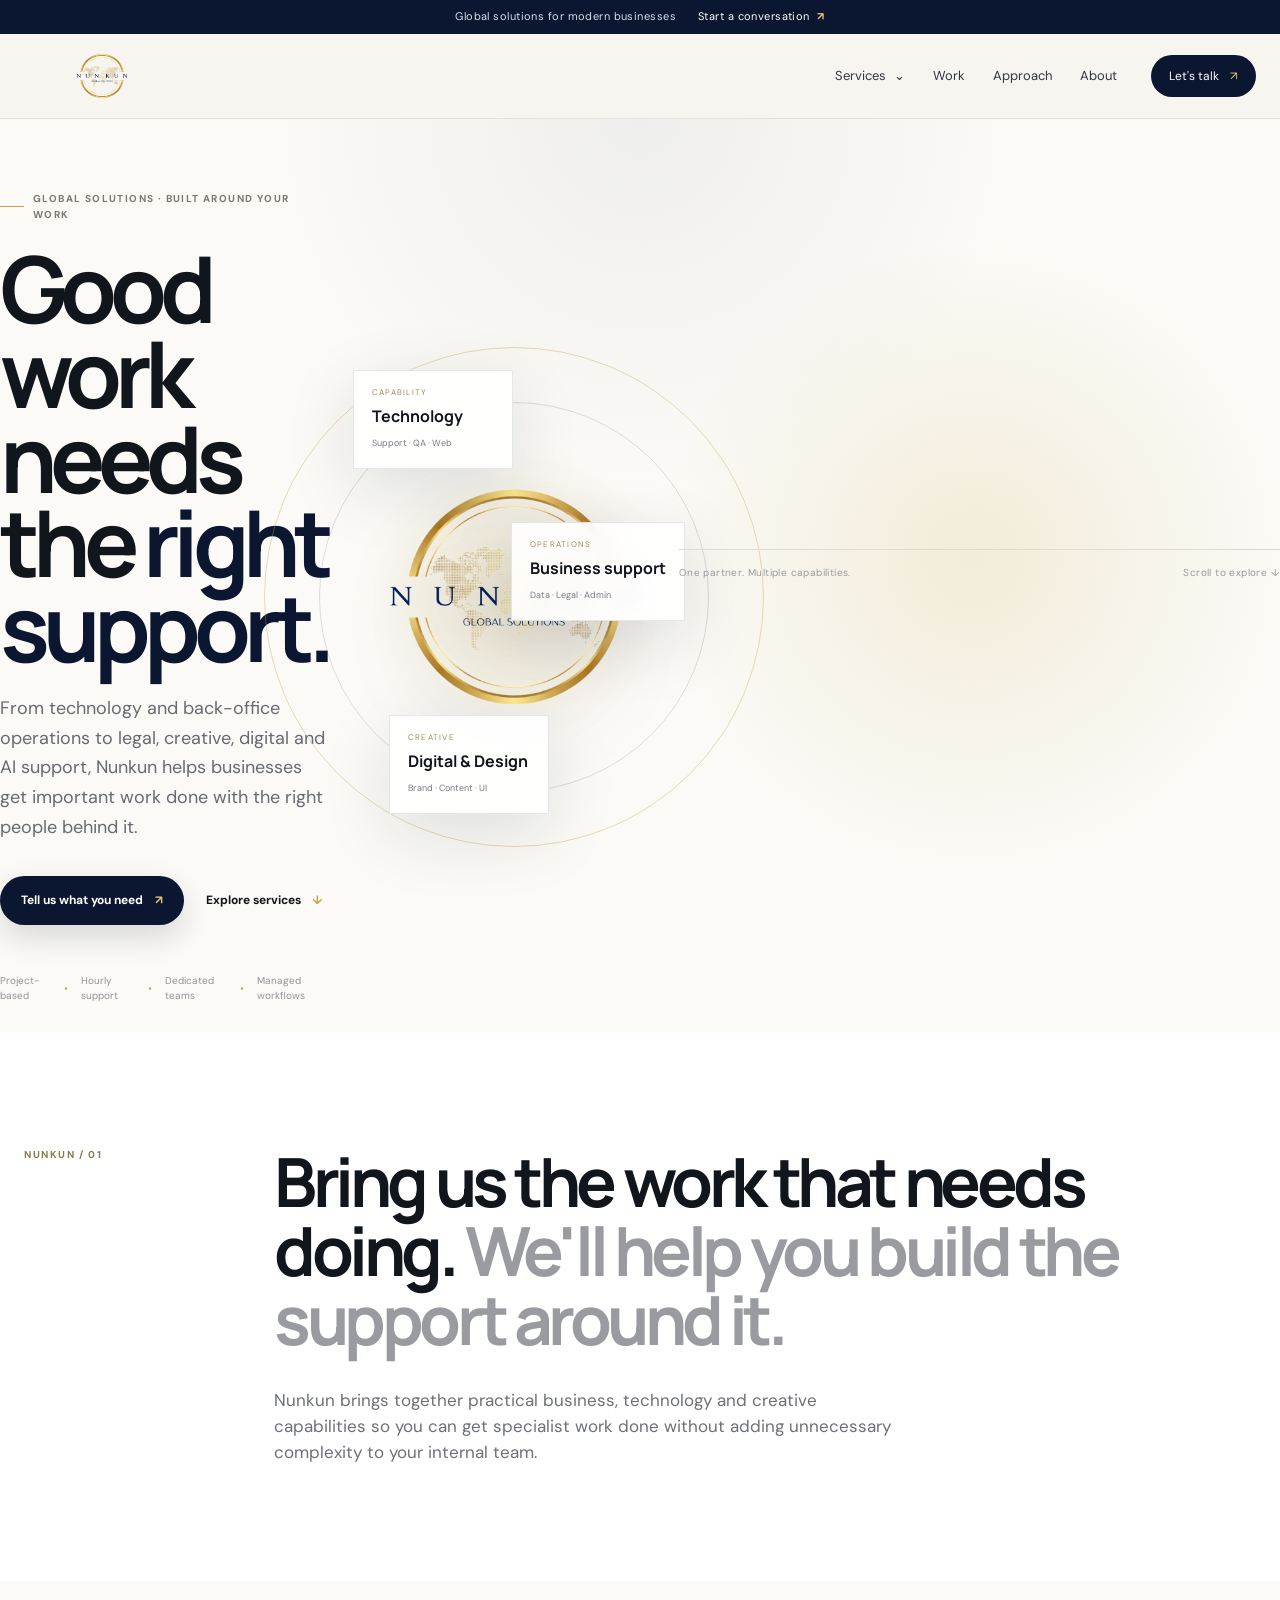
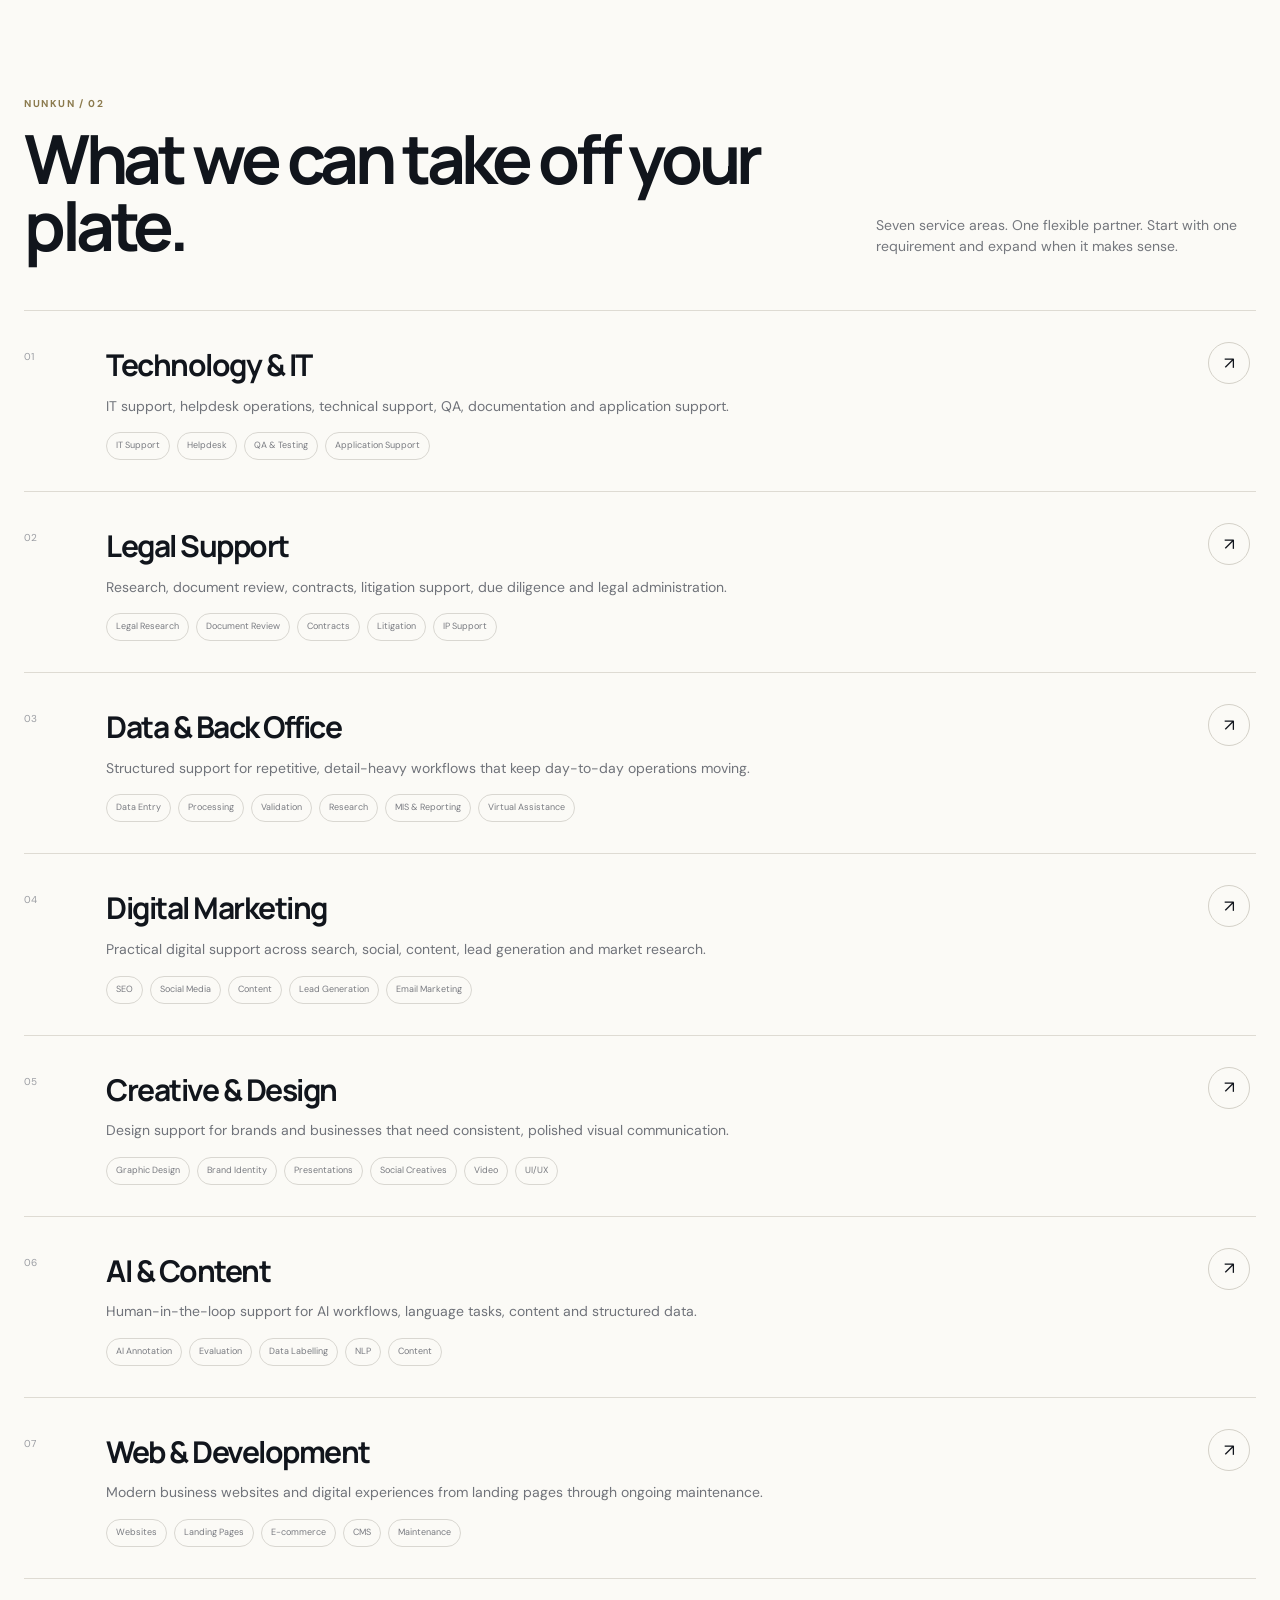
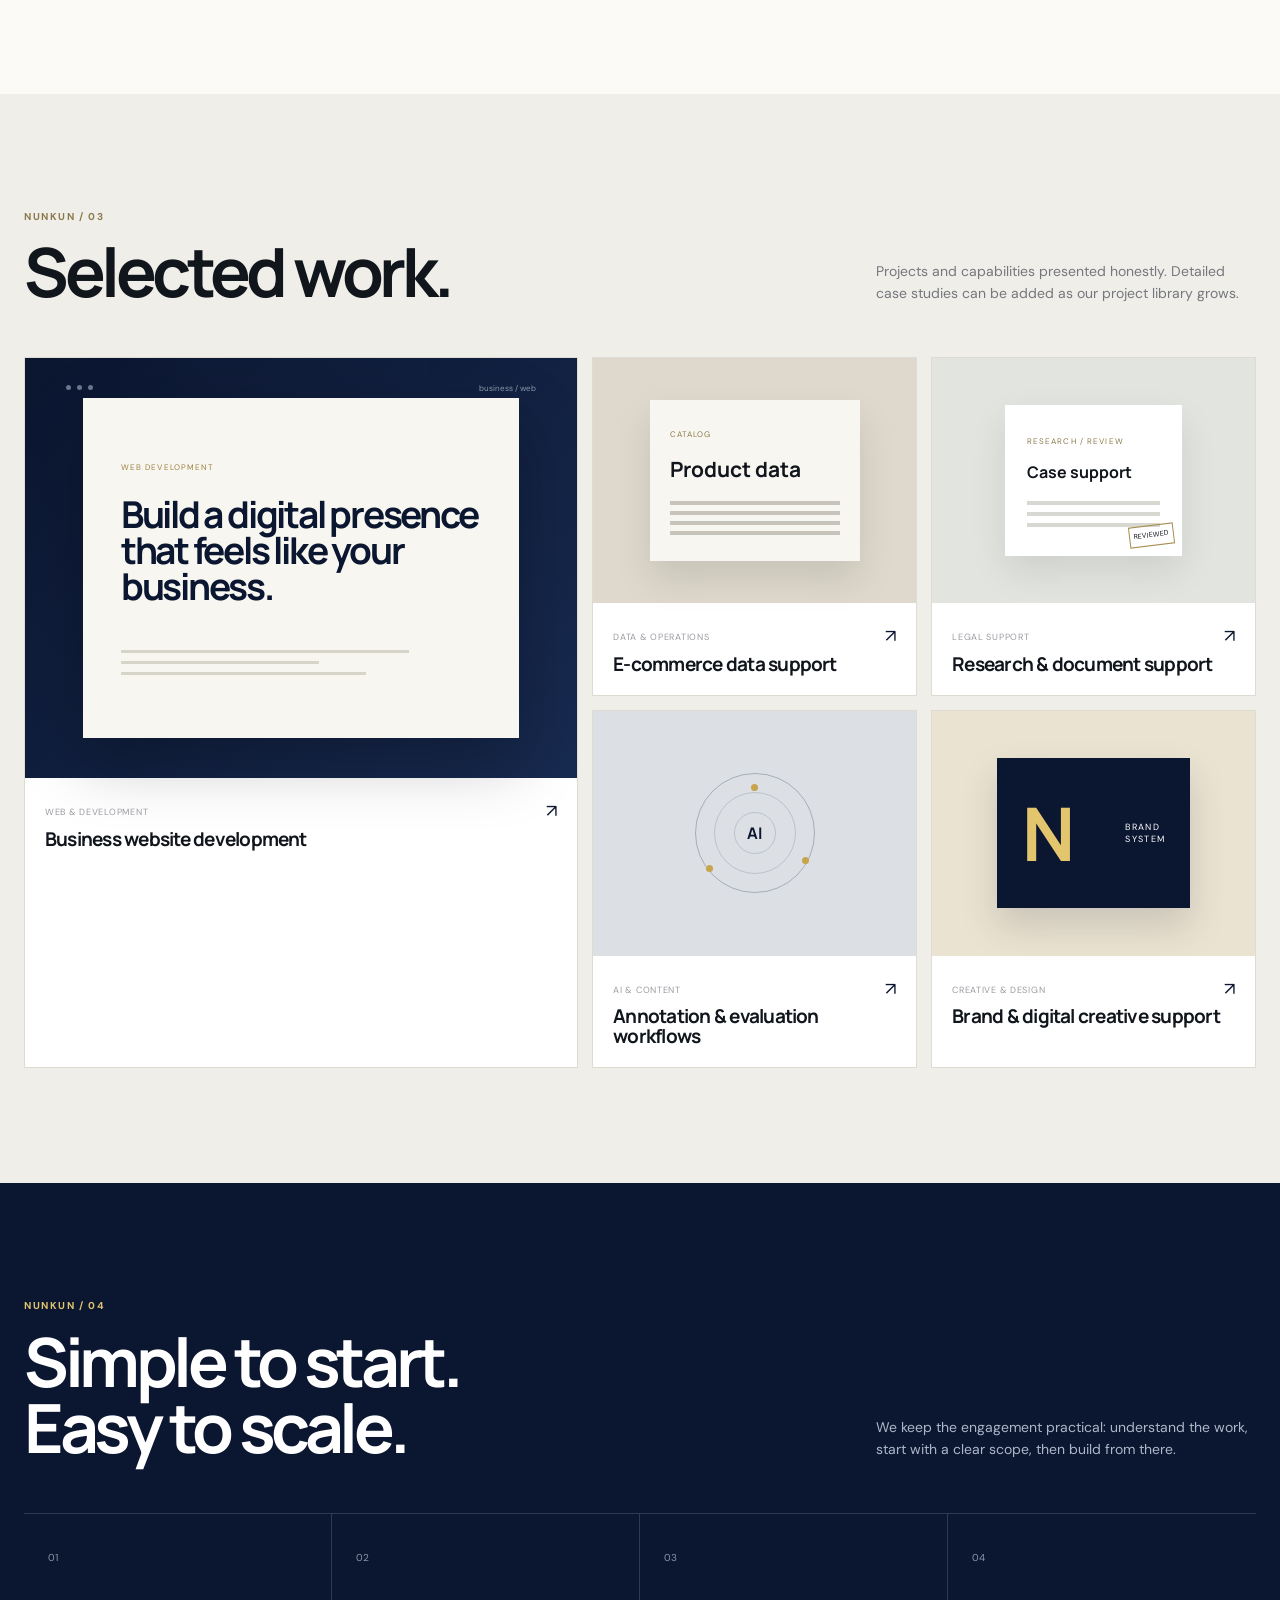
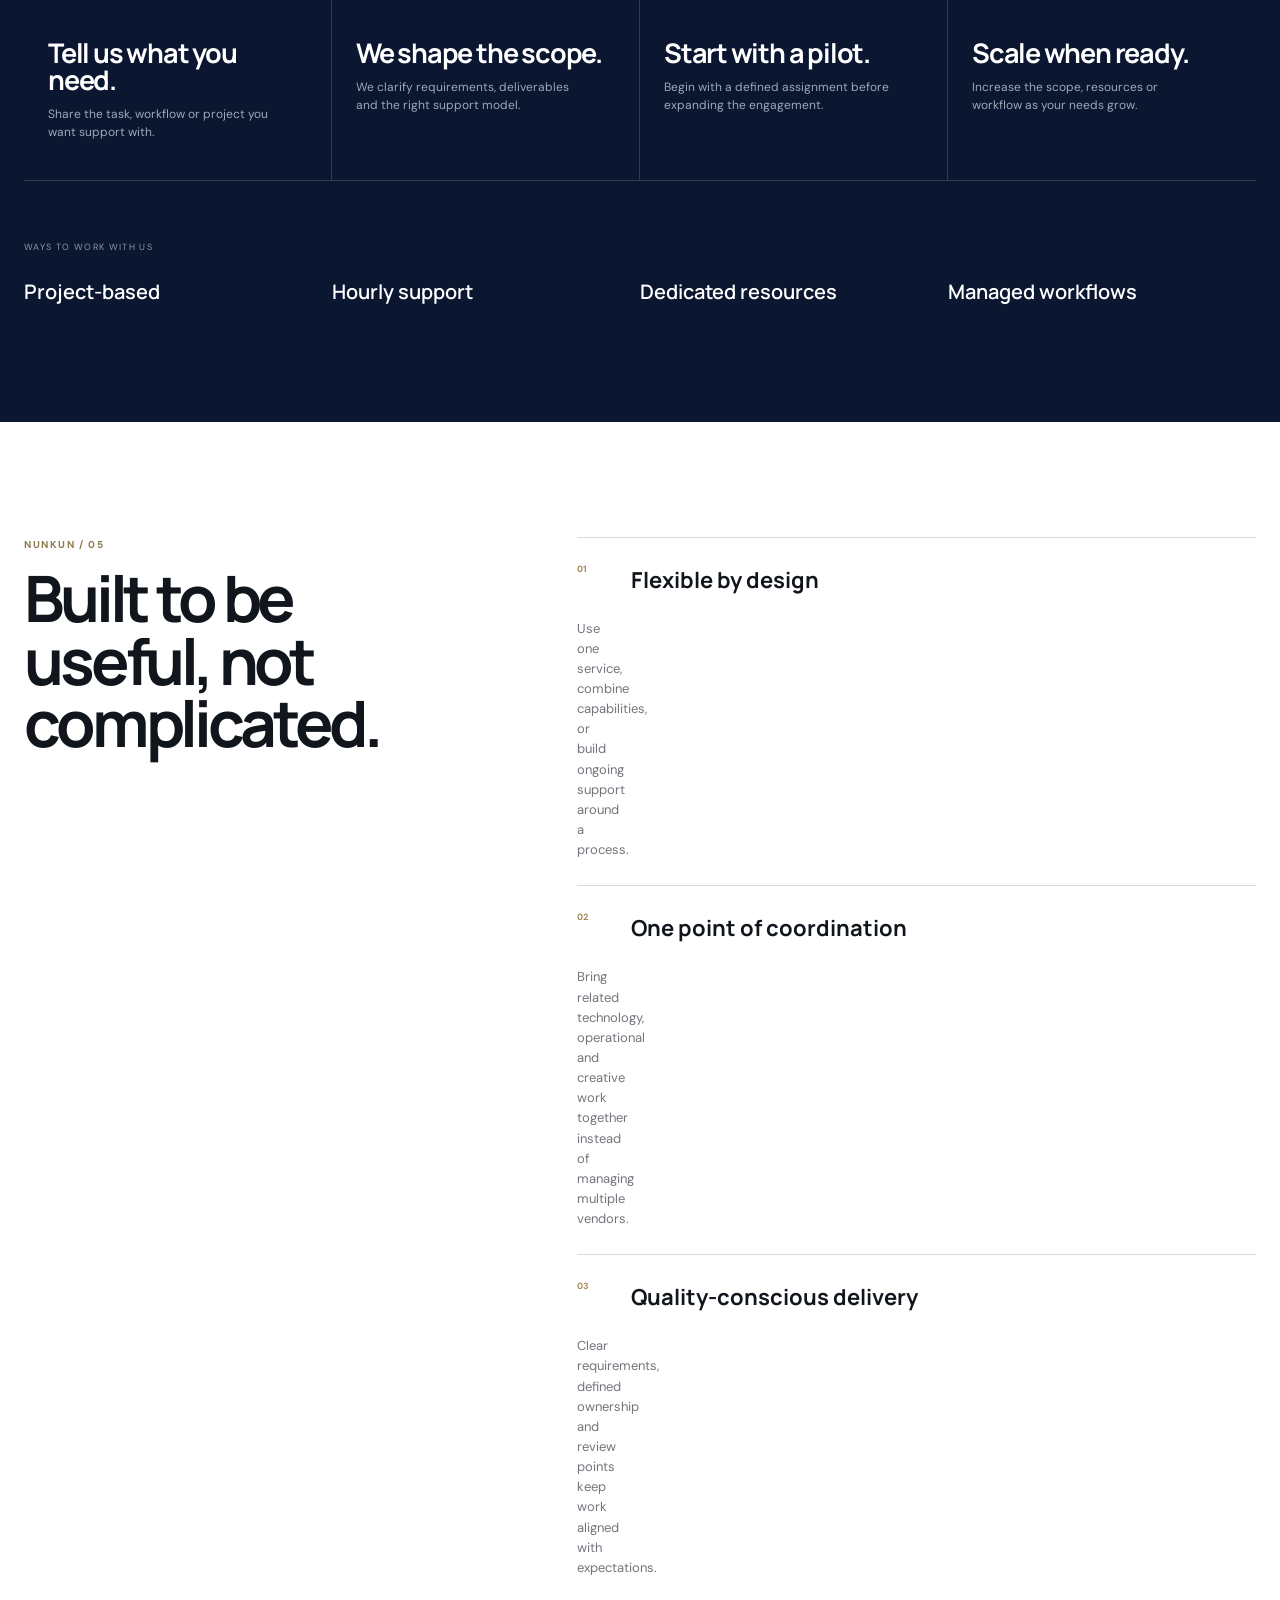
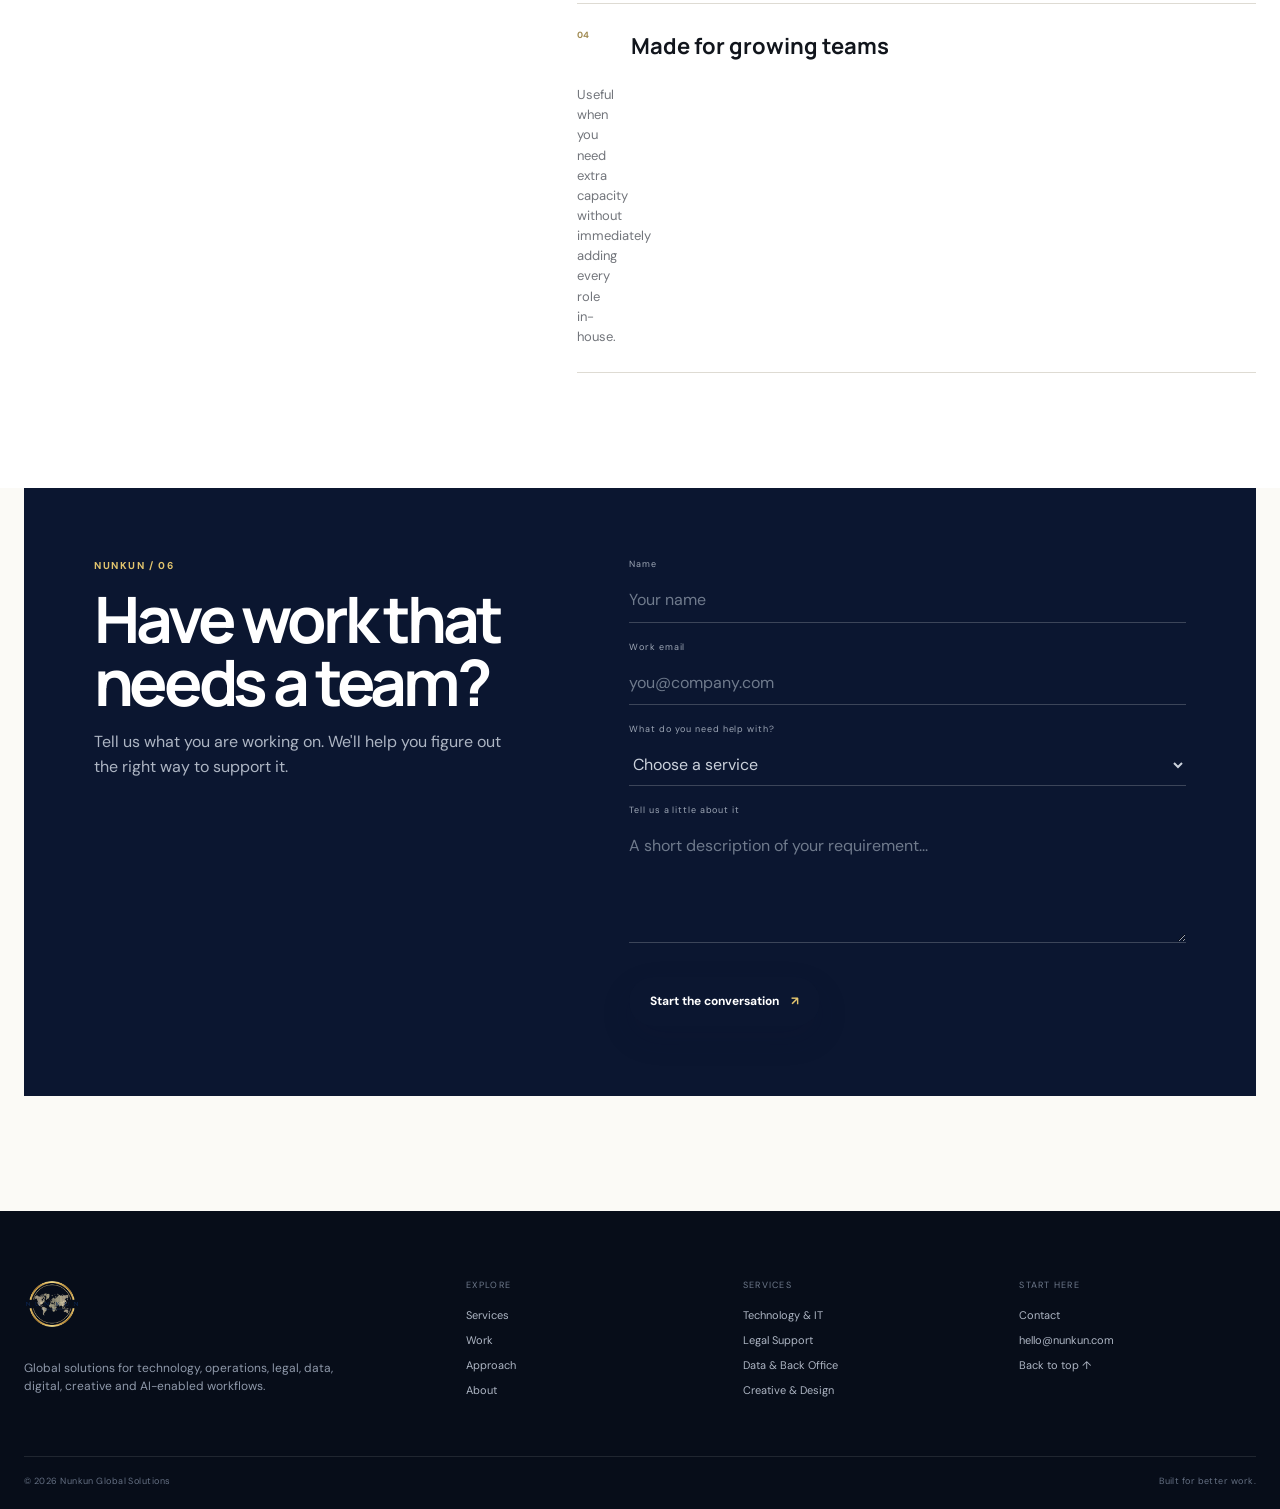
==== index.html @ 6b4b9f22 "Add files via upload" ====
<!doctype html>
<html lang="en">
<head>
  <meta charset="utf-8">
  <meta name="viewport" content="width=device-width, initial-scale=1">
  <meta name="description" content="Nunkun provides technology, legal, data, creative, digital, AI and business support services for growing businesses.">
  <meta name="theme-color" content="#0b1630">
  <title>Nunkun — Global Solutions</title>
  <link rel="icon" type="image/webp" href="assets/nunkun-logo.webp">
  <link rel="preconnect" href="https://fonts.googleapis.com">
  <link rel="preconnect" href="https://fonts.gstatic.com" crossorigin>
  <link href="https://fonts.googleapis.com/css2?family=DM+Sans:wght@400;500;600;700&family=Manrope:wght@500;600;700;800&display=swap" rel="stylesheet">
  <link rel="stylesheet" href="styles.css">
</head>
<body>
  <div class="announcement"><span>Global solutions for modern businesses</span><a href="#contact">Start a conversation <b>↗</b></a></div>

  <header class="header" id="top">
    <div class="container nav">
      <a class="logo-link" href="#top" aria-label="Nunkun home"><img src="assets/nunkun-logo.webp" alt="Nunkun Global Solutions"></a>
      <nav class="desktop-nav" aria-label="Primary navigation">
        <button class="services-trigger" aria-expanded="false" aria-controls="mega-menu">Services <span>⌄</span></button>
        <a href="#work">Work</a>
        <a href="#approach">Approach</a>
        <a href="#about">About</a>
      </nav>
      <a class="nav-cta" href="#contact">Let's talk <span>↗</span></a>
      <button class="menu-btn" aria-label="Open navigation" aria-expanded="false"><i></i><i></i></button>
    </div>
    <div class="mega-menu" id="mega-menu" aria-hidden="true">
      <div class="container mega-inner">
        <div class="mega-intro"><span>What we do</span><h2>Support where your business needs it.</h2><p>Choose a capability, combine several, or build ongoing support around a workflow.</p><a href="#services">View all services →</a></div>
        <div class="mega-grid">
          <div class="mega-group"><h3>Technology & IT</h3><a href="#technology">IT Support</a><a href="#technology">Helpdesk Support</a><a href="#technology">Technical Support</a><a href="#technology">QA & Testing</a><a href="#technology">Technical Documentation</a><a href="#technology">Application Support</a></div>
          <div class="mega-group"><h3>Legal Support</h3><a href="#legal">Legal Research</a><a href="#legal">Case Law Research</a><a href="#legal">Document Review</a><a href="#legal">Contract Review & Abstraction</a><a href="#legal">Litigation Support</a><a href="#legal">Deposition Summaries</a><a href="#legal">Trial Preparation</a><a href="#legal">Legal Transcription</a><a href="#legal">Contract Drafting</a><a href="#legal">Contract Review & Abstraction</a><a href="#legal">CLM Administration</a><a href="#legal">Redlining & Negotiation</a><a href="#legal">Corporate Compliance</a><a href="#legal">Due Diligence Support</a><a href="#legal">IP / Patent Support</a><a href="#legal">Patent Search & Analysis</a><a href="#legal">Trademark Support</a><a href="#legal">IP Docketing</a><a href="#legal">Legal Billing & Invoicing</a></div>
          <div class="mega-group"><h3>Data & Back Office</h3><a href="#data">Data Entry</a><a href="#data">Data Processing</a><a href="#data">Data Validation</a><a href="#data">Data Management</a><a href="#data">Web Research</a><a href="#data">Document Processing</a><a href="#data">MIS & Reporting</a><a href="#data">Virtual Assistance</a></div>
          <div class="mega-group"><h3>Digital Marketing</h3><a href="#marketing">SEO Support</a><a href="#marketing">Social Media Management</a><a href="#marketing">Content Marketing</a><a href="#marketing">Lead Generation</a><a href="#marketing">Email Marketing</a><a href="#marketing">Market Research</a></div>
          <div class="mega-group"><h3>Creative & Design</h3><a href="#creative">Graphic Design</a><a href="#creative">Brand Identity</a><a href="#creative">Presentation Design</a><a href="#creative">Social Media Creatives</a><a href="#creative">Video Editing</a><a href="#creative">UI/UX Design</a></div>
          <div class="mega-group"><h3>AI & Content</h3><a href="#ai">AI Data Annotation</a><a href="#ai">AI Evaluation</a><a href="#ai">Data Labelling</a><a href="#ai">Content Moderation</a><a href="#ai">Language / NLP Support</a><a href="#ai">Content Writing</a></div>
          <div class="mega-group"><h3>Web & Development</h3><a href="#web">Website Development</a><a href="#web">Landing Pages</a><a href="#web">E-commerce Development</a><a href="#web">CMS Development</a><a href="#web">Website Maintenance</a></div>
        </div>
      </div>
    </div>
    <div class="mobile-nav" aria-hidden="true">
      <a href="#services">Services</a><a href="#work">Work</a><a href="#approach">Approach</a><a href="#about">About</a><a href="#contact">Contact</a>
      <details><summary>Service categories</summary><a href="#technology">Technology & IT</a><a href="#legal">Legal Support</a><a href="#data">Data & Back Office</a><a href="#marketing">Digital Marketing</a><a href="#creative">Creative & Design</a><a href="#ai">AI & Content</a><a href="#web">Web & Development</a></details>
    </div>
  </header>

  <main>
    <section class="hero">
      <div class="hero-bg"></div>
      <div class="container hero-grid">
        <div class="hero-copy">
          <div class="eyebrow"><span></span> GLOBAL SOLUTIONS · BUILT AROUND YOUR WORK</div>
          <h1>Good work needs the <em>right support.</em></h1>
          <p>From technology and back-office operations to legal, creative, digital and AI support, Nunkun helps businesses get important work done with the right people behind it.</p>
          <div class="hero-actions"><a class="btn-primary" href="#contact">Tell us what you need <span>↗</span></a><a class="btn-ghost" href="#services">Explore services <span>↓</span></a></div>
          <div class="proof-row"><span>Project-based</span><i></i><span>Hourly support</span><i></i><span>Dedicated teams</span><i></i><span>Managed workflows</span></div>
        </div>
        <div class="hero-visual" aria-label="Nunkun Global Solutions">
          <div class="visual-ring ring-one"></div><div class="visual-ring ring-two"></div><div class="visual-glow"></div>
          <img src="assets/nunkun-logo.webp" alt="" class="hero-logo">
          <div class="floating-card card-a"><small>CAPABILITY</small><strong>Technology</strong><span>Support · QA · Web</span></div>
          <div class="floating-card card-b"><small>OPERATIONS</small><strong>Business support</strong><span>Data · Legal · Admin</span></div>
          <div class="floating-card card-c"><small>CREATIVE</small><strong>Digital & Design</strong><span>Brand · Content · UI</span></div>
        </div>
      </div>
      <div class="container hero-bottom"><span>One partner. Multiple capabilities.</span><span>Scroll to explore ↓</span></div>
    </section>

    <section class="statement section" id="about">
      <div class="container statement-grid">
        <div class="section-label">NUNKUN / 01</div>
        <div><h2>Bring us the work that needs doing. <span>We'll help you build the support around it.</span></h2><p class="lead">Nunkun brings together practical business, technology and creative capabilities so you can get specialist work done without adding unnecessary complexity to your internal team.</p></div>
      </div>
    </section>

    <section class="services section" id="services">
      <div class="container">
        <div class="section-top"><div><div class="section-label">NUNKUN / 02</div><h2>What we can take off your plate.</h2></div><p>Seven service areas. One flexible partner. Start with one requirement and expand when it makes sense.</p></div>
        <div class="services-list">
          <article class="service-row" id="technology"><div class="service-index">01</div><div><h3>Technology & IT</h3><p>IT support, helpdesk operations, technical support, QA, documentation and application support.</p><div class="mini-tags"><span>IT Support</span><span>Helpdesk</span><span>QA & Testing</span><span>Application Support</span></div></div><a href="#contact" aria-label="Discuss Technology and IT">↗</a></article>
          <article class="service-row" id="legal"><div class="service-index">02</div><div><h3>Legal Support</h3><p>Research, document review, contracts, litigation support, due diligence and legal administration.</p><div class="mini-tags"><span>Legal Research</span><span>Document Review</span><span>Contracts</span><span>Litigation</span><span>IP Support</span></div></div><a href="#contact" aria-label="Discuss Legal Support">↗</a></article>
          <article class="service-row" id="data"><div class="service-index">03</div><div><h3>Data & Back Office</h3><p>Structured support for repetitive, detail-heavy workflows that keep day-to-day operations moving.</p><div class="mini-tags"><span>Data Entry</span><span>Processing</span><span>Validation</span><span>Research</span><span>MIS & Reporting</span><span>Virtual Assistance</span></div></div><a href="#contact" aria-label="Discuss Data and Back Office">↗</a></article>
          <article class="service-row" id="marketing"><div class="service-index">04</div><div><h3>Digital Marketing</h3><p>Practical digital support across search, social, content, lead generation and market research.</p><div class="mini-tags"><span>SEO</span><span>Social Media</span><span>Content</span><span>Lead Generation</span><span>Email Marketing</span></div></div><a href="#contact" aria-label="Discuss Digital Marketing">↗</a></article>
          <article class="service-row" id="creative"><div class="service-index">05</div><div><h3>Creative & Design</h3><p>Design support for brands and businesses that need consistent, polished visual communication.</p><div class="mini-tags"><span>Graphic Design</span><span>Brand Identity</span><span>Presentations</span><span>Social Creatives</span><span>Video</span><span>UI/UX</span></div></div><a href="#contact" aria-label="Discuss Creative and Design">↗</a></article>
          <article class="service-row" id="ai"><div class="service-index">06</div><div><h3>AI & Content</h3><p>Human-in-the-loop support for AI workflows, language tasks, content and structured data.</p><div class="mini-tags"><span>AI Annotation</span><span>Evaluation</span><span>Data Labelling</span><span>NLP</span><span>Content</span></div></div><a href="#contact" aria-label="Discuss AI and Content">↗</a></article>
          <article class="service-row" id="web"><div class="service-index">07</div><div><h3>Web & Development</h3><p>Modern business websites and digital experiences from landing pages through ongoing maintenance.</p><div class="mini-tags"><span>Websites</span><span>Landing Pages</span><span>E-commerce</span><span>CMS</span><span>Maintenance</span></div></div><a href="#contact" aria-label="Discuss Web and Development">↗</a></article>
        </div>
      </div>
    </section>

    <section class="work section" id="work">
      <div class="container">
        <div class="section-top"><div><div class="section-label">NUNKUN / 03</div><h2>Selected work.</h2></div><p>Projects and capabilities presented honestly. Detailed case studies can be added as our project library grows.</p></div>
        <div class="work-grid">
          <article class="work-card work-feature"><div class="mock-site"><div class="mock-bar"><i></i><i></i><i></i><span>business / web</span></div><div class="mock-screen"><small>WEB DEVELOPMENT</small><strong>Build a digital presence<br>that feels like your business.</strong><div class="mock-lines"><b></b><b></b><b></b></div></div></div><div class="work-info"><div><span>Web & Development</span><h3>Business website development</h3></div><span class="arrow">↗</span></div></article>
          <article class="work-card"><div class="work-art data-art"><div class="data-window"><span>CATALOG</span><b>Product data</b><i></i><i></i><i></i><i></i></div></div><div class="work-info"><div><span>Data & Operations</span><h3>E-commerce data support</h3></div><span class="arrow">↗</span></div></article>
          <article class="work-card"><div class="work-art legal-art"><div class="document"><small>RESEARCH / REVIEW</small><b>Case support</b><div></div><div></div><div></div><em>REVIEWED</em></div></div><div class="work-info"><div><span>Legal Support</span><h3>Research & document support</h3></div><span class="arrow">↗</span></div></article>
          <article class="work-card"><div class="work-art ai-art"><div class="ai-orbit"><span></span><span></span><span></span><b>AI</b></div></div><div class="work-info"><div><span>AI & Content</span><h3>Annotation & evaluation workflows</h3></div><span class="arrow">↗</span></div></article>
          <article class="work-card"><div class="work-art creative-art"><div class="creative-board"><b>N</b><span>BRAND<br>SYSTEM</span></div></div><div class="work-info"><div><span>Creative & Design</span><h3>Brand & digital creative support</h3></div><span class="arrow">↗</span></div></article>
        </div>
      </div>
    </section>

    <section class="approach section dark" id="approach">
      <div class="container">
        <div class="section-top dark-top"><div><div class="section-label">NUNKUN / 04</div><h2>Simple to start.<br>Easy to scale.</h2></div><p>We keep the engagement practical: understand the work, start with a clear scope, then build from there.</p></div>
        <div class="process-grid">
          <div><span>01</span><h3>Tell us what you need.</h3><p>Share the task, workflow or project you want support with.</p></div>
          <div><span>02</span><h3>We shape the scope.</h3><p>We clarify requirements, deliverables and the right support model.</p></div>
          <div><span>03</span><h3>Start with a pilot.</h3><p>Begin with a defined assignment before expanding the engagement.</p></div>
          <div><span>04</span><h3>Scale when ready.</h3><p>Increase the scope, resources or workflow as your needs grow.</p></div>
        </div>
        <div class="engagement"><span>WAYS TO WORK WITH US</span><div class="engagement-row"><strong>Project-based</strong><strong>Hourly support</strong><strong>Dedicated resources</strong><strong>Managed workflows</strong></div></div>
      </div>
    </section>

    <section class="why section">
      <div class="container why-grid"><div><div class="section-label">NUNKUN / 05</div><h2>Built to be useful, not complicated.</h2></div><div class="why-list"><div><b>01</b><h3>Flexible by design</h3><p>Use one service, combine capabilities, or build ongoing support around a process.</p></div><div><b>02</b><h3>One point of coordination</h3><p>Bring related technology, operational and creative work together instead of managing multiple vendors.</p></div><div><b>03</b><h3>Quality-conscious delivery</h3><p>Clear requirements, defined ownership and review points keep work aligned with expectations.</p></div><div><b>04</b><h3>Made for growing teams</h3><p>Useful when you need extra capacity without immediately adding every role in-house.</p></div></div></div>
    </section>

    <section class="contact section" id="contact">
      <div class="container contact-box"><div><div class="section-label">NUNKUN / 06</div><h2>Have work that needs a team?</h2><p>Tell us what you are working on. We'll help you figure out the right way to support it.</p></div><form class="contact-form" action="mailto:hello@nunkun.com" method="post" enctype="text/plain"><label><span>Name</span><input name="name" required placeholder="Your name"></label><label><span>Work email</span><input name="email" type="email" required placeholder="you@company.com"></label><label><span>What do you need help with?</span><select name="service"><option>Choose a service</option><option>Technology & IT</option><option>Legal Support</option><option>Data & Back Office</option><option>Digital Marketing</option><option>Creative & Design</option><option>AI & Content</option><option>Web & Development</option></select></label><label><span>Tell us a little about it</span><textarea name="message" rows="4" placeholder="A short description of your requirement..."></textarea></label><button class="btn-primary" type="submit">Start the conversation <span>↗</span></button></form></div>
    </section>
  </main>

  <footer class="footer">
    <div class="container footer-top"><div><img src="assets/nunkun-logo.webp" alt="Nunkun Global Solutions" class="footer-logo"><p>Global solutions for technology, operations, legal, data, digital, creative and AI-enabled workflows.</p></div><div><span>Explore</span><a href="#services">Services</a><a href="#work">Work</a><a href="#approach">Approach</a><a href="#about">About</a></div><div><span>Services</span><a href="#technology">Technology & IT</a><a href="#legal">Legal Support</a><a href="#data">Data & Back Office</a><a href="#creative">Creative & Design</a></div><div><span>Start here</span><a href="#contact">Contact</a><a href="mailto:hello@nunkun.com">hello@nunkun.com</a><a href="#top">Back to top ↑</a></div></div>
    <div class="container footer-bottom"><span>© <span id="year"></span> Nunkun Global Solutions</span><span>Built for better work.</span></div>
  </footer>

  <script src="script.js"></script>
</body>
</html>
---- styles.css ----
:root{--navy:#0b1630;--navy2:#101f40;--gold:#c7a44d;--gold2:#e3c56e;--cream:#f7f5ef;--paper:#fbfaf6;--ink:#11151c;--muted:#6d7077;--line:#dedbd3;--white:#fff;--shadow:0 20px 70px rgba(11,22,48,.12)}
*{box-sizing:border-box}html{scroll-behavior:smooth}body{margin:0;font-family:'DM Sans',sans-serif;color:var(--ink);background:var(--paper);line-height:1.55}a{color:inherit;text-decoration:none}button,input,select,textarea{font:inherit}button{cursor:pointer}.container{width:min(1240px,calc(100% - 48px));margin:auto}.announcement{height:34px;background:var(--navy);color:#d8deea;display:flex;align-items:center;justify-content:center;gap:22px;font-size:11px;letter-spacing:.04em}.announcement a{color:#fff}.announcement b{color:var(--gold2);margin-left:4px}.header{position:sticky;top:0;z-index:50;background:rgba(247,245,239,.94);backdrop-filter:blur(16px);border-bottom:1px solid rgba(11,22,48,.09)}.nav{height:84px;display:flex;align-items:center;gap:34px}.logo-link{display:flex;align-items:center;width:156px;height:68px;overflow:hidden}.logo-link img{width:100%;height:100%;object-fit:contain}.desktop-nav{display:flex;align-items:center;gap:28px;margin-left:auto}.desktop-nav>a,.services-trigger{font-size:13px;color:#313640;background:none;border:0;padding:8px 0}.desktop-nav>a:hover,.services-trigger:hover{color:var(--navy)}.services-trigger span{font-size:13px;margin-left:5px}.nav-cta{background:var(--navy);color:#fff;padding:12px 18px;border-radius:999px;font-size:12px}.nav-cta span{color:var(--gold2);margin-left:8px}.mega-menu{position:absolute;left:0;right:0;top:84px;background:rgba(247,245,239,.98);border-bottom:1px solid var(--line);box-shadow:0 24px 60px rgba(0,0,0,.08);opacity:0;visibility:hidden;transform:translateY(-8px);transition:.22s}.mega-menu.open{opacity:1;visibility:visible;transform:none}.mega-inner{display:grid;grid-template-columns:250px 1fr;gap:48px;padding:38px 0 44px}.mega-intro span,.section-label{font-size:10px;letter-spacing:.16em;color:#8b7a4d;font-weight:700}.mega-intro h2{font-family:Manrope;font-size:28px;line-height:1.05;letter-spacing:-.05em;margin:14px 0}.mega-intro p{font-size:13px;color:var(--muted);margin:0 0 20px}.mega-intro a{font-size:12px;font-weight:700}.mega-grid{display:grid;grid-template-columns:repeat(4,1fr);gap:30px 36px}.mega-group h3{font-size:12px;margin:0 0 10px;color:var(--navy);font-weight:700}.mega-group a{display:block;font-size:11px;color:#6a6d74;margin:6px 0}.mega-group a:hover{color:var(--navy)}.mobile-nav,.menu-btn{display:none}
.hero{position:relative;min-height:calc(100vh - 118px);display:flex;align-items:center;overflow:hidden;background:var(--paper)}.hero-bg{position:absolute;inset:0;background:radial-gradient(circle at 76% 48%,rgba(199,164,77,.17),transparent 29%),radial-gradient(circle at 50% 0,rgba(11,22,48,.05),transparent 34%)}.hero-grid{position:relative;display:grid;grid-template-columns:1.03fr .97fr;align-items:center;gap:20px;padding:72px 0 28px}.eyebrow{font-size:10px;letter-spacing:.14em;color:#7d786e;font-weight:700;display:flex;align-items:center;gap:9px}.eyebrow span{width:24px;height:1px;background:var(--gold)}h1,h2,h3{font-family:Manrope,sans-serif}.hero h1{font-size:clamp(58px,7.2vw,102px);line-height:.92;letter-spacing:-.075em;max-width:760px;margin:24px 0}.hero h1 em{font-style:normal;color:var(--navy)}.hero-copy>p{max-width:610px;font-size:18px;color:#666a72;margin:0;line-height:1.65}.hero-actions{display:flex;align-items:center;gap:22px;margin-top:34px}.btn-primary{display:inline-flex;align-items:center;justify-content:center;gap:12px;border:0;background:var(--navy);color:#fff;border-radius:999px;padding:15px 21px;font-size:12px;font-weight:700;box-shadow:0 12px 30px rgba(11,22,48,.15)}.btn-primary span{color:var(--gold2)}.btn-ghost{font-size:12px;font-weight:700}.btn-ghost span{color:var(--gold);margin-left:8px}.proof-row{display:flex;gap:14px;align-items:center;color:#92939a;font-size:10px;margin-top:48px}.proof-row i{width:3px;height:3px;background:#bca56a;border-radius:50%}.hero-visual{height:590px;position:relative;display:grid;place-items:center}.visual-ring{position:absolute;border:1px solid rgba(199,164,77,.38);border-radius:50%}.ring-one{width:500px;height:500px}.ring-two{width:390px;height:390px;border-color:rgba(11,22,48,.13)}.visual-glow{position:absolute;width:310px;height:310px;border-radius:50%;background:radial-gradient(circle,rgba(199,164,77,.22),rgba(199,164,77,0) 68%);filter:blur(5px)}.hero-logo{position:relative;width:330px;height:330px;object-fit:contain;filter:drop-shadow(0 25px 35px rgba(11,22,48,.12))}.floating-card{position:absolute;background:rgba(255,255,255,.9);backdrop-filter:blur(10px);border:1px solid rgba(11,22,48,.1);box-shadow:var(--shadow);padding:15px 18px;min-width:160px}.floating-card small{display:block;font-size:8px;letter-spacing:.16em;color:#9b8a5b;margin-bottom:5px}.floating-card strong{display:block;font-family:Manrope;font-size:16px}.floating-card span{font-size:9px;color:#777b83}.card-a{top:68px;left:4px}.card-b{right:-6px;top:220px}.card-c{left:40px;bottom:78px}.hero-bottom{position:relative;display:flex;justify-content:space-between;border-top:1px solid var(--line);padding:15px 0 22px;color:#999a9f;font-size:10px;letter-spacing:.04em}
.section{padding:115px 0}.statement{background:#fff}.statement-grid{display:grid;grid-template-columns:190px 1fr;gap:60px}.statement h2{font-size:clamp(42px,5.3vw,74px);line-height:1.02;letter-spacing:-.065em;margin:0;max-width:1000px}.statement h2 span{color:#9a9ba0}.lead{max-width:620px;color:#6d7077;font-size:17px;margin:32px 0 0}.section-top{display:flex;justify-content:space-between;gap:60px;align-items:end;margin-bottom:52px}.section-top h2{font-size:clamp(44px,5.3vw,72px);line-height:.98;letter-spacing:-.065em;margin:14px 0 0}.section-top>p{max-width:380px;color:#74777d;font-size:14px;margin:0}.services-list{border-top:1px solid var(--line)}.service-row{display:grid;grid-template-columns:60px 1fr 48px;gap:22px;align-items:start;padding:31px 0;border-bottom:1px solid var(--line);transition:.2s}.service-row:hover{padding-left:10px;padding-right:10px;background:linear-gradient(90deg,rgba(199,164,77,.06),transparent)}.service-index{font-size:10px;color:#9b9da3;padding-top:7px}.service-row h3{font-size:30px;letter-spacing:-.05em;margin:0 0 7px}.service-row p{margin:0;color:#70737a;max-width:680px;font-size:14px}.mini-tags{display:flex;gap:7px;flex-wrap:wrap;margin-top:15px}.mini-tags span{font-size:9px;border:1px solid #d9d7d1;border-radius:999px;padding:6px 9px;color:#797b81}.service-row>a{width:42px;height:42px;border:1px solid #d4d1c8;border-radius:50%;display:grid;place-items:center;font-size:17px;transition:.2s}.service-row:hover>a{background:var(--navy);color:#fff;border-color:var(--navy)}
.work{background:#f0eee8}.work-grid{display:grid;grid-template-columns:1.45fr .85fr .85fr;gap:14px}.work-card{background:#fff;border:1px solid #dedbd3;overflow:hidden}.work-feature{grid-row:span 2}.mock-site{height:420px;background:linear-gradient(135deg,#0b1630,#172a50);padding:28px;display:flex;align-items:center;justify-content:center}.mock-bar{position:absolute;transform:translateY(-180px);width:calc(100% - 56px);max-width:470px;color:#8d97ab;font-size:8px;display:flex;gap:6px;align-items:center}.mock-bar i{width:5px;height:5px;border-radius:50%;background:#69758a}.mock-bar span{margin-left:auto}.mock-screen{width:88%;background:#f8f6f0;padding:55px 38px;box-shadow:0 24px 60px rgba(0,0,0,.25)}.mock-screen small{font-size:8px;letter-spacing:.14em;color:#9b8141}.mock-screen strong{display:block;font-family:Manrope;font-size:37px;line-height:.98;letter-spacing:-.06em;margin-top:18px;color:var(--navy)}.mock-lines{margin-top:45px}.mock-lines b{display:block;height:3px;background:#d7d4ca;margin:8px 0;width:80%}.mock-lines b:nth-child(2){width:55%}.mock-lines b:nth-child(3){width:68%}.work-art{height:245px;display:grid;place-items:center}.data-art{background:#ded9cc}.data-window{width:65%;background:#f8f6f0;padding:20px;box-shadow:0 18px 35px rgba(0,0,0,.1)}.data-window span,.document small{font-size:8px;color:#8d7b4c;letter-spacing:.14em}.data-window b{display:block;font-family:Manrope;font-size:21px;margin:8px 0 15px}.data-window i{display:block;height:4px;background:#c8c4bb;margin:6px 0}.legal-art{background:#e2e4df}.document{width:55%;background:#fff;padding:22px;box-shadow:0 15px 35px rgba(0,0,0,.09);position:relative}.document b{display:block;font-family:Manrope;margin:9px 0 16px}.document div{height:4px;background:#d7d8d2;margin:7px 0}.document em{position:absolute;right:8px;bottom:10px;border:1px solid #a78e52;font-style:normal;font-size:7px;padding:4px;transform:rotate(-7deg)}.ai-art{background:#dce0e5}.ai-orbit{width:120px;height:120px;border:1px solid rgba(11,22,48,.25);border-radius:50%;position:relative;display:grid;place-items:center}.ai-orbit:before,.ai-orbit:after{content:"";position:absolute;border:1px solid rgba(11,22,48,.15);border-radius:50%}.ai-orbit:before{inset:18px}.ai-orbit:after{inset:38px}.ai-orbit b{font-family:Manrope;color:var(--navy)}.ai-orbit span{position:absolute;width:7px;height:7px;background:var(--gold);border-radius:50%}.ai-orbit span:nth-child(1){top:10px}.ai-orbit span:nth-child(2){right:5px;bottom:28px}.ai-orbit span:nth-child(3){left:10px;bottom:20px}.creative-art{background:#ebe3d1}.creative-board{width:60%;height:150px;background:var(--navy);color:#fff;display:flex;align-items:center;justify-content:space-around;box-shadow:0 18px 35px rgba(11,22,48,.15)}.creative-board b{font-family:Manrope;font-size:74px;color:var(--gold2)}.creative-board span{font-size:9px;letter-spacing:.15em;line-height:1.4}.work-info{display:flex;justify-content:space-between;align-items:start;padding:20px}.work-info span:first-child{font-size:9px;color:#9a9ba0;text-transform:uppercase;letter-spacing:.08em}.work-info h3{font-size:19px;line-height:1.05;letter-spacing:-.04em;margin:7px 0 0}.work-info .arrow{font-size:18px;color:var(--navy)}
.dark{background:var(--navy);color:#fff}.dark .section-label{color:var(--gold2)}.dark-top>p{color:#aeb7c8}.dark .section-top h2{color:#fff}.process-grid{display:grid;grid-template-columns:repeat(4,1fr);border-top:1px solid rgba(255,255,255,.15);border-bottom:1px solid rgba(255,255,255,.15)}.process-grid>div{padding:30px 24px 38px;border-right:1px solid rgba(255,255,255,.15);min-height:250px}.process-grid>div:last-child{border-right:0}.process-grid span{font-size:10px;color:#8e98aa}.process-grid h3{font-size:27px;line-height:1;letter-spacing:-.045em;margin:70px 0 12px}.process-grid p{font-size:12px;color:#9ea8b8;margin:0;max-width:230px}.engagement{padding-top:52px}.engagement>span{font-size:9px;letter-spacing:.15em;color:#8e98aa}.engagement-row{display:grid;grid-template-columns:repeat(4,1fr);margin-top:18px}.engagement-row strong{font-family:Manrope;font-size:20px;font-weight:600;color:#fff}
.why{background:#fff}.why-grid{display:grid;grid-template-columns:.8fr 1.2fr;gap:100px}.why h2{font-size:clamp(44px,5vw,68px);line-height:.98;letter-spacing:-.065em;margin:15px 0}.why-list>div{display:grid;grid-template-columns:38px 1fr;gap:16px;padding:25px 0;border-top:1px solid var(--line)}.why-list>div:last-child{border-bottom:1px solid var(--line)}.why-list b{font-size:9px;color:#a18b52}.why-list h3{font-size:22px;margin:0 0 6px}.why-list p{margin:0;color:#72757b;font-size:13px;max-width:570px}
.contact{padding-top:0}.contact-box{background:var(--navy);color:#fff;display:grid;grid-template-columns:.9fr 1.1fr;gap:80px;padding:70px}.contact-box .section-label{color:var(--gold2)}.contact-box h2{font-size:clamp(44px,5vw,70px);line-height:.98;letter-spacing:-.065em;margin:15px 0}.contact-box>div>p{color:#adb5c3;max-width:430px}.contact-form{display:grid;gap:18px}.contact-form label span{display:block;font-size:9px;letter-spacing:.1em;color:#9da6b5;margin-bottom:7px}.contact-form input,.contact-form select,.contact-form textarea{width:100%;border:0;border-bottom:1px solid rgba(255,255,255,.2);background:transparent;color:#fff;padding:9px 0;outline:none;border-radius:0}.contact-form select{color:#cbd1db}.contact-form option{color:#111}.contact-form input::placeholder,.contact-form textarea::placeholder{color:#6f7a8c}.contact-form textarea{resize:vertical}.contact-form .btn-primary{justify-self:start;margin-top:8px}
.footer{background:#070d19;color:#fff;padding:58px 0 20px}.footer-top{display:grid;grid-template-columns:1.7fr 1fr 1fr 1fr;gap:40px}.footer-logo{width:155px;height:70px;object-fit:contain;object-position:left center;margin-left:-7px}.footer-top p{color:#8f99aa;font-size:12px;max-width:320px;margin:12px 0}.footer-top>div:not(:first-child)>span{display:block;color:#6f7a8c;font-size:9px;letter-spacing:.14em;text-transform:uppercase;margin:10px 0 14px}.footer-top a{display:block;color:#aeb6c4;font-size:11px;margin:8px 0}.footer-top a:hover{color:#fff}.footer-bottom{border-top:1px solid rgba(255,255,255,.1);margin-top:48px;padding-top:18px;display:flex;justify-content:space-between;color:#657083;font-size:9px;letter-spacing:.05em}
@media(max-width:1050px){.desktop-nav{gap:17px}.mega-inner{grid-template-columns:1fr}.mega-grid{grid-template-columns:repeat(3,1fr)}.hero-grid{grid-template-columns:1fr}.hero-copy{padding-top:30px}.hero-visual{height:500px}.work-grid{grid-template-columns:1fr 1fr}.work-feature{grid-row:span 2}.process-grid{grid-template-columns:repeat(2,1fr)}.process-grid>div:nth-child(2){border-right:0}.process-grid>div:nth-child(-n+2){border-bottom:1px solid rgba(255,255,255,.15)}.engagement-row{grid-template-columns:repeat(2,1fr);gap:16px}.why-grid{gap:50px}.footer-top{grid-template-columns:2fr 1fr 1fr}}
@media(max-width:760px){.container{width:min(100% - 34px,1240px)}.announcement{padding:0 12px;font-size:9px;gap:10px}.announcement span{display:none}.nav{height:72px}.logo-link{width:135px;height:60px}.desktop-nav,.nav-cta{display:none}.menu-btn{margin-left:auto;display:grid;gap:5px;width:42px;height:42px;border-radius:50%;border:0;background:var(--navy);place-content:center}.menu-btn i{display:block;width:16px;height:1px;background:#fff}.mega-menu{display:none}.mobile-nav{display:none;border-top:1px solid var(--line);background:var(--paper);padding:18px 17px 25px}.mobile-nav.open{display:flex;flex-direction:column}.mobile-nav>a,.mobile-nav summary{padding:11px 0;font-family:Manrope;font-size:20px}.mobile-nav details a{display:block;padding:8px 0 8px 15px;color:#666b73;font-size:13px}.hero{min-height:auto}.hero-grid{padding:55px 0 20px}.hero h1{font-size:clamp(52px,15vw,82px);max-width:620px}.hero-copy>p{font-size:16px}.hero-actions{flex-wrap:wrap}.proof-row{flex-wrap:wrap;gap:8px 11px;margin-top:32px}.hero-visual{height:380px}.ring-one{width:330px;height:330px}.ring-two{width:255px;height:255px}.hero-logo{width:230px;height:230px}.floating-card{min-width:120px;padding:11px 12px}.floating-card strong{font-size:12px}.floating-card span{font-size:7px}.card-a{top:25px;left:0}.card-b{right:0;top:125px}.card-c{left:12px;bottom:25px}.hero-bottom{font-size:9px}.hero-bottom span:last-child{display:none}.section{padding:82px 0}.statement-grid{grid-template-columns:1fr;gap:25px}.statement h2,.section-top h2,.why h2,.contact-box h2{font-size:clamp(43px,13vw,64px)}.section-top{display:block;margin-bottom:38px}.section-top>p{margin-top:20px}.service-row{grid-template-columns:32px 1fr 36px;gap:10px;padding:25px 0}.service-row h3{font-size:24px}.service-row p{font-size:13px}.mini-tags span:nth-child(n+5){display:none}.service-row>a{width:34px;height:34px;font-size:14px}.work-grid{grid-template-columns:1fr}.work-feature{grid-row:auto}.mock-site{height:330px}.mock-screen{padding:42px 24px}.mock-screen strong{font-size:29px}.work-art{height:220px}.process-grid{grid-template-columns:1fr}.process-grid>div{border-right:0!important;border-bottom:1px solid rgba(255,255,255,.15)!important;min-height:205px}.process-grid>div:last-child{border-bottom:0!important}.process-grid h3{margin-top:55px}.engagement-row{grid-template-columns:1fr 1fr}.engagement-row strong{font-size:16px}.why-grid{grid-template-columns:1fr;gap:45px}.why-list h3{font-size:20px}.contact-box{grid-template-columns:1fr;gap:45px;padding:45px 24px}.footer-top{grid-template-columns:1fr 1fr}.footer-top>div:first-child{grid-column:1/-1}.footer-bottom{gap:10px}.footer-bottom span:last-child{display:none}}
@media(prefers-reduced-motion:reduce){html{scroll-behavior:auto}}
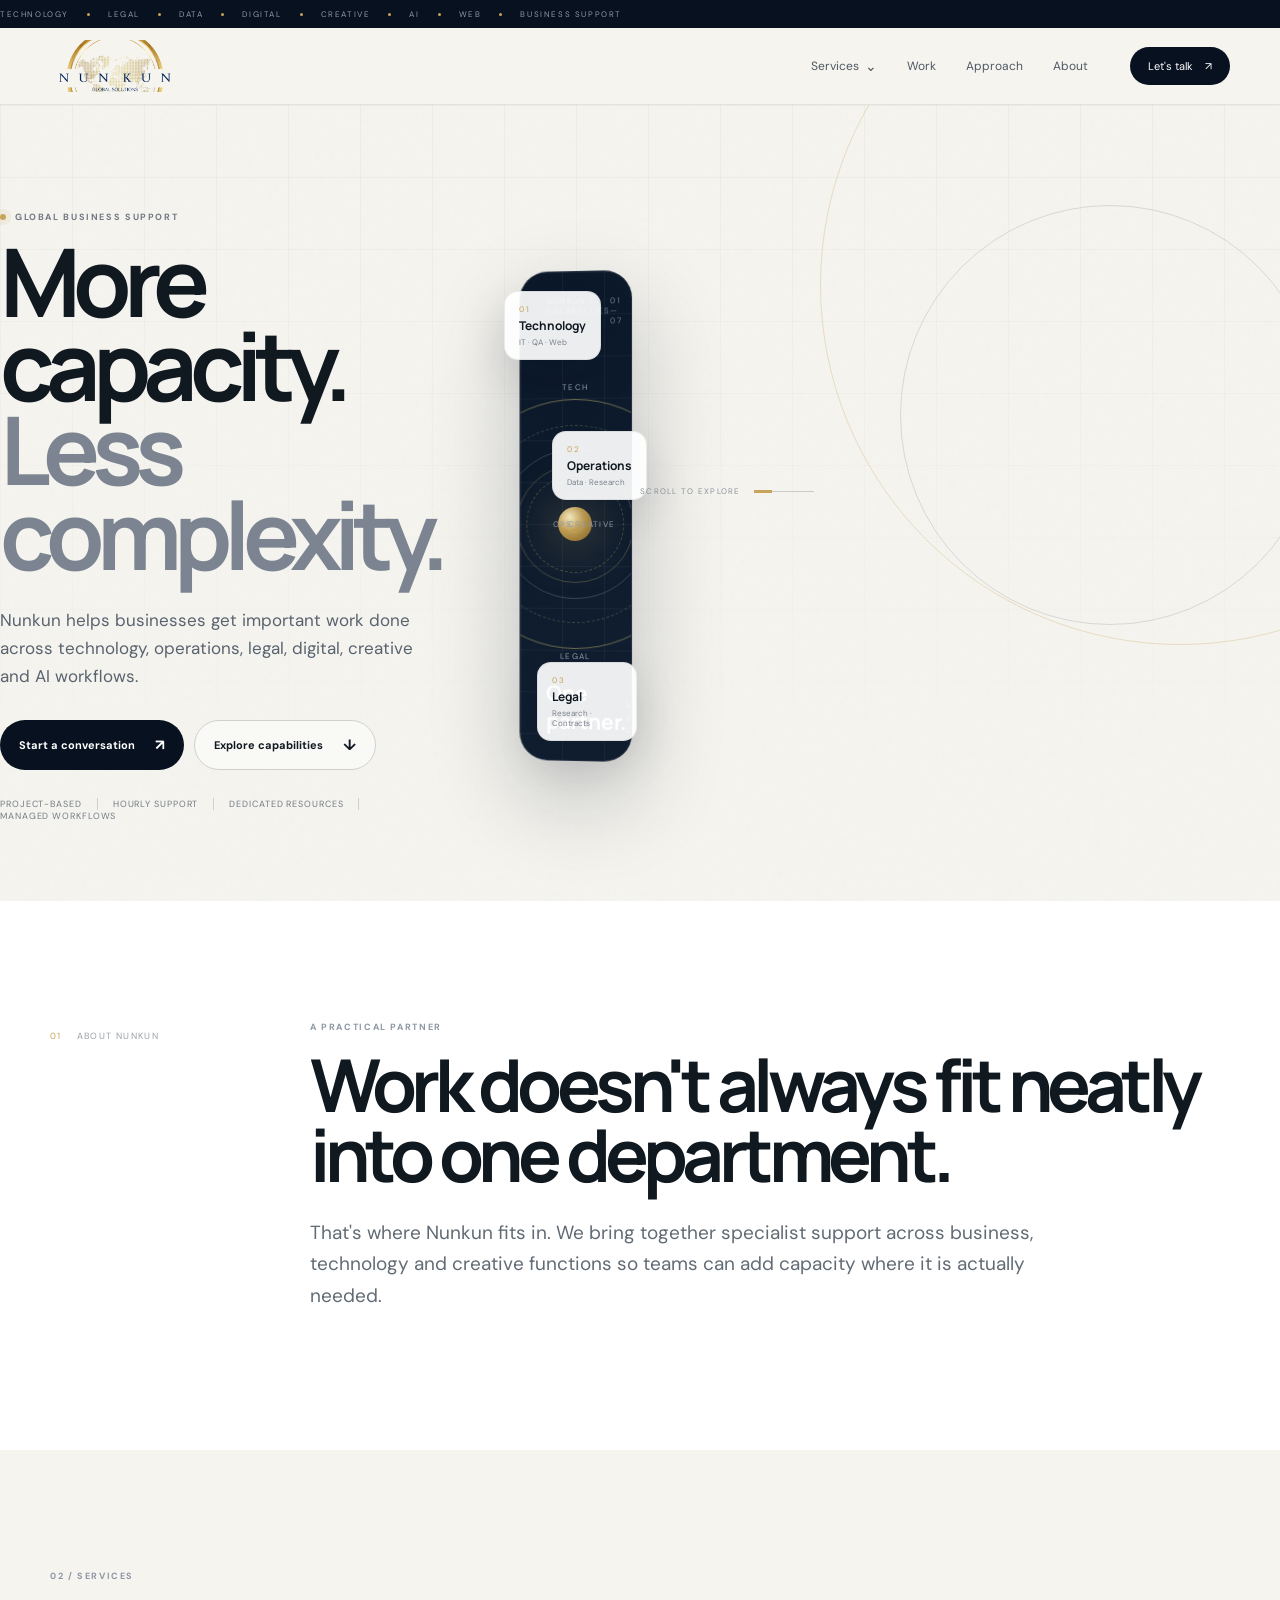
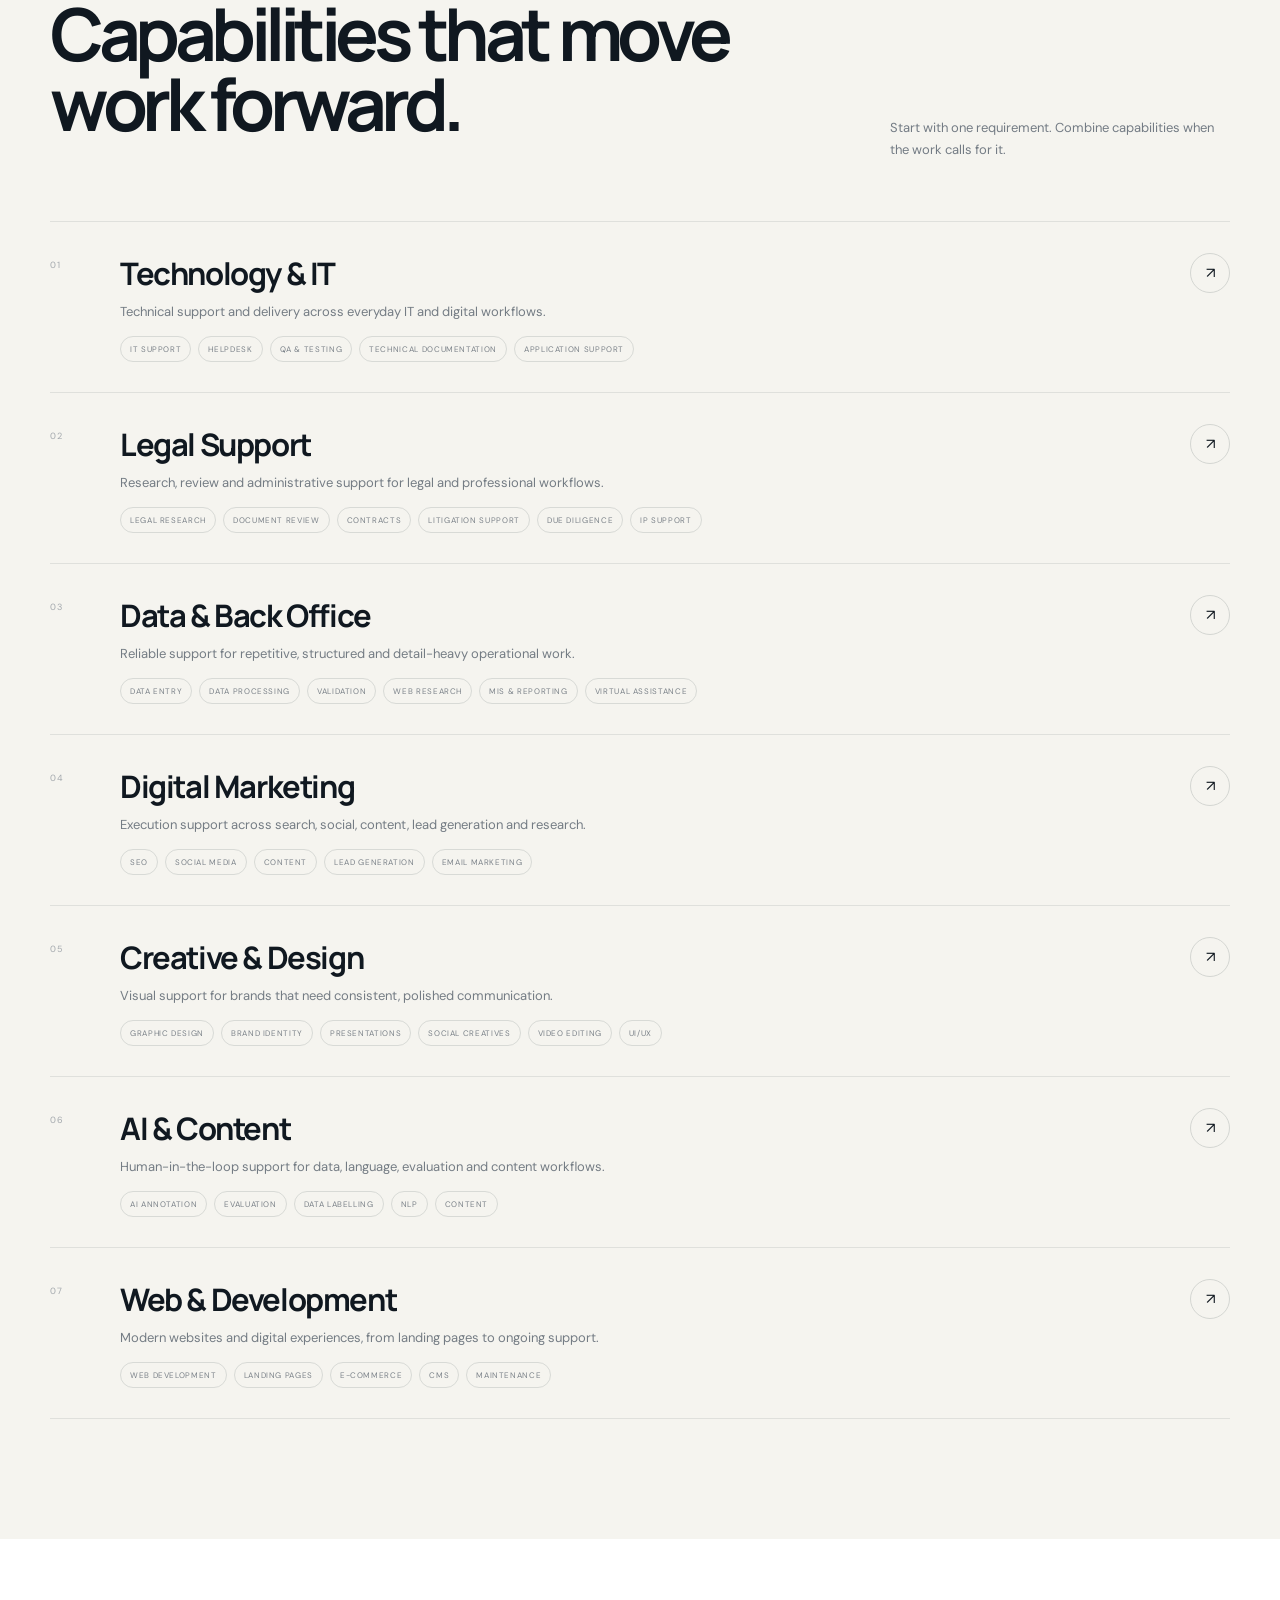
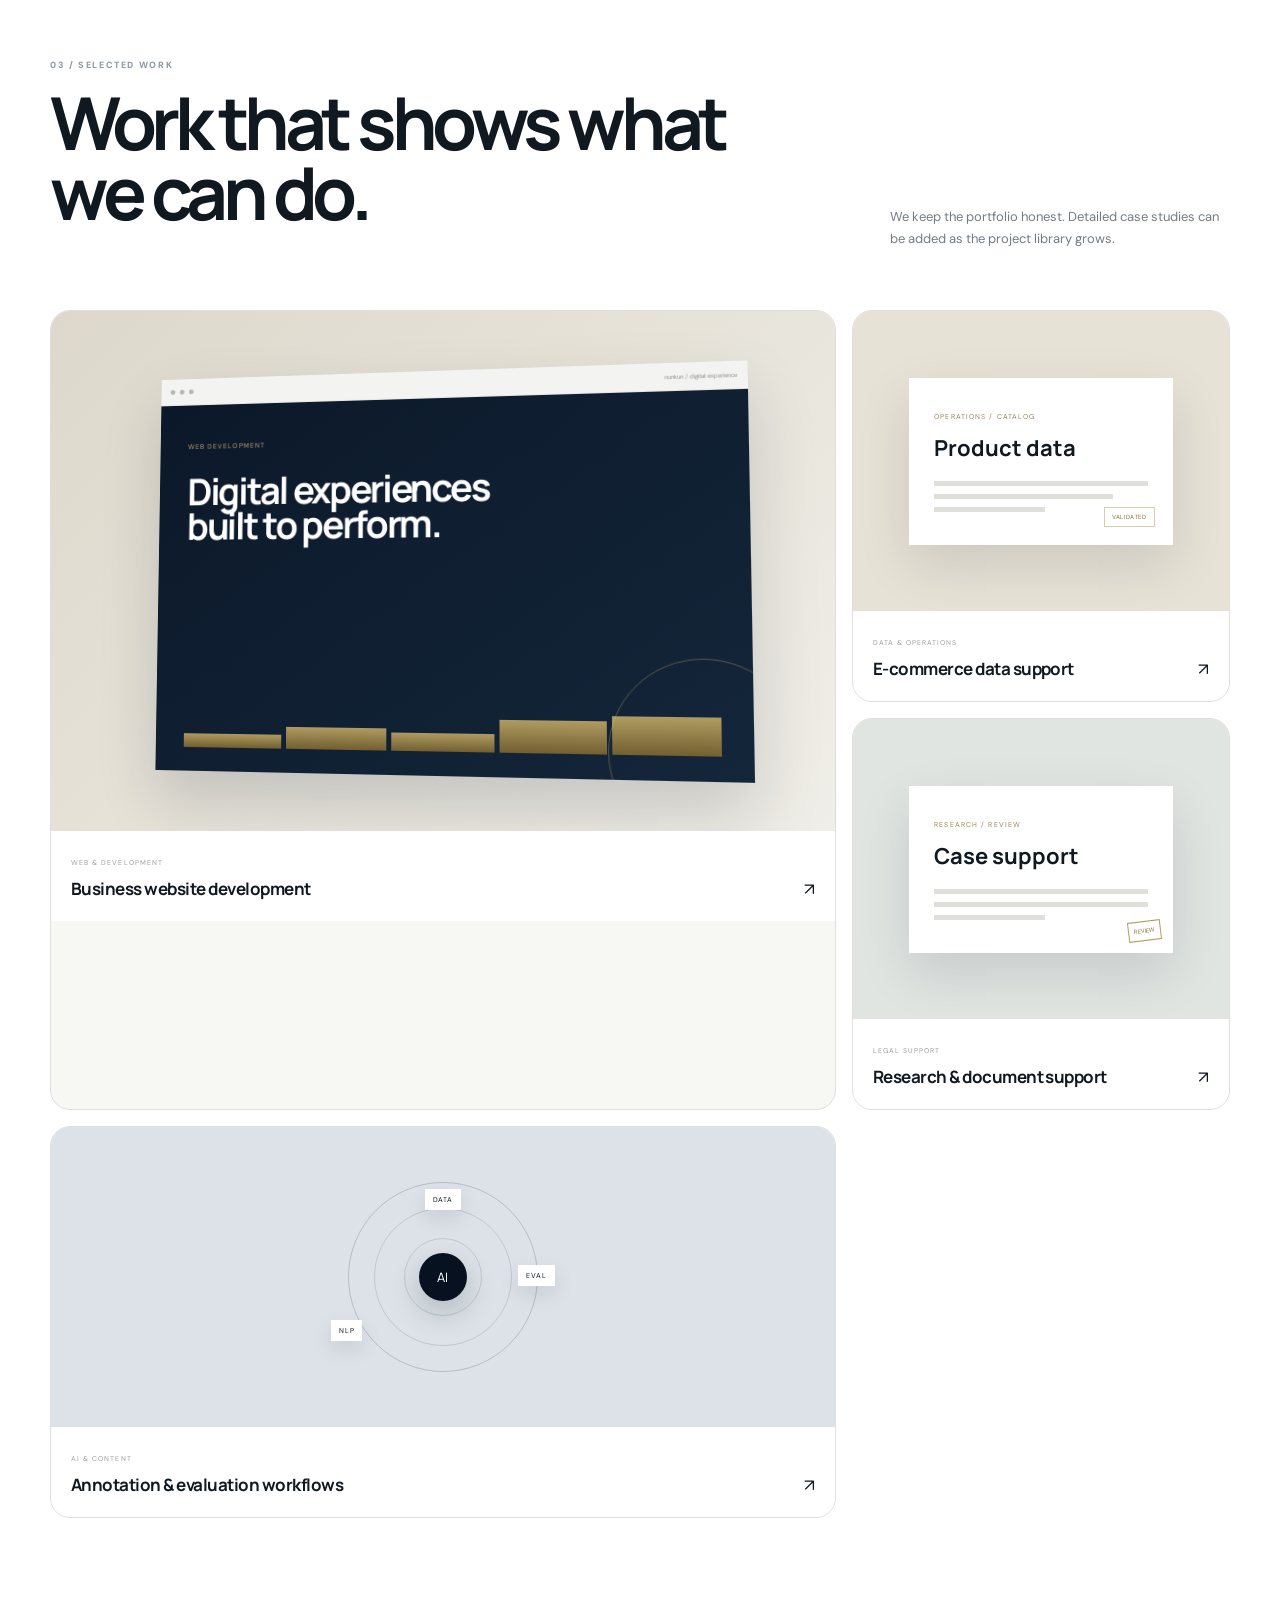
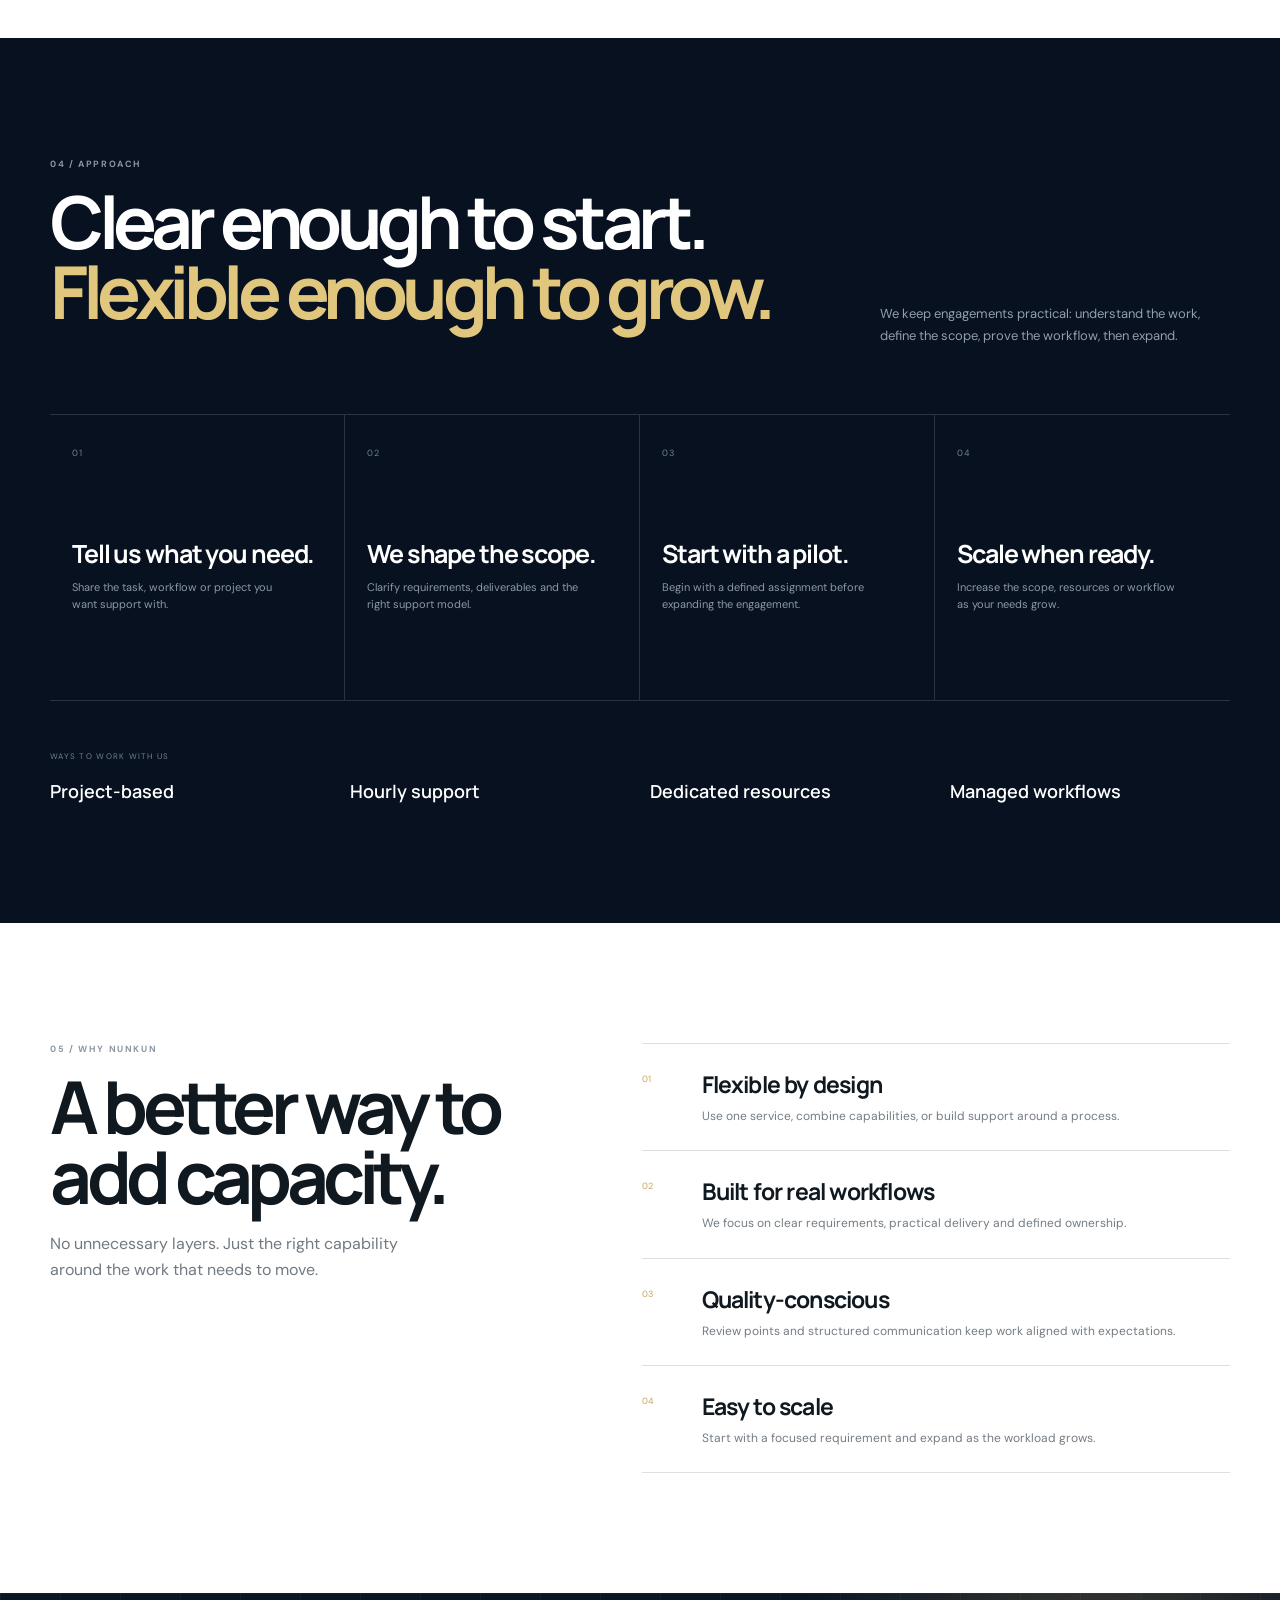
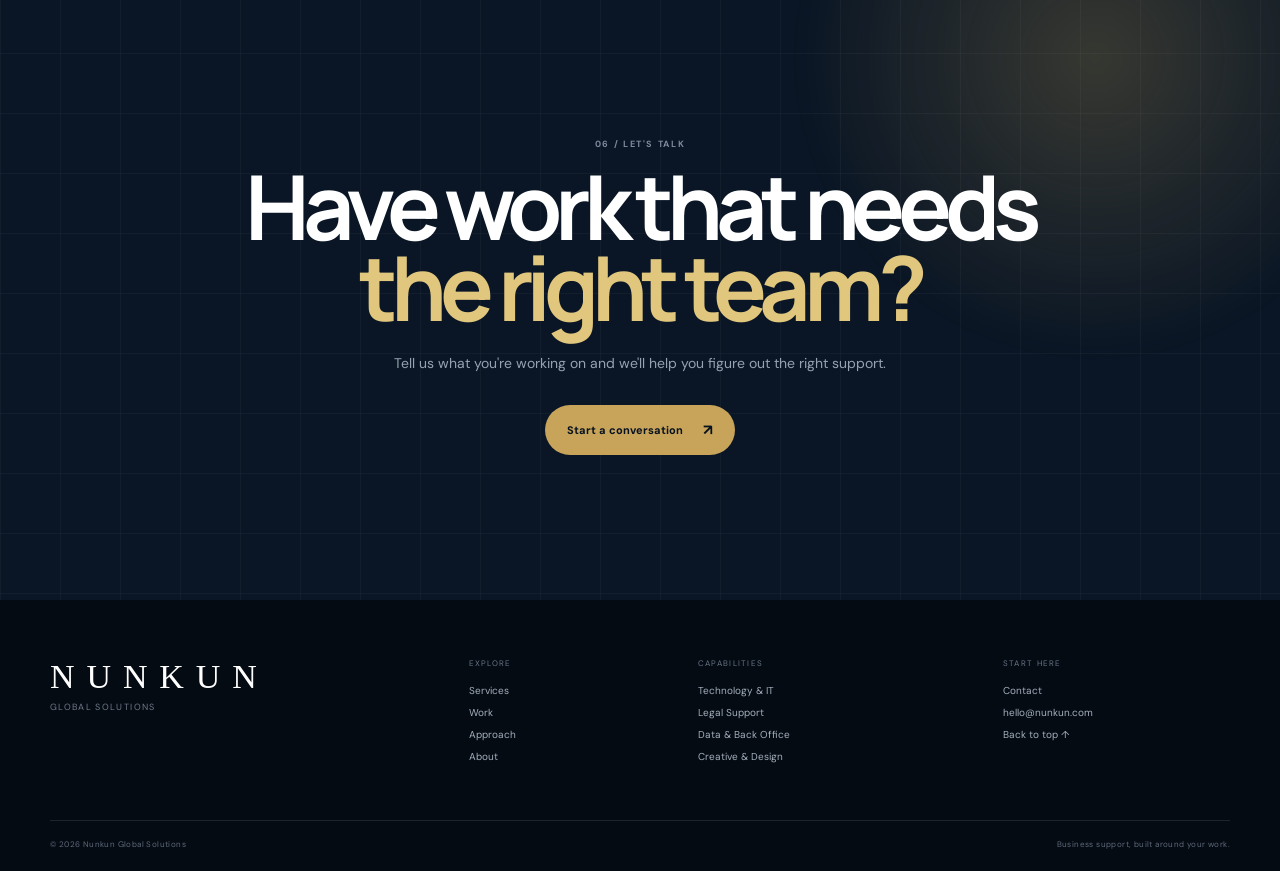
==== commit c72b311c: "Add files via upload" ====
--- a/index.html
+++ b/index.html
@@ -3,132 +3,196 @@
 <head>
   <meta charset="utf-8">
   <meta name="viewport" content="width=device-width, initial-scale=1">
-  <meta name="description" content="Nunkun provides technology, legal, data, creative, digital, AI and business support services for growing businesses.">
-  <meta name="theme-color" content="#0b1630">
-  <title>Nunkun — Global Solutions</title>
+  <meta name="description" content="Nunkun Global Solutions provides flexible technology, legal, data, digital, creative, AI and business support services for growing businesses.">
+  <meta name="robots" content="index,follow,max-image-preview:large,max-snippet:-1,max-video-preview:-1">
+  <meta name="theme-color" content="#07111f">
+  <meta name="author" content="Nunkun Global Solutions">
+  <meta name="keywords" content="outsourcing, business support, IT support, legal support, data processing, digital marketing, graphic design, AI data services, web development">
+  <link rel="canonical" href="https://nunkun-website-v1.vercel.app/">
+  <meta property="og:type" content="website">
+  <meta property="og:title" content="Nunkun Global Solutions | Business Support & Outsourcing">
+  <meta property="og:description" content="Flexible technology, legal, data, digital, creative, AI and business support for growing teams.">
+  <meta property="og:url" content="https://nunkun-website-v1.vercel.app/">
+  <meta property="og:image" content="https://nunkun-website-v1.vercel.app/assets/nunkun-logo.webp">
+  <meta property="og:site_name" content="Nunkun Global Solutions">
+  <meta name="twitter:card" content="summary_large_image">
+  <meta name="twitter:title" content="Nunkun Global Solutions | Business Support & Outsourcing">
+  <meta name="twitter:description" content="Technology, legal, data, digital, creative, AI and business support.">
+  <title>Nunkun Global Solutions | Business Support & Outsourcing</title>
   <link rel="icon" type="image/webp" href="assets/nunkun-logo.webp">
   <link rel="preconnect" href="https://fonts.googleapis.com">
   <link rel="preconnect" href="https://fonts.gstatic.com" crossorigin>
   <link href="https://fonts.googleapis.com/css2?family=DM+Sans:wght@400;500;600;700&family=Manrope:wght@500;600;700;800&display=swap" rel="stylesheet">
   <link rel="stylesheet" href="styles.css">
+  <script type="application/ld+json">
+  {
+    "@context":"https://schema.org",
+    "@type":"Organization",
+    "name":"Nunkun Global Solutions",
+    "url":"https://nunkun-website-v1.vercel.app/",
+    "logo":"https://nunkun-website-v1.vercel.app/assets/nunkun-logo.webp",
+    "description":"Global business support and outsourcing services across technology, legal, data, digital, creative and AI workflows.",
+    "sameAs":[]
+  }
+  </script>
+  <script type="application/ld+json">
+  {
+    "@context":"https://schema.org",
+    "@type":"Service",
+    "serviceType":"Business Process Outsourcing and Business Support",
+    "provider":{"@type":"Organization","name":"Nunkun Global Solutions"},
+    "areaServed":"Worldwide",
+    "hasOfferCatalog":{"@type":"OfferCatalog","name":"Nunkun Services","itemListElement":[
+      {"@type":"Offer","itemOffered":{"@type":"Service","name":"Technology & IT Support"}},
+      {"@type":"Offer","itemOffered":{"@type":"Service","name":"Legal Support"}},
+      {"@type":"Offer","itemOffered":{"@type":"Service","name":"Data & Back Office Support"}},
+      {"@type":"Offer","itemOffered":{"@type":"Service","name":"Digital Marketing"}},
+      {"@type":"Offer","itemOffered":{"@type":"Service","name":"Creative & Design"}},
+      {"@type":"Offer","itemOffered":{"@type":"Service","name":"AI & Content Services"}},
+      {"@type":"Offer","itemOffered":{"@type":"Service","name":"Web & Development"}}
+    ]}
+  }
+  </script>
 </head>
 <body>
-  <div class="announcement"><span>Global solutions for modern businesses</span><a href="#contact">Start a conversation <b>↗</b></a></div>
-
-  <header class="header" id="top">
+  <div class="topline"><div class="topline-track"><span>TECHNOLOGY</span><i></i><span>LEGAL</span><i></i><span>DATA</span><i></i><span>DIGITAL</span><i></i><span>CREATIVE</span><i></i><span>AI</span><i></i><span>WEB</span><i></i><span>BUSINESS SUPPORT</span></div></div>
+
+  <header class="site-header" id="top">
     <div class="container nav">
-      <a class="logo-link" href="#top" aria-label="Nunkun home"><img src="assets/nunkun-logo.webp" alt="Nunkun Global Solutions"></a>
+      <a class="brand" href="#top" aria-label="Nunkun Global Solutions home"><img src="assets/nunkun-header-logo.webp" alt="Nunkun Global Solutions"></a>
       <nav class="desktop-nav" aria-label="Primary navigation">
-        <button class="services-trigger" aria-expanded="false" aria-controls="mega-menu">Services <span>⌄</span></button>
+        <button class="services-trigger" aria-expanded="false" aria-controls="services-menu">Services <span class="chevron">⌄</span></button>
         <a href="#work">Work</a>
         <a href="#approach">Approach</a>
         <a href="#about">About</a>
       </nav>
       <a class="nav-cta" href="#contact">Let's talk <span>↗</span></a>
-      <button class="menu-btn" aria-label="Open navigation" aria-expanded="false"><i></i><i></i></button>
-    </div>
-    <div class="mega-menu" id="mega-menu" aria-hidden="true">
-      <div class="container mega-inner">
-        <div class="mega-intro"><span>What we do</span><h2>Support where your business needs it.</h2><p>Choose a capability, combine several, or build ongoing support around a workflow.</p><a href="#services">View all services →</a></div>
-        <div class="mega-grid">
-          <div class="mega-group"><h3>Technology & IT</h3><a href="#technology">IT Support</a><a href="#technology">Helpdesk Support</a><a href="#technology">Technical Support</a><a href="#technology">QA & Testing</a><a href="#technology">Technical Documentation</a><a href="#technology">Application Support</a></div>
-          <div class="mega-group"><h3>Legal Support</h3><a href="#legal">Legal Research</a><a href="#legal">Case Law Research</a><a href="#legal">Document Review</a><a href="#legal">Contract Review & Abstraction</a><a href="#legal">Litigation Support</a><a href="#legal">Deposition Summaries</a><a href="#legal">Trial Preparation</a><a href="#legal">Legal Transcription</a><a href="#legal">Contract Drafting</a><a href="#legal">Contract Review & Abstraction</a><a href="#legal">CLM Administration</a><a href="#legal">Redlining & Negotiation</a><a href="#legal">Corporate Compliance</a><a href="#legal">Due Diligence Support</a><a href="#legal">IP / Patent Support</a><a href="#legal">Patent Search & Analysis</a><a href="#legal">Trademark Support</a><a href="#legal">IP Docketing</a><a href="#legal">Legal Billing & Invoicing</a></div>
-          <div class="mega-group"><h3>Data & Back Office</h3><a href="#data">Data Entry</a><a href="#data">Data Processing</a><a href="#data">Data Validation</a><a href="#data">Data Management</a><a href="#data">Web Research</a><a href="#data">Document Processing</a><a href="#data">MIS & Reporting</a><a href="#data">Virtual Assistance</a></div>
-          <div class="mega-group"><h3>Digital Marketing</h3><a href="#marketing">SEO Support</a><a href="#marketing">Social Media Management</a><a href="#marketing">Content Marketing</a><a href="#marketing">Lead Generation</a><a href="#marketing">Email Marketing</a><a href="#marketing">Market Research</a></div>
-          <div class="mega-group"><h3>Creative & Design</h3><a href="#creative">Graphic Design</a><a href="#creative">Brand Identity</a><a href="#creative">Presentation Design</a><a href="#creative">Social Media Creatives</a><a href="#creative">Video Editing</a><a href="#creative">UI/UX Design</a></div>
-          <div class="mega-group"><h3>AI & Content</h3><a href="#ai">AI Data Annotation</a><a href="#ai">AI Evaluation</a><a href="#ai">Data Labelling</a><a href="#ai">Content Moderation</a><a href="#ai">Language / NLP Support</a><a href="#ai">Content Writing</a></div>
-          <div class="mega-group"><h3>Web & Development</h3><a href="#web">Website Development</a><a href="#web">Landing Pages</a><a href="#web">E-commerce Development</a><a href="#web">CMS Development</a><a href="#web">Website Maintenance</a></div>
-        </div>
-      </div>
-    </div>
-    <div class="mobile-nav" aria-hidden="true">
+      <button class="menu-btn" aria-label="Open menu" aria-expanded="false"><span></span><span></span></button>
+    </div>
+    <div class="services-menu" id="services-menu" aria-hidden="true">
+      <div class="container mega-wrap">
+        <div class="mega-heading">
+          <p class="kicker">SERVICES</p>
+          <h2>Bring us the work.<br><em>We'll build the support.</em></h2>
+          <p>Choose one capability or combine several around a workflow.</p>
+          <a class="text-link" href="#services">See services overview <span>↗</span></a>
+        </div>
+        <div class="mega-columns">
+          <div class="mega-col"><h3>Technology & IT</h3><a href="#technology">IT Support</a><a href="#technology">Helpdesk Support</a><a href="#technology">Technical Support</a><a href="#technology">QA & Testing</a><a href="#technology">Technical Documentation</a><a href="#technology">Application Support</a></div>
+          <div class="mega-col legal-menu"><h3>Legal Support</h3><a href="#legal">Legal Research</a><a href="#legal">Case Law Research</a><a href="#legal">Document Review</a><a href="#legal">Deposition Summaries</a><a href="#legal">Trial Preparation</a><a href="#legal">Legal Transcription</a><a href="#legal">Contract Drafting</a><a href="#legal">Contract Review & Abstraction</a><a href="#legal">CLM Administration</a><a href="#legal">Redlining & Negotiation</a><a href="#legal">Corporate Compliance</a><a href="#legal">Due Diligence Support</a><a href="#legal">IP / Patent Support</a><a href="#legal">Patent Search & Analysis</a><a href="#legal">Trademark Support</a><a href="#legal">IP Docketing</a><a href="#legal">Legal Billing & Invoicing</a></div>
+          <div class="mega-col"><h3>Data & Back Office</h3><a href="#data">Data Entry</a><a href="#data">Data Processing</a><a href="#data">Data Validation</a><a href="#data">Data Management</a><a href="#data">Web Research</a><a href="#data">Document Processing</a><a href="#data">MIS & Reporting</a><a href="#data">Virtual Assistance</a><a href="#data">Administrative Support</a></div>
+          <div class="mega-col"><h3>Digital Marketing</h3><a href="#marketing">SEO Support</a><a href="#marketing">Social Media Management</a><a href="#marketing">Content Marketing</a><a href="#marketing">Lead Generation</a><a href="#marketing">Email Marketing</a><a href="#marketing">Market Research</a></div>
+          <div class="mega-col"><h3>Creative & Design</h3><a href="#creative">Graphic Design</a><a href="#creative">Brand Identity</a><a href="#creative">Presentation Design</a><a href="#creative">Social Media Creatives</a><a href="#creative">Video Editing</a><a href="#creative">UI/UX Design</a></div>
+          <div class="mega-col"><h3>AI & Content</h3><a href="#ai">AI Data Annotation</a><a href="#ai">AI Evaluation</a><a href="#ai">Data Labelling</a><a href="#ai">Content Moderation</a><a href="#ai">Language / NLP Support</a><a href="#ai">Content Writing</a><a href="#ai">AI Training Support</a></div>
+          <div class="mega-col"><h3>Web & Development</h3><a href="#web">Website Development</a><a href="#web">Landing Pages</a><a href="#web">E-commerce Development</a><a href="#web">CMS Development</a><a href="#web">Website Maintenance</a></div>
+        </div>
+      </div>
+    </div>
+    <div class="mobile-menu" aria-hidden="true">
       <a href="#services">Services</a><a href="#work">Work</a><a href="#approach">Approach</a><a href="#about">About</a><a href="#contact">Contact</a>
       <details><summary>Service categories</summary><a href="#technology">Technology & IT</a><a href="#legal">Legal Support</a><a href="#data">Data & Back Office</a><a href="#marketing">Digital Marketing</a><a href="#creative">Creative & Design</a><a href="#ai">AI & Content</a><a href="#web">Web & Development</a></details>
     </div>
   </header>
 
   <main>
-    <section class="hero">
-      <div class="hero-bg"></div>
-      <div class="container hero-grid">
-        <div class="hero-copy">
-          <div class="eyebrow"><span></span> GLOBAL SOLUTIONS · BUILT AROUND YOUR WORK</div>
-          <h1>Good work needs the <em>right support.</em></h1>
-          <p>From technology and back-office operations to legal, creative, digital and AI support, Nunkun helps businesses get important work done with the right people behind it.</p>
-          <div class="hero-actions"><a class="btn-primary" href="#contact">Tell us what you need <span>↗</span></a><a class="btn-ghost" href="#services">Explore services <span>↓</span></a></div>
-          <div class="proof-row"><span>Project-based</span><i></i><span>Hourly support</span><i></i><span>Dedicated teams</span><i></i><span>Managed workflows</span></div>
-        </div>
-        <div class="hero-visual" aria-label="Nunkun Global Solutions">
-          <div class="visual-ring ring-one"></div><div class="visual-ring ring-two"></div><div class="visual-glow"></div>
-          <img src="assets/nunkun-logo.webp" alt="" class="hero-logo">
-          <div class="floating-card card-a"><small>CAPABILITY</small><strong>Technology</strong><span>Support · QA · Web</span></div>
-          <div class="floating-card card-b"><small>OPERATIONS</small><strong>Business support</strong><span>Data · Legal · Admin</span></div>
-          <div class="floating-card card-c"><small>CREATIVE</small><strong>Digital & Design</strong><span>Brand · Content · UI</span></div>
-        </div>
-      </div>
-      <div class="container hero-bottom"><span>One partner. Multiple capabilities.</span><span>Scroll to explore ↓</span></div>
-    </section>
-
-    <section class="statement section" id="about">
-      <div class="container statement-grid">
-        <div class="section-label">NUNKUN / 01</div>
-        <div><h2>Bring us the work that needs doing. <span>We'll help you build the support around it.</span></h2><p class="lead">Nunkun brings together practical business, technology and creative capabilities so you can get specialist work done without adding unnecessary complexity to your internal team.</p></div>
+    <section class="hero" aria-labelledby="hero-title">
+      <div class="hero-gridlines"></div><div class="hero-noise"></div>
+      <div class="hero-orbit orbit-a"></div><div class="hero-orbit orbit-b"></div>
+      <div class="container hero-inner">
+        <div class="hero-copy reveal">
+          <p class="kicker"><span class="live-dot"></span> GLOBAL BUSINESS SUPPORT</p>
+          <h1 id="hero-title">More capacity.<br><span>Less complexity.</span></h1>
+          <p class="hero-lead">Nunkun helps businesses get important work done across technology, operations, legal, digital, creative and AI workflows.</p>
+          <div class="hero-actions"><a class="btn btn-dark" href="#contact">Start a conversation <span>↗</span></a><a class="btn btn-light" href="#services">Explore capabilities <span>↓</span></a></div>
+          <div class="hero-note"><span>Project-based</span><span>Hourly support</span><span>Dedicated resources</span><span>Managed workflows</span></div>
+        </div>
+        <div class="hero-visual reveal reveal-delay">
+          <div class="visual-panel">
+            <div class="panel-top"><span>NUNKUN / CAPABILITIES</span><span>01 — 07</span></div>
+            <div class="visual-core"><div class="core-ring"></div><div class="core-ring ring-small"></div><div class="core-dot"></div><span class="core-label label-1">TECH</span><span class="core-label label-2">OPS</span><span class="core-label label-3">LEGAL</span><span class="core-label label-4">CREATIVE</span></div>
+            <div class="panel-bottom"><strong>One partner.</strong><span>Multiple specialist capabilities.</span></div>
+          </div>
+          <div class="float float-1"><small>01</small><strong>Technology</strong><span>IT · QA · Web</span></div>
+          <div class="float float-2"><small>02</small><strong>Operations</strong><span>Data · Research</span></div>
+          <div class="float float-3"><small>03</small><strong>Legal</strong><span>Research · Contracts</span></div>
+        </div>
+      </div>
+      <div class="container scroll-cue"><span>Scroll to explore</span><span class="scroll-line"></span></div>
+    </section>
+
+    <section class="intro section" id="about">
+      <div class="container intro-grid">
+        <div class="section-meta"><span>01</span><span>ABOUT NUNKUN</span></div>
+        <div class="intro-copy reveal"><p class="kicker">A PRACTICAL PARTNER</p><h2>Work doesn't always fit neatly into one department.</h2><p>That's where Nunkun fits in. We bring together specialist support across business, technology and creative functions so teams can add capacity where it is actually needed.</p></div>
       </div>
     </section>
 
     <section class="services section" id="services">
       <div class="container">
-        <div class="section-top"><div><div class="section-label">NUNKUN / 02</div><h2>What we can take off your plate.</h2></div><p>Seven service areas. One flexible partner. Start with one requirement and expand when it makes sense.</p></div>
-        <div class="services-list">
-          <article class="service-row" id="technology"><div class="service-index">01</div><div><h3>Technology & IT</h3><p>IT support, helpdesk operations, technical support, QA, documentation and application support.</p><div class="mini-tags"><span>IT Support</span><span>Helpdesk</span><span>QA & Testing</span><span>Application Support</span></div></div><a href="#contact" aria-label="Discuss Technology and IT">↗</a></article>
-          <article class="service-row" id="legal"><div class="service-index">02</div><div><h3>Legal Support</h3><p>Research, document review, contracts, litigation support, due diligence and legal administration.</p><div class="mini-tags"><span>Legal Research</span><span>Document Review</span><span>Contracts</span><span>Litigation</span><span>IP Support</span></div></div><a href="#contact" aria-label="Discuss Legal Support">↗</a></article>
-          <article class="service-row" id="data"><div class="service-index">03</div><div><h3>Data & Back Office</h3><p>Structured support for repetitive, detail-heavy workflows that keep day-to-day operations moving.</p><div class="mini-tags"><span>Data Entry</span><span>Processing</span><span>Validation</span><span>Research</span><span>MIS & Reporting</span><span>Virtual Assistance</span></div></div><a href="#contact" aria-label="Discuss Data and Back Office">↗</a></article>
-          <article class="service-row" id="marketing"><div class="service-index">04</div><div><h3>Digital Marketing</h3><p>Practical digital support across search, social, content, lead generation and market research.</p><div class="mini-tags"><span>SEO</span><span>Social Media</span><span>Content</span><span>Lead Generation</span><span>Email Marketing</span></div></div><a href="#contact" aria-label="Discuss Digital Marketing">↗</a></article>
-          <article class="service-row" id="creative"><div class="service-index">05</div><div><h3>Creative & Design</h3><p>Design support for brands and businesses that need consistent, polished visual communication.</p><div class="mini-tags"><span>Graphic Design</span><span>Brand Identity</span><span>Presentations</span><span>Social Creatives</span><span>Video</span><span>UI/UX</span></div></div><a href="#contact" aria-label="Discuss Creative and Design">↗</a></article>
-          <article class="service-row" id="ai"><div class="service-index">06</div><div><h3>AI & Content</h3><p>Human-in-the-loop support for AI workflows, language tasks, content and structured data.</p><div class="mini-tags"><span>AI Annotation</span><span>Evaluation</span><span>Data Labelling</span><span>NLP</span><span>Content</span></div></div><a href="#contact" aria-label="Discuss AI and Content">↗</a></article>
-          <article class="service-row" id="web"><div class="service-index">07</div><div><h3>Web & Development</h3><p>Modern business websites and digital experiences from landing pages through ongoing maintenance.</p><div class="mini-tags"><span>Websites</span><span>Landing Pages</span><span>E-commerce</span><span>CMS</span><span>Maintenance</span></div></div><a href="#contact" aria-label="Discuss Web and Development">↗</a></article>
+        <div class="section-head reveal"><div><p class="kicker">02 / SERVICES</p><h2>Capabilities that move work forward.</h2></div><p>Start with one requirement. Combine capabilities when the work calls for it.</p></div>
+        <div class="service-list">
+          <article class="service-item reveal" id="technology"><div class="service-num">01</div><div class="service-main"><div class="service-title"><h3>Technology & IT</h3><span>↗</span></div><p>Technical support and delivery across everyday IT and digital workflows.</p><div class="service-tags"><span>IT Support</span><span>Helpdesk</span><span>QA & Testing</span><span>Technical Documentation</span><span>Application Support</span></div></div></article>
+          <article class="service-item reveal" id="legal"><div class="service-num">02</div><div class="service-main"><div class="service-title"><h3>Legal Support</h3><span>↗</span></div><p>Research, review and administrative support for legal and professional workflows.</p><div class="service-tags"><span>Legal Research</span><span>Document Review</span><span>Contracts</span><span>Litigation Support</span><span>Due Diligence</span><span>IP Support</span></div></div></article>
+          <article class="service-item reveal" id="data"><div class="service-num">03</div><div class="service-main"><div class="service-title"><h3>Data & Back Office</h3><span>↗</span></div><p>Reliable support for repetitive, structured and detail-heavy operational work.</p><div class="service-tags"><span>Data Entry</span><span>Data Processing</span><span>Validation</span><span>Web Research</span><span>MIS & Reporting</span><span>Virtual Assistance</span></div></div></article>
+          <article class="service-item reveal" id="marketing"><div class="service-num">04</div><div class="service-main"><div class="service-title"><h3>Digital Marketing</h3><span>↗</span></div><p>Execution support across search, social, content, lead generation and research.</p><div class="service-tags"><span>SEO</span><span>Social Media</span><span>Content</span><span>Lead Generation</span><span>Email Marketing</span></div></div></article>
+          <article class="service-item reveal" id="creative"><div class="service-num">05</div><div class="service-main"><div class="service-title"><h3>Creative & Design</h3><span>↗</span></div><p>Visual support for brands that need consistent, polished communication.</p><div class="service-tags"><span>Graphic Design</span><span>Brand Identity</span><span>Presentations</span><span>Social Creatives</span><span>Video Editing</span><span>UI/UX</span></div></div></article>
+          <article class="service-item reveal" id="ai"><div class="service-num">06</div><div class="service-main"><div class="service-title"><h3>AI & Content</h3><span>↗</span></div><p>Human-in-the-loop support for data, language, evaluation and content workflows.</p><div class="service-tags"><span>AI Annotation</span><span>Evaluation</span><span>Data Labelling</span><span>NLP</span><span>Content</span></div></div></article>
+          <article class="service-item reveal" id="web"><div class="service-num">07</div><div class="service-main"><div class="service-title"><h3>Web & Development</h3><span>↗</span></div><p>Modern websites and digital experiences, from landing pages to ongoing support.</p><div class="service-tags"><span>Web Development</span><span>Landing Pages</span><span>E-commerce</span><span>CMS</span><span>Maintenance</span></div></div></article>
         </div>
       </div>
     </section>
 
     <section class="work section" id="work">
       <div class="container">
-        <div class="section-top"><div><div class="section-label">NUNKUN / 03</div><h2>Selected work.</h2></div><p>Projects and capabilities presented honestly. Detailed case studies can be added as our project library grows.</p></div>
+        <div class="section-head reveal"><div><p class="kicker">03 / SELECTED WORK</p><h2>Work that shows what we can do.</h2></div><p>We keep the portfolio honest. Detailed case studies can be added as the project library grows.</p></div>
         <div class="work-grid">
-          <article class="work-card work-feature"><div class="mock-site"><div class="mock-bar"><i></i><i></i><i></i><span>business / web</span></div><div class="mock-screen"><small>WEB DEVELOPMENT</small><strong>Build a digital presence<br>that feels like your business.</strong><div class="mock-lines"><b></b><b></b><b></b></div></div></div><div class="work-info"><div><span>Web & Development</span><h3>Business website development</h3></div><span class="arrow">↗</span></div></article>
-          <article class="work-card"><div class="work-art data-art"><div class="data-window"><span>CATALOG</span><b>Product data</b><i></i><i></i><i></i><i></i></div></div><div class="work-info"><div><span>Data & Operations</span><h3>E-commerce data support</h3></div><span class="arrow">↗</span></div></article>
-          <article class="work-card"><div class="work-art legal-art"><div class="document"><small>RESEARCH / REVIEW</small><b>Case support</b><div></div><div></div><div></div><em>REVIEWED</em></div></div><div class="work-info"><div><span>Legal Support</span><h3>Research & document support</h3></div><span class="arrow">↗</span></div></article>
-          <article class="work-card"><div class="work-art ai-art"><div class="ai-orbit"><span></span><span></span><span></span><b>AI</b></div></div><div class="work-info"><div><span>AI & Content</span><h3>Annotation & evaluation workflows</h3></div><span class="arrow">↗</span></div></article>
-          <article class="work-card"><div class="work-art creative-art"><div class="creative-board"><b>N</b><span>BRAND<br>SYSTEM</span></div></div><div class="work-info"><div><span>Creative & Design</span><h3>Brand & digital creative support</h3></div><span class="arrow">↗</span></div></article>
-        </div>
-      </div>
-    </section>
-
-    <section class="approach section dark" id="approach">
+          <article class="project project-large reveal"><div class="project-art website-art"><div class="browser"><div class="browser-bar"><i></i><i></i><i></i><span>nunkun / digital experience</span></div><div class="browser-body"><small>WEB DEVELOPMENT</small><strong>Digital experiences<br>built to perform.</strong><div class="browser-chart"><b></b><b></b><b></b><b></b><b></b></div></div></div></div><div class="project-copy"><div><span>WEB & DEVELOPMENT</span><h3>Business website development</h3></div><b>↗</b></div></article>
+          <article class="project reveal"><div class="project-art data-art"><div class="data-card"><small>OPERATIONS / CATALOG</small><strong>Product data</strong><div class="data-row"></div><div class="data-row"></div><div class="data-row short"></div><div class="data-chip">VALIDATED</div></div></div><div class="project-copy"><div><span>DATA & OPERATIONS</span><h3>E-commerce data support</h3></div><b>↗</b></div></article>
+          <article class="project reveal"><div class="project-art legal-art"><div class="legal-card"><small>RESEARCH / REVIEW</small><strong>Case support</strong><div class="legal-lines"></div><div class="legal-lines"></div><div class="legal-lines short"></div><em>REVIEW</em></div></div><div class="project-copy"><div><span>LEGAL SUPPORT</span><h3>Research & document support</h3></div><b>↗</b></div></article>
+          <article class="project reveal"><div class="project-art ai-art"><div class="ai-system"><div class="ai-node node-a">DATA</div><div class="ai-node node-b">EVAL</div><div class="ai-node node-c">NLP</div><div class="ai-center">AI</div></div></div><div class="project-copy"><div><span>AI & CONTENT</span><h3>Annotation & evaluation workflows</h3></div><b>↗</b></div></article>
+        </div>
+      </div>
+    </section>
+
+    <section class="approach section" id="approach">
       <div class="container">
-        <div class="section-top dark-top"><div><div class="section-label">NUNKUN / 04</div><h2>Simple to start.<br>Easy to scale.</h2></div><p>We keep the engagement practical: understand the work, start with a clear scope, then build from there.</p></div>
-        <div class="process-grid">
-          <div><span>01</span><h3>Tell us what you need.</h3><p>Share the task, workflow or project you want support with.</p></div>
-          <div><span>02</span><h3>We shape the scope.</h3><p>We clarify requirements, deliverables and the right support model.</p></div>
-          <div><span>03</span><h3>Start with a pilot.</h3><p>Begin with a defined assignment before expanding the engagement.</p></div>
-          <div><span>04</span><h3>Scale when ready.</h3><p>Increase the scope, resources or workflow as your needs grow.</p></div>
-        </div>
-        <div class="engagement"><span>WAYS TO WORK WITH US</span><div class="engagement-row"><strong>Project-based</strong><strong>Hourly support</strong><strong>Dedicated resources</strong><strong>Managed workflows</strong></div></div>
+        <div class="approach-head reveal"><div><p class="kicker">04 / APPROACH</p><h2>Clear enough to start.<br><em>Flexible enough to grow.</em></h2></div><p>We keep engagements practical: understand the work, define the scope, prove the workflow, then expand.</p></div>
+        <div class="steps">
+          <div class="step reveal"><span>01</span><h3>Tell us what you need.</h3><p>Share the task, workflow or project you want support with.</p></div>
+          <div class="step reveal"><span>02</span><h3>We shape the scope.</h3><p>Clarify requirements, deliverables and the right support model.</p></div>
+          <div class="step reveal"><span>03</span><h3>Start with a pilot.</h3><p>Begin with a defined assignment before expanding the engagement.</p></div>
+          <div class="step reveal"><span>04</span><h3>Scale when ready.</h3><p>Increase the scope, resources or workflow as your needs grow.</p></div>
+        </div>
+        <div class="engagement reveal"><span>WAYS TO WORK WITH US</span><div><strong>Project-based</strong><strong>Hourly support</strong><strong>Dedicated resources</strong><strong>Managed workflows</strong></div></div>
       </div>
     </section>
 
     <section class="why section">
-      <div class="container why-grid"><div><div class="section-label">NUNKUN / 05</div><h2>Built to be useful, not complicated.</h2></div><div class="why-list"><div><b>01</b><h3>Flexible by design</h3><p>Use one service, combine capabilities, or build ongoing support around a process.</p></div><div><b>02</b><h3>One point of coordination</h3><p>Bring related technology, operational and creative work together instead of managing multiple vendors.</p></div><div><b>03</b><h3>Quality-conscious delivery</h3><p>Clear requirements, defined ownership and review points keep work aligned with expectations.</p></div><div><b>04</b><h3>Made for growing teams</h3><p>Useful when you need extra capacity without immediately adding every role in-house.</p></div></div></div>
-    </section>
-
-    <section class="contact section" id="contact">
-      <div class="container contact-box"><div><div class="section-label">NUNKUN / 06</div><h2>Have work that needs a team?</h2><p>Tell us what you are working on. We'll help you figure out the right way to support it.</p></div><form class="contact-form" action="mailto:hello@nunkun.com" method="post" enctype="text/plain"><label><span>Name</span><input name="name" required placeholder="Your name"></label><label><span>Work email</span><input name="email" type="email" required placeholder="you@company.com"></label><label><span>What do you need help with?</span><select name="service"><option>Choose a service</option><option>Technology & IT</option><option>Legal Support</option><option>Data & Back Office</option><option>Digital Marketing</option><option>Creative & Design</option><option>AI & Content</option><option>Web & Development</option></select></label><label><span>Tell us a little about it</span><textarea name="message" rows="4" placeholder="A short description of your requirement..."></textarea></label><button class="btn-primary" type="submit">Start the conversation <span>↗</span></button></form></div>
+      <div class="container why-grid">
+        <div class="reveal"><p class="kicker">05 / WHY NUNKUN</p><h2>A better way to add capacity.</h2><p class="why-lead">No unnecessary layers. Just the right capability around the work that needs to move.</p></div>
+        <div class="why-list">
+          <div class="why-item reveal"><span>01</span><div><h3>Flexible by design</h3><p>Use one service, combine capabilities, or build support around a process.</p></div></div>
+          <div class="why-item reveal"><span>02</span><div><h3>Built for real workflows</h3><p>We focus on clear requirements, practical delivery and defined ownership.</p></div></div>
+          <div class="why-item reveal"><span>03</span><div><h3>Quality-conscious</h3><p>Review points and structured communication keep work aligned with expectations.</p></div></div>
+          <div class="why-item reveal"><span>04</span><div><h3>Easy to scale</h3><p>Start with a focused requirement and expand as the workload grows.</p></div></div>
+        </div>
+      </div>
+    </section>
+
+    <section class="cta-section" id="contact">
+      <div class="cta-glow"></div>
+      <div class="container cta-inner reveal"><p class="kicker">06 / LET'S TALK</p><h2>Have work that needs<br><em>the right team?</em></h2><p>Tell us what you're working on and we'll help you figure out the right support.</p><a class="btn btn-gold" href="mailto:hello@nunkun.com">Start a conversation <span>↗</span></a></div>
     </section>
   </main>
 
   <footer class="footer">
-    <div class="container footer-top"><div><img src="assets/nunkun-logo.webp" alt="Nunkun Global Solutions" class="footer-logo"><p>Global solutions for technology, operations, legal, data, digital, creative and AI-enabled workflows.</p></div><div><span>Explore</span><a href="#services">Services</a><a href="#work">Work</a><a href="#approach">Approach</a><a href="#about">About</a></div><div><span>Services</span><a href="#technology">Technology & IT</a><a href="#legal">Legal Support</a><a href="#data">Data & Back Office</a><a href="#creative">Creative & Design</a></div><div><span>Start here</span><a href="#contact">Contact</a><a href="mailto:hello@nunkun.com">hello@nunkun.com</a><a href="#top">Back to top ↑</a></div></div>
-    <div class="container footer-bottom"><span>© <span id="year"></span> Nunkun Global Solutions</span><span>Built for better work.</span></div>
+    <div class="container footer-grid">
+      <div><div class="footer-wordmark">NUNKUN</div><p>Global Solutions</p></div>
+      <div><span>EXPLORE</span><a href="#services">Services</a><a href="#work">Work</a><a href="#approach">Approach</a><a href="#about">About</a></div>
+      <div><span>CAPABILITIES</span><a href="#technology">Technology & IT</a><a href="#legal">Legal Support</a><a href="#data">Data & Back Office</a><a href="#creative">Creative & Design</a></div>
+      <div><span>START HERE</span><a href="#contact">Contact</a><a href="mailto:hello@nunkun.com">hello@nunkun.com</a><a href="#top">Back to top ↑</a></div>
+    </div>
+    <div class="container footer-bottom"><span>© <span id="year"></span> Nunkun Global Solutions</span><span>Business support, built around your work.</span></div>
   </footer>
 
   <script src="script.js"></script>
--- a/styles.css
+++ b/styles.css
@@ -1,12 +1,7 @@
-:root{--navy:#0b1630;--navy2:#101f40;--gold:#c7a44d;--gold2:#e3c56e;--cream:#f7f5ef;--paper:#fbfaf6;--ink:#11151c;--muted:#6d7077;--line:#dedbd3;--white:#fff;--shadow:0 20px 70px rgba(11,22,48,.12)}
-*{box-sizing:border-box}html{scroll-behavior:smooth}body{margin:0;font-family:'DM Sans',sans-serif;color:var(--ink);background:var(--paper);line-height:1.55}a{color:inherit;text-decoration:none}button,input,select,textarea{font:inherit}button{cursor:pointer}.container{width:min(1240px,calc(100% - 48px));margin:auto}.announcement{height:34px;background:var(--navy);color:#d8deea;display:flex;align-items:center;justify-content:center;gap:22px;font-size:11px;letter-spacing:.04em}.announcement a{color:#fff}.announcement b{color:var(--gold2);margin-left:4px}.header{position:sticky;top:0;z-index:50;background:rgba(247,245,239,.94);backdrop-filter:blur(16px);border-bottom:1px solid rgba(11,22,48,.09)}.nav{height:84px;display:flex;align-items:center;gap:34px}.logo-link{display:flex;align-items:center;width:156px;height:68px;overflow:hidden}.logo-link img{width:100%;height:100%;object-fit:contain}.desktop-nav{display:flex;align-items:center;gap:28px;margin-left:auto}.desktop-nav>a,.services-trigger{font-size:13px;color:#313640;background:none;border:0;padding:8px 0}.desktop-nav>a:hover,.services-trigger:hover{color:var(--navy)}.services-trigger span{font-size:13px;margin-left:5px}.nav-cta{background:var(--navy);color:#fff;padding:12px 18px;border-radius:999px;font-size:12px}.nav-cta span{color:var(--gold2);margin-left:8px}.mega-menu{position:absolute;left:0;right:0;top:84px;background:rgba(247,245,239,.98);border-bottom:1px solid var(--line);box-shadow:0 24px 60px rgba(0,0,0,.08);opacity:0;visibility:hidden;transform:translateY(-8px);transition:.22s}.mega-menu.open{opacity:1;visibility:visible;transform:none}.mega-inner{display:grid;grid-template-columns:250px 1fr;gap:48px;padding:38px 0 44px}.mega-intro span,.section-label{font-size:10px;letter-spacing:.16em;color:#8b7a4d;font-weight:700}.mega-intro h2{font-family:Manrope;font-size:28px;line-height:1.05;letter-spacing:-.05em;margin:14px 0}.mega-intro p{font-size:13px;color:var(--muted);margin:0 0 20px}.mega-intro a{font-size:12px;font-weight:700}.mega-grid{display:grid;grid-template-columns:repeat(4,1fr);gap:30px 36px}.mega-group h3{font-size:12px;margin:0 0 10px;color:var(--navy);font-weight:700}.mega-group a{display:block;font-size:11px;color:#6a6d74;margin:6px 0}.mega-group a:hover{color:var(--navy)}.mobile-nav,.menu-btn{display:none}
-.hero{position:relative;min-height:calc(100vh - 118px);display:flex;align-items:center;overflow:hidden;background:var(--paper)}.hero-bg{position:absolute;inset:0;background:radial-gradient(circle at 76% 48%,rgba(199,164,77,.17),transparent 29%),radial-gradient(circle at 50% 0,rgba(11,22,48,.05),transparent 34%)}.hero-grid{position:relative;display:grid;grid-template-columns:1.03fr .97fr;align-items:center;gap:20px;padding:72px 0 28px}.eyebrow{font-size:10px;letter-spacing:.14em;color:#7d786e;font-weight:700;display:flex;align-items:center;gap:9px}.eyebrow span{width:24px;height:1px;background:var(--gold)}h1,h2,h3{font-family:Manrope,sans-serif}.hero h1{font-size:clamp(58px,7.2vw,102px);line-height:.92;letter-spacing:-.075em;max-width:760px;margin:24px 0}.hero h1 em{font-style:normal;color:var(--navy)}.hero-copy>p{max-width:610px;font-size:18px;color:#666a72;margin:0;line-height:1.65}.hero-actions{display:flex;align-items:center;gap:22px;margin-top:34px}.btn-primary{display:inline-flex;align-items:center;justify-content:center;gap:12px;border:0;background:var(--navy);color:#fff;border-radius:999px;padding:15px 21px;font-size:12px;font-weight:700;box-shadow:0 12px 30px rgba(11,22,48,.15)}.btn-primary span{color:var(--gold2)}.btn-ghost{font-size:12px;font-weight:700}.btn-ghost span{color:var(--gold);margin-left:8px}.proof-row{display:flex;gap:14px;align-items:center;color:#92939a;font-size:10px;margin-top:48px}.proof-row i{width:3px;height:3px;background:#bca56a;border-radius:50%}.hero-visual{height:590px;position:relative;display:grid;place-items:center}.visual-ring{position:absolute;border:1px solid rgba(199,164,77,.38);border-radius:50%}.ring-one{width:500px;height:500px}.ring-two{width:390px;height:390px;border-color:rgba(11,22,48,.13)}.visual-glow{position:absolute;width:310px;height:310px;border-radius:50%;background:radial-gradient(circle,rgba(199,164,77,.22),rgba(199,164,77,0) 68%);filter:blur(5px)}.hero-logo{position:relative;width:330px;height:330px;object-fit:contain;filter:drop-shadow(0 25px 35px rgba(11,22,48,.12))}.floating-card{position:absolute;background:rgba(255,255,255,.9);backdrop-filter:blur(10px);border:1px solid rgba(11,22,48,.1);box-shadow:var(--shadow);padding:15px 18px;min-width:160px}.floating-card small{display:block;font-size:8px;letter-spacing:.16em;color:#9b8a5b;margin-bottom:5px}.floating-card strong{display:block;font-family:Manrope;font-size:16px}.floating-card span{font-size:9px;color:#777b83}.card-a{top:68px;left:4px}.card-b{right:-6px;top:220px}.card-c{left:40px;bottom:78px}.hero-bottom{position:relative;display:flex;justify-content:space-between;border-top:1px solid var(--line);padding:15px 0 22px;color:#999a9f;font-size:10px;letter-spacing:.04em}
-.section{padding:115px 0}.statement{background:#fff}.statement-grid{display:grid;grid-template-columns:190px 1fr;gap:60px}.statement h2{font-size:clamp(42px,5.3vw,74px);line-height:1.02;letter-spacing:-.065em;margin:0;max-width:1000px}.statement h2 span{color:#9a9ba0}.lead{max-width:620px;color:#6d7077;font-size:17px;margin:32px 0 0}.section-top{display:flex;justify-content:space-between;gap:60px;align-items:end;margin-bottom:52px}.section-top h2{font-size:clamp(44px,5.3vw,72px);line-height:.98;letter-spacing:-.065em;margin:14px 0 0}.section-top>p{max-width:380px;color:#74777d;font-size:14px;margin:0}.services-list{border-top:1px solid var(--line)}.service-row{display:grid;grid-template-columns:60px 1fr 48px;gap:22px;align-items:start;padding:31px 0;border-bottom:1px solid var(--line);transition:.2s}.service-row:hover{padding-left:10px;padding-right:10px;background:linear-gradient(90deg,rgba(199,164,77,.06),transparent)}.service-index{font-size:10px;color:#9b9da3;padding-top:7px}.service-row h3{font-size:30px;letter-spacing:-.05em;margin:0 0 7px}.service-row p{margin:0;color:#70737a;max-width:680px;font-size:14px}.mini-tags{display:flex;gap:7px;flex-wrap:wrap;margin-top:15px}.mini-tags span{font-size:9px;border:1px solid #d9d7d1;border-radius:999px;padding:6px 9px;color:#797b81}.service-row>a{width:42px;height:42px;border:1px solid #d4d1c8;border-radius:50%;display:grid;place-items:center;font-size:17px;transition:.2s}.service-row:hover>a{background:var(--navy);color:#fff;border-color:var(--navy)}
-.work{background:#f0eee8}.work-grid{display:grid;grid-template-columns:1.45fr .85fr .85fr;gap:14px}.work-card{background:#fff;border:1px solid #dedbd3;overflow:hidden}.work-feature{grid-row:span 2}.mock-site{height:420px;background:linear-gradient(135deg,#0b1630,#172a50);padding:28px;display:flex;align-items:center;justify-content:center}.mock-bar{position:absolute;transform:translateY(-180px);width:calc(100% - 56px);max-width:470px;color:#8d97ab;font-size:8px;display:flex;gap:6px;align-items:center}.mock-bar i{width:5px;height:5px;border-radius:50%;background:#69758a}.mock-bar span{margin-left:auto}.mock-screen{width:88%;background:#f8f6f0;padding:55px 38px;box-shadow:0 24px 60px rgba(0,0,0,.25)}.mock-screen small{font-size:8px;letter-spacing:.14em;color:#9b8141}.mock-screen strong{display:block;font-family:Manrope;font-size:37px;line-height:.98;letter-spacing:-.06em;margin-top:18px;color:var(--navy)}.mock-lines{margin-top:45px}.mock-lines b{display:block;height:3px;background:#d7d4ca;margin:8px 0;width:80%}.mock-lines b:nth-child(2){width:55%}.mock-lines b:nth-child(3){width:68%}.work-art{height:245px;display:grid;place-items:center}.data-art{background:#ded9cc}.data-window{width:65%;background:#f8f6f0;padding:20px;box-shadow:0 18px 35px rgba(0,0,0,.1)}.data-window span,.document small{font-size:8px;color:#8d7b4c;letter-spacing:.14em}.data-window b{display:block;font-family:Manrope;font-size:21px;margin:8px 0 15px}.data-window i{display:block;height:4px;background:#c8c4bb;margin:6px 0}.legal-art{background:#e2e4df}.document{width:55%;background:#fff;padding:22px;box-shadow:0 15px 35px rgba(0,0,0,.09);position:relative}.document b{display:block;font-family:Manrope;margin:9px 0 16px}.document div{height:4px;background:#d7d8d2;margin:7px 0}.document em{position:absolute;right:8px;bottom:10px;border:1px solid #a78e52;font-style:normal;font-size:7px;padding:4px;transform:rotate(-7deg)}.ai-art{background:#dce0e5}.ai-orbit{width:120px;height:120px;border:1px solid rgba(11,22,48,.25);border-radius:50%;position:relative;display:grid;place-items:center}.ai-orbit:before,.ai-orbit:after{content:"";position:absolute;border:1px solid rgba(11,22,48,.15);border-radius:50%}.ai-orbit:before{inset:18px}.ai-orbit:after{inset:38px}.ai-orbit b{font-family:Manrope;color:var(--navy)}.ai-orbit span{position:absolute;width:7px;height:7px;background:var(--gold);border-radius:50%}.ai-orbit span:nth-child(1){top:10px}.ai-orbit span:nth-child(2){right:5px;bottom:28px}.ai-orbit span:nth-child(3){left:10px;bottom:20px}.creative-art{background:#ebe3d1}.creative-board{width:60%;height:150px;background:var(--navy);color:#fff;display:flex;align-items:center;justify-content:space-around;box-shadow:0 18px 35px rgba(11,22,48,.15)}.creative-board b{font-family:Manrope;font-size:74px;color:var(--gold2)}.creative-board span{font-size:9px;letter-spacing:.15em;line-height:1.4}.work-info{display:flex;justify-content:space-between;align-items:start;padding:20px}.work-info span:first-child{font-size:9px;color:#9a9ba0;text-transform:uppercase;letter-spacing:.08em}.work-info h3{font-size:19px;line-height:1.05;letter-spacing:-.04em;margin:7px 0 0}.work-info .arrow{font-size:18px;color:var(--navy)}
-.dark{background:var(--navy);color:#fff}.dark .section-label{color:var(--gold2)}.dark-top>p{color:#aeb7c8}.dark .section-top h2{color:#fff}.process-grid{display:grid;grid-template-columns:repeat(4,1fr);border-top:1px solid rgba(255,255,255,.15);border-bottom:1px solid rgba(255,255,255,.15)}.process-grid>div{padding:30px 24px 38px;border-right:1px solid rgba(255,255,255,.15);min-height:250px}.process-grid>div:last-child{border-right:0}.process-grid span{font-size:10px;color:#8e98aa}.process-grid h3{font-size:27px;line-height:1;letter-spacing:-.045em;margin:70px 0 12px}.process-grid p{font-size:12px;color:#9ea8b8;margin:0;max-width:230px}.engagement{padding-top:52px}.engagement>span{font-size:9px;letter-spacing:.15em;color:#8e98aa}.engagement-row{display:grid;grid-template-columns:repeat(4,1fr);margin-top:18px}.engagement-row strong{font-family:Manrope;font-size:20px;font-weight:600;color:#fff}
-.why{background:#fff}.why-grid{display:grid;grid-template-columns:.8fr 1.2fr;gap:100px}.why h2{font-size:clamp(44px,5vw,68px);line-height:.98;letter-spacing:-.065em;margin:15px 0}.why-list>div{display:grid;grid-template-columns:38px 1fr;gap:16px;padding:25px 0;border-top:1px solid var(--line)}.why-list>div:last-child{border-bottom:1px solid var(--line)}.why-list b{font-size:9px;color:#a18b52}.why-list h3{font-size:22px;margin:0 0 6px}.why-list p{margin:0;color:#72757b;font-size:13px;max-width:570px}
-.contact{padding-top:0}.contact-box{background:var(--navy);color:#fff;display:grid;grid-template-columns:.9fr 1.1fr;gap:80px;padding:70px}.contact-box .section-label{color:var(--gold2)}.contact-box h2{font-size:clamp(44px,5vw,70px);line-height:.98;letter-spacing:-.065em;margin:15px 0}.contact-box>div>p{color:#adb5c3;max-width:430px}.contact-form{display:grid;gap:18px}.contact-form label span{display:block;font-size:9px;letter-spacing:.1em;color:#9da6b5;margin-bottom:7px}.contact-form input,.contact-form select,.contact-form textarea{width:100%;border:0;border-bottom:1px solid rgba(255,255,255,.2);background:transparent;color:#fff;padding:9px 0;outline:none;border-radius:0}.contact-form select{color:#cbd1db}.contact-form option{color:#111}.contact-form input::placeholder,.contact-form textarea::placeholder{color:#6f7a8c}.contact-form textarea{resize:vertical}.contact-form .btn-primary{justify-self:start;margin-top:8px}
-.footer{background:#070d19;color:#fff;padding:58px 0 20px}.footer-top{display:grid;grid-template-columns:1.7fr 1fr 1fr 1fr;gap:40px}.footer-logo{width:155px;height:70px;object-fit:contain;object-position:left center;margin-left:-7px}.footer-top p{color:#8f99aa;font-size:12px;max-width:320px;margin:12px 0}.footer-top>div:not(:first-child)>span{display:block;color:#6f7a8c;font-size:9px;letter-spacing:.14em;text-transform:uppercase;margin:10px 0 14px}.footer-top a{display:block;color:#aeb6c4;font-size:11px;margin:8px 0}.footer-top a:hover{color:#fff}.footer-bottom{border-top:1px solid rgba(255,255,255,.1);margin-top:48px;padding-top:18px;display:flex;justify-content:space-between;color:#657083;font-size:9px;letter-spacing:.05em}
-@media(max-width:1050px){.desktop-nav{gap:17px}.mega-inner{grid-template-columns:1fr}.mega-grid{grid-template-columns:repeat(3,1fr)}.hero-grid{grid-template-columns:1fr}.hero-copy{padding-top:30px}.hero-visual{height:500px}.work-grid{grid-template-columns:1fr 1fr}.work-feature{grid-row:span 2}.process-grid{grid-template-columns:repeat(2,1fr)}.process-grid>div:nth-child(2){border-right:0}.process-grid>div:nth-child(-n+2){border-bottom:1px solid rgba(255,255,255,.15)}.engagement-row{grid-template-columns:repeat(2,1fr);gap:16px}.why-grid{gap:50px}.footer-top{grid-template-columns:2fr 1fr 1fr}}
-@media(max-width:760px){.container{width:min(100% - 34px,1240px)}.announcement{padding:0 12px;font-size:9px;gap:10px}.announcement span{display:none}.nav{height:72px}.logo-link{width:135px;height:60px}.desktop-nav,.nav-cta{display:none}.menu-btn{margin-left:auto;display:grid;gap:5px;width:42px;height:42px;border-radius:50%;border:0;background:var(--navy);place-content:center}.menu-btn i{display:block;width:16px;height:1px;background:#fff}.mega-menu{display:none}.mobile-nav{display:none;border-top:1px solid var(--line);background:var(--paper);padding:18px 17px 25px}.mobile-nav.open{display:flex;flex-direction:column}.mobile-nav>a,.mobile-nav summary{padding:11px 0;font-family:Manrope;font-size:20px}.mobile-nav details a{display:block;padding:8px 0 8px 15px;color:#666b73;font-size:13px}.hero{min-height:auto}.hero-grid{padding:55px 0 20px}.hero h1{font-size:clamp(52px,15vw,82px);max-width:620px}.hero-copy>p{font-size:16px}.hero-actions{flex-wrap:wrap}.proof-row{flex-wrap:wrap;gap:8px 11px;margin-top:32px}.hero-visual{height:380px}.ring-one{width:330px;height:330px}.ring-two{width:255px;height:255px}.hero-logo{width:230px;height:230px}.floating-card{min-width:120px;padding:11px 12px}.floating-card strong{font-size:12px}.floating-card span{font-size:7px}.card-a{top:25px;left:0}.card-b{right:0;top:125px}.card-c{left:12px;bottom:25px}.hero-bottom{font-size:9px}.hero-bottom span:last-child{display:none}.section{padding:82px 0}.statement-grid{grid-template-columns:1fr;gap:25px}.statement h2,.section-top h2,.why h2,.contact-box h2{font-size:clamp(43px,13vw,64px)}.section-top{display:block;margin-bottom:38px}.section-top>p{margin-top:20px}.service-row{grid-template-columns:32px 1fr 36px;gap:10px;padding:25px 0}.service-row h3{font-size:24px}.service-row p{font-size:13px}.mini-tags span:nth-child(n+5){display:none}.service-row>a{width:34px;height:34px;font-size:14px}.work-grid{grid-template-columns:1fr}.work-feature{grid-row:auto}.mock-site{height:330px}.mock-screen{padding:42px 24px}.mock-screen strong{font-size:29px}.work-art{height:220px}.process-grid{grid-template-columns:1fr}.process-grid>div{border-right:0!important;border-bottom:1px solid rgba(255,255,255,.15)!important;min-height:205px}.process-grid>div:last-child{border-bottom:0!important}.process-grid h3{margin-top:55px}.engagement-row{grid-template-columns:1fr 1fr}.engagement-row strong{font-size:16px}.why-grid{grid-template-columns:1fr;gap:45px}.why-list h3{font-size:20px}.contact-box{grid-template-columns:1fr;gap:45px;padding:45px 24px}.footer-top{grid-template-columns:1fr 1fr}.footer-top>div:first-child{grid-column:1/-1}.footer-bottom{gap:10px}.footer-bottom span:last-child{display:none}}
-@media(prefers-reduced-motion:reduce){html{scroll-behavior:auto}}
+:root{--navy:#07111f;--navy2:#0c1b2d;--ink:#101820;--muted:#68717c;--paper:#f5f4ef;--white:#fff;--gold:#c7a45a;--gold2:#e1c77d;--line:#dfe0dc;--shadow:0 30px 80px rgba(7,17,31,.12);--radius:22px}*{box-sizing:border-box}html{scroll-behavior:smooth}body{margin:0;background:var(--paper);color:var(--ink);font-family:"DM Sans",sans-serif;overflow-x:hidden}a{color:inherit;text-decoration:none}button,input,select,textarea{font:inherit}.container{width:min(1180px,calc(100% - 48px));margin:auto}.topline{height:28px;background:var(--navy);color:#8e9aaa;overflow:hidden;display:flex;align-items:center}.topline-track{display:flex;align-items:center;gap:18px;width:max-content;animation:marquee 30s linear infinite;font-size:8px;letter-spacing:.2em;white-space:nowrap}.topline-track i{width:3px;height:3px;background:var(--gold);border-radius:50%;display:block}.site-header{position:sticky;top:0;z-index:100;background:rgba(245,244,239,.86);backdrop-filter:blur(18px);border-bottom:1px solid rgba(16,24,32,.08)}.nav{height:76px;display:flex;align-items:center}.brand{display:flex;align-items:center;width:160px;height:52px;overflow:hidden}.brand img{width:100%;height:100%;object-fit:contain;object-position:left center}.desktop-nav{display:flex;gap:30px;margin-left:auto;margin-right:42px;align-items:center}.desktop-nav a,.services-trigger{font-size:12px;color:#4f5862;background:none;border:0;cursor:pointer;padding:8px 0}.desktop-nav a:hover,.services-trigger:hover{color:var(--ink)}.services-trigger{display:flex;align-items:center;gap:6px}.chevron{font-size:14px;transition:.3s}.services-trigger[aria-expanded="true"] .chevron{transform:rotate(180deg)}.nav-cta{display:inline-flex;align-items:center;gap:12px;padding:12px 18px;background:var(--navy);color:#fff;border-radius:999px;font-size:11px;transition:.3s}.nav-cta:hover{transform:translateY(-2px);box-shadow:0 12px 25px rgba(7,17,31,.16)}.menu-btn{display:none}.services-menu{position:absolute;left:0;right:0;top:104px;background:rgba(7,17,31,.98);color:#fff;border-top:1px solid rgba(255,255,255,.08);transform:translateY(-16px);opacity:0;visibility:hidden;pointer-events:none;transition:.35s cubic-bezier(.2,.8,.2,1);box-shadow:0 30px 70px rgba(7,17,31,.25)}.services-menu.open{transform:none;opacity:1;visibility:visible;pointer-events:auto}.mega-wrap{display:grid;grid-template-columns:300px 1fr;gap:70px;padding:42px 0 48px}.kicker{font-size:9px;letter-spacing:.18em;color:#8c96a4;margin:0 0 16px;font-weight:700}.mega-heading h2{font-family:Manrope;font-size:38px;line-height:1;letter-spacing:-.055em;margin:0 0 15px}.mega-heading h2 em,.approach h2 em,.cta-inner h2 em{font-style:normal;color:var(--gold2)}.mega-heading>p:not(.kicker){font-size:12px;line-height:1.7;color:#98a3b3;max-width:280px}.text-link{display:inline-flex;gap:10px;color:#fff;font-size:11px;margin-top:18px}.mega-columns{display:grid;grid-template-columns:repeat(3,1fr);gap:28px 36px;max-height:430px;overflow:auto;padding-right:10px}.mega-col{display:flex;flex-direction:column;align-items:flex-start}.mega-col h3{font-family:Manrope;font-size:13px;color:var(--gold2);margin:0 0 12px}.mega-col a{font-size:10px;color:#b3bdca;margin:5px 0;transition:.2s}.mega-col a:hover{color:#fff;transform:translateX(3px)}.legal-menu{max-height:410px}.mobile-menu{display:none}
+.hero{position:relative;min-height:calc(100vh - 104px);display:flex;align-items:center;overflow:hidden;background:var(--paper)}.hero-gridlines{position:absolute;inset:0;background-image:linear-gradient(rgba(7,17,31,.045) 1px,transparent 1px),linear-gradient(90deg,rgba(7,17,31,.045) 1px,transparent 1px);background-size:72px 72px;mask-image:linear-gradient(to bottom,rgba(0,0,0,.8),transparent 90%)}.hero-noise{position:absolute;inset:0;opacity:.22;background-image:url("data:image/svg+xml,%3Csvg viewBox='0 0 180 180' xmlns='http://www.w3.org/2000/svg'%3E%3Cfilter id='n'%3E%3CfeTurbulence type='fractalNoise' baseFrequency='.85' numOctaves='3' stitchTiles='stitch'/%3E%3C/filter%3E%3Crect width='100%25' height='100%25' filter='url(%23n)' opacity='.12'/%3E%3C/svg%3E")}.hero-orbit{position:absolute;border:1px solid rgba(199,164,90,.3);border-radius:50%;pointer-events:none}.orbit-a{width:720px;height:720px;right:-260px;top:-180px;animation:spin 35s linear infinite}.orbit-b{width:420px;height:420px;right:-40px;top:100px;border-color:rgba(7,17,31,.12);animation:spinReverse 25s linear infinite}.hero-inner{position:relative;z-index:2;display:grid;grid-template-columns:1.02fr .98fr;gap:70px;align-items:center;padding:82px 0 55px}.hero-copy{max-width:650px}.hero-copy .kicker{color:#6f7884;display:flex;align-items:center;gap:9px}.live-dot{width:6px;height:6px;background:var(--gold);border-radius:50%;box-shadow:0 0 0 5px rgba(199,164,90,.12);animation:pulse 2s infinite}.hero h1{font-family:Manrope;font-size:clamp(64px,7.4vw,108px);line-height:.89;letter-spacing:-.085em;margin:0 0 30px;max-width:780px}.hero h1 span{color:#7b8490}.hero-lead{font-size:17px;line-height:1.65;color:#59636e;max-width:590px;margin:0}.hero-actions{display:flex;gap:10px;margin:30px 0 28px;flex-wrap:wrap}.btn{display:inline-flex;align-items:center;justify-content:center;gap:20px;border-radius:999px;padding:14px 19px;font-size:11px;font-weight:700;transition:.3s}.btn span{font-size:15px}.btn-dark{background:var(--navy);color:#fff}.btn-dark:hover{transform:translateY(-3px);box-shadow:0 18px 35px rgba(7,17,31,.2)}.btn-light{border:1px solid #cfd1cd;background:rgba(255,255,255,.5)}.btn-light:hover{background:#fff;transform:translateY(-3px)}.btn-gold{background:var(--gold);color:var(--navy);padding:15px 22px}.hero-note{display:flex;gap:0;flex-wrap:wrap;color:#737b84;font-size:9px;text-transform:uppercase;letter-spacing:.1em}.hero-note span{padding-right:15px;margin-right:15px;border-right:1px solid #cfd1cd}.hero-note span:last-child{border:0}.hero-visual{position:relative;height:590px;display:flex;align-items:center;justify-content:center}.visual-panel{width:min(500px,90%);height:490px;background:linear-gradient(145deg,#0b1829,#111f31);border:1px solid rgba(255,255,255,.1);border-radius:28px;box-shadow:0 35px 90px rgba(7,17,31,.24);position:relative;overflow:hidden;transform:perspective(1000px) rotateY(-5deg);transition:transform .7s cubic-bezier(.2,.8,.2,1)}.hero-visual:hover .visual-panel{transform:perspective(1000px) rotateY(0deg) translateY(-5px)}.visual-panel:before{content:"";position:absolute;inset:0;background-image:linear-gradient(rgba(255,255,255,.045) 1px,transparent 1px),linear-gradient(90deg,rgba(255,255,255,.045) 1px,transparent 1px);background-size:42px 42px}.panel-top,.panel-bottom{position:absolute;left:26px;right:26px;display:flex;justify-content:space-between;z-index:2}.panel-top{top:24px;color:#748092;font-size:8px;letter-spacing:.15em}.panel-bottom{bottom:25px;align-items:end}.panel-bottom strong{font-family:Manrope;color:#fff;font-size:21px}.panel-bottom span{font-size:9px;color:#7d899a}.visual-core{position:absolute;inset:80px 30px 65px;display:grid;place-items:center}.core-ring{width:250px;height:250px;border:1px solid rgba(225,199,125,.45);border-radius:50%;position:absolute;animation:spin 18s linear infinite}.core-ring:before,.core-ring:after{content:"";position:absolute;inset:25px;border:1px dashed rgba(225,199,125,.25);border-radius:50%}.core-ring:after{inset:65px;border-style:solid}.ring-small{width:150px;height:150px;border-color:rgba(255,255,255,.18);animation:spinReverse 12s linear infinite}.core-dot{width:34px;height:34px;border-radius:50%;background:radial-gradient(circle at 35% 30%,#fff4c6,var(--gold) 40%,#80611d);box-shadow:0 0 50px rgba(225,199,125,.55);animation:float 4s ease-in-out infinite}.core-label{position:absolute;font-size:8px;letter-spacing:.16em;color:#95a1b1}.label-1{top:30px}.label-2{right:28px}.label-3{bottom:34px}.label-4{left:18px}.float{position:absolute;background:rgba(255,255,255,.92);border:1px solid rgba(7,17,31,.08);border-radius:14px;padding:12px 14px;box-shadow:0 18px 45px rgba(7,17,31,.12);display:flex;flex-direction:column;gap:3px;animation:float 5s ease-in-out infinite}.float small{font-size:8px;color:var(--gold);letter-spacing:.14em}.float strong{font-family:Manrope;font-size:12px}.float span{font-size:8px;color:#7b838c}.float-1{top:70px;left:-8px}.float-2{right:-10px;top:210px;animation-delay:-1.8s}.float-3{left:25px;bottom:70px;animation-delay:-3s}.scroll-cue{position:relative;z-index:2;display:flex;align-items:center;gap:13px;color:#8b929b;font-size:8px;text-transform:uppercase;letter-spacing:.16em;padding-bottom:24px}.scroll-line{width:60px;height:1px;background:#c9cbc7;position:relative}.scroll-line:after{content:"";position:absolute;left:0;top:-1px;height:3px;width:18px;background:var(--gold);animation:lineMove 2.2s ease-in-out infinite}
+.section{padding:120px 0}.intro{background:#fff}.intro-grid{display:grid;grid-template-columns:170px 1fr;gap:90px}.section-meta{display:flex;gap:15px;font-size:9px;letter-spacing:.15em;color:#9aa0a5;padding-top:9px}.section-meta span:first-child{color:var(--gold)}.intro-copy{max-width:900px}.intro-copy h2,.section-head h2,.approach h2,.why h2{font-family:Manrope;font-size:clamp(48px,5.7vw,78px);line-height:.96;letter-spacing:-.075em;margin:0 0 28px}.intro-copy>p:last-child{font-size:19px;line-height:1.65;color:#626b74;max-width:760px}.section-head{display:grid;grid-template-columns:1fr 340px;gap:80px;align-items:end;margin-bottom:55px}.section-head>p{font-size:13px;line-height:1.7;color:#737b84;margin:0 0 5px}.service-list{border-top:1px solid var(--line)}.service-item{display:grid;grid-template-columns:70px 1fr;border-bottom:1px solid var(--line);padding:30px 0;transition:.4s}.service-item:hover{background:linear-gradient(90deg,transparent,rgba(255,255,255,.8));padding-left:14px;padding-right:14px}.service-num{font-size:9px;letter-spacing:.12em;color:#a3a8ad;padding-top:7px}.service-title{display:flex;justify-content:space-between;align-items:center}.service-title h3{font-family:Manrope;font-size:31px;letter-spacing:-.045em;margin:0}.service-title span{width:40px;height:40px;border:1px solid #d4d6d2;border-radius:50%;display:grid;place-items:center;font-size:15px;transition:.3s}.service-item:hover .service-title span{background:var(--navy);color:#fff;transform:rotate(45deg)}.service-main>p{font-size:13px;color:#747c84;max-width:720px;margin:9px 0 16px}.service-tags{display:flex;gap:7px;flex-wrap:wrap}.service-tags span{font-size:8px;letter-spacing:.08em;text-transform:uppercase;padding:7px 9px;border:1px solid #d8dad6;border-radius:999px;color:#7b8289}.work{background:#fff}.work-grid{display:grid;grid-template-columns:1.35fr .65fr;gap:16px}.project{border:1px solid #dedfdc;background:#f7f7f3;overflow:hidden;border-radius:20px;transition:.5s cubic-bezier(.2,.8,.2,1)}.project:hover{transform:translateY(-7px);box-shadow:var(--shadow)}.project-large{grid-row:span 2}.project-art{height:300px;display:grid;place-items:center;overflow:hidden}.project-large .project-art{height:520px}.website-art{background:linear-gradient(135deg,#ddd8cb,#f0eee8)}.browser{width:76%;height:78%;background:#fff;box-shadow:0 30px 60px rgba(7,17,31,.16);transform:perspective(900px) rotateX(3deg) rotateY(-7deg);transition:.6s}.project-large:hover .browser{transform:perspective(900px) rotateX(0) rotateY(0) translateY(-8px)}.browser-bar{height:28px;background:#f3f3f1;border-bottom:1px solid #e6e6e2;display:flex;align-items:center;gap:5px;padding:0 10px}.browser-bar i{width:5px;height:5px;border-radius:50%;background:#b5b7b3}.browser-bar span{font-size:6px;color:#92958f;margin-left:auto}.browser-body{height:calc(100% - 28px);padding:30px;background:linear-gradient(145deg,#0b1829,#14263a);color:#fff;position:relative;overflow:hidden}.browser-body:after{content:"";position:absolute;width:180px;height:180px;border:1px solid rgba(225,199,125,.3);border-radius:50%;right:-45px;bottom:-65px}.browser-body small{font-size:7px;color:#bca76e;letter-spacing:.15em}.browser-body strong{display:block;font-family:Manrope;font-size:clamp(25px,3vw,42px);line-height:.95;letter-spacing:-.06em;margin-top:22px}.browser-chart{position:absolute;left:30px;right:30px;bottom:24px;height:40px;display:flex;gap:5px;align-items:end}.browser-chart b{flex:1;background:linear-gradient(#d7ba6c,#8b6e2f);height:var(--h,55%);opacity:.8}.browser-chart b:nth-child(1){--h:35%}.browser-chart b:nth-child(2){--h:55%}.browser-chart b:nth-child(3){--h:45%}.browser-chart b:nth-child(4){--h:78%}.browser-chart b:nth-child(5){--h:92%}.data-art{background:#e7e2d6}.data-card,.legal-card{width:70%;background:#fff;padding:25px;box-shadow:0 20px 50px rgba(7,17,31,.12);position:relative}.data-card small,.legal-card small{font-size:7px;letter-spacing:.16em;color:#9a8450}.data-card strong,.legal-card strong{font-family:Manrope;font-size:22px;display:block;margin:9px 0 18px}.data-row,.legal-lines{height:5px;background:#dfe0dc;margin:8px 0}.data-row:nth-of-type(2){width:84%}.data-row.short,.legal-lines.short{width:52%}.data-chip{position:absolute;right:18px;bottom:18px;font-size:6px;letter-spacing:.1em;color:#8b7137;border:1px solid #d9cda9;padding:5px 7px}.legal-art{background:#e0e5e2}.legal-card em{position:absolute;right:12px;bottom:12px;border:1px solid #b59b5d;color:#8d753d;padding:5px;font-size:6px;font-style:normal;transform:rotate(-7deg)}.ai-art{background:#dce2e8}.ai-system{width:190px;height:190px;border:1px solid rgba(7,17,31,.18);border-radius:50%;position:relative;display:grid;place-items:center}.ai-system:before,.ai-system:after{content:"";position:absolute;border:1px solid rgba(7,17,31,.13);border-radius:50%}.ai-system:before{inset:25px}.ai-system:after{inset:55px}.ai-center{width:48px;height:48px;background:var(--navy);color:#fff;border-radius:50%;display:grid;place-items:center;font-family:Manrope;font-size:13px;box-shadow:0 12px 30px rgba(7,17,31,.2)}.ai-node{position:absolute;font-size:7px;letter-spacing:.12em;background:#fff;padding:6px 8px;box-shadow:0 8px 20px rgba(7,17,31,.1)}.node-a{top:6px}.node-b{right:-18px;top:82px}.node-c{left:-18px;bottom:30px}.project-copy{padding:18px 20px 21px;display:flex;justify-content:space-between;align-items:flex-end;background:#fff}.project-copy span{font-size:7px;letter-spacing:.15em;color:#9a9ea2}.project-copy h3{font-family:Manrope;font-size:17px;letter-spacing:-.03em;margin:7px 0 0}.project-copy>b{font-size:17px;font-weight:400}.approach{background:var(--navy);color:#fff}.approach-head{display:grid;grid-template-columns:1fr 350px;gap:80px;align-items:end;margin-bottom:60px}.approach h2{color:#fff}.approach-head>p{color:#929eae;font-size:13px;line-height:1.7;margin:0 0 7px}.steps{display:grid;grid-template-columns:repeat(4,1fr);border-top:1px solid rgba(255,255,255,.14);border-bottom:1px solid rgba(255,255,255,.14)}.step{min-height:285px;padding:25px 22px;border-right:1px solid rgba(255,255,255,.14);position:relative;overflow:hidden}.step:last-child{border:0}.step:after{content:"";position:absolute;left:0;bottom:0;width:100%;height:2px;background:var(--gold);transform:scaleX(0);transform-origin:left;transition:.5s}.step:hover:after{transform:scaleX(1)}.step>span{font-size:9px;color:#718096;letter-spacing:.15em}.step h3{font-family:Manrope;font-size:25px;line-height:1.02;letter-spacing:-.045em;margin:80px 0 12px}.step p{font-size:11px;line-height:1.6;color:#8c98a8;max-width:220px}.engagement{padding-top:42px}.engagement>span{font-size:8px;letter-spacing:.16em;color:#728096}.engagement>div{display:grid;grid-template-columns:repeat(4,1fr);gap:20px;margin-top:15px}.engagement strong{font-family:Manrope;font-size:18px;font-weight:600}.why{background:#fff}.why-grid{display:grid;grid-template-columns:.9fr 1.1fr;gap:110px}.why h2{margin:0 0 20px}.why-lead{font-size:16px;line-height:1.6;color:#717981;max-width:390px}.why-list{border-top:1px solid var(--line)}.why-item{display:grid;grid-template-columns:40px 1fr;gap:20px;padding:24px 0;border-bottom:1px solid var(--line);transition:.35s}.why-item:hover{padding-left:8px}.why-item>span{font-size:9px;color:var(--gold);padding-top:5px}.why-item h3{font-family:Manrope;font-size:23px;letter-spacing:-.035em;margin:0 0 7px}.why-item p{font-size:12px;line-height:1.6;color:#747c84;margin:0}.cta-section{position:relative;background:#0a1625;color:#fff;padding:145px 0;overflow:hidden}.cta-glow{position:absolute;width:650px;height:650px;border-radius:50%;right:-140px;top:-260px;background:radial-gradient(circle,rgba(199,164,90,.24),transparent 65%);filter:blur(10px);animation:glow 7s ease-in-out infinite}.cta-section:before{content:"";position:absolute;inset:0;background-image:linear-gradient(rgba(255,255,255,.035) 1px,transparent 1px),linear-gradient(90deg,rgba(255,255,255,.035) 1px,transparent 1px);background-size:60px 60px}.cta-inner{position:relative;z-index:2;text-align:center}.cta-inner .kicker{color:#7e8a9d}.cta-inner h2{font-family:Manrope;font-size:clamp(55px,7vw,96px);line-height:.9;letter-spacing:-.08em;margin:0 0 25px}.cta-inner>p:not(.kicker){color:#96a2b1;max-width:530px;margin:0 auto 30px;font-size:14px;line-height:1.6}.footer{background:#050b13;color:#fff;padding:58px 0 22px}.footer-grid{display:grid;grid-template-columns:2fr 1fr 1.4fr 1.2fr;gap:40px}.footer-wordmark{font-family:Georgia,serif;font-size:34px;letter-spacing:.35em}.footer-grid>div:first-child>p{color:#6f7a89;font-size:9px;letter-spacing:.15em;text-transform:uppercase;margin-top:5px}.footer-grid>div:not(:first-child)>span{display:block;font-size:8px;letter-spacing:.16em;color:#687587;margin-bottom:16px}.footer-grid a{display:block;color:#a4afbd;font-size:10px;margin:9px 0;transition:.2s}.footer-grid a:hover{color:#fff}.footer-bottom{border-top:1px solid rgba(255,255,255,.1);padding-top:18px;margin-top:48px;display:flex;justify-content:space-between;color:#5e6a7b;font-size:8px;letter-spacing:.05em}.reveal{opacity:0;transform:translateY(28px);transition:opacity .75s ease,transform .75s cubic-bezier(.2,.8,.2,1)}.reveal.visible{opacity:1;transform:none}.reveal-delay{transition-delay:.12s}
+@keyframes marquee{to{transform:translateX(-50%)}}@keyframes spin{to{transform:rotate(360deg)}}@keyframes spinReverse{to{transform:rotate(-360deg)}}@keyframes float{0%,100%{transform:translateY(0)}50%{transform:translateY(-10px)}}@keyframes pulse{0%,100%{box-shadow:0 0 0 5px rgba(199,164,90,.12)}50%{box-shadow:0 0 0 9px rgba(199,164,90,.03)}}@keyframes lineMove{0%,100%{left:0}50%{left:42px}}@keyframes glow{0%,100%{transform:scale(1);opacity:.75}50%{transform:scale(1.1);opacity:1}}
+@media(max-width:1050px){.mega-wrap{grid-template-columns:1fr;gap:35px}.mega-columns{grid-template-columns:repeat(3,1fr)}.hero-inner{grid-template-columns:1fr;gap:25px}.hero-visual{height:530px}.hero-copy{max-width:780px}.section-head,.approach-head{grid-template-columns:1fr;gap:20px}.work-grid{grid-template-columns:1fr 1fr}.project-large{grid-row:span 2}.why-grid{gap:60px}.footer-grid{grid-template-columns:2fr 1fr 1fr}}
+@media(max-width:760px){.container{width:min(100% - 34px,1180px)}.topline{height:24px}.nav{height:68px}.brand{width:142px;height:45px}.desktop-nav,.nav-cta{display:none}.menu-btn{display:flex;margin-left:auto;width:42px;height:42px;border:0;border-radius:50%;background:var(--navy);align-items:center;justify-content:center;flex-direction:column;gap:5px}.menu-btn span{width:16px;height:1px;background:#fff}.services-menu{display:none}.mobile-menu{position:absolute;top:92px;left:0;right:0;background:var(--paper);border-bottom:1px solid var(--line);padding:18px 17px 26px;box-shadow:0 25px 50px rgba(7,17,31,.1)}.mobile-menu.open{display:flex;flex-direction:column}.mobile-menu>a,.mobile-menu summary{font-family:Manrope;font-size:23px;padding:10px 0}.mobile-menu details a{display:block;font-family:"DM Sans";font-size:12px;color:#6d747c;padding:7px 0 7px 14px}.hero{min-height:auto}.hero-inner{padding:64px 0 25px}.hero h1{font-size:clamp(57px,16vw,82px);max-width:700px}.hero-lead{font-size:15px}.hero-note{gap:8px}.hero-note span{padding-right:10px;margin-right:10px}.hero-visual{height:430px}.visual-panel{height:370px;width:90%}.visual-core{inset:65px 20px 55px}.core-ring{width:190px;height:190px}.ring-small{width:115px;height:115px}.float{padding:9px 10px}.float-1{top:30px;left:0}.float-2{right:0;top:145px}.float-3{left:10px;bottom:35px}.scroll-cue{padding-bottom:18px}.section{padding:85px 0}.intro-grid{grid-template-columns:1fr;gap:25px}.intro-copy h2,.section-head h2,.approach h2,.why h2{font-size:clamp(44px,13vw,66px)}.intro-copy>p:last-child{font-size:16px}.section-head{margin-bottom:38px}.service-item{grid-template-columns:32px 1fr;padding:23px 0}.service-title h3{font-size:25px}.service-title span{width:34px;height:34px}.service-main>p{font-size:12px}.service-tags span{font-size:7px;padding:6px 8px}.work-grid{grid-template-columns:1fr}.project-large{grid-row:auto}.project-large .project-art{height:350px}.project-art{height:230px}.browser{width:82%;height:80%}.browser-body strong{font-size:27px}.approach-head{margin-bottom:38px}.steps{grid-template-columns:1fr}.step{min-height:205px;border-right:0;border-bottom:1px solid rgba(255,255,255,.14)}.step h3{margin-top:50px;font-size:23px}.engagement>div{grid-template-columns:1fr 1fr;gap:18px}.engagement strong{font-size:15px}.why-grid{grid-template-columns:1fr;gap:45px}.why-item h3{font-size:20px}.cta-section{padding:100px 0}.cta-inner h2{font-size:clamp(51px,14vw,75px)}.footer-grid{grid-template-columns:1fr 1fr;gap:30px}.footer-grid>div:first-child{grid-column:1/-1}.footer-bottom{gap:15px}.footer-bottom span:last-child{display:none}}
+@media(prefers-reduced-motion:reduce){*,*::before,*::after{animation-duration:.01ms!important;animation-iteration-count:1!important;scroll-behavior:auto!important;transition-duration:.01ms!important}}
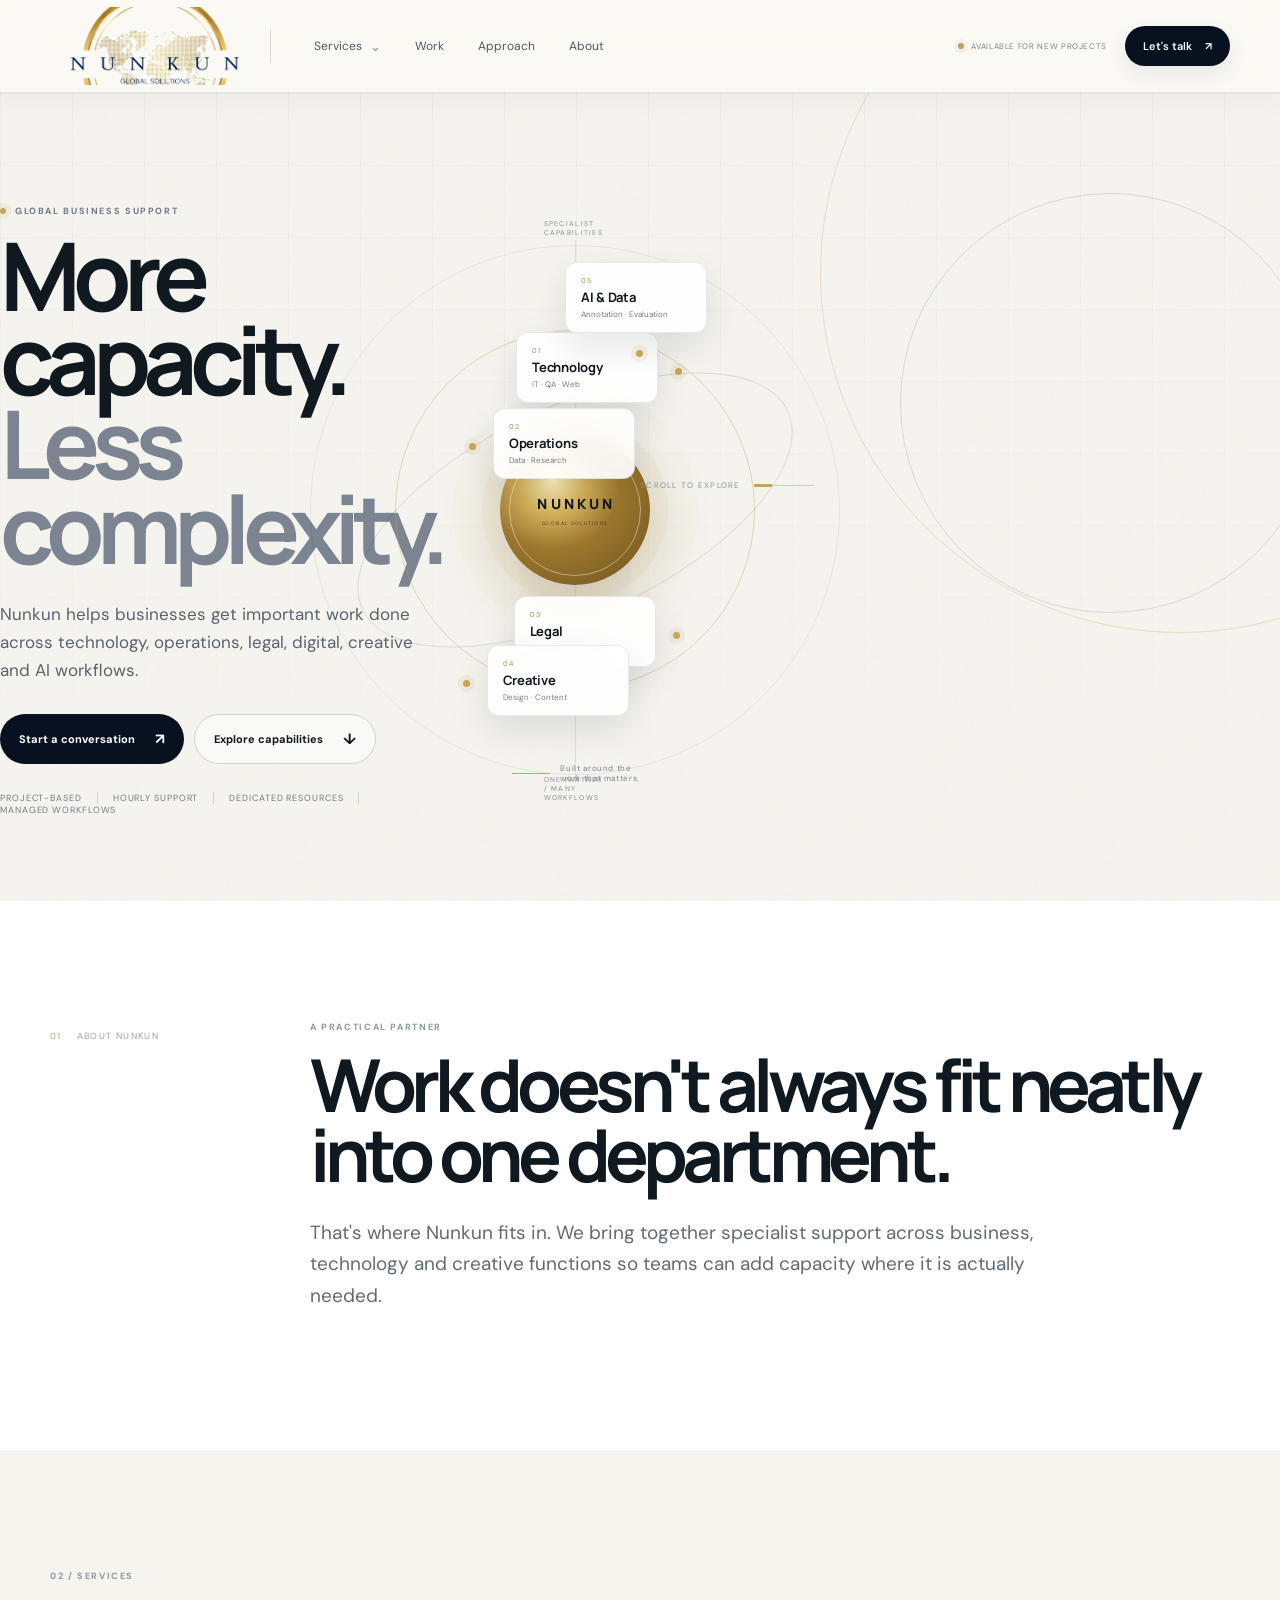
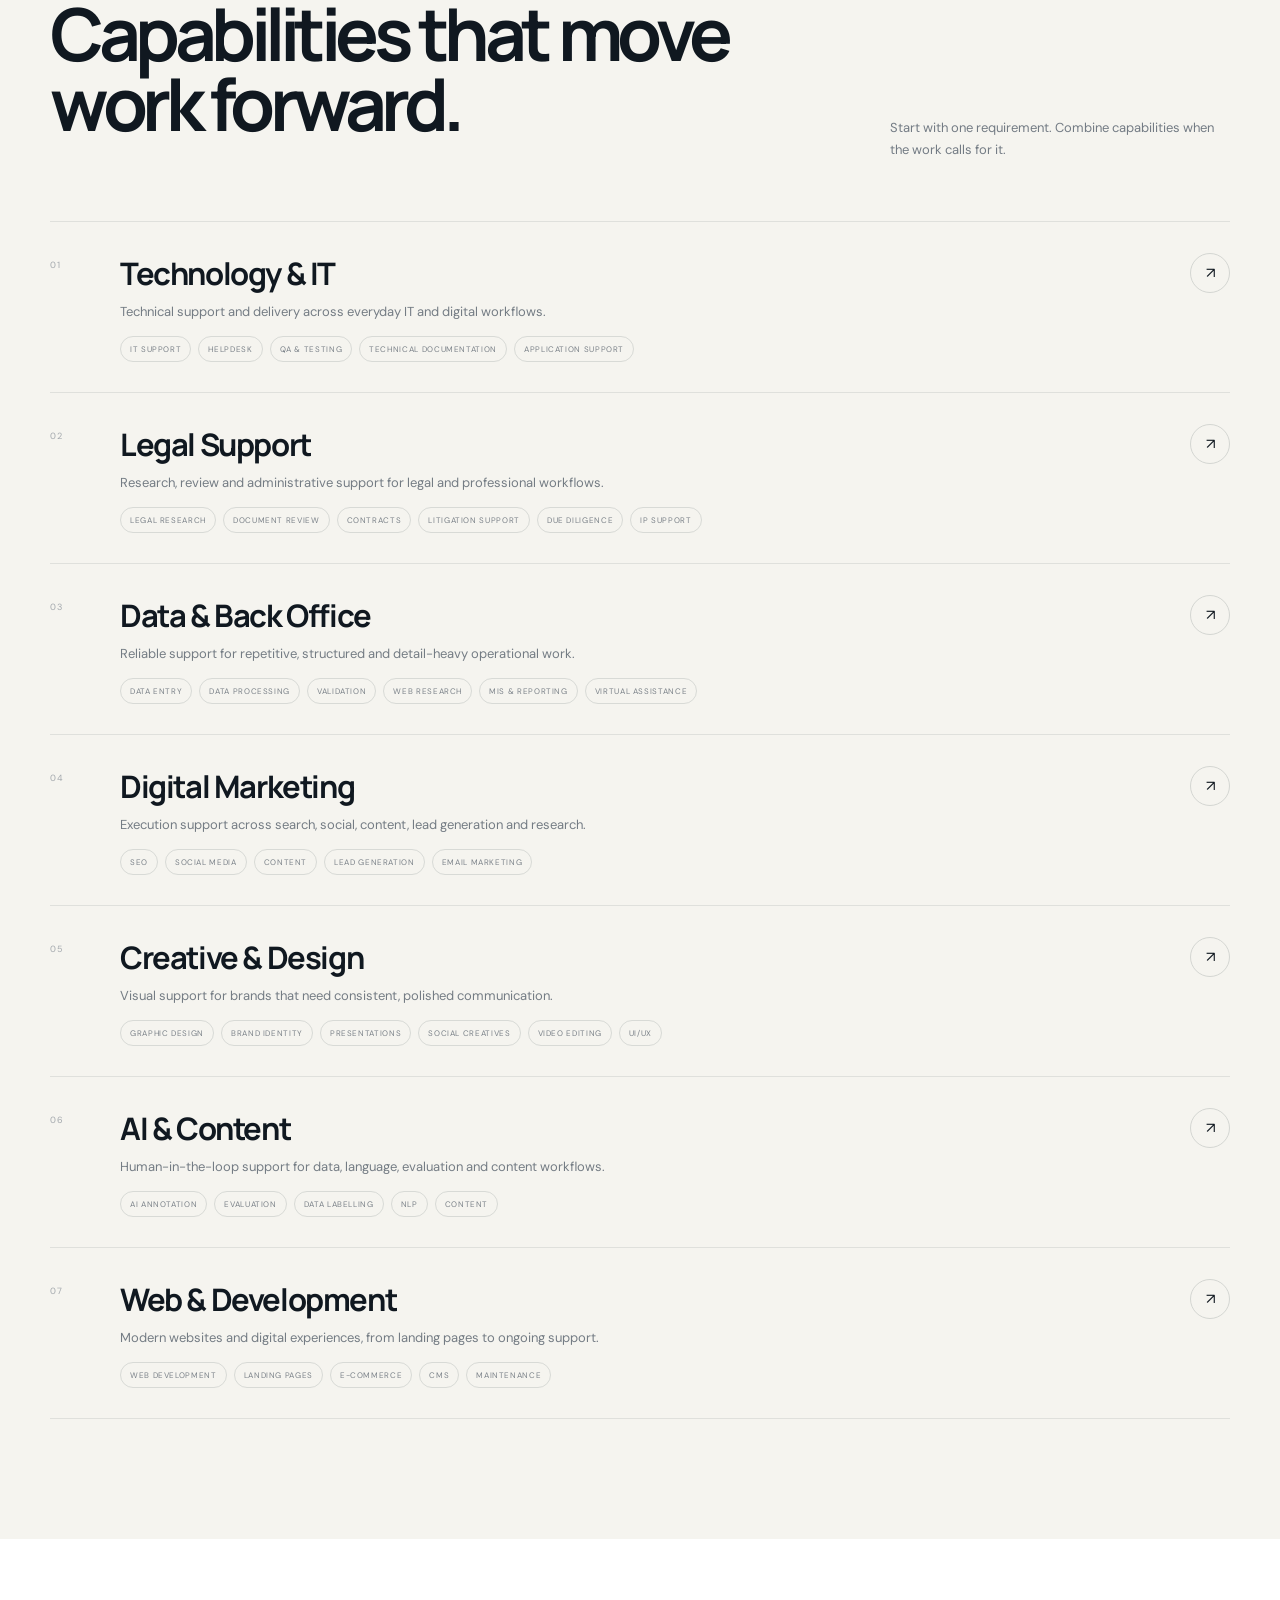
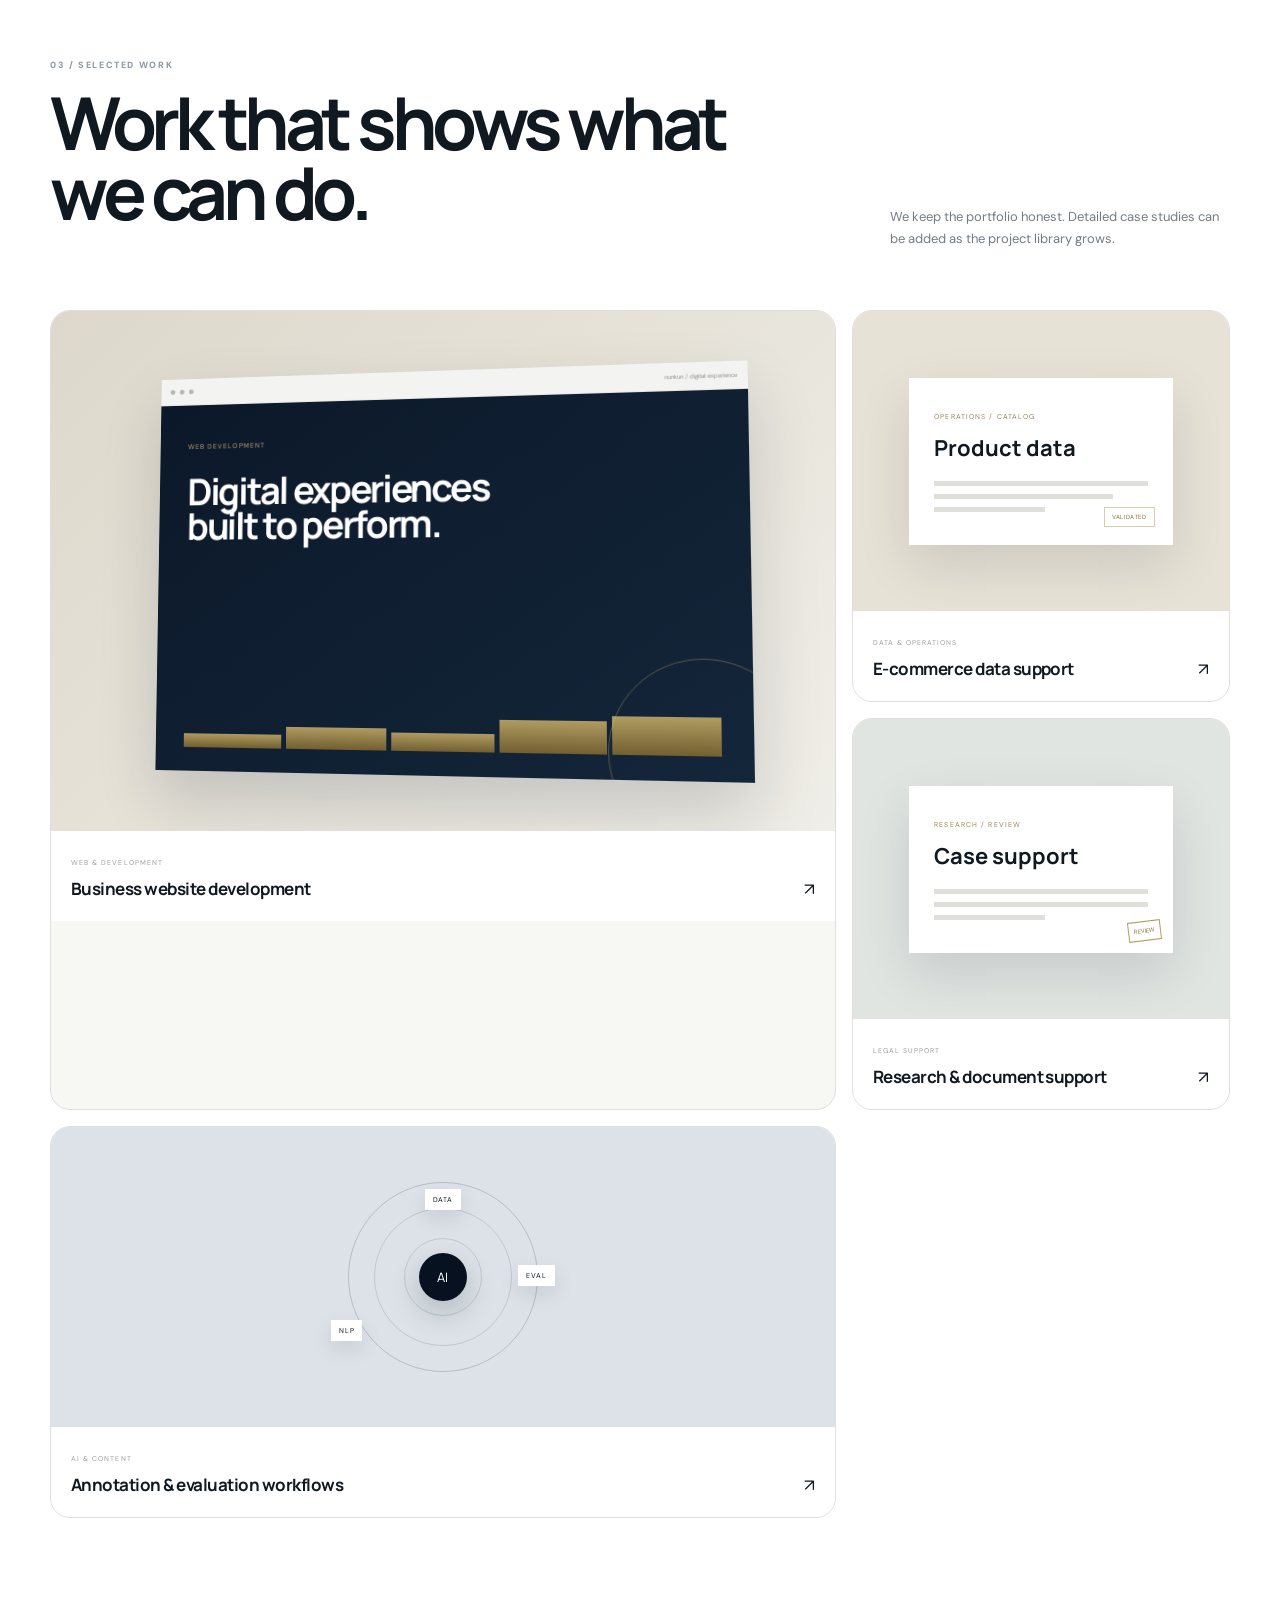
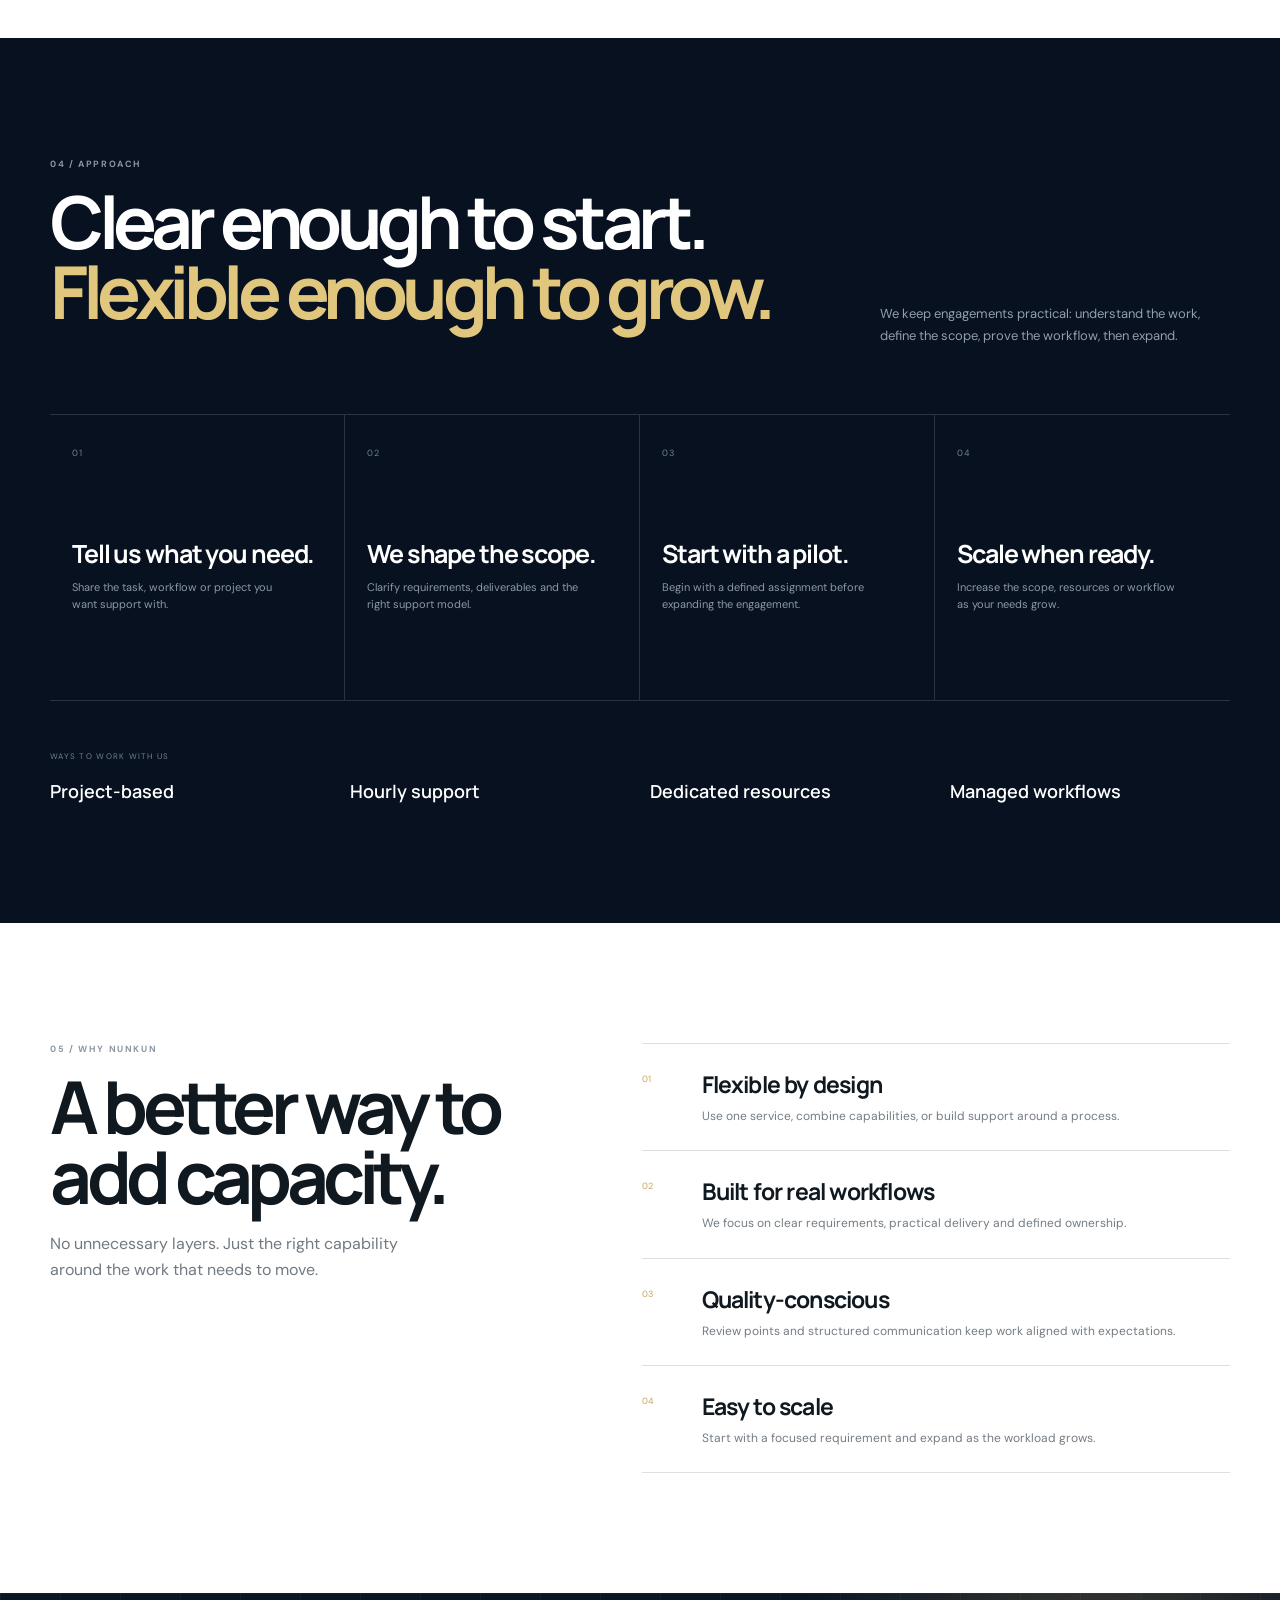
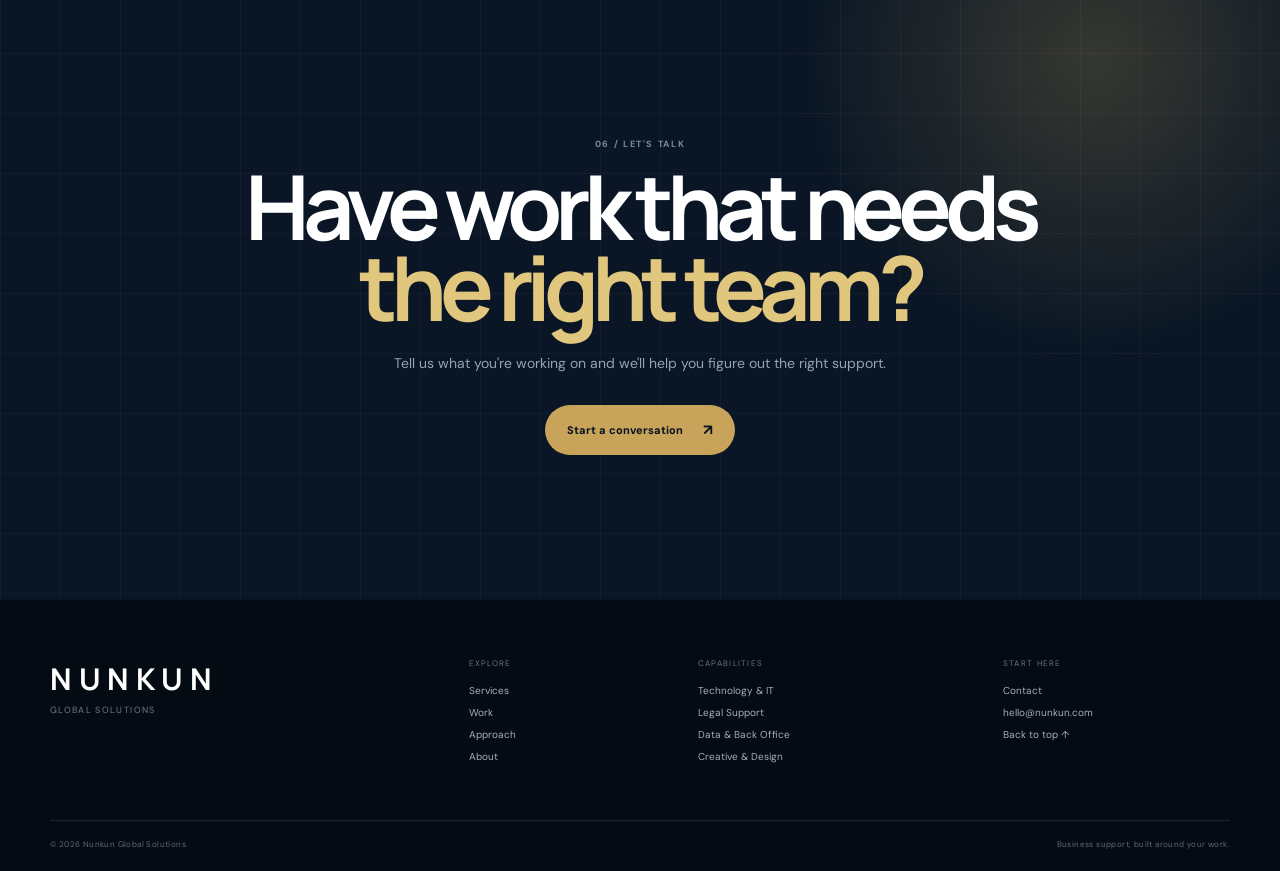
==== commit 91fa5c91: "Add files via upload" ====
--- a/index.html
+++ b/index.html
@@ -55,18 +55,22 @@
   </script>
 </head>
 <body>
-  <div class="topline"><div class="topline-track"><span>TECHNOLOGY</span><i></i><span>LEGAL</span><i></i><span>DATA</span><i></i><span>DIGITAL</span><i></i><span>CREATIVE</span><i></i><span>AI</span><i></i><span>WEB</span><i></i><span>BUSINESS SUPPORT</span></div></div>
-
   <header class="site-header" id="top">
     <div class="container nav">
-      <a class="brand" href="#top" aria-label="Nunkun Global Solutions home"><img src="assets/nunkun-header-logo.webp" alt="Nunkun Global Solutions"></a>
+      <a class="brand" href="#top" aria-label="Nunkun Global Solutions home">
+        <img src="assets/nunkun-header-logo.webp" alt="Nunkun Global Solutions">
+      </a>
+      <div class="nav-divider" aria-hidden="true"></div>
       <nav class="desktop-nav" aria-label="Primary navigation">
-        <button class="services-trigger" aria-expanded="false" aria-controls="services-menu">Services <span class="chevron">⌄</span></button>
+        <button class="services-trigger" aria-expanded="false" aria-controls="services-menu"><span>Services</span><span class="chevron">⌄</span></button>
         <a href="#work">Work</a>
         <a href="#approach">Approach</a>
         <a href="#about">About</a>
       </nav>
-      <a class="nav-cta" href="#contact">Let's talk <span>↗</span></a>
+      <div class="nav-actions">
+        <span class="nav-status"><i></i> Available for new projects</span>
+        <a class="nav-cta" href="#contact">Let's talk <span>↗</span></a>
+      </div>
       <button class="menu-btn" aria-label="Open menu" aria-expanded="false"><span></span><span></span></button>
     </div>
     <div class="services-menu" id="services-menu" aria-hidden="true">
@@ -106,15 +110,27 @@
           <div class="hero-actions"><a class="btn btn-dark" href="#contact">Start a conversation <span>↗</span></a><a class="btn btn-light" href="#services">Explore capabilities <span>↓</span></a></div>
           <div class="hero-note"><span>Project-based</span><span>Hourly support</span><span>Dedicated resources</span><span>Managed workflows</span></div>
         </div>
-        <div class="hero-visual reveal reveal-delay">
-          <div class="visual-panel">
-            <div class="panel-top"><span>NUNKUN / CAPABILITIES</span><span>01 — 07</span></div>
-            <div class="visual-core"><div class="core-ring"></div><div class="core-ring ring-small"></div><div class="core-dot"></div><span class="core-label label-1">TECH</span><span class="core-label label-2">OPS</span><span class="core-label label-3">LEGAL</span><span class="core-label label-4">CREATIVE</span></div>
-            <div class="panel-bottom"><strong>One partner.</strong><span>Multiple specialist capabilities.</span></div>
+        <div class="hero-visual reveal reveal-delay" aria-label="Nunkun capabilities visual">
+          <div class="capability-scene">
+            <div class="scene-orbit orbit-one"></div>
+            <div class="scene-orbit orbit-two"></div>
+            <div class="scene-orbit orbit-three"></div>
+            <div class="scene-cross cross-x"></div>
+            <div class="scene-cross cross-y"></div>
+            <div class="scene-core">
+              <span class="core-word">NUNKUN</span>
+              <span class="core-sub">GLOBAL SOLUTIONS</span>
+              <span class="core-pulse"></span>
+            </div>
+            <div class="cap-node node-tech"><span class="node-index">01</span><strong>Technology</strong><small>IT · QA · Web</small></div>
+            <div class="cap-node node-ops"><span class="node-index">02</span><strong>Operations</strong><small>Data · Research</small></div>
+            <div class="cap-node node-legal"><span class="node-index">03</span><strong>Legal</strong><small>Research · Contracts</small></div>
+            <div class="cap-node node-creative"><span class="node-index">04</span><strong>Creative</strong><small>Design · Content</small></div>
+            <div class="cap-node node-ai"><span class="node-index">05</span><strong>AI & Data</strong><small>Annotation · Evaluation</small></div>
+            <div class="scene-label label-top">SPECIALIST CAPABILITIES</div>
+            <div class="scene-label label-bottom">ONE PARTNER / MANY WORKFLOWS</div>
           </div>
-          <div class="float float-1"><small>01</small><strong>Technology</strong><span>IT · QA · Web</span></div>
-          <div class="float float-2"><small>02</small><strong>Operations</strong><span>Data · Research</span></div>
-          <div class="float float-3"><small>03</small><strong>Legal</strong><span>Research · Contracts</span></div>
+          <div class="hero-side-note"><span class="note-line"></span><span>Built around the work that matters.</span></div>
         </div>
       </div>
       <div class="container scroll-cue"><span>Scroll to explore</span><span class="scroll-line"></span></div>
@@ -187,7 +203,7 @@
 
   <footer class="footer">
     <div class="container footer-grid">
-      <div><div class="footer-wordmark">NUNKUN</div><p>Global Solutions</p></div>
+      <div><strong class="footer-name">NUNKUN</strong><p>Global Solutions</p></div>
       <div><span>EXPLORE</span><a href="#services">Services</a><a href="#work">Work</a><a href="#approach">Approach</a><a href="#about">About</a></div>
       <div><span>CAPABILITIES</span><a href="#technology">Technology & IT</a><a href="#legal">Legal Support</a><a href="#data">Data & Back Office</a><a href="#creative">Creative & Design</a></div>
       <div><span>START HERE</span><a href="#contact">Contact</a><a href="mailto:hello@nunkun.com">hello@nunkun.com</a><a href="#top">Back to top ↑</a></div>
--- a/styles.css
+++ b/styles.css
@@ -1,7 +1,38 @@
-:root{--navy:#07111f;--navy2:#0c1b2d;--ink:#101820;--muted:#68717c;--paper:#f5f4ef;--white:#fff;--gold:#c7a45a;--gold2:#e1c77d;--line:#dfe0dc;--shadow:0 30px 80px rgba(7,17,31,.12);--radius:22px}*{box-sizing:border-box}html{scroll-behavior:smooth}body{margin:0;background:var(--paper);color:var(--ink);font-family:"DM Sans",sans-serif;overflow-x:hidden}a{color:inherit;text-decoration:none}button,input,select,textarea{font:inherit}.container{width:min(1180px,calc(100% - 48px));margin:auto}.topline{height:28px;background:var(--navy);color:#8e9aaa;overflow:hidden;display:flex;align-items:center}.topline-track{display:flex;align-items:center;gap:18px;width:max-content;animation:marquee 30s linear infinite;font-size:8px;letter-spacing:.2em;white-space:nowrap}.topline-track i{width:3px;height:3px;background:var(--gold);border-radius:50%;display:block}.site-header{position:sticky;top:0;z-index:100;background:rgba(245,244,239,.86);backdrop-filter:blur(18px);border-bottom:1px solid rgba(16,24,32,.08)}.nav{height:76px;display:flex;align-items:center}.brand{display:flex;align-items:center;width:160px;height:52px;overflow:hidden}.brand img{width:100%;height:100%;object-fit:contain;object-position:left center}.desktop-nav{display:flex;gap:30px;margin-left:auto;margin-right:42px;align-items:center}.desktop-nav a,.services-trigger{font-size:12px;color:#4f5862;background:none;border:0;cursor:pointer;padding:8px 0}.desktop-nav a:hover,.services-trigger:hover{color:var(--ink)}.services-trigger{display:flex;align-items:center;gap:6px}.chevron{font-size:14px;transition:.3s}.services-trigger[aria-expanded="true"] .chevron{transform:rotate(180deg)}.nav-cta{display:inline-flex;align-items:center;gap:12px;padding:12px 18px;background:var(--navy);color:#fff;border-radius:999px;font-size:11px;transition:.3s}.nav-cta:hover{transform:translateY(-2px);box-shadow:0 12px 25px rgba(7,17,31,.16)}.menu-btn{display:none}.services-menu{position:absolute;left:0;right:0;top:104px;background:rgba(7,17,31,.98);color:#fff;border-top:1px solid rgba(255,255,255,.08);transform:translateY(-16px);opacity:0;visibility:hidden;pointer-events:none;transition:.35s cubic-bezier(.2,.8,.2,1);box-shadow:0 30px 70px rgba(7,17,31,.25)}.services-menu.open{transform:none;opacity:1;visibility:visible;pointer-events:auto}.mega-wrap{display:grid;grid-template-columns:300px 1fr;gap:70px;padding:42px 0 48px}.kicker{font-size:9px;letter-spacing:.18em;color:#8c96a4;margin:0 0 16px;font-weight:700}.mega-heading h2{font-family:Manrope;font-size:38px;line-height:1;letter-spacing:-.055em;margin:0 0 15px}.mega-heading h2 em,.approach h2 em,.cta-inner h2 em{font-style:normal;color:var(--gold2)}.mega-heading>p:not(.kicker){font-size:12px;line-height:1.7;color:#98a3b3;max-width:280px}.text-link{display:inline-flex;gap:10px;color:#fff;font-size:11px;margin-top:18px}.mega-columns{display:grid;grid-template-columns:repeat(3,1fr);gap:28px 36px;max-height:430px;overflow:auto;padding-right:10px}.mega-col{display:flex;flex-direction:column;align-items:flex-start}.mega-col h3{font-family:Manrope;font-size:13px;color:var(--gold2);margin:0 0 12px}.mega-col a{font-size:10px;color:#b3bdca;margin:5px 0;transition:.2s}.mega-col a:hover{color:#fff;transform:translateX(3px)}.legal-menu{max-height:410px}.mobile-menu{display:none}
-.hero{position:relative;min-height:calc(100vh - 104px);display:flex;align-items:center;overflow:hidden;background:var(--paper)}.hero-gridlines{position:absolute;inset:0;background-image:linear-gradient(rgba(7,17,31,.045) 1px,transparent 1px),linear-gradient(90deg,rgba(7,17,31,.045) 1px,transparent 1px);background-size:72px 72px;mask-image:linear-gradient(to bottom,rgba(0,0,0,.8),transparent 90%)}.hero-noise{position:absolute;inset:0;opacity:.22;background-image:url("data:image/svg+xml,%3Csvg viewBox='0 0 180 180' xmlns='http://www.w3.org/2000/svg'%3E%3Cfilter id='n'%3E%3CfeTurbulence type='fractalNoise' baseFrequency='.85' numOctaves='3' stitchTiles='stitch'/%3E%3C/filter%3E%3Crect width='100%25' height='100%25' filter='url(%23n)' opacity='.12'/%3E%3C/svg%3E")}.hero-orbit{position:absolute;border:1px solid rgba(199,164,90,.3);border-radius:50%;pointer-events:none}.orbit-a{width:720px;height:720px;right:-260px;top:-180px;animation:spin 35s linear infinite}.orbit-b{width:420px;height:420px;right:-40px;top:100px;border-color:rgba(7,17,31,.12);animation:spinReverse 25s linear infinite}.hero-inner{position:relative;z-index:2;display:grid;grid-template-columns:1.02fr .98fr;gap:70px;align-items:center;padding:82px 0 55px}.hero-copy{max-width:650px}.hero-copy .kicker{color:#6f7884;display:flex;align-items:center;gap:9px}.live-dot{width:6px;height:6px;background:var(--gold);border-radius:50%;box-shadow:0 0 0 5px rgba(199,164,90,.12);animation:pulse 2s infinite}.hero h1{font-family:Manrope;font-size:clamp(64px,7.4vw,108px);line-height:.89;letter-spacing:-.085em;margin:0 0 30px;max-width:780px}.hero h1 span{color:#7b8490}.hero-lead{font-size:17px;line-height:1.65;color:#59636e;max-width:590px;margin:0}.hero-actions{display:flex;gap:10px;margin:30px 0 28px;flex-wrap:wrap}.btn{display:inline-flex;align-items:center;justify-content:center;gap:20px;border-radius:999px;padding:14px 19px;font-size:11px;font-weight:700;transition:.3s}.btn span{font-size:15px}.btn-dark{background:var(--navy);color:#fff}.btn-dark:hover{transform:translateY(-3px);box-shadow:0 18px 35px rgba(7,17,31,.2)}.btn-light{border:1px solid #cfd1cd;background:rgba(255,255,255,.5)}.btn-light:hover{background:#fff;transform:translateY(-3px)}.btn-gold{background:var(--gold);color:var(--navy);padding:15px 22px}.hero-note{display:flex;gap:0;flex-wrap:wrap;color:#737b84;font-size:9px;text-transform:uppercase;letter-spacing:.1em}.hero-note span{padding-right:15px;margin-right:15px;border-right:1px solid #cfd1cd}.hero-note span:last-child{border:0}.hero-visual{position:relative;height:590px;display:flex;align-items:center;justify-content:center}.visual-panel{width:min(500px,90%);height:490px;background:linear-gradient(145deg,#0b1829,#111f31);border:1px solid rgba(255,255,255,.1);border-radius:28px;box-shadow:0 35px 90px rgba(7,17,31,.24);position:relative;overflow:hidden;transform:perspective(1000px) rotateY(-5deg);transition:transform .7s cubic-bezier(.2,.8,.2,1)}.hero-visual:hover .visual-panel{transform:perspective(1000px) rotateY(0deg) translateY(-5px)}.visual-panel:before{content:"";position:absolute;inset:0;background-image:linear-gradient(rgba(255,255,255,.045) 1px,transparent 1px),linear-gradient(90deg,rgba(255,255,255,.045) 1px,transparent 1px);background-size:42px 42px}.panel-top,.panel-bottom{position:absolute;left:26px;right:26px;display:flex;justify-content:space-between;z-index:2}.panel-top{top:24px;color:#748092;font-size:8px;letter-spacing:.15em}.panel-bottom{bottom:25px;align-items:end}.panel-bottom strong{font-family:Manrope;color:#fff;font-size:21px}.panel-bottom span{font-size:9px;color:#7d899a}.visual-core{position:absolute;inset:80px 30px 65px;display:grid;place-items:center}.core-ring{width:250px;height:250px;border:1px solid rgba(225,199,125,.45);border-radius:50%;position:absolute;animation:spin 18s linear infinite}.core-ring:before,.core-ring:after{content:"";position:absolute;inset:25px;border:1px dashed rgba(225,199,125,.25);border-radius:50%}.core-ring:after{inset:65px;border-style:solid}.ring-small{width:150px;height:150px;border-color:rgba(255,255,255,.18);animation:spinReverse 12s linear infinite}.core-dot{width:34px;height:34px;border-radius:50%;background:radial-gradient(circle at 35% 30%,#fff4c6,var(--gold) 40%,#80611d);box-shadow:0 0 50px rgba(225,199,125,.55);animation:float 4s ease-in-out infinite}.core-label{position:absolute;font-size:8px;letter-spacing:.16em;color:#95a1b1}.label-1{top:30px}.label-2{right:28px}.label-3{bottom:34px}.label-4{left:18px}.float{position:absolute;background:rgba(255,255,255,.92);border:1px solid rgba(7,17,31,.08);border-radius:14px;padding:12px 14px;box-shadow:0 18px 45px rgba(7,17,31,.12);display:flex;flex-direction:column;gap:3px;animation:float 5s ease-in-out infinite}.float small{font-size:8px;color:var(--gold);letter-spacing:.14em}.float strong{font-family:Manrope;font-size:12px}.float span{font-size:8px;color:#7b838c}.float-1{top:70px;left:-8px}.float-2{right:-10px;top:210px;animation-delay:-1.8s}.float-3{left:25px;bottom:70px;animation-delay:-3s}.scroll-cue{position:relative;z-index:2;display:flex;align-items:center;gap:13px;color:#8b929b;font-size:8px;text-transform:uppercase;letter-spacing:.16em;padding-bottom:24px}.scroll-line{width:60px;height:1px;background:#c9cbc7;position:relative}.scroll-line:after{content:"";position:absolute;left:0;top:-1px;height:3px;width:18px;background:var(--gold);animation:lineMove 2.2s ease-in-out infinite}
+:root{--navy:#07111f;--navy2:#0c1b2d;--ink:#101820;--muted:#68717c;--paper:#f5f4ef;--white:#fff;--gold:#c7a45a;--gold2:#e1c77d;--line:#dfe0dc;--shadow:0 30px 80px rgba(7,17,31,.12);--radius:22px}*{box-sizing:border-box}html{scroll-behavior:smooth}body{margin:0;background:var(--paper);color:var(--ink);font-family:"DM Sans",sans-serif;overflow-x:hidden}a{color:inherit;text-decoration:none}button,input,select,textarea{font:inherit}.container{width:min(1180px,calc(100% - 48px));margin:auto}.site-header{position:sticky;top:0;z-index:100;background:rgba(250,249,245,.94);backdrop-filter:blur(18px);border-bottom:1px solid rgba(16,24,32,.09);box-shadow:0 8px 28px rgba(7,17,31,.04)}
+.nav{height:92px;display:grid;grid-template-columns:220px 1px 1fr auto;align-items:center;gap:0}.brand{display:flex;align-items:center;width:210px;height:78px;overflow:hidden}.brand img{width:100%;height:100%;object-fit:contain;object-position:center}.nav-divider{height:34px;width:1px;background:#d9dad5}.desktop-nav{display:flex;gap:4px;margin-left:28px;align-items:center}.desktop-nav a,.services-trigger{position:relative;font-size:12px;color:#4f5862;background:none;border:0;cursor:pointer;padding:11px 15px;border-radius:999px;transition:.25s}.desktop-nav a:hover,.services-trigger:hover{color:var(--ink);background:rgba(7,17,31,.045)}.desktop-nav a::after{content:"";position:absolute;left:15px;right:15px;bottom:5px;height:1px;background:var(--gold);transform:scaleX(0);transform-origin:center;transition:transform .25s ease}.desktop-nav a:hover::after{transform:scaleX(1)}.services-trigger{display:flex;align-items:center;gap:8px}.chevron{font-size:13px;color:#8a9198;transition:.3s}.services-trigger[aria-expanded="true"]{background:var(--navy);color:#fff}.services-trigger[aria-expanded="true"] .chevron{transform:rotate(180deg);color:var(--gold2)}.nav-actions{display:flex;align-items:center;gap:18px;justify-self:end}.nav-status{display:flex;align-items:center;gap:7px;font-size:8px;letter-spacing:.08em;text-transform:uppercase;color:#7c838a;white-space:nowrap}.nav-status i{width:6px;height:6px;border-radius:50%;background:#b9a16a;box-shadow:0 0 0 4px rgba(199,164,90,.11);animation:pulse 2.4s infinite}.nav-cta{display:inline-flex;align-items:center;gap:13px;padding:13px 18px;background:var(--navy);color:#fff;border-radius:999px;font-size:11px;font-weight:600;transition:.3s;box-shadow:0 8px 20px rgba(7,17,31,.08)}.nav-cta:hover{transform:translateY(-2px);box-shadow:0 14px 28px rgba(7,17,31,.16)}.menu-btn{display:none}.services-menu{position:absolute;left:0;right:0;top:92px;background:rgba(7,17,31,.985);color:#fff;border-top:1px solid rgba(255,255,255,.08);transform:translateY(-12px);opacity:0;visibility:hidden;pointer-events:none;transition:.35s cubic-bezier(.2,.8,.2,1);box-shadow:0 30px 70px rgba(7,17,31,.25)}.services-menu.open{transform:none;opacity:1;visibility:visible;pointer-events:auto}.mega-wrap{display:grid;grid-template-columns:300px 1fr;gap:70px;padding:42px 0 48px}.kicker{font-size:9px;letter-spacing:.18em;color:#8c96a4;margin:0 0 16px;font-weight:700}.mega-heading h2{font-family:Manrope;font-size:38px;line-height:1;letter-spacing:-.055em;margin:0 0 15px}.mega-heading h2 em,.approach h2 em,.cta-inner h2 em{font-style:normal;color:var(--gold2)}.mega-heading>p:not(.kicker){font-size:12px;line-height:1.7;color:#98a3b3;max-width:280px}.text-link{display:inline-flex;gap:10px;color:#fff;font-size:11px;margin-top:18px}.mega-columns{display:grid;grid-template-columns:repeat(3,1fr);gap:28px 36px;max-height:430px;overflow:auto;padding-right:10px}.mega-col{display:flex;flex-direction:column;align-items:flex-start}.mega-col h3{font-family:Manrope;font-size:13px;color:var(--gold2);margin:0 0 12px}.mega-col a{font-size:10px;color:#b3bdca;margin:5px 0;transition:.2s}.mega-col a:hover{color:#fff;transform:translateX(3px)}.legal-menu{max-height:410px}.mobile-menu{display:none}.footer-name{font-family:Manrope;font-size:30px;letter-spacing:.22em;color:#fff}
+.hero{position:relative;min-height:calc(100vh - 92px);display:flex;align-items:center;overflow:hidden;background:var(--paper)}.hero-gridlines{position:absolute;inset:0;background-image:linear-gradient(rgba(7,17,31,.045) 1px,transparent 1px),linear-gradient(90deg,rgba(7,17,31,.045) 1px,transparent 1px);background-size:72px 72px;mask-image:linear-gradient(to bottom,rgba(0,0,0,.8),transparent 90%)}.hero-noise{position:absolute;inset:0;opacity:.22;background-image:url("data:image/svg+xml,%3Csvg viewBox='0 0 180 180' xmlns='http://www.w3.org/2000/svg'%3E%3Cfilter id='n'%3E%3CfeTurbulence type='fractalNoise' baseFrequency='.85' numOctaves='3' stitchTiles='stitch'/%3E%3C/filter%3E%3Crect width='100%25' height='100%25' filter='url(%23n)' opacity='.12'/%3E%3C/svg%3E")}.hero-orbit{position:absolute;border:1px solid rgba(199,164,90,.3);border-radius:50%;pointer-events:none}.orbit-a{width:720px;height:720px;right:-260px;top:-180px;animation:spin 35s linear infinite}.orbit-b{width:420px;height:420px;right:-40px;top:100px;border-color:rgba(7,17,31,.12);animation:spinReverse 25s linear infinite}.hero-inner{position:relative;z-index:2;display:grid;grid-template-columns:1.02fr .98fr;gap:70px;align-items:center;padding:82px 0 55px}.hero-copy{max-width:650px}.hero-copy .kicker{color:#6f7884;display:flex;align-items:center;gap:9px}.live-dot{width:6px;height:6px;background:var(--gold);border-radius:50%;box-shadow:0 0 0 5px rgba(199,164,90,.12);animation:pulse 2s infinite}.hero h1{font-family:Manrope;font-size:clamp(64px,7.4vw,108px);line-height:.89;letter-spacing:-.085em;margin:0 0 30px;max-width:780px}.hero h1 span{color:#7b8490}.hero-lead{font-size:17px;line-height:1.65;color:#59636e;max-width:590px;margin:0}.hero-actions{display:flex;gap:10px;margin:30px 0 28px;flex-wrap:wrap}.btn{display:inline-flex;align-items:center;justify-content:center;gap:20px;border-radius:999px;padding:14px 19px;font-size:11px;font-weight:700;transition:.3s}.btn span{font-size:15px}.btn-dark{background:var(--navy);color:#fff}.btn-dark:hover{transform:translateY(-3px);box-shadow:0 18px 35px rgba(7,17,31,.2)}.btn-light{border:1px solid #cfd1cd;background:rgba(255,255,255,.5)}.btn-light:hover{background:#fff;transform:translateY(-3px)}.btn-gold{background:var(--gold);color:var(--navy);padding:15px 22px}.hero-note{display:flex;gap:0;flex-wrap:wrap;color:#737b84;font-size:9px;text-transform:uppercase;letter-spacing:.1em}.hero-note span{padding-right:15px;margin-right:15px;border-right:1px solid #cfd1cd}.hero-note span:last-child{border:0}.hero-visual{position:relative;height:590px;display:flex;align-items:center;justify-content:center}.visual-panel{width:min(500px,90%);height:490px;background:linear-gradient(145deg,#0b1829,#111f31);border:1px solid rgba(255,255,255,.1);border-radius:28px;box-shadow:0 35px 90px rgba(7,17,31,.24);position:relative;overflow:hidden;transform:perspective(1000px) rotateY(-5deg);transition:transform .7s cubic-bezier(.2,.8,.2,1)}.hero-visual:hover .visual-panel{transform:perspective(1000px) rotateY(0deg) translateY(-5px)}.visual-panel:before{content:"";position:absolute;inset:0;background-image:linear-gradient(rgba(255,255,255,.045) 1px,transparent 1px),linear-gradient(90deg,rgba(255,255,255,.045) 1px,transparent 1px);background-size:42px 42px}.panel-top,.panel-bottom{position:absolute;left:26px;right:26px;display:flex;justify-content:space-between;z-index:2}.panel-top{top:24px;color:#748092;font-size:8px;letter-spacing:.15em}.panel-bottom{bottom:25px;align-items:end}.panel-bottom strong{font-family:Manrope;color:#fff;font-size:21px}.panel-bottom span{font-size:9px;color:#7d899a}.visual-core{position:absolute;inset:80px 30px 65px;display:grid;place-items:center}.core-ring{width:250px;height:250px;border:1px solid rgba(225,199,125,.45);border-radius:50%;position:absolute;animation:spin 18s linear infinite}.core-ring:before,.core-ring:after{content:"";position:absolute;inset:25px;border:1px dashed rgba(225,199,125,.25);border-radius:50%}.core-ring:after{inset:65px;border-style:solid}.ring-small{width:150px;height:150px;border-color:rgba(255,255,255,.18);animation:spinReverse 12s linear infinite}.core-dot{width:34px;height:34px;border-radius:50%;background:radial-gradient(circle at 35% 30%,#fff4c6,var(--gold) 40%,#80611d);box-shadow:0 0 50px rgba(225,199,125,.55);animation:float 4s ease-in-out infinite}.core-label{position:absolute;font-size:8px;letter-spacing:.16em;color:#95a1b1}.label-1{top:30px}.label-2{right:28px}.label-3{bottom:34px}.label-4{left:18px}.float{position:absolute;background:rgba(255,255,255,.92);border:1px solid rgba(7,17,31,.08);border-radius:14px;padding:12px 14px;box-shadow:0 18px 45px rgba(7,17,31,.12);display:flex;flex-direction:column;gap:3px;animation:float 5s ease-in-out infinite}.float small{font-size:8px;color:var(--gold);letter-spacing:.14em}.float strong{font-family:Manrope;font-size:12px}.float span{font-size:8px;color:#7b838c}.float-1{top:70px;left:-8px}.float-2{right:-10px;top:210px;animation-delay:-1.8s}.float-3{left:25px;bottom:70px;animation-delay:-3s}.scroll-cue{position:relative;z-index:2;display:flex;align-items:center;gap:13px;color:#8b929b;font-size:8px;text-transform:uppercase;letter-spacing:.16em;padding-bottom:24px}.scroll-line{width:60px;height:1px;background:#c9cbc7;position:relative}.scroll-line:after{content:"";position:absolute;left:0;top:-1px;height:3px;width:18px;background:var(--gold);animation:lineMove 2.2s ease-in-out infinite}
 .section{padding:120px 0}.intro{background:#fff}.intro-grid{display:grid;grid-template-columns:170px 1fr;gap:90px}.section-meta{display:flex;gap:15px;font-size:9px;letter-spacing:.15em;color:#9aa0a5;padding-top:9px}.section-meta span:first-child{color:var(--gold)}.intro-copy{max-width:900px}.intro-copy h2,.section-head h2,.approach h2,.why h2{font-family:Manrope;font-size:clamp(48px,5.7vw,78px);line-height:.96;letter-spacing:-.075em;margin:0 0 28px}.intro-copy>p:last-child{font-size:19px;line-height:1.65;color:#626b74;max-width:760px}.section-head{display:grid;grid-template-columns:1fr 340px;gap:80px;align-items:end;margin-bottom:55px}.section-head>p{font-size:13px;line-height:1.7;color:#737b84;margin:0 0 5px}.service-list{border-top:1px solid var(--line)}.service-item{display:grid;grid-template-columns:70px 1fr;border-bottom:1px solid var(--line);padding:30px 0;transition:.4s}.service-item:hover{background:linear-gradient(90deg,transparent,rgba(255,255,255,.8));padding-left:14px;padding-right:14px}.service-num{font-size:9px;letter-spacing:.12em;color:#a3a8ad;padding-top:7px}.service-title{display:flex;justify-content:space-between;align-items:center}.service-title h3{font-family:Manrope;font-size:31px;letter-spacing:-.045em;margin:0}.service-title span{width:40px;height:40px;border:1px solid #d4d6d2;border-radius:50%;display:grid;place-items:center;font-size:15px;transition:.3s}.service-item:hover .service-title span{background:var(--navy);color:#fff;transform:rotate(45deg)}.service-main>p{font-size:13px;color:#747c84;max-width:720px;margin:9px 0 16px}.service-tags{display:flex;gap:7px;flex-wrap:wrap}.service-tags span{font-size:8px;letter-spacing:.08em;text-transform:uppercase;padding:7px 9px;border:1px solid #d8dad6;border-radius:999px;color:#7b8289}.work{background:#fff}.work-grid{display:grid;grid-template-columns:1.35fr .65fr;gap:16px}.project{border:1px solid #dedfdc;background:#f7f7f3;overflow:hidden;border-radius:20px;transition:.5s cubic-bezier(.2,.8,.2,1)}.project:hover{transform:translateY(-7px);box-shadow:var(--shadow)}.project-large{grid-row:span 2}.project-art{height:300px;display:grid;place-items:center;overflow:hidden}.project-large .project-art{height:520px}.website-art{background:linear-gradient(135deg,#ddd8cb,#f0eee8)}.browser{width:76%;height:78%;background:#fff;box-shadow:0 30px 60px rgba(7,17,31,.16);transform:perspective(900px) rotateX(3deg) rotateY(-7deg);transition:.6s}.project-large:hover .browser{transform:perspective(900px) rotateX(0) rotateY(0) translateY(-8px)}.browser-bar{height:28px;background:#f3f3f1;border-bottom:1px solid #e6e6e2;display:flex;align-items:center;gap:5px;padding:0 10px}.browser-bar i{width:5px;height:5px;border-radius:50%;background:#b5b7b3}.browser-bar span{font-size:6px;color:#92958f;margin-left:auto}.browser-body{height:calc(100% - 28px);padding:30px;background:linear-gradient(145deg,#0b1829,#14263a);color:#fff;position:relative;overflow:hidden}.browser-body:after{content:"";position:absolute;width:180px;height:180px;border:1px solid rgba(225,199,125,.3);border-radius:50%;right:-45px;bottom:-65px}.browser-body small{font-size:7px;color:#bca76e;letter-spacing:.15em}.browser-body strong{display:block;font-family:Manrope;font-size:clamp(25px,3vw,42px);line-height:.95;letter-spacing:-.06em;margin-top:22px}.browser-chart{position:absolute;left:30px;right:30px;bottom:24px;height:40px;display:flex;gap:5px;align-items:end}.browser-chart b{flex:1;background:linear-gradient(#d7ba6c,#8b6e2f);height:var(--h,55%);opacity:.8}.browser-chart b:nth-child(1){--h:35%}.browser-chart b:nth-child(2){--h:55%}.browser-chart b:nth-child(3){--h:45%}.browser-chart b:nth-child(4){--h:78%}.browser-chart b:nth-child(5){--h:92%}.data-art{background:#e7e2d6}.data-card,.legal-card{width:70%;background:#fff;padding:25px;box-shadow:0 20px 50px rgba(7,17,31,.12);position:relative}.data-card small,.legal-card small{font-size:7px;letter-spacing:.16em;color:#9a8450}.data-card strong,.legal-card strong{font-family:Manrope;font-size:22px;display:block;margin:9px 0 18px}.data-row,.legal-lines{height:5px;background:#dfe0dc;margin:8px 0}.data-row:nth-of-type(2){width:84%}.data-row.short,.legal-lines.short{width:52%}.data-chip{position:absolute;right:18px;bottom:18px;font-size:6px;letter-spacing:.1em;color:#8b7137;border:1px solid #d9cda9;padding:5px 7px}.legal-art{background:#e0e5e2}.legal-card em{position:absolute;right:12px;bottom:12px;border:1px solid #b59b5d;color:#8d753d;padding:5px;font-size:6px;font-style:normal;transform:rotate(-7deg)}.ai-art{background:#dce2e8}.ai-system{width:190px;height:190px;border:1px solid rgba(7,17,31,.18);border-radius:50%;position:relative;display:grid;place-items:center}.ai-system:before,.ai-system:after{content:"";position:absolute;border:1px solid rgba(7,17,31,.13);border-radius:50%}.ai-system:before{inset:25px}.ai-system:after{inset:55px}.ai-center{width:48px;height:48px;background:var(--navy);color:#fff;border-radius:50%;display:grid;place-items:center;font-family:Manrope;font-size:13px;box-shadow:0 12px 30px rgba(7,17,31,.2)}.ai-node{position:absolute;font-size:7px;letter-spacing:.12em;background:#fff;padding:6px 8px;box-shadow:0 8px 20px rgba(7,17,31,.1)}.node-a{top:6px}.node-b{right:-18px;top:82px}.node-c{left:-18px;bottom:30px}.project-copy{padding:18px 20px 21px;display:flex;justify-content:space-between;align-items:flex-end;background:#fff}.project-copy span{font-size:7px;letter-spacing:.15em;color:#9a9ea2}.project-copy h3{font-family:Manrope;font-size:17px;letter-spacing:-.03em;margin:7px 0 0}.project-copy>b{font-size:17px;font-weight:400}.approach{background:var(--navy);color:#fff}.approach-head{display:grid;grid-template-columns:1fr 350px;gap:80px;align-items:end;margin-bottom:60px}.approach h2{color:#fff}.approach-head>p{color:#929eae;font-size:13px;line-height:1.7;margin:0 0 7px}.steps{display:grid;grid-template-columns:repeat(4,1fr);border-top:1px solid rgba(255,255,255,.14);border-bottom:1px solid rgba(255,255,255,.14)}.step{min-height:285px;padding:25px 22px;border-right:1px solid rgba(255,255,255,.14);position:relative;overflow:hidden}.step:last-child{border:0}.step:after{content:"";position:absolute;left:0;bottom:0;width:100%;height:2px;background:var(--gold);transform:scaleX(0);transform-origin:left;transition:.5s}.step:hover:after{transform:scaleX(1)}.step>span{font-size:9px;color:#718096;letter-spacing:.15em}.step h3{font-family:Manrope;font-size:25px;line-height:1.02;letter-spacing:-.045em;margin:80px 0 12px}.step p{font-size:11px;line-height:1.6;color:#8c98a8;max-width:220px}.engagement{padding-top:42px}.engagement>span{font-size:8px;letter-spacing:.16em;color:#728096}.engagement>div{display:grid;grid-template-columns:repeat(4,1fr);gap:20px;margin-top:15px}.engagement strong{font-family:Manrope;font-size:18px;font-weight:600}.why{background:#fff}.why-grid{display:grid;grid-template-columns:.9fr 1.1fr;gap:110px}.why h2{margin:0 0 20px}.why-lead{font-size:16px;line-height:1.6;color:#717981;max-width:390px}.why-list{border-top:1px solid var(--line)}.why-item{display:grid;grid-template-columns:40px 1fr;gap:20px;padding:24px 0;border-bottom:1px solid var(--line);transition:.35s}.why-item:hover{padding-left:8px}.why-item>span{font-size:9px;color:var(--gold);padding-top:5px}.why-item h3{font-family:Manrope;font-size:23px;letter-spacing:-.035em;margin:0 0 7px}.why-item p{font-size:12px;line-height:1.6;color:#747c84;margin:0}.cta-section{position:relative;background:#0a1625;color:#fff;padding:145px 0;overflow:hidden}.cta-glow{position:absolute;width:650px;height:650px;border-radius:50%;right:-140px;top:-260px;background:radial-gradient(circle,rgba(199,164,90,.24),transparent 65%);filter:blur(10px);animation:glow 7s ease-in-out infinite}.cta-section:before{content:"";position:absolute;inset:0;background-image:linear-gradient(rgba(255,255,255,.035) 1px,transparent 1px),linear-gradient(90deg,rgba(255,255,255,.035) 1px,transparent 1px);background-size:60px 60px}.cta-inner{position:relative;z-index:2;text-align:center}.cta-inner .kicker{color:#7e8a9d}.cta-inner h2{font-family:Manrope;font-size:clamp(55px,7vw,96px);line-height:.9;letter-spacing:-.08em;margin:0 0 25px}.cta-inner>p:not(.kicker){color:#96a2b1;max-width:530px;margin:0 auto 30px;font-size:14px;line-height:1.6}.footer{background:#050b13;color:#fff;padding:58px 0 22px}.footer-grid{display:grid;grid-template-columns:2fr 1fr 1.4fr 1.2fr;gap:40px}.footer-wordmark{font-family:Georgia,serif;font-size:34px;letter-spacing:.35em}.footer-grid>div:first-child>p{color:#6f7a89;font-size:9px;letter-spacing:.15em;text-transform:uppercase;margin-top:5px}.footer-grid>div:not(:first-child)>span{display:block;font-size:8px;letter-spacing:.16em;color:#687587;margin-bottom:16px}.footer-grid a{display:block;color:#a4afbd;font-size:10px;margin:9px 0;transition:.2s}.footer-grid a:hover{color:#fff}.footer-bottom{border-top:1px solid rgba(255,255,255,.1);padding-top:18px;margin-top:48px;display:flex;justify-content:space-between;color:#5e6a7b;font-size:8px;letter-spacing:.05em}.reveal{opacity:0;transform:translateY(28px);transition:opacity .75s ease,transform .75s cubic-bezier(.2,.8,.2,1)}.reveal.visible{opacity:1;transform:none}.reveal-delay{transition-delay:.12s}
 @keyframes marquee{to{transform:translateX(-50%)}}@keyframes spin{to{transform:rotate(360deg)}}@keyframes spinReverse{to{transform:rotate(-360deg)}}@keyframes float{0%,100%{transform:translateY(0)}50%{transform:translateY(-10px)}}@keyframes pulse{0%,100%{box-shadow:0 0 0 5px rgba(199,164,90,.12)}50%{box-shadow:0 0 0 9px rgba(199,164,90,.03)}}@keyframes lineMove{0%,100%{left:0}50%{left:42px}}@keyframes glow{0%,100%{transform:scale(1);opacity:.75}50%{transform:scale(1.1);opacity:1}}
+@media(max-width:1120px){.nav{grid-template-columns:190px 1px 1fr auto}.brand{width:182px;height:72px}.desktop-nav{margin-left:18px}.desktop-nav a,.services-trigger{padding-left:11px;padding-right:11px}.nav-status{display:none}.nav-actions{gap:10px}}
 @media(max-width:1050px){.mega-wrap{grid-template-columns:1fr;gap:35px}.mega-columns{grid-template-columns:repeat(3,1fr)}.hero-inner{grid-template-columns:1fr;gap:25px}.hero-visual{height:530px}.hero-copy{max-width:780px}.section-head,.approach-head{grid-template-columns:1fr;gap:20px}.work-grid{grid-template-columns:1fr 1fr}.project-large{grid-row:span 2}.why-grid{gap:60px}.footer-grid{grid-template-columns:2fr 1fr 1fr}}
-@media(max-width:760px){.container{width:min(100% - 34px,1180px)}.topline{height:24px}.nav{height:68px}.brand{width:142px;height:45px}.desktop-nav,.nav-cta{display:none}.menu-btn{display:flex;margin-left:auto;width:42px;height:42px;border:0;border-radius:50%;background:var(--navy);align-items:center;justify-content:center;flex-direction:column;gap:5px}.menu-btn span{width:16px;height:1px;background:#fff}.services-menu{display:none}.mobile-menu{position:absolute;top:92px;left:0;right:0;background:var(--paper);border-bottom:1px solid var(--line);padding:18px 17px 26px;box-shadow:0 25px 50px rgba(7,17,31,.1)}.mobile-menu.open{display:flex;flex-direction:column}.mobile-menu>a,.mobile-menu summary{font-family:Manrope;font-size:23px;padding:10px 0}.mobile-menu details a{display:block;font-family:"DM Sans";font-size:12px;color:#6d747c;padding:7px 0 7px 14px}.hero{min-height:auto}.hero-inner{padding:64px 0 25px}.hero h1{font-size:clamp(57px,16vw,82px);max-width:700px}.hero-lead{font-size:15px}.hero-note{gap:8px}.hero-note span{padding-right:10px;margin-right:10px}.hero-visual{height:430px}.visual-panel{height:370px;width:90%}.visual-core{inset:65px 20px 55px}.core-ring{width:190px;height:190px}.ring-small{width:115px;height:115px}.float{padding:9px 10px}.float-1{top:30px;left:0}.float-2{right:0;top:145px}.float-3{left:10px;bottom:35px}.scroll-cue{padding-bottom:18px}.section{padding:85px 0}.intro-grid{grid-template-columns:1fr;gap:25px}.intro-copy h2,.section-head h2,.approach h2,.why h2{font-size:clamp(44px,13vw,66px)}.intro-copy>p:last-child{font-size:16px}.section-head{margin-bottom:38px}.service-item{grid-template-columns:32px 1fr;padding:23px 0}.service-title h3{font-size:25px}.service-title span{width:34px;height:34px}.service-main>p{font-size:12px}.service-tags span{font-size:7px;padding:6px 8px}.work-grid{grid-template-columns:1fr}.project-large{grid-row:auto}.project-large .project-art{height:350px}.project-art{height:230px}.browser{width:82%;height:80%}.browser-body strong{font-size:27px}.approach-head{margin-bottom:38px}.steps{grid-template-columns:1fr}.step{min-height:205px;border-right:0;border-bottom:1px solid rgba(255,255,255,.14)}.step h3{margin-top:50px;font-size:23px}.engagement>div{grid-template-columns:1fr 1fr;gap:18px}.engagement strong{font-size:15px}.why-grid{grid-template-columns:1fr;gap:45px}.why-item h3{font-size:20px}.cta-section{padding:100px 0}.cta-inner h2{font-size:clamp(51px,14vw,75px)}.footer-grid{grid-template-columns:1fr 1fr;gap:30px}.footer-grid>div:first-child{grid-column:1/-1}.footer-bottom{gap:15px}.footer-bottom span:last-child{display:none}}
+@media(max-width:760px){.container{width:min(100% - 34px,1180px)}.nav{height:72px;display:flex;align-items:center}.brand{width:154px;height:60px}.nav-divider,.desktop-nav,.nav-actions{display:none}.menu-btn{display:flex;margin-left:auto;width:42px;height:42px;border:0;border-radius:50%;background:var(--navy);align-items:center;justify-content:center;flex-direction:column;gap:5px}.menu-btn span{width:16px;height:1px;background:#fff}.services-menu{display:none}.mobile-menu{position:absolute;top:72px;left:0;right:0;background:var(--paper);border-bottom:1px solid var(--line);padding:18px 17px 26px;box-shadow:0 25px 50px rgba(7,17,31,.1)}.mobile-menu.open{display:flex;flex-direction:column}.mobile-menu>a,.mobile-menu summary{font-family:Manrope;font-size:23px;padding:10px 0}.mobile-menu details a{display:block;font-family:"DM Sans";font-size:12px;color:#6d747c;padding:7px 0 7px 14px}.hero{min-height:auto}.hero-inner{padding:64px 0 25px}.hero h1{font-size:clamp(57px,16vw,82px);max-width:700px}.hero-lead{font-size:15px}.hero-note{gap:8px}.hero-note span{padding-right:10px;margin-right:10px}.hero-visual{height:430px}.visual-panel{height:370px;width:90%}.visual-core{inset:65px 20px 55px}.core-ring{width:190px;height:190px}.ring-small{width:115px;height:115px}.float{padding:9px 10px}.float-1{top:30px;left:0}.float-2{right:0;top:145px}.float-3{left:10px;bottom:35px}.scroll-cue{padding-bottom:18px}.section{padding:85px 0}.intro-grid{grid-template-columns:1fr;gap:25px}.intro-copy h2,.section-head h2,.approach h2,.why h2{font-size:clamp(44px,13vw,66px)}.intro-copy>p:last-child{font-size:16px}.section-head{margin-bottom:38px}.service-item{grid-template-columns:32px 1fr;padding:23px 0}.service-title h3{font-size:25px}.service-title span{width:34px;height:34px}.service-main>p{font-size:12px}.service-tags span{font-size:7px;padding:6px 8px}.work-grid{grid-template-columns:1fr}.project-large{grid-row:auto}.project-large .project-art{height:350px}.project-art{height:230px}.browser{width:82%;height:80%}.browser-body strong{font-size:27px}.approach-head{margin-bottom:38px}.steps{grid-template-columns:1fr}.step{min-height:205px;border-right:0;border-bottom:1px solid rgba(255,255,255,.14)}.step h3{margin-top:50px;font-size:23px}.engagement>div{grid-template-columns:1fr 1fr;gap:18px}.engagement strong{font-size:15px}.why-grid{grid-template-columns:1fr;gap:45px}.why-item h3{font-size:20px}.cta-section{padding:100px 0}.cta-inner h2{font-size:clamp(51px,14vw,75px)}.footer-grid{grid-template-columns:1fr 1fr;gap:30px}.footer-grid>div:first-child{grid-column:1/-1}.footer-bottom{gap:15px}.footer-bottom span:last-child{display:none}}
 @media(prefers-reduced-motion:reduce){*,*::before,*::after{animation-duration:.01ms!important;animation-iteration-count:1!important;scroll-behavior:auto!important;transition-duration:.01ms!important}}
+
+/* v5 hero visual — replaces the heavy rectangular mockup with an open capability system */
+.hero-visual{height:590px;position:relative;display:flex;align-items:center;justify-content:center;min-width:0}
+.capability-scene{position:relative;width:min(620px,100%);height:540px;overflow:visible}
+.capability-scene:before{content:"";position:absolute;inset:8% 6%;background:radial-gradient(circle at 50% 48%,rgba(199,164,90,.13),transparent 34%),radial-gradient(circle at 52% 50%,rgba(7,17,31,.05),transparent 58%);filter:blur(2px);pointer-events:none}
+.scene-orbit{position:absolute;border:1px solid rgba(7,17,31,.12);border-radius:50%;left:50%;top:50%;transform:translate(-50%,-50%);pointer-events:none}
+.orbit-one{width:360px;height:360px;border-color:rgba(199,164,90,.42);animation:sceneSpin 28s linear infinite}
+.orbit-two{width:470px;height:210px;border-color:rgba(7,17,31,.11);transform:translate(-50%,-50%) rotate(-25deg);animation:sceneSpinReverse 34s linear infinite}
+.orbit-three{width:530px;height:530px;border-color:rgba(7,17,31,.065);animation:sceneSpin 42s linear infinite}
+.scene-cross{position:absolute;background:rgba(7,17,31,.09);pointer-events:none}
+.cross-x{height:1px;width:100%;left:0;top:50%}
+.cross-y{width:1px;height:100%;left:50%;top:0}
+.scene-core{position:absolute;left:50%;top:50%;width:150px;height:150px;transform:translate(-50%,-50%);border-radius:50%;display:flex;flex-direction:column;align-items:center;justify-content:center;background:radial-gradient(circle at 35% 30%,#fff3c3 0,#d7b660 22%,#9c772d 48%,#6e531e 100%);box-shadow:0 18px 60px rgba(126,93,28,.28),0 0 0 18px rgba(199,164,90,.07),0 0 0 48px rgba(199,164,90,.025);animation:coreFloat 5s ease-in-out infinite;z-index:3}
+.scene-core:before{content:"";position:absolute;inset:9px;border:1px solid rgba(255,255,255,.42);border-radius:50%}
+.core-word{font-family:Manrope,sans-serif;font-size:14px;font-weight:800;letter-spacing:.23em;color:#101820;position:relative;margin-left:.23em}
+.core-sub{font-size:5px;letter-spacing:.22em;color:#4f3b15;margin-top:7px;position:relative}
+.core-pulse{position:absolute;width:9px;height:9px;border-radius:50%;background:#fff8db;top:24px;right:27px;box-shadow:0 0 0 0 rgba(255,248,219,.6);animation:corePulse 2.2s infinite}
+.cap-node{position:absolute;z-index:4;min-width:142px;padding:13px 15px;background:rgba(255,255,255,.9);border:1px solid rgba(7,17,31,.09);box-shadow:0 14px 35px rgba(7,17,31,.10);backdrop-filter:blur(12px);border-radius:12px;display:flex;flex-direction:column;gap:3px;animation:nodeFloat 5.5s ease-in-out infinite}
+.cap-node:after{content:"";position:absolute;width:7px;height:7px;border-radius:50%;background:var(--gold);box-shadow:0 0 0 5px rgba(199,164,90,.12)}
+.node-index{font-size:7px;letter-spacing:.14em;color:#a4884a}.cap-node strong{font-family:Manrope,sans-serif;font-size:13px;letter-spacing:-.02em}.cap-node small{font-size:8px;color:#747c84}.node-tech{left:3%;top:17%;animation-delay:-.8s}.node-tech:after{right:-25px;top:50%}.node-ops{right:2%;top:31%;animation-delay:-2.2s}.node-ops:after{left:-25px;top:50%}.node-legal{left:1%;bottom:21%;animation-delay:-3.1s}.node-legal:after{right:-25px;top:50%}.node-creative{right:7%;bottom:12%;animation-delay:-1.3s}.node-creative:after{left:-25px;top:50%}.node-ai{left:42%;top:4%;animation-delay:-4s}.node-ai:after{left:50%;bottom:-25px}
+.scene-label{position:absolute;font-size:7px;letter-spacing:.18em;color:#858c94;text-transform:uppercase;z-index:2}.label-top{left:50%;top:-4%;transform:translateX(-50%)}.label-bottom{left:50%;bottom:-4%;transform:translateX(-50%)}
+.hero-side-note{position:absolute;right:-8px;bottom:22px;display:flex;align-items:center;gap:10px;color:#7b838b;font-size:8px;letter-spacing:.08em;max-width:210px}.note-line{width:38px;height:1px;background:var(--gold);display:block;flex:none}
+@keyframes sceneSpin{to{transform:translate(-50%,-50%) rotate(360deg)}}
+@keyframes sceneSpinReverse{to{transform:translate(-50%,-50%) rotate(-360deg)}}
+@keyframes coreFloat{0%,100%{transform:translate(-50%,-50%) scale(1)}50%{transform:translate(-50%,-53%) scale(1.025)}}
+@keyframes corePulse{0%,100%{box-shadow:0 0 0 0 rgba(255,248,219,.55)}50%{box-shadow:0 0 0 8px rgba(255,248,219,0)}}
+@keyframes nodeFloat{0%,100%{transform:translateY(0)}50%{transform:translateY(-7px)}}
+@media(max-width:1050px){.capability-scene{height:500px}.hero-side-note{right:0}.node-tech{left:0}.node-ops{right:0}.node-legal{left:0}.node-creative{right:2%}}
+@media(max-width:760px){.hero-visual{height:430px;margin-top:10px}.capability-scene{height:400px;width:100%}.orbit-one{width:250px;height:250px}.orbit-two{width:330px;height:145px}.orbit-three{width:365px;height:365px}.scene-core{width:112px;height:112px}.core-word{font-size:10px}.core-sub{font-size:4px}.core-pulse{width:6px;height:6px;top:18px;right:21px}.cap-node{min-width:105px;padding:9px 10px;border-radius:10px}.cap-node strong{font-size:10px}.cap-node small{font-size:6.5px}.node-index{font-size:6px}.node-tech{left:0;top:13%}.node-ops{right:0;top:29%}.node-legal{left:0;bottom:18%}.node-creative{right:0;bottom:8%}.node-ai{top:2%;left:38%}.cap-node:after{display:none}.scene-label{font-size:5.5px}.label-top{top:-5%}.label-bottom{bottom:-5%}.hero-side-note{display:none}}
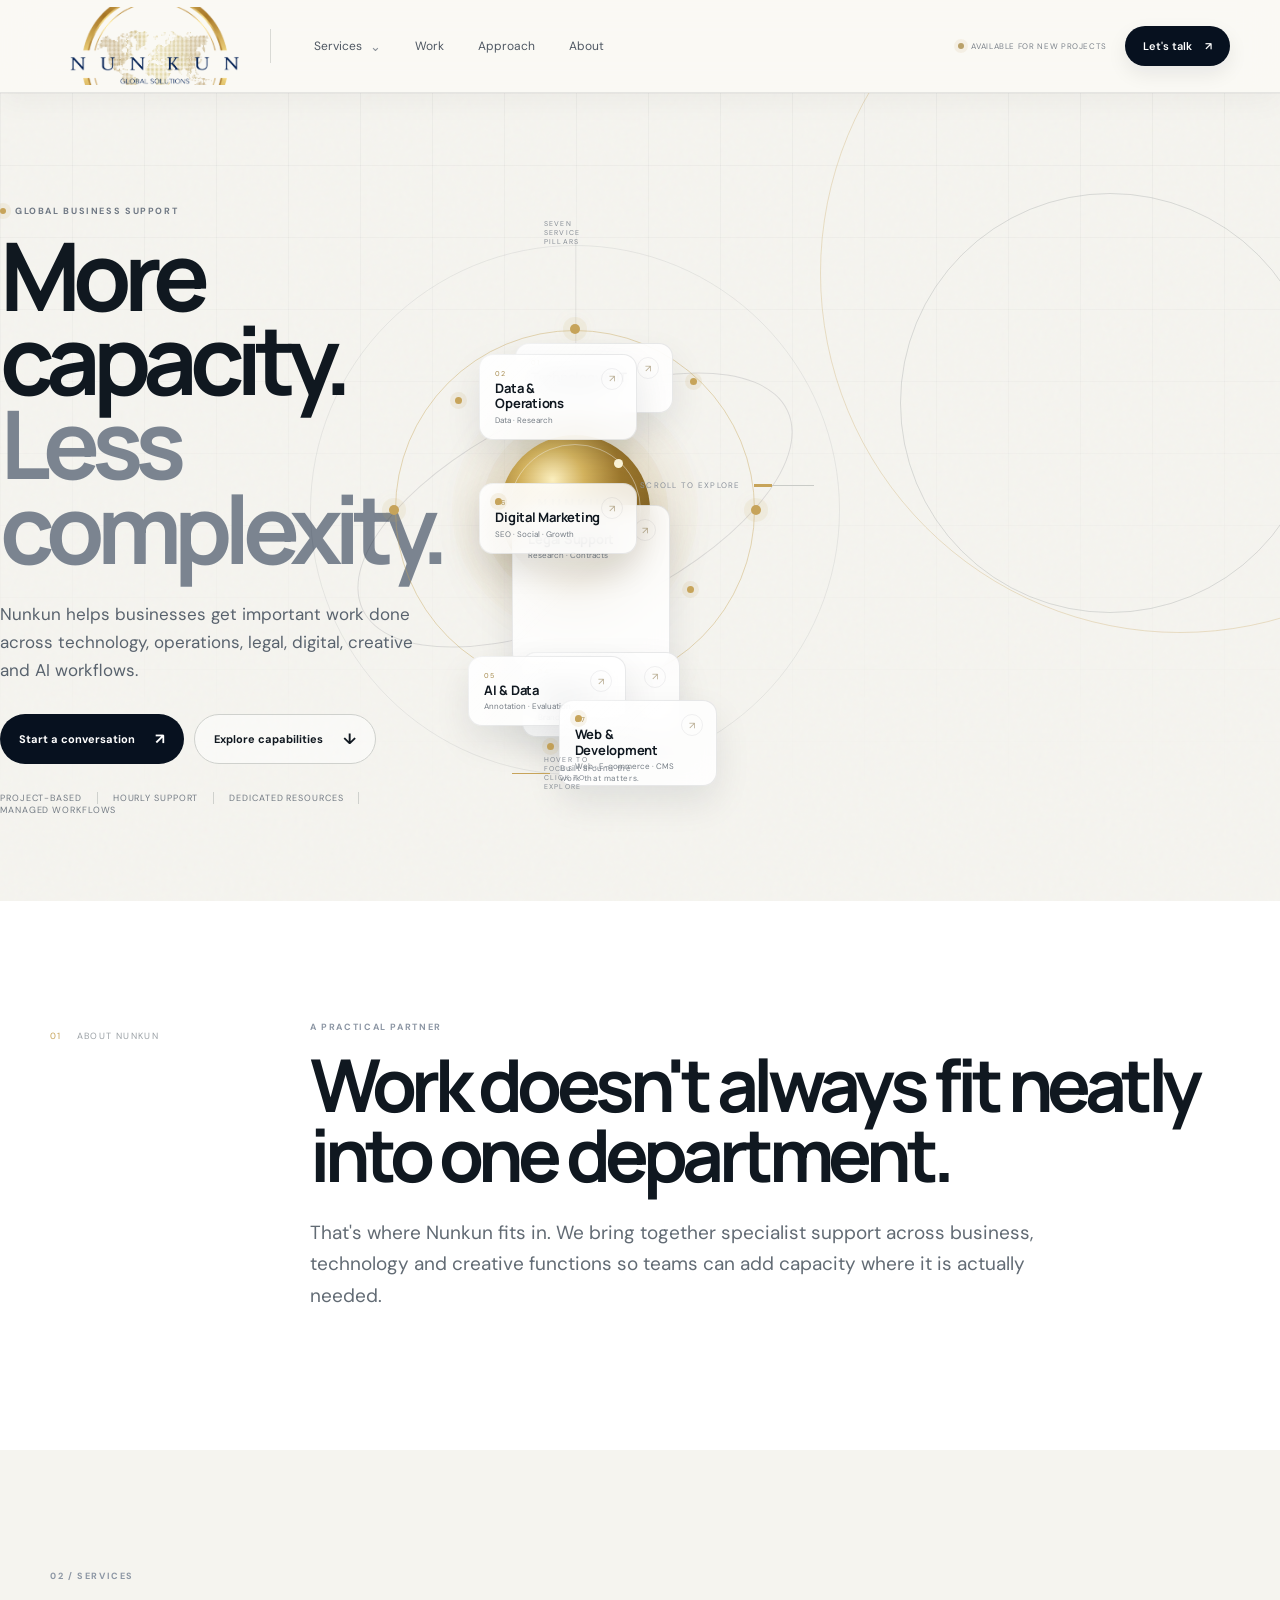
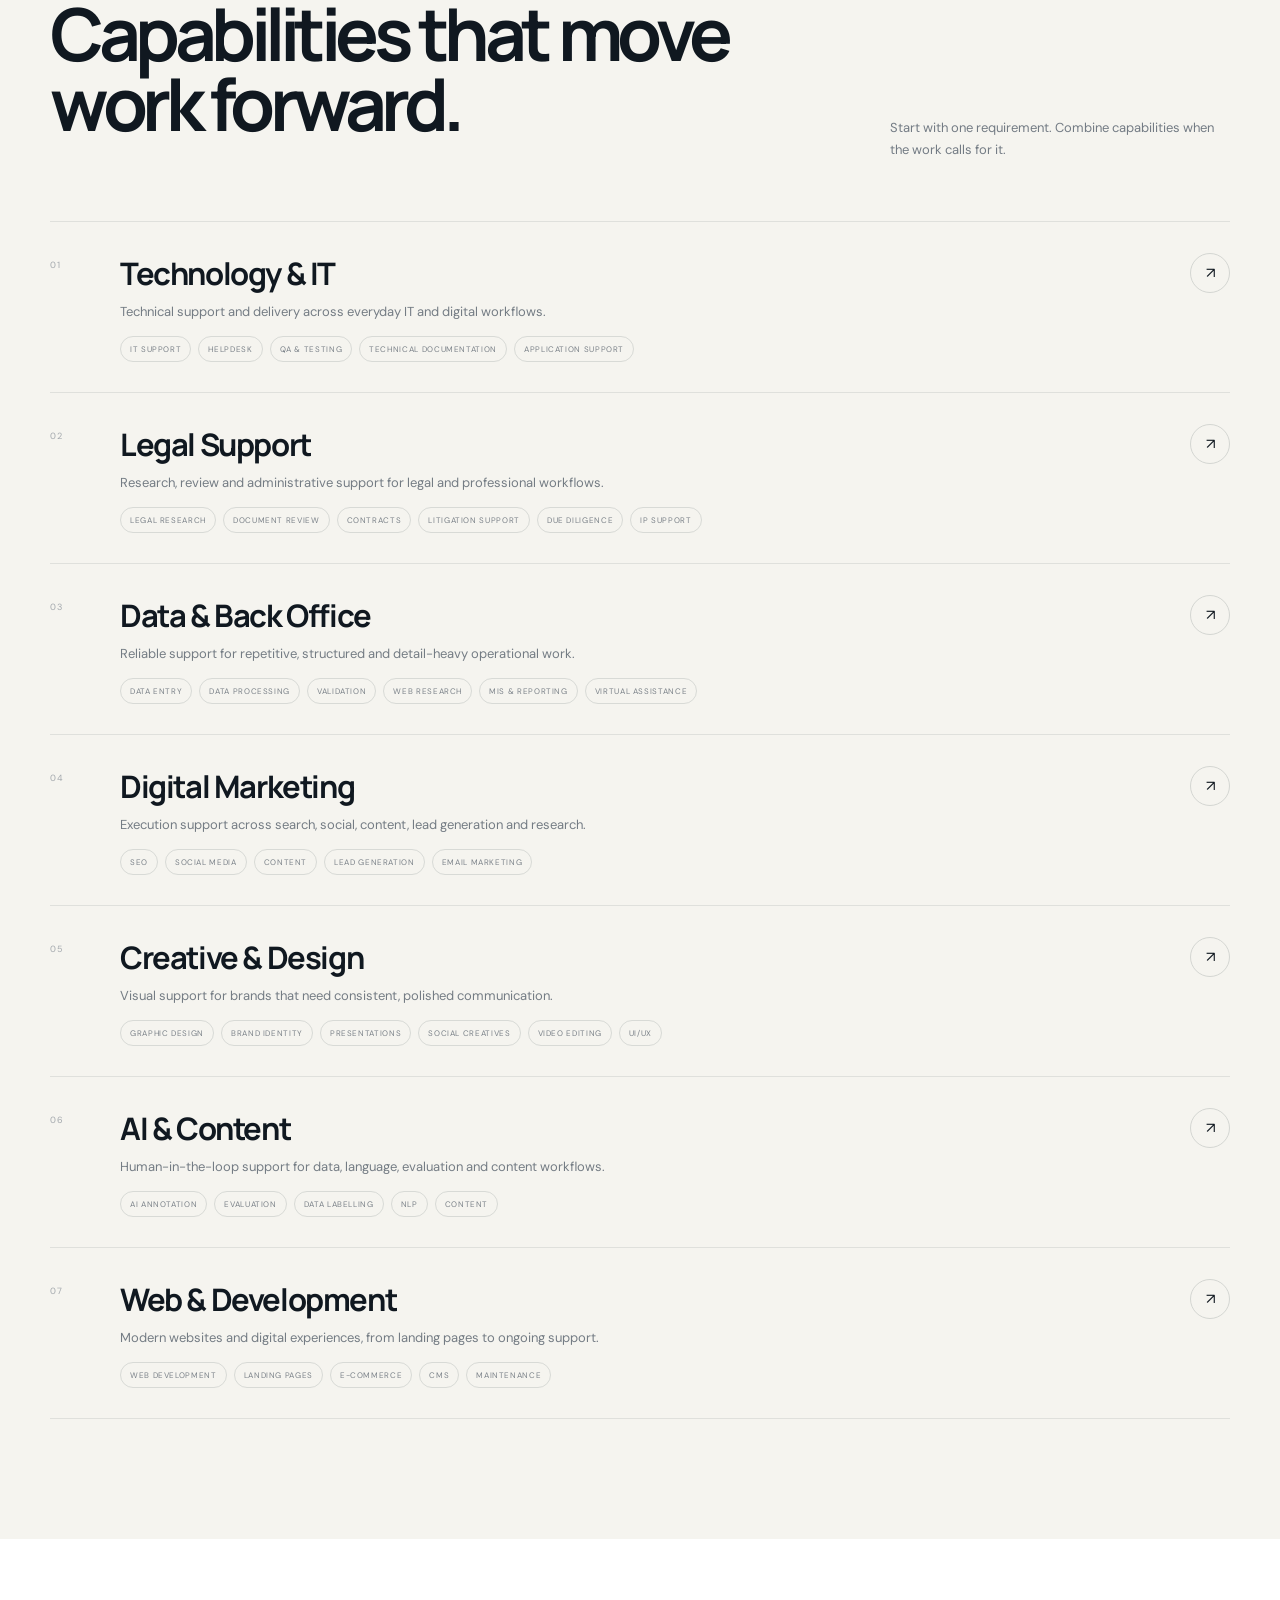
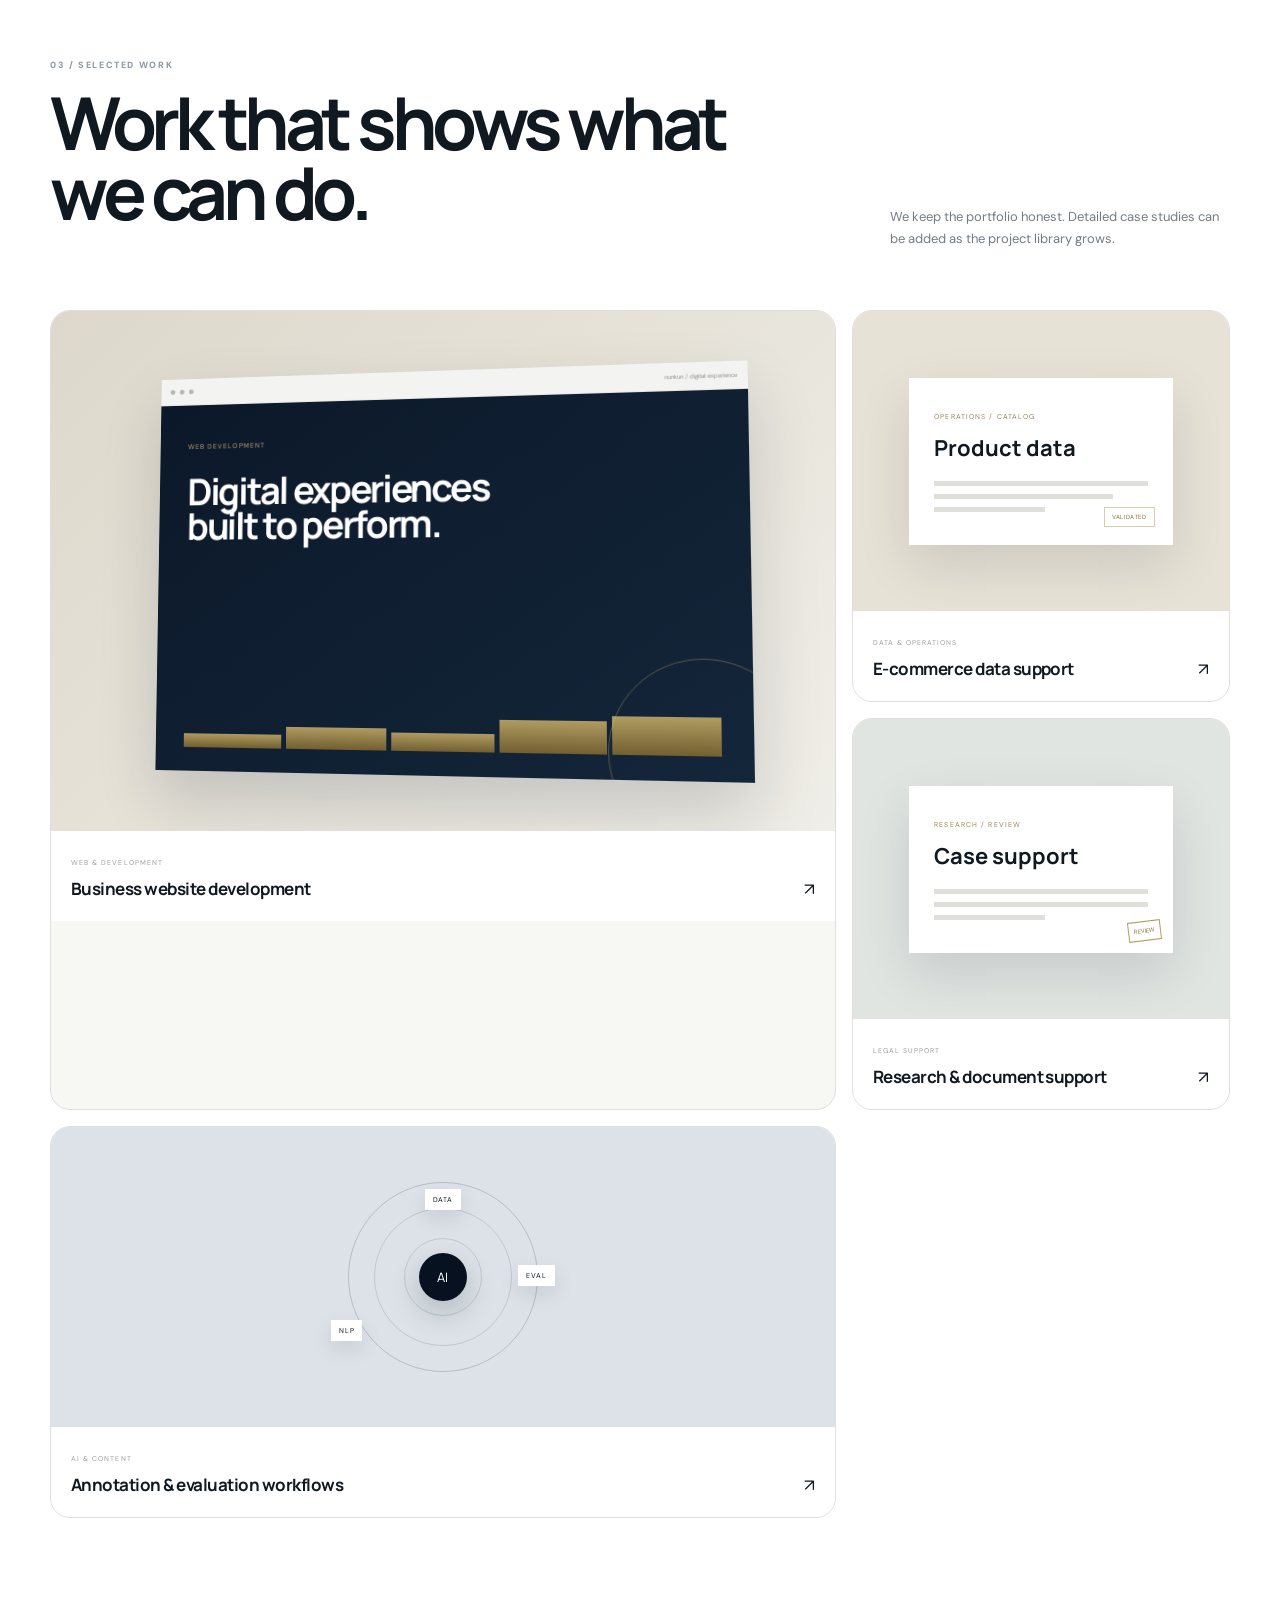
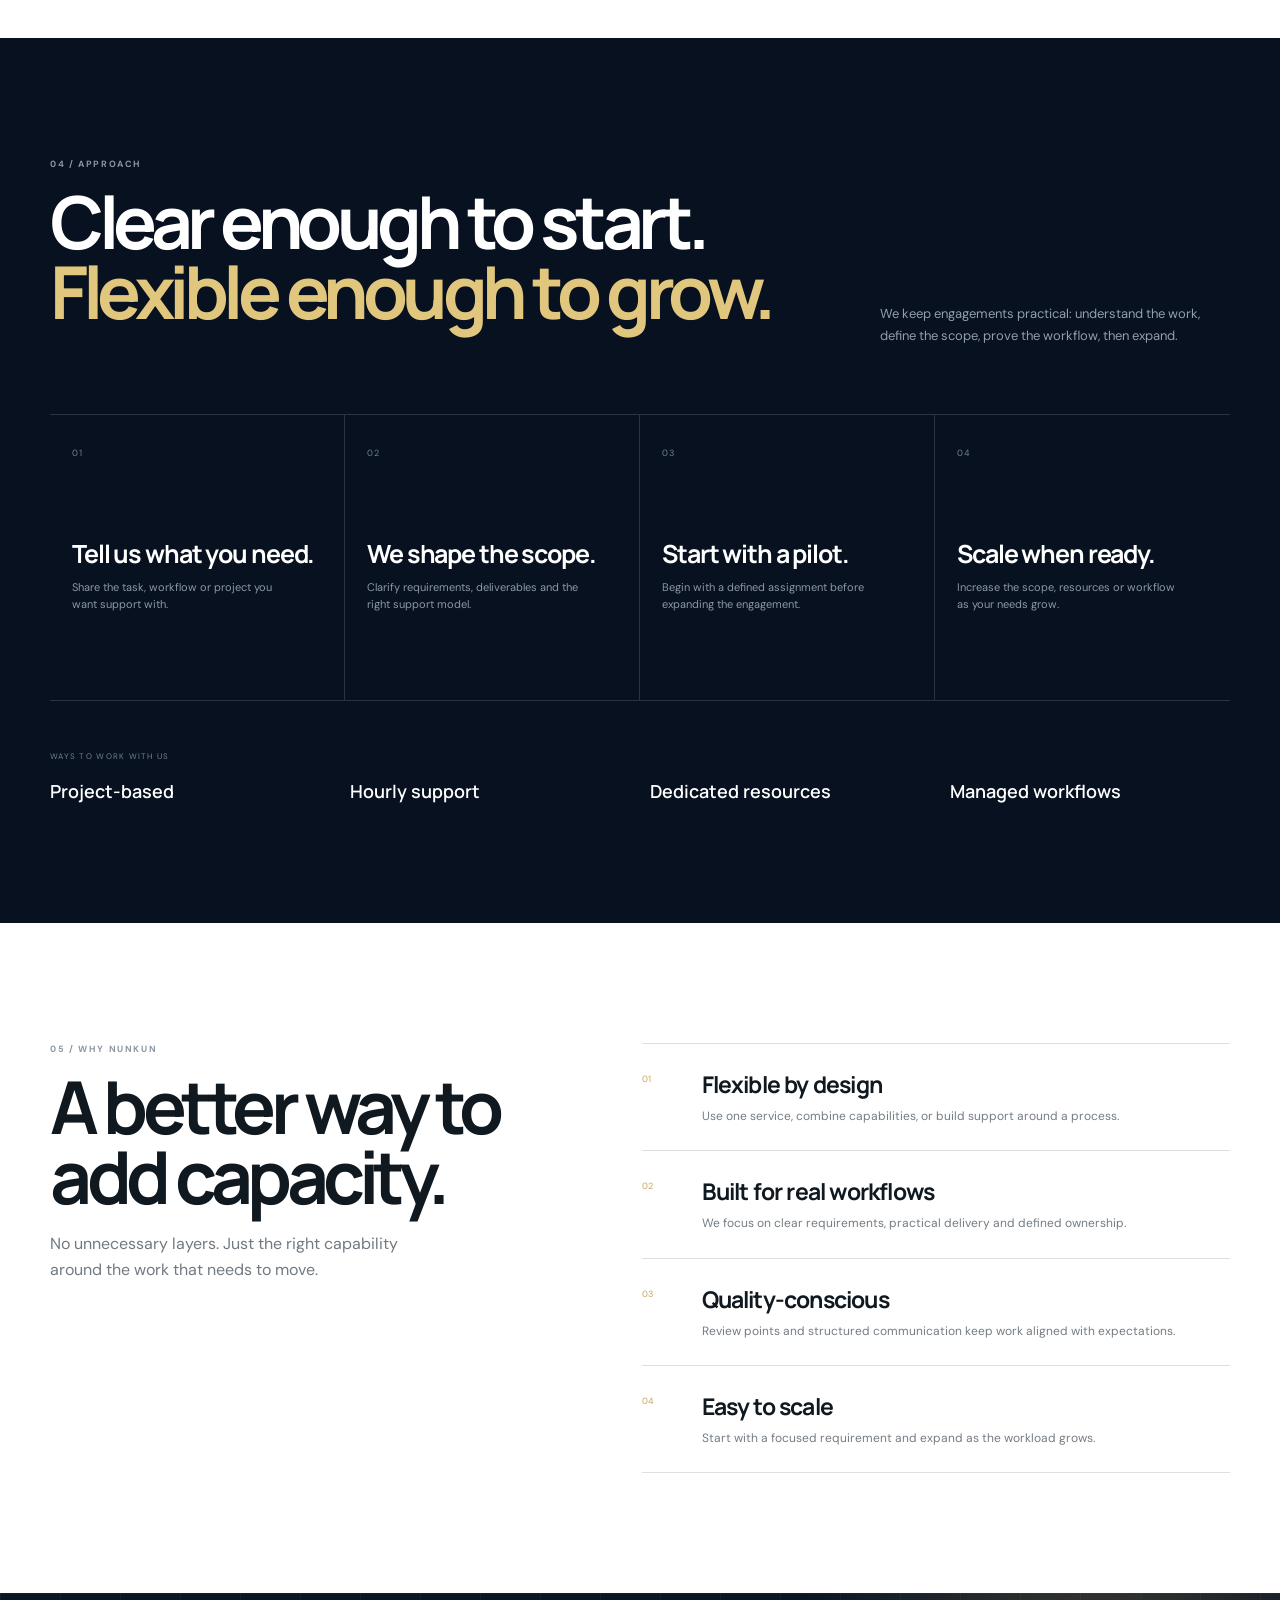
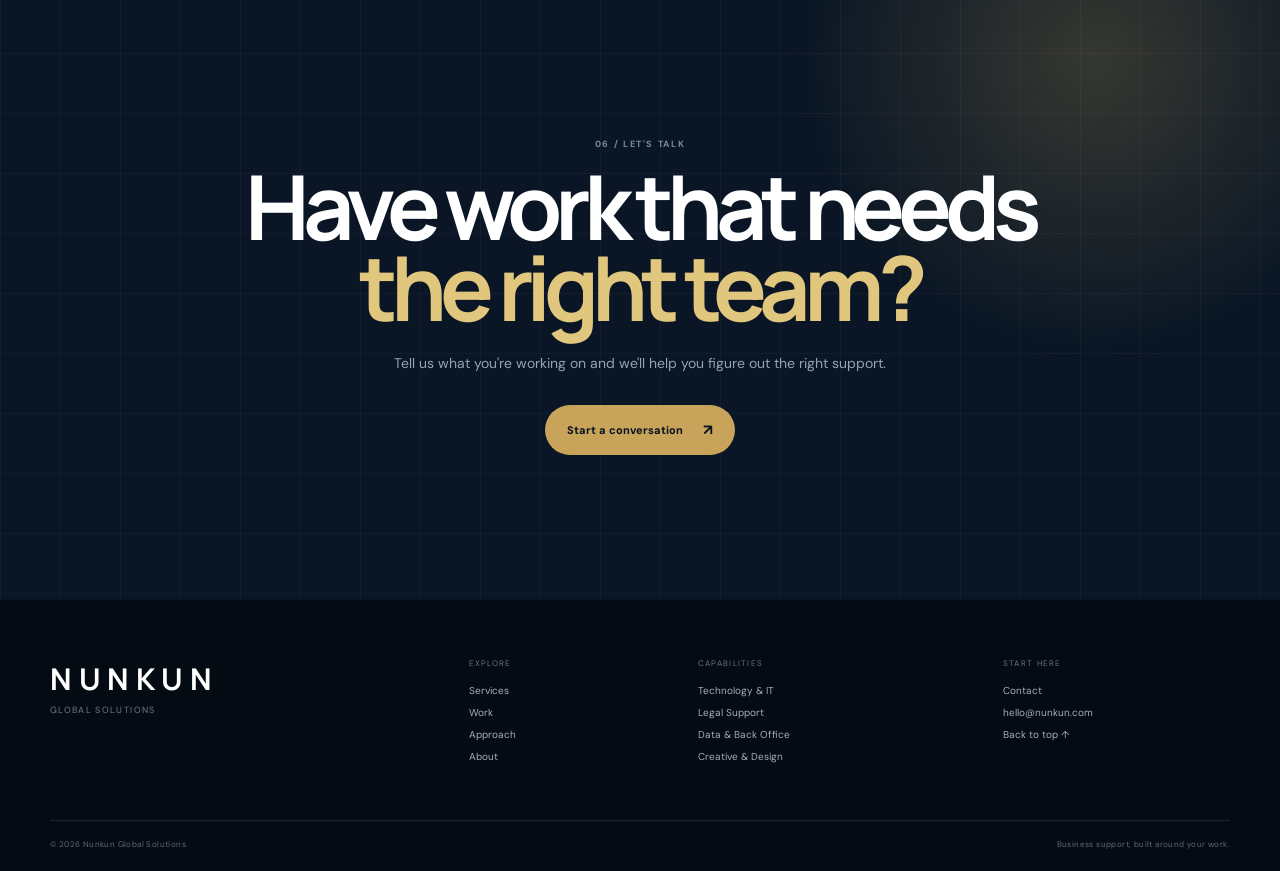
==== commit 476cf397: "Add files via upload" ====
--- a/index.html
+++ b/index.html
@@ -111,24 +111,30 @@
           <div class="hero-note"><span>Project-based</span><span>Hourly support</span><span>Dedicated resources</span><span>Managed workflows</span></div>
         </div>
         <div class="hero-visual reveal reveal-delay" aria-label="Nunkun capabilities visual">
-          <div class="capability-scene">
-            <div class="scene-orbit orbit-one"></div>
-            <div class="scene-orbit orbit-two"></div>
-            <div class="scene-orbit orbit-three"></div>
-            <div class="scene-cross cross-x"></div>
-            <div class="scene-cross cross-y"></div>
-            <div class="scene-core">
+          <div class="capability-scene" role="list" aria-label="Nunkun service pillars">
+            <div class="scene-glow" aria-hidden="true"></div>
+            <div class="scene-orbit orbit-one" aria-hidden="true"></div>
+            <div class="scene-orbit orbit-two" aria-hidden="true"></div>
+            <div class="scene-orbit orbit-three" aria-hidden="true"></div>
+            <div class="scene-cross cross-x" aria-hidden="true"></div>
+            <div class="scene-cross cross-y" aria-hidden="true"></div>
+            <div class="orbit-notch notch-a" aria-hidden="true"></div>
+            <div class="orbit-notch notch-b" aria-hidden="true"></div>
+            <div class="orbit-notch notch-c" aria-hidden="true"></div>
+            <div class="scene-core" aria-hidden="true">
               <span class="core-word">NUNKUN</span>
               <span class="core-sub">GLOBAL SOLUTIONS</span>
               <span class="core-pulse"></span>
             </div>
-            <div class="cap-node node-tech"><span class="node-index">01</span><strong>Technology</strong><small>IT · QA · Web</small></div>
-            <div class="cap-node node-ops"><span class="node-index">02</span><strong>Operations</strong><small>Data · Research</small></div>
-            <div class="cap-node node-legal"><span class="node-index">03</span><strong>Legal</strong><small>Research · Contracts</small></div>
-            <div class="cap-node node-creative"><span class="node-index">04</span><strong>Creative</strong><small>Design · Content</small></div>
-            <div class="cap-node node-ai"><span class="node-index">05</span><strong>AI & Data</strong><small>Annotation · Evaluation</small></div>
-            <div class="scene-label label-top">SPECIALIST CAPABILITIES</div>
-            <div class="scene-label label-bottom">ONE PARTNER / MANY WORKFLOWS</div>
+            <a href="#technology" class="cap-node node-tech" role="listitem" aria-label="Technology and IT services"><span class="node-index">01</span><strong>Technology & IT</strong><small>IT · QA · Support</small><span class="node-arrow">↗</span></a>
+            <a href="#data" class="cap-node node-ops" role="listitem" aria-label="Data and back office services"><span class="node-index">02</span><strong>Data & Operations</strong><small>Data · Research</small><span class="node-arrow">↗</span></a>
+            <a href="#legal" class="cap-node node-legal" role="listitem" aria-label="Legal support services"><span class="node-index">03</span><strong>Legal Support</strong><small>Research · Contracts</small><span class="node-arrow">↗</span></a>
+            <a href="#creative" class="cap-node node-creative" role="listitem" aria-label="Creative and design services"><span class="node-index">04</span><strong>Creative & Design</strong><small>Brand · UI · Content</small><span class="node-arrow">↗</span></a>
+            <a href="#ai" class="cap-node node-ai" role="listitem" aria-label="AI and content services"><span class="node-index">05</span><strong>AI & Data</strong><small>Annotation · Evaluation</small><span class="node-arrow">↗</span></a>
+            <a href="#marketing" class="cap-node node-marketing" role="listitem" aria-label="Digital marketing services"><span class="node-index">06</span><strong>Digital Marketing</strong><small>SEO · Social · Growth</small><span class="node-arrow">↗</span></a>
+            <a href="#web" class="cap-node node-web" role="listitem" aria-label="Web and development services"><span class="node-index">07</span><strong>Web & Development</strong><small>Web · E-commerce · CMS</small><span class="node-arrow">↗</span></a>
+            <div class="scene-label label-top">SEVEN SERVICE PILLARS</div>
+            <div class="scene-label label-bottom">HOVER TO FOCUS · CLICK TO EXPLORE</div>
           </div>
           <div class="hero-side-note"><span class="note-line"></span><span>Built around the work that matters.</span></div>
         </div>
--- a/styles.css
+++ b/styles.css
@@ -36,3 +36,46 @@
 @keyframes nodeFloat{0%,100%{transform:translateY(0)}50%{transform:translateY(-7px)}}
 @media(max-width:1050px){.capability-scene{height:500px}.hero-side-note{right:0}.node-tech{left:0}.node-ops{right:0}.node-legal{left:0}.node-creative{right:2%}}
 @media(max-width:760px){.hero-visual{height:430px;margin-top:10px}.capability-scene{height:400px;width:100%}.orbit-one{width:250px;height:250px}.orbit-two{width:330px;height:145px}.orbit-three{width:365px;height:365px}.scene-core{width:112px;height:112px}.core-word{font-size:10px}.core-sub{font-size:4px}.core-pulse{width:6px;height:6px;top:18px;right:21px}.cap-node{min-width:105px;padding:9px 10px;border-radius:10px}.cap-node strong{font-size:10px}.cap-node small{font-size:6.5px}.node-index{font-size:6px}.node-tech{left:0;top:13%}.node-ops{right:0;top:29%}.node-legal{left:0;bottom:18%}.node-creative{right:0;bottom:8%}.node-ai{top:2%;left:38%}.cap-node:after{display:none}.scene-label{font-size:5.5px}.label-top{top:-5%}.label-bottom{bottom:-5%}.hero-side-note{display:none}}
+
+/* v6 hero capability interaction — seven service pillars around a single core */
+.hero-visual{overflow:visible}
+.capability-scene{isolation:isolate;perspective:1000px}
+.scene-glow{position:absolute;left:50%;top:50%;width:260px;height:260px;transform:translate(-50%,-50%);background:radial-gradient(circle,rgba(199,164,90,.18),rgba(199,164,90,.05) 38%,transparent 72%);filter:blur(12px);z-index:0;animation:glowBreath 6s ease-in-out infinite}
+.scene-orbit{transition:opacity .45s ease,transform .8s cubic-bezier(.22,.61,.36,1)}
+.scene-cross{opacity:.55;transition:opacity .45s ease}
+.capability-scene:has(.cap-node:hover) .scene-orbit{opacity:.45}
+.capability-scene:has(.cap-node:hover) .scene-cross{opacity:.18}
+.capability-scene:has(.cap-node:hover) .scene-core{transform:translate(-50%,-50%) scale(.94);filter:saturate(.85)}
+
+.cap-node{color:var(--ink);text-decoration:none;cursor:pointer;min-width:158px;padding:14px 35px 14px 15px;border-radius:14px;border:1px solid rgba(7,17,31,.09);background:rgba(255,255,255,.84);box-shadow:0 16px 36px rgba(7,17,31,.09);backdrop-filter:blur(13px);-webkit-backdrop-filter:blur(13px);transform-origin:center;transition:transform .4s cubic-bezier(.2,.8,.2,1),opacity .35s ease,filter .35s ease,box-shadow .4s ease,border-color .4s ease;background .4s ease;}
+.cap-node:hover,.cap-node:focus-visible{transform:scale(1.14) translateY(-4px)!important;z-index:30!important;opacity:1!important;filter:none!important;background:rgba(255,255,255,.98);border-color:rgba(199,164,90,.52);box-shadow:0 28px 56px rgba(7,17,31,.18),0 0 0 1px rgba(199,164,90,.12)}
+.capability-scene:has(.cap-node:hover) .cap-node:not(:hover){opacity:.28;filter:blur(1px) saturate(.55);transform:scale(.88)}
+.capability-scene:has(.cap-node:focus-visible) .cap-node:not(:focus-visible){opacity:.28;filter:blur(1px) saturate(.55);transform:scale(.88)}
+.cap-node::before{content:"";position:absolute;inset:-1px;border-radius:inherit;pointer-events:none;background:linear-gradient(135deg,rgba(255,255,255,.76),transparent 46%);opacity:.7}
+.node-arrow{position:absolute;right:13px;top:13px;width:22px;height:22px;border:1px solid rgba(7,17,31,.10);border-radius:50%;display:grid;place-items:center;font-size:10px;color:#7f6a3a;opacity:.55;transition:transform .35s ease,opacity .35s ease,background .35s ease}
+.cap-node:hover .node-arrow,.cap-node:focus-visible .node-arrow{transform:translate(2px,-2px) rotate(-6deg);opacity:1;background:rgba(199,164,90,.10)}
+.cap-node strong{font-size:13px;line-height:1.18;position:relative}
+.cap-node small{font-size:8px;position:relative}
+.cap-node .node-index{position:relative}
+
+/* service pillar placements */
+.node-tech{left:2%;top:19%;animation-delay:-.8s}
+.node-ops{right:0;top:21%;animation-delay:-2.2s}
+.node-legal{left:0;top:49%;animation-delay:-3.1s}
+.node-creative{left:8%;bottom:8%;animation-delay:-1.3s}
+.node-ai{right:9%;bottom:10%;left:auto;top:auto;animation-delay:-4s}
+.node-marketing{right:0;top:45%;animation-delay:-1.7s}
+.node-web{left:37%;bottom:-1%;animation-delay:-2.9s}
+
+/* connector hint lines */
+.orbit-notch{position:absolute;left:50%;top:50%;width:10px;height:10px;border-radius:50%;background:var(--gold);box-shadow:0 0 0 7px rgba(199,164,90,.10),0 0 20px rgba(199,164,90,.22);z-index:2;animation:notchPulse 3s ease-in-out infinite}
+.notch-a{transform:translate(-50%,-50%) translateX(181px)}
+.notch-b{transform:translate(-50%,-50%) translateY(-181px);animation-delay:-1s}
+.notch-c{transform:translate(-50%,-50%) translateX(-181px);animation-delay:-2s}
+
+.scene-label{z-index:5}
+.label-bottom{bottom:-2%}
+@keyframes glowBreath{0%,100%{transform:translate(-50%,-50%) scale(.95);opacity:.8}50%{transform:translate(-50%,-50%) scale(1.08);opacity:1}}
+@keyframes notchPulse{0%,100%{opacity:.55;transform-origin:center;box-shadow:0 0 0 6px rgba(199,164,90,.08),0 0 14px rgba(199,164,90,.14)}50%{opacity:1;box-shadow:0 0 0 10px rgba(199,164,90,.02),0 0 24px rgba(199,164,90,.30)}}
+@media(max-width:1050px){.cap-node{min-width:142px}.node-tech{left:0}.node-ops{right:0}.node-legal{left:0}.node-marketing{right:0}.node-creative{left:1%}.node-ai{right:2%}.node-web{left:35%}}
+@media(max-width:760px){.capability-scene{height:430px}.scene-glow{width:190px;height:190px}.node-tech{left:0;top:12%}.node-ops{right:0;top:18%}.node-legal{left:0;top:39%}.node-marketing{right:0;top:39%}.node-creative{left:0;bottom:8%}.node-ai{right:0;bottom:8%}.node-web{left:34%;bottom:-2%}.cap-node{min-width:104px;padding:9px 30px 9px 10px}.cap-node strong{font-size:9px}.cap-node small{font-size:6.3px}.node-arrow{width:18px;height:18px;right:8px;top:9px;font-size:8px}.orbit-one{width:250px;height:250px}.orbit-two{width:330px;height:145px}.orbit-three{width:365px;height:365px}.notch-a{transform:translate(-50%,-50%) translateX(125px)}.notch-b{transform:translate(-50%,-50%) translateY(-125px)}.notch-c{transform:translate(-50%,-50%) translateX(-125px)}.label-bottom{bottom:-7%}}
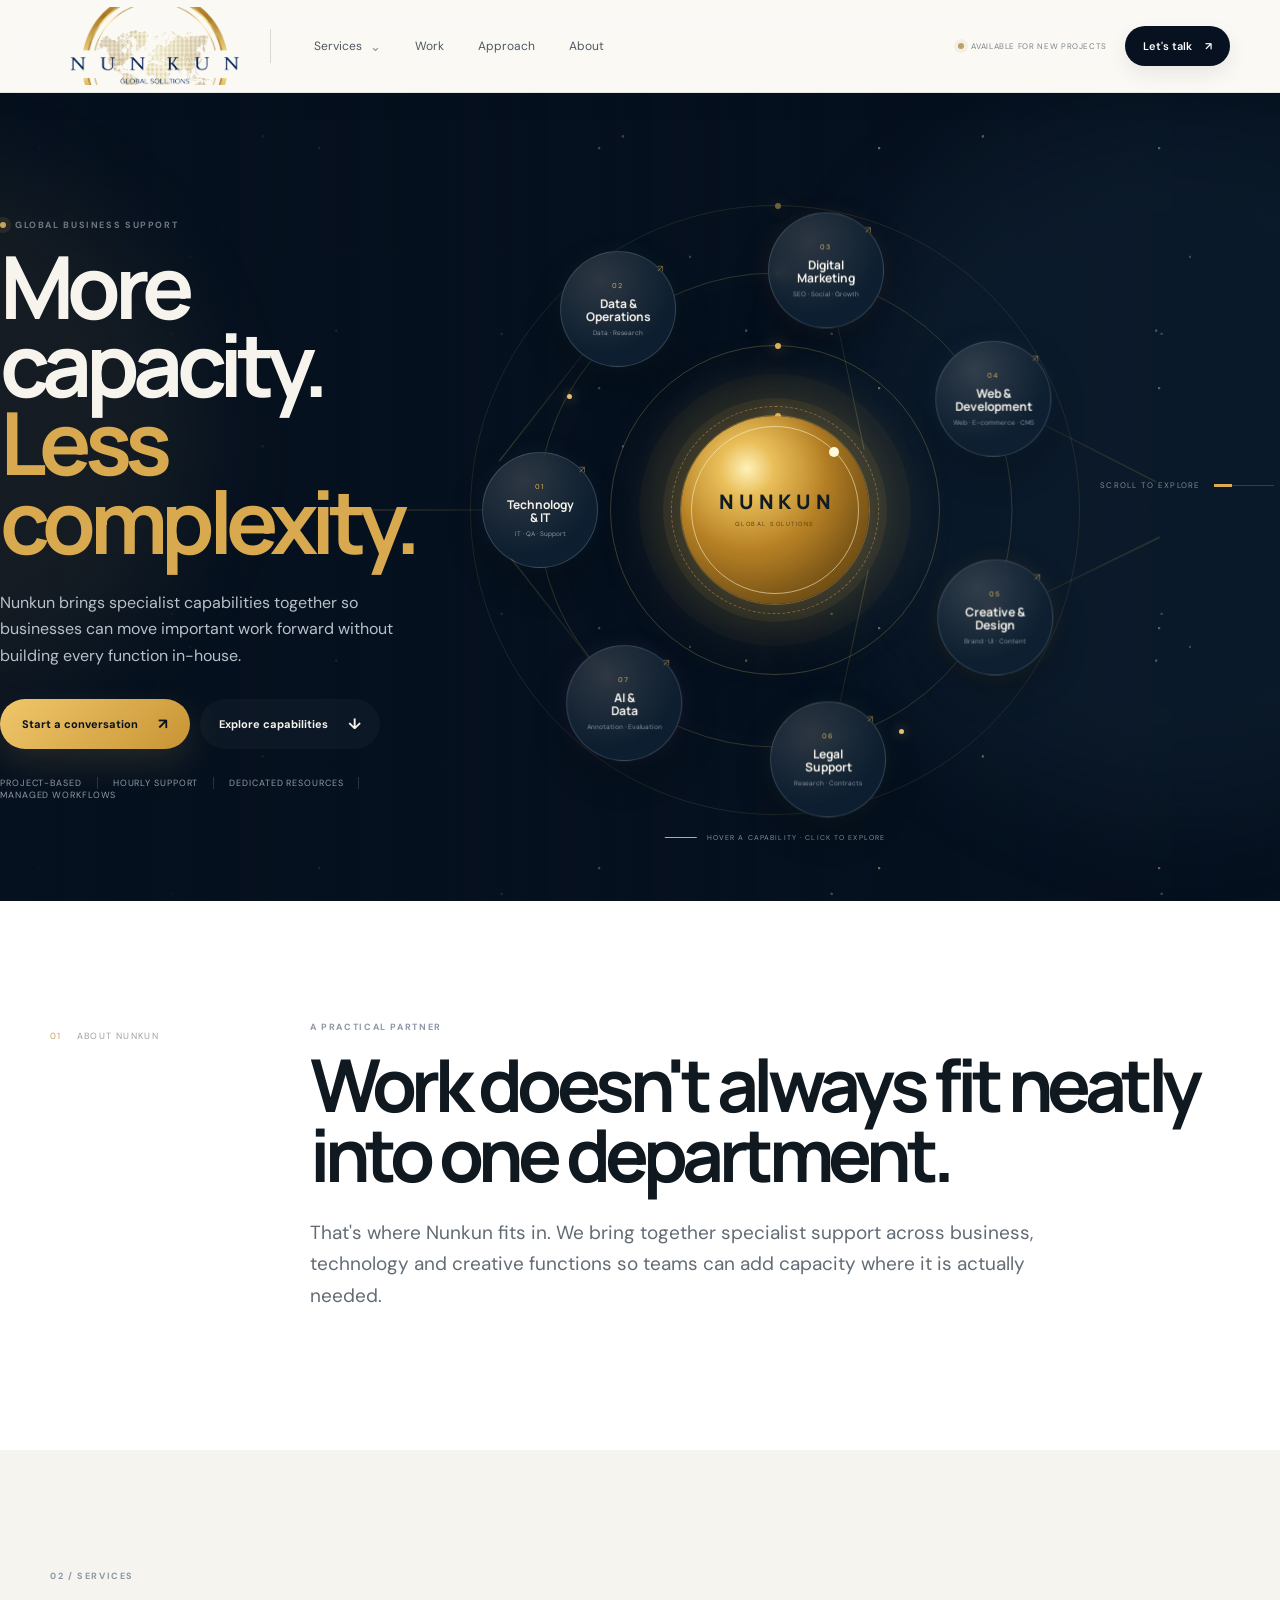
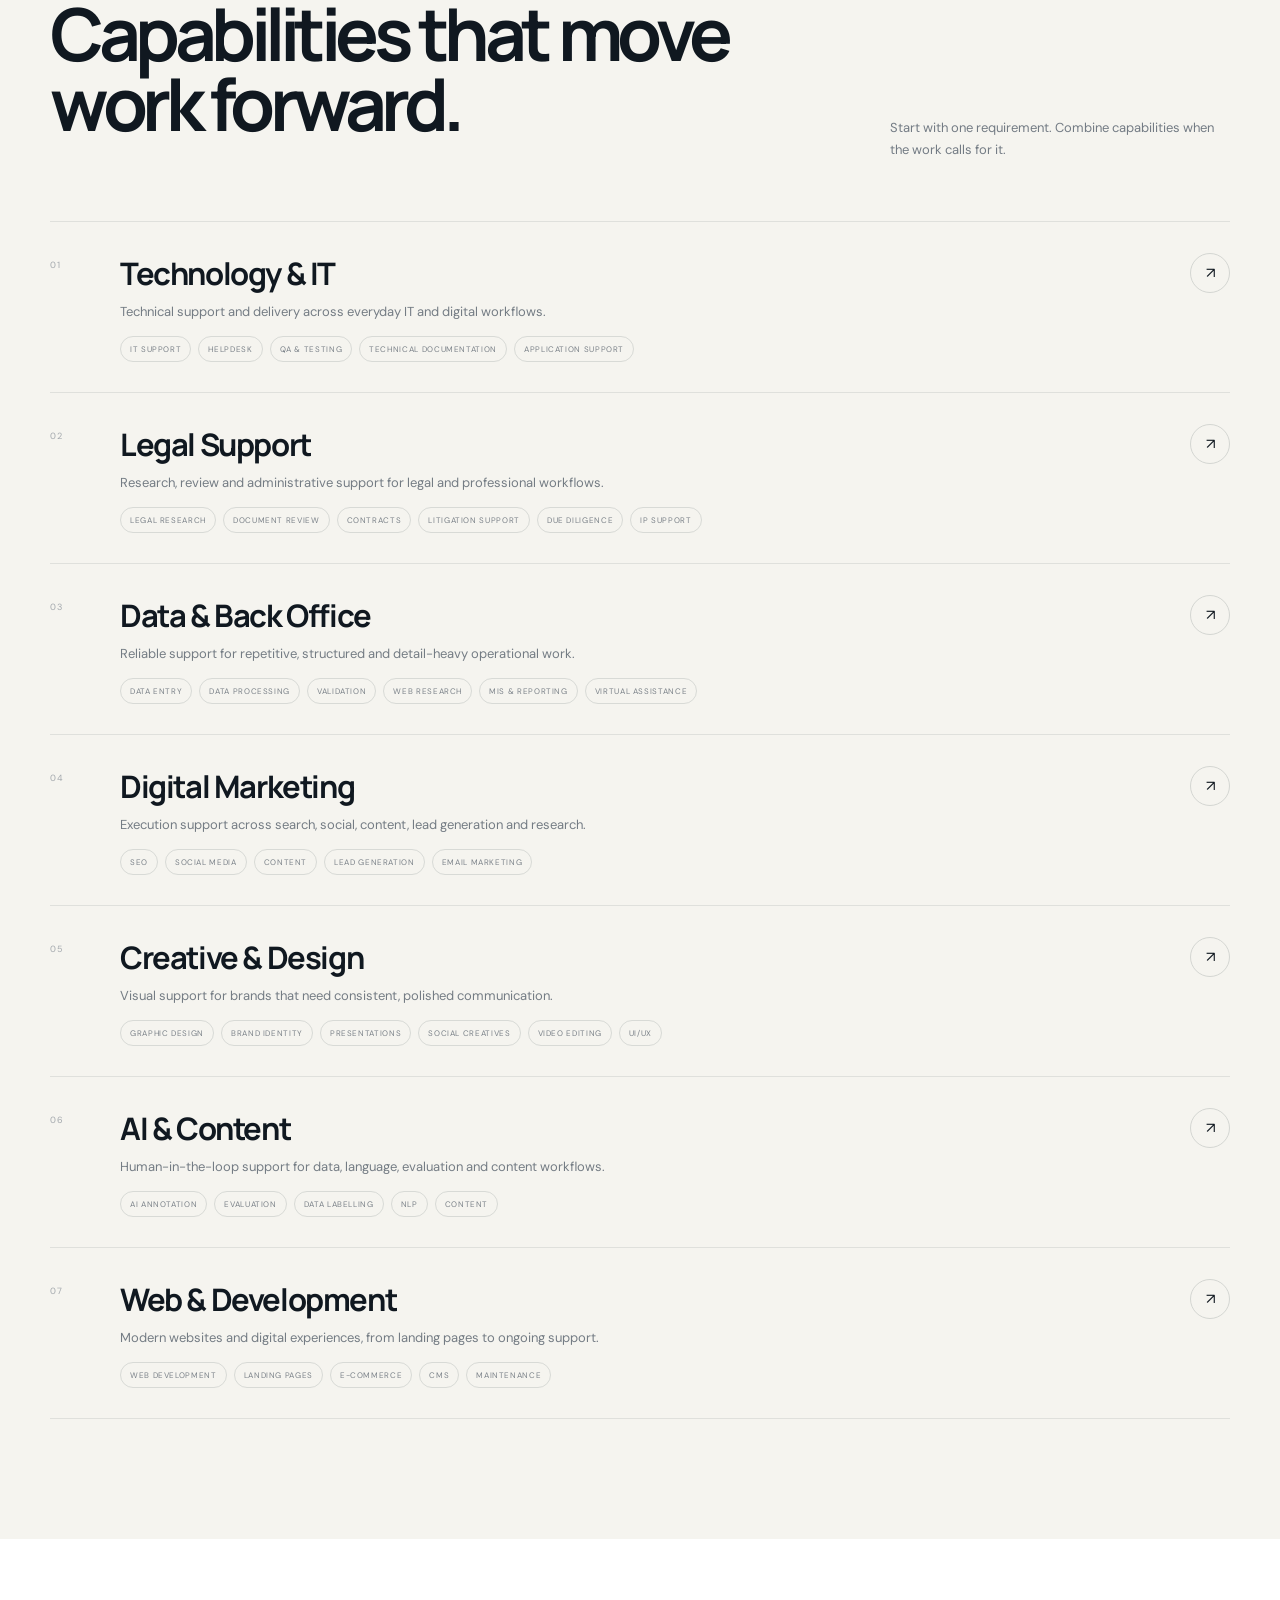
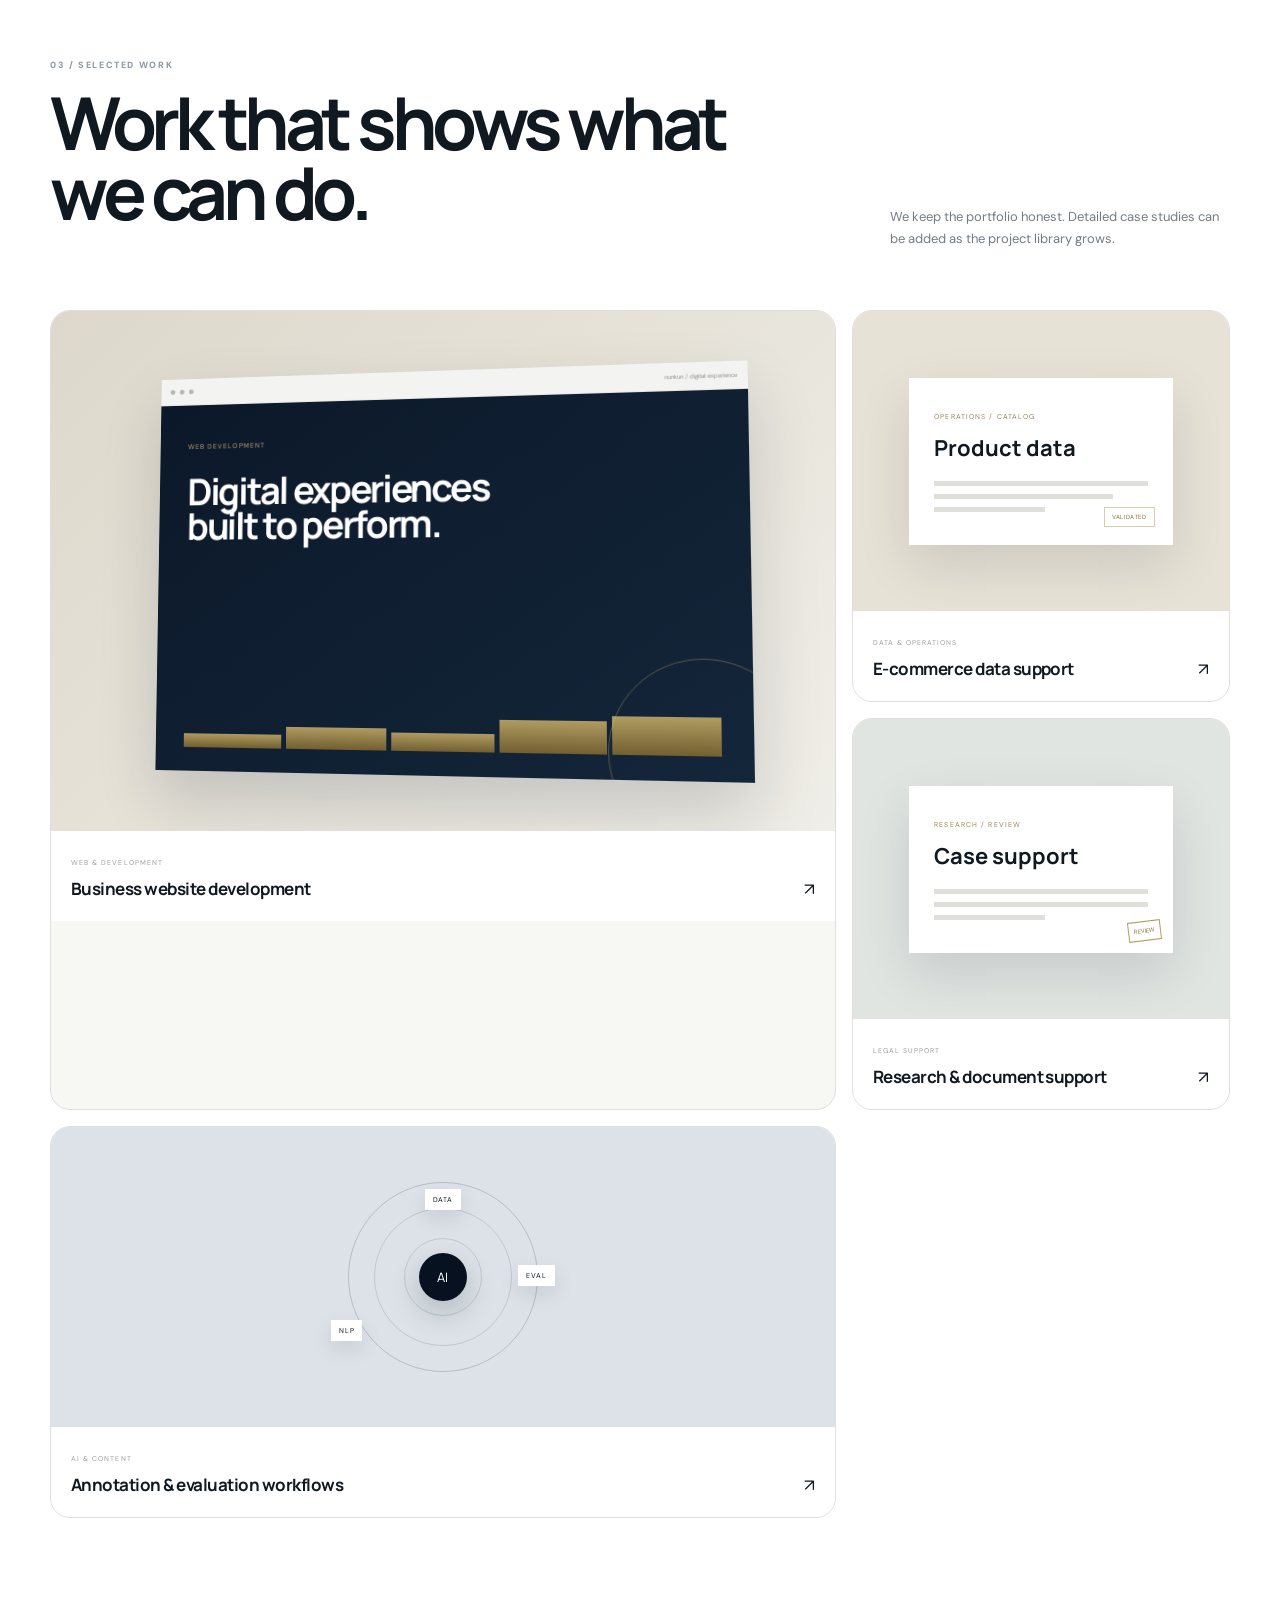
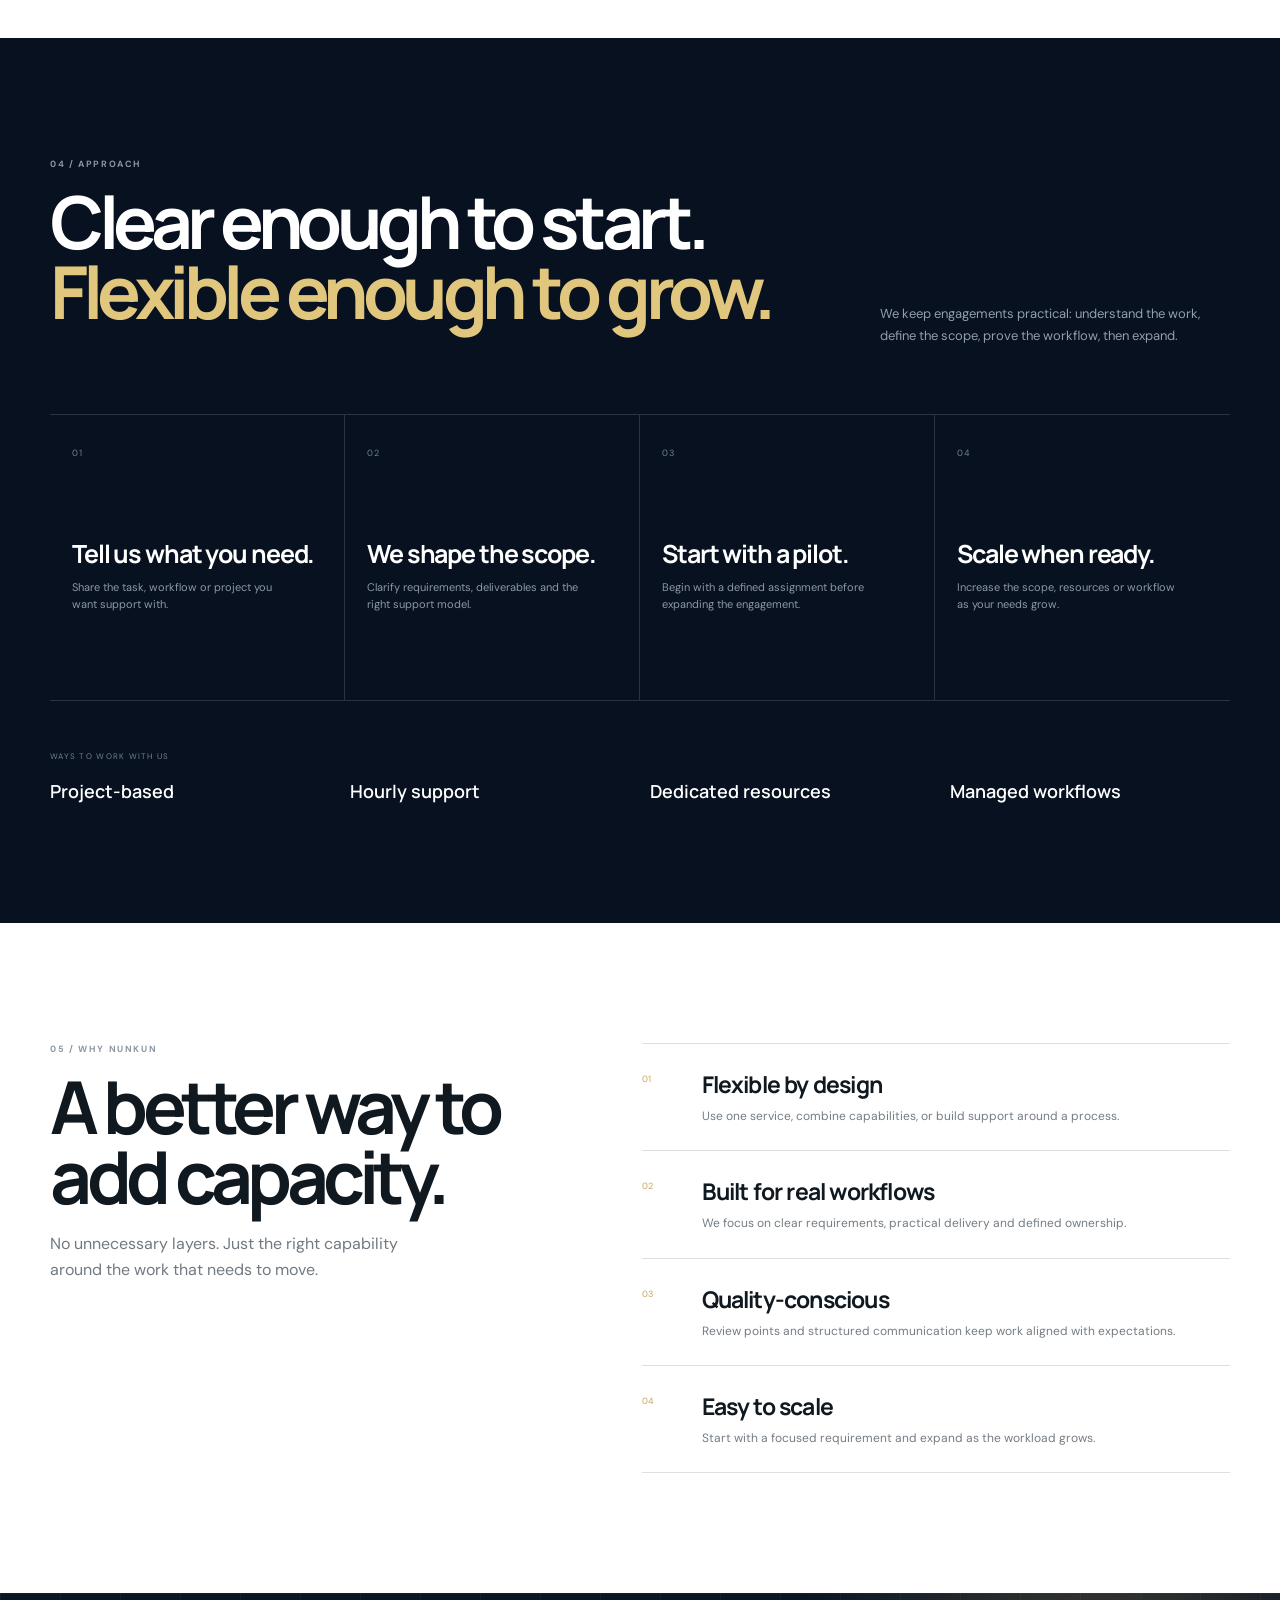
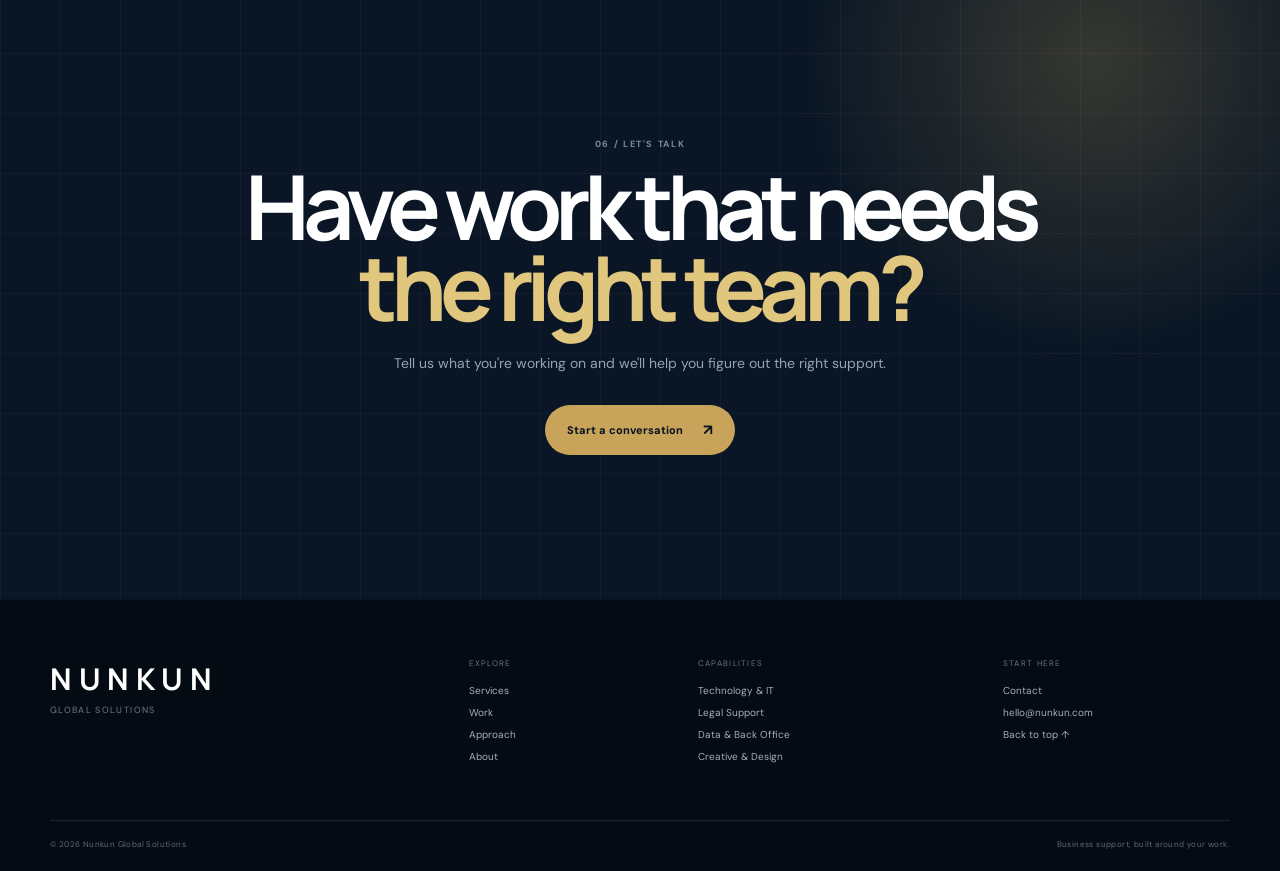
==== commit 7ad6f063: "Add files via upload" ====
--- a/index.html
+++ b/index.html
@@ -82,64 +82,55 @@
           <a class="text-link" href="#services">See services overview <span>↗</span></a>
         </div>
         <div class="mega-columns">
-          <div class="mega-col"><h3>Technology & IT</h3><a href="#technology">IT Support</a><a href="#technology">Helpdesk Support</a><a href="#technology">Technical Support</a><a href="#technology">QA & Testing</a><a href="#technology">Technical Documentation</a><a href="#technology">Application Support</a></div>
-          <div class="mega-col legal-menu"><h3>Legal Support</h3><a href="#legal">Legal Research</a><a href="#legal">Case Law Research</a><a href="#legal">Document Review</a><a href="#legal">Deposition Summaries</a><a href="#legal">Trial Preparation</a><a href="#legal">Legal Transcription</a><a href="#legal">Contract Drafting</a><a href="#legal">Contract Review & Abstraction</a><a href="#legal">CLM Administration</a><a href="#legal">Redlining & Negotiation</a><a href="#legal">Corporate Compliance</a><a href="#legal">Due Diligence Support</a><a href="#legal">IP / Patent Support</a><a href="#legal">Patent Search & Analysis</a><a href="#legal">Trademark Support</a><a href="#legal">IP Docketing</a><a href="#legal">Legal Billing & Invoicing</a></div>
-          <div class="mega-col"><h3>Data & Back Office</h3><a href="#data">Data Entry</a><a href="#data">Data Processing</a><a href="#data">Data Validation</a><a href="#data">Data Management</a><a href="#data">Web Research</a><a href="#data">Document Processing</a><a href="#data">MIS & Reporting</a><a href="#data">Virtual Assistance</a><a href="#data">Administrative Support</a></div>
-          <div class="mega-col"><h3>Digital Marketing</h3><a href="#marketing">SEO Support</a><a href="#marketing">Social Media Management</a><a href="#marketing">Content Marketing</a><a href="#marketing">Lead Generation</a><a href="#marketing">Email Marketing</a><a href="#marketing">Market Research</a></div>
-          <div class="mega-col"><h3>Creative & Design</h3><a href="#creative">Graphic Design</a><a href="#creative">Brand Identity</a><a href="#creative">Presentation Design</a><a href="#creative">Social Media Creatives</a><a href="#creative">Video Editing</a><a href="#creative">UI/UX Design</a></div>
-          <div class="mega-col"><h3>AI & Content</h3><a href="#ai">AI Data Annotation</a><a href="#ai">AI Evaluation</a><a href="#ai">Data Labelling</a><a href="#ai">Content Moderation</a><a href="#ai">Language / NLP Support</a><a href="#ai">Content Writing</a><a href="#ai">AI Training Support</a></div>
-          <div class="mega-col"><h3>Web & Development</h3><a href="#web">Website Development</a><a href="#web">Landing Pages</a><a href="#web">E-commerce Development</a><a href="#web">CMS Development</a><a href="#web">Website Maintenance</a></div>
+          <div class="mega-col"><h3>Technology & IT</h3><a href="services/technology-it.html">IT Support</a><a href="services/technology-it.html">Helpdesk Support</a><a href="services/technology-it.html">Technical Support</a><a href="services/technology-it.html">QA & Testing</a><a href="services/technology-it.html">Technical Documentation</a><a href="services/technology-it.html">Application Support</a></div>
+          <div class="mega-col legal-menu"><h3>Legal Support</h3><a href="services/legal-support.html">Legal Research</a><a href="services/legal-support.html">Case Law Research</a><a href="services/legal-support.html">Document Review</a><a href="services/legal-support.html">Deposition Summaries</a><a href="services/legal-support.html">Trial Preparation</a><a href="services/legal-support.html">Legal Transcription</a><a href="services/legal-support.html">Contract Drafting</a><a href="services/legal-support.html">Contract Review & Abstraction</a><a href="services/legal-support.html">CLM Administration</a><a href="services/legal-support.html">Redlining & Negotiation</a><a href="services/legal-support.html">Corporate Compliance</a><a href="services/legal-support.html">Due Diligence Support</a><a href="services/legal-support.html">IP / Patent Support</a><a href="services/legal-support.html">Patent Search & Analysis</a><a href="services/legal-support.html">Trademark Support</a><a href="services/legal-support.html">IP Docketing</a><a href="services/legal-support.html">Legal Billing & Invoicing</a></div>
+          <div class="mega-col"><h3>Data & Back Office</h3><a href="services/data-operations.html">Data Entry</a><a href="services/data-operations.html">Data Processing</a><a href="services/data-operations.html">Data Validation</a><a href="services/data-operations.html">Data Management</a><a href="services/data-operations.html">Web Research</a><a href="services/data-operations.html">Document Processing</a><a href="services/data-operations.html">MIS & Reporting</a><a href="services/data-operations.html">Virtual Assistance</a><a href="services/data-operations.html">Administrative Support</a></div>
+          <div class="mega-col"><h3>Digital Marketing</h3><a href="services/digital-marketing.html">SEO Support</a><a href="services/digital-marketing.html">Social Media Management</a><a href="services/digital-marketing.html">Content Marketing</a><a href="services/digital-marketing.html">Lead Generation</a><a href="services/digital-marketing.html">Email Marketing</a><a href="services/digital-marketing.html">Market Research</a></div>
+          <div class="mega-col"><h3>Creative & Design</h3><a href="services/creative-design.html">Graphic Design</a><a href="services/creative-design.html">Brand Identity</a><a href="services/creative-design.html">Presentation Design</a><a href="services/creative-design.html">Social Media Creatives</a><a href="services/creative-design.html">Video Editing</a><a href="services/creative-design.html">UI/UX Design</a></div>
+          <div class="mega-col"><h3>AI & Content</h3><a href="services/ai-data.html">AI Data Annotation</a><a href="services/ai-data.html">AI Evaluation</a><a href="services/ai-data.html">Data Labelling</a><a href="services/ai-data.html">Content Moderation</a><a href="services/ai-data.html">Language / NLP Support</a><a href="services/ai-data.html">Content Writing</a><a href="services/ai-data.html">AI Training Support</a></div>
+          <div class="mega-col"><h3>Web & Development</h3><a href="services/web-development.html">Website Development</a><a href="services/web-development.html">Landing Pages</a><a href="services/web-development.html">E-commerce Development</a><a href="services/web-development.html">CMS Development</a><a href="services/web-development.html">Website Maintenance</a></div>
         </div>
       </div>
     </div>
     <div class="mobile-menu" aria-hidden="true">
       <a href="#services">Services</a><a href="#work">Work</a><a href="#approach">Approach</a><a href="#about">About</a><a href="#contact">Contact</a>
-      <details><summary>Service categories</summary><a href="#technology">Technology & IT</a><a href="#legal">Legal Support</a><a href="#data">Data & Back Office</a><a href="#marketing">Digital Marketing</a><a href="#creative">Creative & Design</a><a href="#ai">AI & Content</a><a href="#web">Web & Development</a></details>
+      <details><summary>Service categories</summary><a href="services/technology-it.html">Technology & IT</a><a href="services/legal-support.html">Legal Support</a><a href="services/data-operations.html">Data & Back Office</a><a href="services/digital-marketing.html">Digital Marketing</a><a href="services/creative-design.html">Creative & Design</a><a href="services/ai-data.html">AI & Content</a><a href="services/web-development.html">Web & Development</a></details>
     </div>
   </header>
 
   <main>
-    <section class="hero" aria-labelledby="hero-title">
-      <div class="hero-gridlines"></div><div class="hero-noise"></div>
-      <div class="hero-orbit orbit-a"></div><div class="hero-orbit orbit-b"></div>
+    <section class="hero hero-cosmic" aria-labelledby="hero-title">
+      <div class="cosmic-stars" aria-hidden="true"></div>
+      <div class="cosmic-glow glow-left" aria-hidden="true"></div>
+      <div class="cosmic-glow glow-right" aria-hidden="true"></div>
       <div class="container hero-inner">
         <div class="hero-copy reveal">
-          <p class="kicker"><span class="live-dot"></span> GLOBAL BUSINESS SUPPORT</p>
+          <p class="kicker cosmic-kicker"><span class="live-dot"></span> GLOBAL BUSINESS SUPPORT</p>
           <h1 id="hero-title">More capacity.<br><span>Less complexity.</span></h1>
-          <p class="hero-lead">Nunkun helps businesses get important work done across technology, operations, legal, digital, creative and AI workflows.</p>
-          <div class="hero-actions"><a class="btn btn-dark" href="#contact">Start a conversation <span>↗</span></a><a class="btn btn-light" href="#services">Explore capabilities <span>↓</span></a></div>
+          <p class="hero-lead">Nunkun brings specialist capabilities together so businesses can move important work forward without building every function in-house.</p>
+          <div class="hero-actions"><a class="btn btn-gold" href="#contact">Start a conversation <span>↗</span></a><a class="btn btn-ghost" href="#services">Explore capabilities <span>↓</span></a></div>
           <div class="hero-note"><span>Project-based</span><span>Hourly support</span><span>Dedicated resources</span><span>Managed workflows</span></div>
         </div>
-        <div class="hero-visual reveal reveal-delay" aria-label="Nunkun capabilities visual">
-          <div class="capability-scene" role="list" aria-label="Nunkun service pillars">
-            <div class="scene-glow" aria-hidden="true"></div>
-            <div class="scene-orbit orbit-one" aria-hidden="true"></div>
-            <div class="scene-orbit orbit-two" aria-hidden="true"></div>
-            <div class="scene-orbit orbit-three" aria-hidden="true"></div>
-            <div class="scene-cross cross-x" aria-hidden="true"></div>
-            <div class="scene-cross cross-y" aria-hidden="true"></div>
-            <div class="orbit-notch notch-a" aria-hidden="true"></div>
-            <div class="orbit-notch notch-b" aria-hidden="true"></div>
-            <div class="orbit-notch notch-c" aria-hidden="true"></div>
-            <div class="scene-core" aria-hidden="true">
-              <span class="core-word">NUNKUN</span>
-              <span class="core-sub">GLOBAL SOLUTIONS</span>
-              <span class="core-pulse"></span>
-            </div>
-            <a href="#technology" class="cap-node node-tech" role="listitem" aria-label="Technology and IT services"><span class="node-index">01</span><strong>Technology & IT</strong><small>IT · QA · Support</small><span class="node-arrow">↗</span></a>
-            <a href="#data" class="cap-node node-ops" role="listitem" aria-label="Data and back office services"><span class="node-index">02</span><strong>Data & Operations</strong><small>Data · Research</small><span class="node-arrow">↗</span></a>
-            <a href="#legal" class="cap-node node-legal" role="listitem" aria-label="Legal support services"><span class="node-index">03</span><strong>Legal Support</strong><small>Research · Contracts</small><span class="node-arrow">↗</span></a>
-            <a href="#creative" class="cap-node node-creative" role="listitem" aria-label="Creative and design services"><span class="node-index">04</span><strong>Creative & Design</strong><small>Brand · UI · Content</small><span class="node-arrow">↗</span></a>
-            <a href="#ai" class="cap-node node-ai" role="listitem" aria-label="AI and content services"><span class="node-index">05</span><strong>AI & Data</strong><small>Annotation · Evaluation</small><span class="node-arrow">↗</span></a>
-            <a href="#marketing" class="cap-node node-marketing" role="listitem" aria-label="Digital marketing services"><span class="node-index">06</span><strong>Digital Marketing</strong><small>SEO · Social · Growth</small><span class="node-arrow">↗</span></a>
-            <a href="#web" class="cap-node node-web" role="listitem" aria-label="Web and development services"><span class="node-index">07</span><strong>Web & Development</strong><small>Web · E-commerce · CMS</small><span class="node-arrow">↗</span></a>
-            <div class="scene-label label-top">SEVEN SERVICE PILLARS</div>
-            <div class="scene-label label-bottom">HOVER TO FOCUS · CLICK TO EXPLORE</div>
+        <div class="hero-visual cosmic-visual reveal reveal-delay" aria-label="Nunkun service capabilities orbiting around the Nunkun core">
+          <div class="capability-scene solar-system" role="list" aria-label="Nunkun service pillars">
+            <div class="solar-orbit orbit-1" aria-hidden="true"></div>
+            <div class="solar-orbit orbit-2" aria-hidden="true"></div>
+            <div class="solar-orbit orbit-3" aria-hidden="true"></div>
+            <div class="solar-orbit orbit-4" aria-hidden="true"></div>
+            <div class="solar-particle p1" aria-hidden="true"></div><div class="solar-particle p2" aria-hidden="true"></div><div class="solar-particle p3" aria-hidden="true"></div>
+            <div class="nunkun-sun" aria-hidden="true"><div class="sun-globe"><span class="sun-word">NUNKUN</span><span class="sun-sub">GLOBAL SOLUTIONS</span></div><span class="sun-pulse"></span></div>
+            <a class="planet planet-tech" style="--angle:-90deg;--radius:235px" href="services/technology-it.html" role="listitem"><span class="planet-core"><small>01</small><strong>Technology<br>&amp; IT</strong><em>IT · QA · Support</em><i>↗</i></span></a>
+            <a class="planet planet-data" style="--angle:-38deg;--radius:255px" href="services/data-operations.html" role="listitem"><span class="planet-core"><small>02</small><strong>Data &amp;<br>Operations</strong><em>Data · Research</em><i>↗</i></span></a>
+            <a class="planet planet-marketing" style="--angle:12deg;--radius:245px" href="services/digital-marketing.html" role="listitem"><span class="planet-core"><small>03</small><strong>Digital<br>Marketing</strong><em>SEO · Social · Growth</em><i>↗</i></span></a>
+            <a class="planet planet-web" style="--angle:63deg;--radius:245px" href="services/web-development.html" role="listitem"><span class="planet-core"><small>04</small><strong>Web &amp;<br>Development</strong><em>Web · E-commerce · CMS</em><i>↗</i></span></a>
+            <a class="planet planet-creative" style="--angle:116deg;--radius:245px" href="services/creative-design.html" role="listitem"><span class="planet-core"><small>05</small><strong>Creative &amp;<br>Design</strong><em>Brand · UI · Content</em><i>↗</i></span></a>
+            <a class="planet planet-legal" style="--angle:168deg;--radius:255px" href="services/legal-support.html" role="listitem"><span class="planet-core"><small>06</small><strong>Legal<br>Support</strong><em>Research · Contracts</em><i>↗</i></span></a>
+            <a class="planet planet-ai" style="--angle:218deg;--radius:245px" href="services/ai-data.html" role="listitem"><span class="planet-core"><small>07</small><strong>AI &amp;<br>Data</strong><em>Annotation · Evaluation</em><i>↗</i></span></a>
+            <div class="solar-caption"><span class="caption-line"></span>Hover a capability · click to explore</div>
           </div>
-          <div class="hero-side-note"><span class="note-line"></span><span>Built around the work that matters.</span></div>
-        </div>
-      </div>
-      <div class="container scroll-cue"><span>Scroll to explore</span><span class="scroll-line"></span></div>
+        </div>
+      </div>
+      <div class="container scroll-cue cosmic-scroll"><span>Scroll to explore</span><span class="scroll-line"></span></div>
     </section>
 
     <section class="intro section" id="about">
@@ -211,7 +202,7 @@
     <div class="container footer-grid">
       <div><strong class="footer-name">NUNKUN</strong><p>Global Solutions</p></div>
       <div><span>EXPLORE</span><a href="#services">Services</a><a href="#work">Work</a><a href="#approach">Approach</a><a href="#about">About</a></div>
-      <div><span>CAPABILITIES</span><a href="#technology">Technology & IT</a><a href="#legal">Legal Support</a><a href="#data">Data & Back Office</a><a href="#creative">Creative & Design</a></div>
+      <div><span>CAPABILITIES</span><a href="services/technology-it.html">Technology & IT</a><a href="services/legal-support.html">Legal Support</a><a href="services/data-operations.html">Data & Back Office</a><a href="services/creative-design.html">Creative & Design</a></div>
       <div><span>START HERE</span><a href="#contact">Contact</a><a href="mailto:hello@nunkun.com">hello@nunkun.com</a><a href="#top">Back to top ↑</a></div>
     </div>
     <div class="container footer-bottom"><span>© <span id="year"></span> Nunkun Global Solutions</span><span>Business support, built around your work.</span></div>
--- a/styles.css
+++ b/styles.css
@@ -79,3 +79,26 @@
 @keyframes notchPulse{0%,100%{opacity:.55;transform-origin:center;box-shadow:0 0 0 6px rgba(199,164,90,.08),0 0 14px rgba(199,164,90,.14)}50%{opacity:1;box-shadow:0 0 0 10px rgba(199,164,90,.02),0 0 24px rgba(199,164,90,.30)}}
 @media(max-width:1050px){.cap-node{min-width:142px}.node-tech{left:0}.node-ops{right:0}.node-legal{left:0}.node-marketing{right:0}.node-creative{left:1%}.node-ai{right:2%}.node-web{left:35%}}
 @media(max-width:760px){.capability-scene{height:430px}.scene-glow{width:190px;height:190px}.node-tech{left:0;top:12%}.node-ops{right:0;top:18%}.node-legal{left:0;top:39%}.node-marketing{right:0;top:39%}.node-creative{left:0;bottom:8%}.node-ai{right:0;bottom:8%}.node-web{left:34%;bottom:-2%}.cap-node{min-width:104px;padding:9px 30px 9px 10px}.cap-node strong{font-size:9px}.cap-node small{font-size:6.3px}.node-arrow{width:18px;height:18px;right:8px;top:9px;font-size:8px}.orbit-one{width:250px;height:250px}.orbit-two{width:330px;height:145px}.orbit-three{width:365px;height:365px}.notch-a{transform:translate(-50%,-50%) translateX(125px)}.notch-b{transform:translate(-50%,-50%) translateY(-125px)}.notch-c{transform:translate(-50%,-50%) translateX(-125px)}.label-bottom{bottom:-7%}}
+
+
+/* v8 — Nunkun solar-system hero */
+.hero-cosmic{background:#06111f;color:#f7f4ed;min-height:calc(100vh - 92px);isolation:isolate}
+.hero-cosmic .hero-gridlines,.hero-cosmic .hero-orbit{display:none}
+.cosmic-stars{position:absolute;inset:0;opacity:.55;background-image:radial-gradient(circle at 14% 23%,rgba(255,220,141,.85) 0 1px,transparent 1.5px),radial-gradient(circle at 73% 14%,rgba(255,255,255,.65) 0 1px,transparent 1.5px),radial-gradient(circle at 82% 72%,rgba(255,220,141,.7) 0 1px,transparent 1.5px),radial-gradient(circle at 52% 86%,rgba(255,255,255,.45) 0 1px,transparent 1.5px),radial-gradient(circle at 38% 42%,rgba(255,255,255,.5) 0 1px,transparent 1.5px);background-size:280px 240px,360px 310px,410px 330px,330px 280px,500px 390px;animation:starDrift 28s linear infinite;pointer-events:none}
+.cosmic-stars:after{content:"";position:absolute;inset:0;background:linear-gradient(90deg,rgba(6,17,31,.98) 0%,rgba(6,17,31,.72) 34%,rgba(6,17,31,.05) 65%,rgba(6,17,31,.22) 100%)}
+.cosmic-glow{position:absolute;border-radius:50%;filter:blur(50px);pointer-events:none}.glow-left{width:520px;height:520px;left:-320px;top:10%;background:rgba(199,164,90,.08)}.glow-right{width:700px;height:700px;right:-240px;top:2%;background:rgba(51,90,126,.12)}
+.hero-cosmic .hero-inner{grid-template-columns:minmax(430px,.78fr) minmax(650px,1.22fr);gap:20px;align-items:center;padding:46px 0 20px;min-height:calc(100vh - 135px)}
+.hero-cosmic .hero-copy{max-width:640px;position:relative;z-index:5}.cosmic-kicker{color:#b9b8b1}.hero-cosmic .hero h1{color:#f8f5ee}.hero-cosmic h1{font-size:clamp(64px,6.8vw,106px);line-height:.9;letter-spacing:-.075em;margin-bottom:30px}.hero-cosmic h1 span{color:#d9a94f}.hero-cosmic .hero-lead{color:#b8c0ca;max-width:560px;font-size:16px}.hero-cosmic .btn-gold{background:linear-gradient(135deg,#f0c76b,#c89434);box-shadow:0 14px 35px rgba(199,164,90,.16)}.hero-cosmic .btn-ghost{color:#f7f4ed;border-color:rgba(255,255,255,.2);background:rgba(255,255,255,.03)}.hero-cosmic .btn-ghost:hover{background:rgba(255,255,255,.08)}.hero-cosmic .hero-note{color:#8f9aa7}.hero-cosmic .hero-note span{border-color:rgba(255,255,255,.14)}
+.cosmic-visual{height:680px;min-width:0;position:relative;z-index:2}.solar-system{width:min(700px,100%);height:680px;position:relative;margin:auto;overflow:visible;isolation:isolate}
+.solar-orbit{position:absolute;left:50%;top:50%;border:1px solid rgba(225,190,103,.25);border-radius:50%;transform:translate(-50%,-50%);pointer-events:none}.orbit-1{width:190px;height:190px;border-color:rgba(225,190,103,.34)}.orbit-2{width:330px;height:330px;animation:solarSpin 26s linear infinite}.orbit-3{width:475px;height:475px;opacity:.8;animation:solarSpinReverse 38s linear infinite}.orbit-4{width:610px;height:610px;opacity:.48;animation:solarSpin 54s linear infinite}
+.solar-orbit:before{content:"";position:absolute;left:50%;top:-3px;width:6px;height:6px;border-radius:50%;background:#e3b957;box-shadow:0 0 16px rgba(227,185,87,.8)}
+.nunkun-sun{position:absolute;left:50%;top:50%;width:188px;height:188px;transform:translate(-50%,-50%);z-index:10;border-radius:50%;display:grid;place-items:center;background:radial-gradient(circle at 35% 28%,#fff1b8 0,#e9be59 15%,#b88225 44%,#624313 100%);box-shadow:0 0 0 18px rgba(224,177,71,.07),0 0 0 42px rgba(224,177,71,.035),0 0 80px rgba(224,177,71,.34),inset -20px -18px 35px rgba(63,42,8,.25);animation:sunFloat 5s ease-in-out infinite}.nunkun-sun:before{content:"";position:absolute;inset:10px;border:1px solid rgba(255,247,211,.55);border-radius:50%}.nunkun-sun:after{content:"";position:absolute;inset:-10px;border:1px dashed rgba(255,219,126,.34);border-radius:50%;animation:solarSpinReverse 18s linear infinite}.sun-globe{text-align:center;position:relative;z-index:2}.sun-word{display:block;color:#111c25;font:800 20px/1 Manrope,sans-serif;letter-spacing:.24em;margin-left:.24em}.sun-sub{display:block;margin-top:8px;color:#5a4215;font-size:6px;letter-spacing:.25em}.sun-pulse{position:absolute;width:10px;height:10px;right:30px;top:31px;border-radius:50%;background:#fff8d9;box-shadow:0 0 0 0 rgba(255,248,217,.7);animation:sunPulse 2.2s infinite}
+.planet{position:absolute;left:50%;top:50%;width:116px;height:116px;transform:translate(-50%,-50%) rotate(var(--angle)) translateY(calc(-1 * var(--radius))) rotate(calc(-1 * var(--angle)));transform-origin:center;z-index:6;text-decoration:none;color:#fff;transition:filter .45s ease,opacity .45s ease;will-change:transform}.planet:before{content:"";position:absolute;left:50%;top:50%;width:calc(var(--radius) - 62px);height:1px;background:linear-gradient(90deg,rgba(225,190,103,.04),rgba(225,190,103,.28));transform-origin:left center;transform:translateY(-50%) rotate(calc(-1 * var(--angle) + 90deg));pointer-events:none}.planet-core{width:116px;height:116px;border-radius:50%;display:flex;flex-direction:column;justify-content:center;align-items:center;text-align:center;padding:15px;box-sizing:border-box;background:radial-gradient(circle at 35% 25%,rgba(255,255,255,.16),rgba(14,32,49,.96) 64%);border:1px solid rgba(255,255,255,.16);box-shadow:0 16px 35px rgba(0,0,0,.26),inset 0 0 25px rgba(255,255,255,.03);backdrop-filter:blur(7px);transition:transform .45s cubic-bezier(.2,.8,.2,1),background .45s ease,box-shadow .45s ease,border-color .45s ease}.planet-core small{font-size:7px;letter-spacing:.18em;color:#d9b45d;margin-bottom:7px}.planet-core strong{font:700 12px/1.12 Manrope,sans-serif;color:#f5f2eb}.planet-core em{font-style:normal;font-size:6.5px;color:#8996a3;margin-top:6px;white-space:nowrap}.planet-core i{position:absolute;top:10px;right:12px;font-style:normal;font-size:10px;color:#d9b45d;opacity:.55;transition:.35s}.planet:hover .planet-core,.planet:focus-visible .planet-core{transform:scale(1.24);background:radial-gradient(circle at 35% 25%,rgba(255,255,255,.24),rgba(22,41,61,.98) 62%);border-color:rgba(229,193,104,.78);box-shadow:0 30px 65px rgba(0,0,0,.42),0 0 40px rgba(221,177,76,.18);z-index:40}.planet:hover .planet-core i,.planet:focus-visible .planet-core i{opacity:1;transform:translate(2px,-2px)}.solar-system:has(.planet:hover) .planet:not(:hover){opacity:.25;filter:blur(1.5px) saturate(.5)}.solar-system:has(.planet:hover) .nunkun-sun{transform:translate(-50%,-50%) scale(.96)}.solar-system:has(.planet:hover) .solar-orbit{opacity:.35}
+.planet-tech .planet-core{box-shadow:0 16px 35px rgba(0,0,0,.25),0 0 25px rgba(87,145,194,.09)}.planet-data .planet-core{box-shadow:0 16px 35px rgba(0,0,0,.25),0 0 25px rgba(78,178,152,.08)}.planet-marketing .planet-core{box-shadow:0 16px 35px rgba(0,0,0,.25),0 0 25px rgba(222,139,110,.09)}.planet-web .planet-core{box-shadow:0 16px 35px rgba(0,0,0,.25),0 0 25px rgba(91,157,209,.09)}.planet-creative .planet-core{box-shadow:0 16px 35px rgba(0,0,0,.25),0 0 25px rgba(220,177,75,.1)}.planet-legal .planet-core{box-shadow:0 16px 35px rgba(0,0,0,.25),0 0 25px rgba(126,192,142,.09)}.planet-ai .planet-core{box-shadow:0 16px 35px rgba(0,0,0,.25),0 0 25px rgba(165,133,213,.1)}
+.solar-particle{position:absolute;width:5px;height:5px;border-radius:50%;background:#e7c36f;box-shadow:0 0 12px rgba(231,195,111,.75);z-index:4}.p1{left:18%;top:33%;animation:particleFloat 5s ease-in-out infinite}.p2{right:16%;top:65%;animation:particleFloat 6s ease-in-out infinite -2s}.p3{left:69%;bottom:17%;animation:particleFloat 4.5s ease-in-out infinite -1s}.solar-caption{position:absolute;left:50%;bottom:8px;transform:translateX(-50%);display:flex;align-items:center;gap:10px;color:#82909e;text-transform:uppercase;font-size:7px;letter-spacing:.16em;white-space:nowrap}.caption-line{width:32px;height:1px;background:#d1aa4d}
+.cosmic-scroll{color:#7d8995}.cosmic-scroll .scroll-line{background:rgba(255,255,255,.16)}.cosmic-scroll .scroll-line:after{background:#d9ad4f}
+@keyframes solarSpin{to{transform:translate(-50%,-50%) rotate(360deg)}}@keyframes solarSpinReverse{to{transform:translate(-50%,-50%) rotate(-360deg)}}@keyframes sunFloat{0%,100%{transform:translate(-50%,-50%) scale(1)}50%{transform:translate(-50%,-52%) scale(1.018)}}@keyframes sunPulse{0%,100%{box-shadow:0 0 0 0 rgba(255,248,217,.7)}50%{box-shadow:0 0 0 9px rgba(255,248,217,0)}}@keyframes starDrift{from{background-position:0 0,0 0,0 0,0 0,0 0}to{background-position:180px 120px,-130px 180px,100px -120px,-150px 90px,200px -80px}}@keyframes particleFloat{0%,100%{transform:translate(0,0);opacity:.45}50%{transform:translate(10px,-14px);opacity:1}}
+@media(max-width:1200px){.hero-cosmic .hero-inner{grid-template-columns:.9fr 1.1fr}.cosmic-visual{height:610px}.solar-system{transform:scale(.88);transform-origin:center}.hero-cosmic h1{font-size:clamp(58px,6.6vw,92px)}}
+@media(max-width:980px){.hero-cosmic .hero-inner{grid-template-columns:1fr;min-height:auto;padding:70px 0 30px}.hero-cosmic .hero-copy{max-width:760px}.cosmic-visual{height:650px;margin-top:-10px}.solar-system{transform:none}.hero-cosmic .hero-note{margin-bottom:10px}}
+@media(max-width:680px){.hero-cosmic .hero-inner{padding-top:55px}.hero-cosmic h1{font-size:clamp(53px,15vw,78px)}.hero-cosmic .hero-lead{font-size:14px}.cosmic-visual{height:520px;margin-top:8px}.solar-system{width:520px;height:520px;transform:scale(.78);transform-origin:center}.planet{width:105px;height:105px}.planet-core{width:105px;height:105px}.planet-core strong{font-size:10px}.planet-core em{font-size:5.8px}.nunkun-sun{width:150px;height:150px}.sun-word{font-size:15px}.orbit-4{width:520px;height:520px}.orbit-3{width:405px;height:405px}.orbit-2{width:280px;height:280px}.orbit-1{width:150px;height:150px}.solar-caption{bottom:0}.hero-cosmic .hero-note span{margin-bottom:8px}.cosmic-stars:after{background:linear-gradient(180deg,rgba(6,17,31,.94),rgba(6,17,31,.45) 50%,rgba(6,17,31,.78))}}
+@media(prefers-reduced-motion:reduce){.solar-orbit,.cosmic-stars,.nunkun-sun,.solar-particle{animation:none!important}.planet-core{transition:none}}
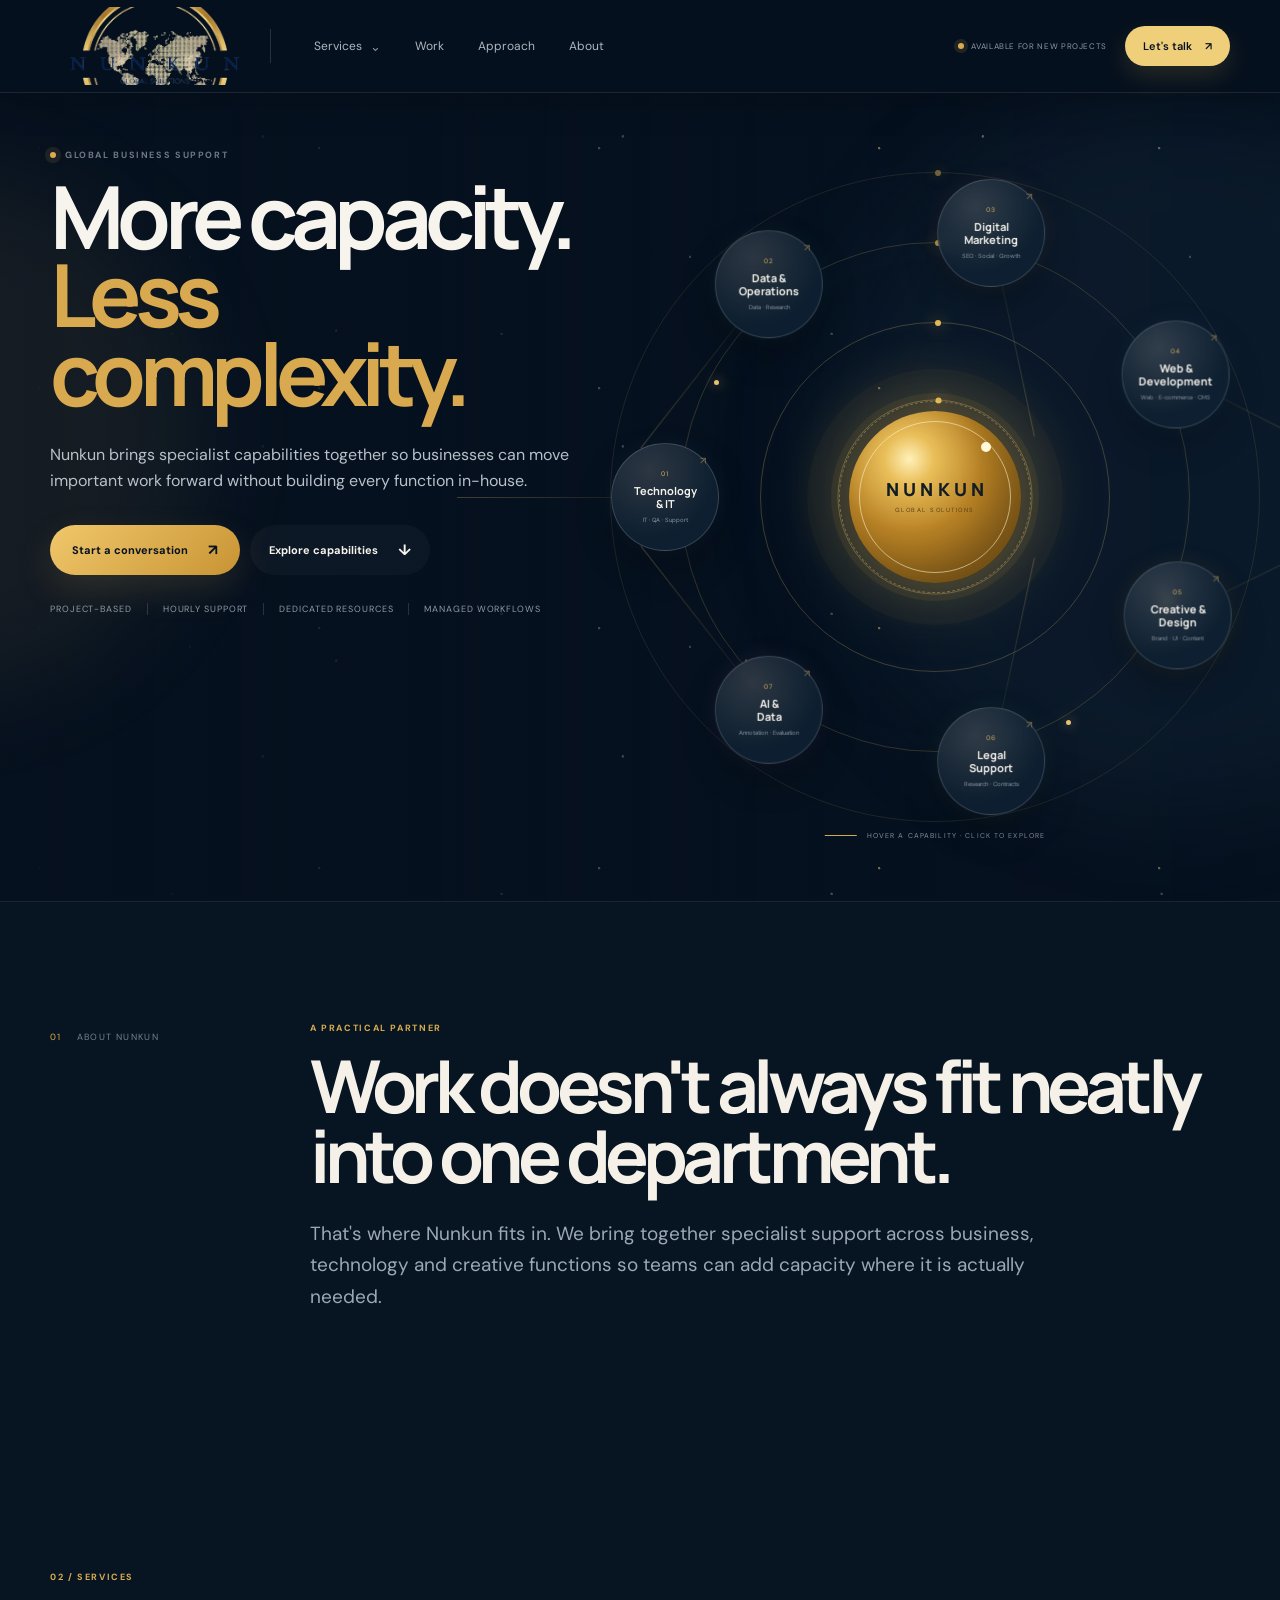
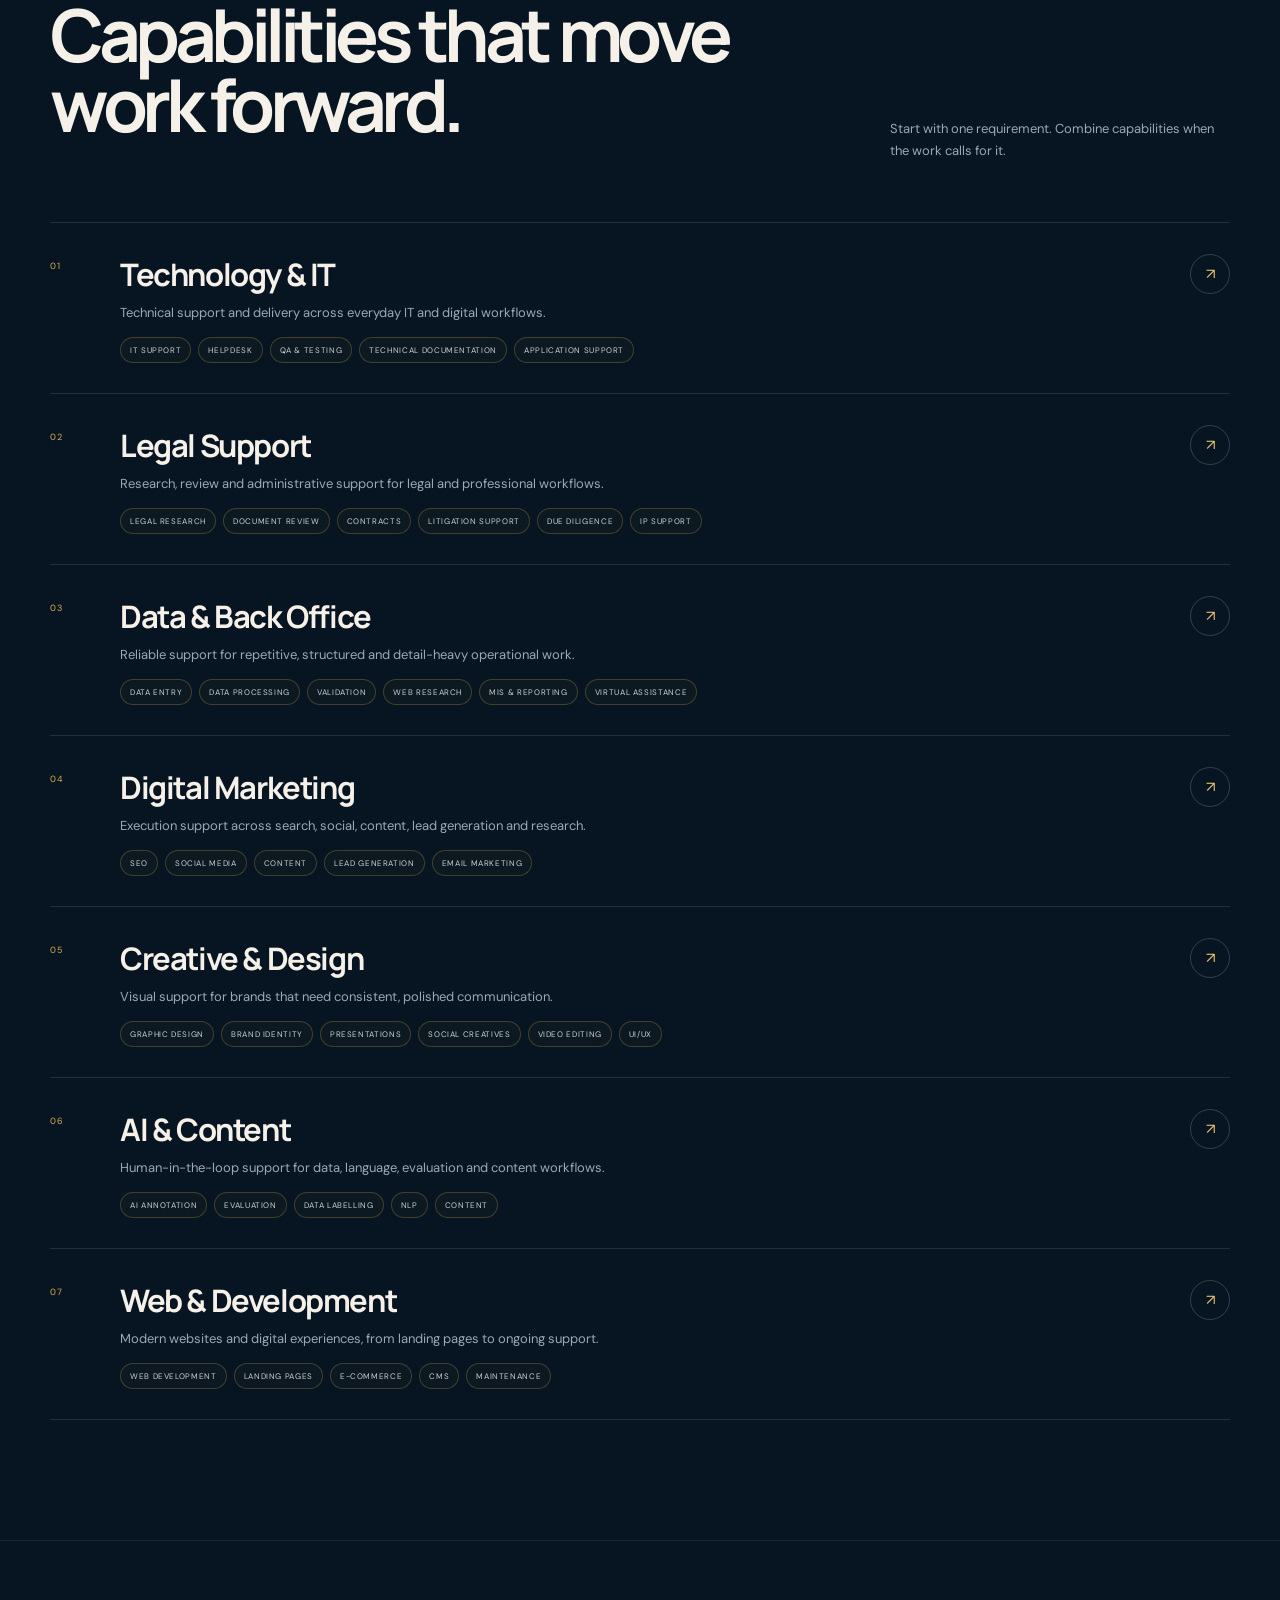
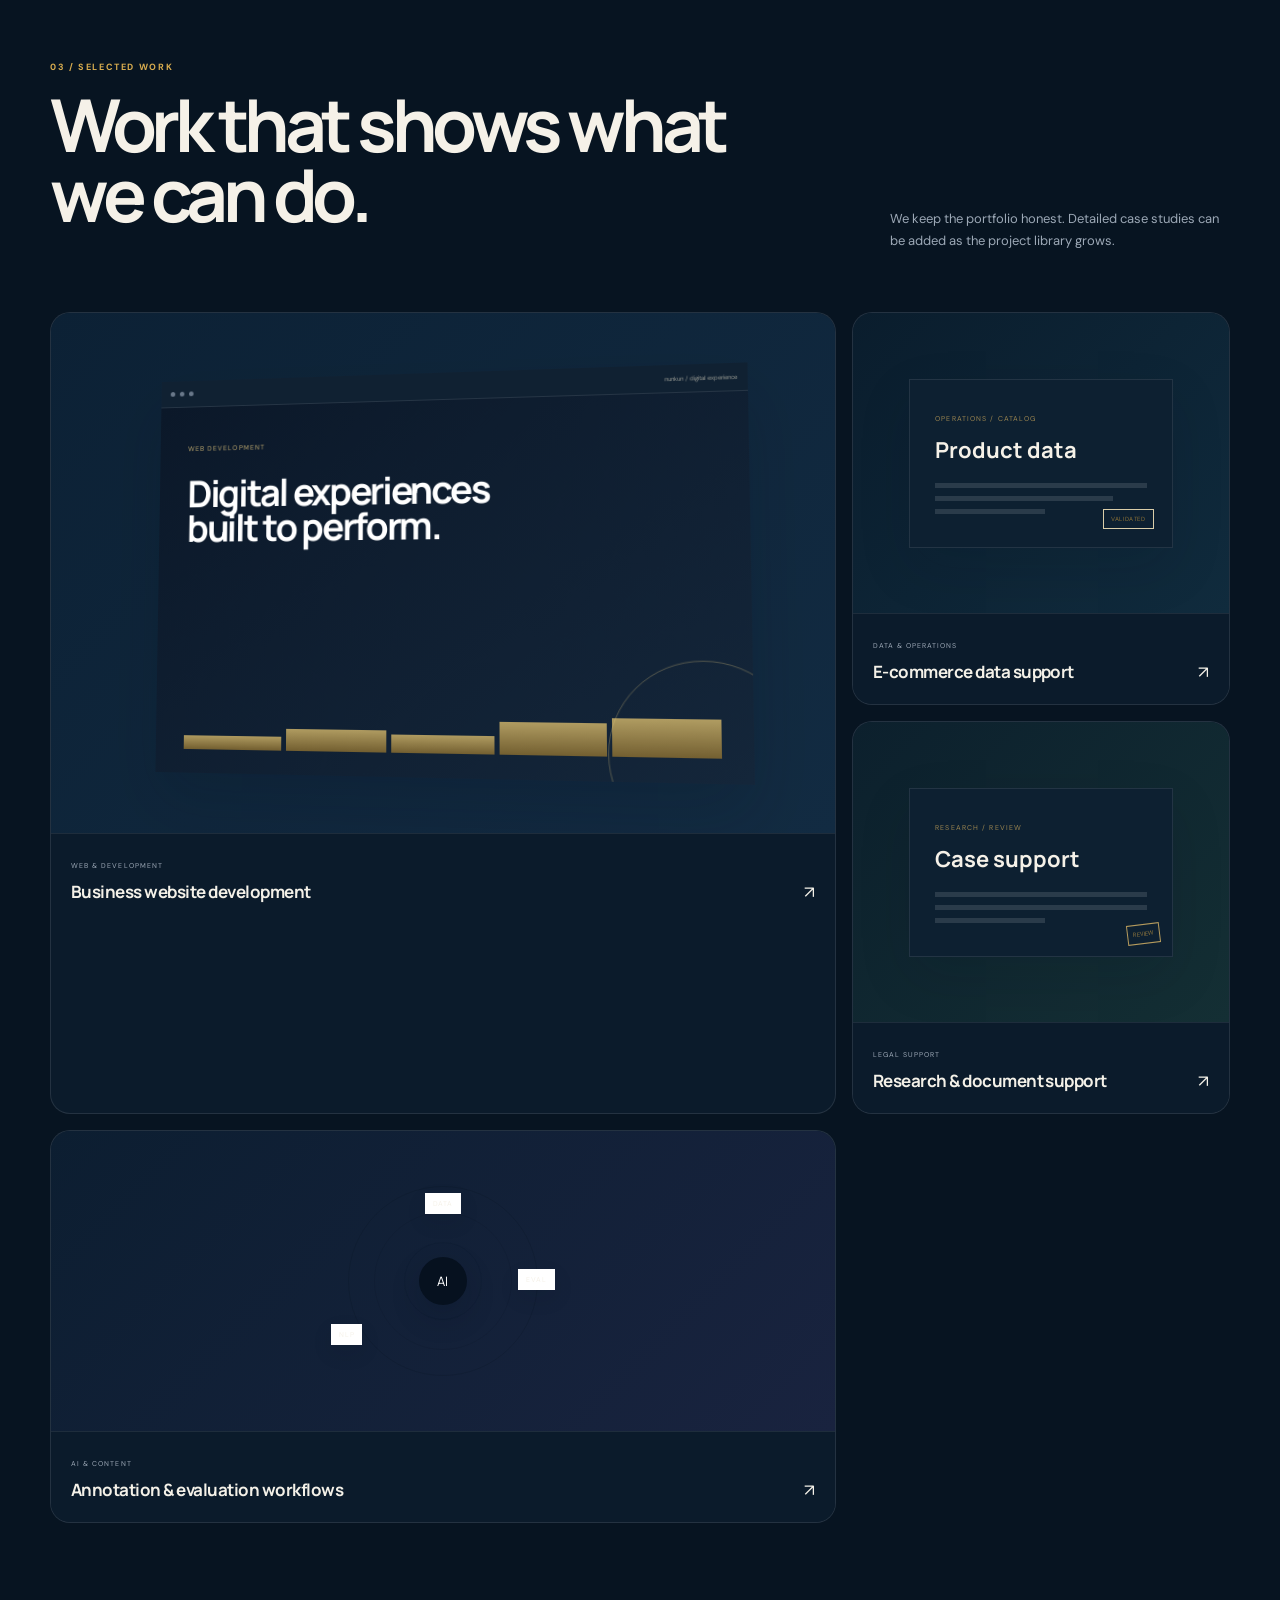
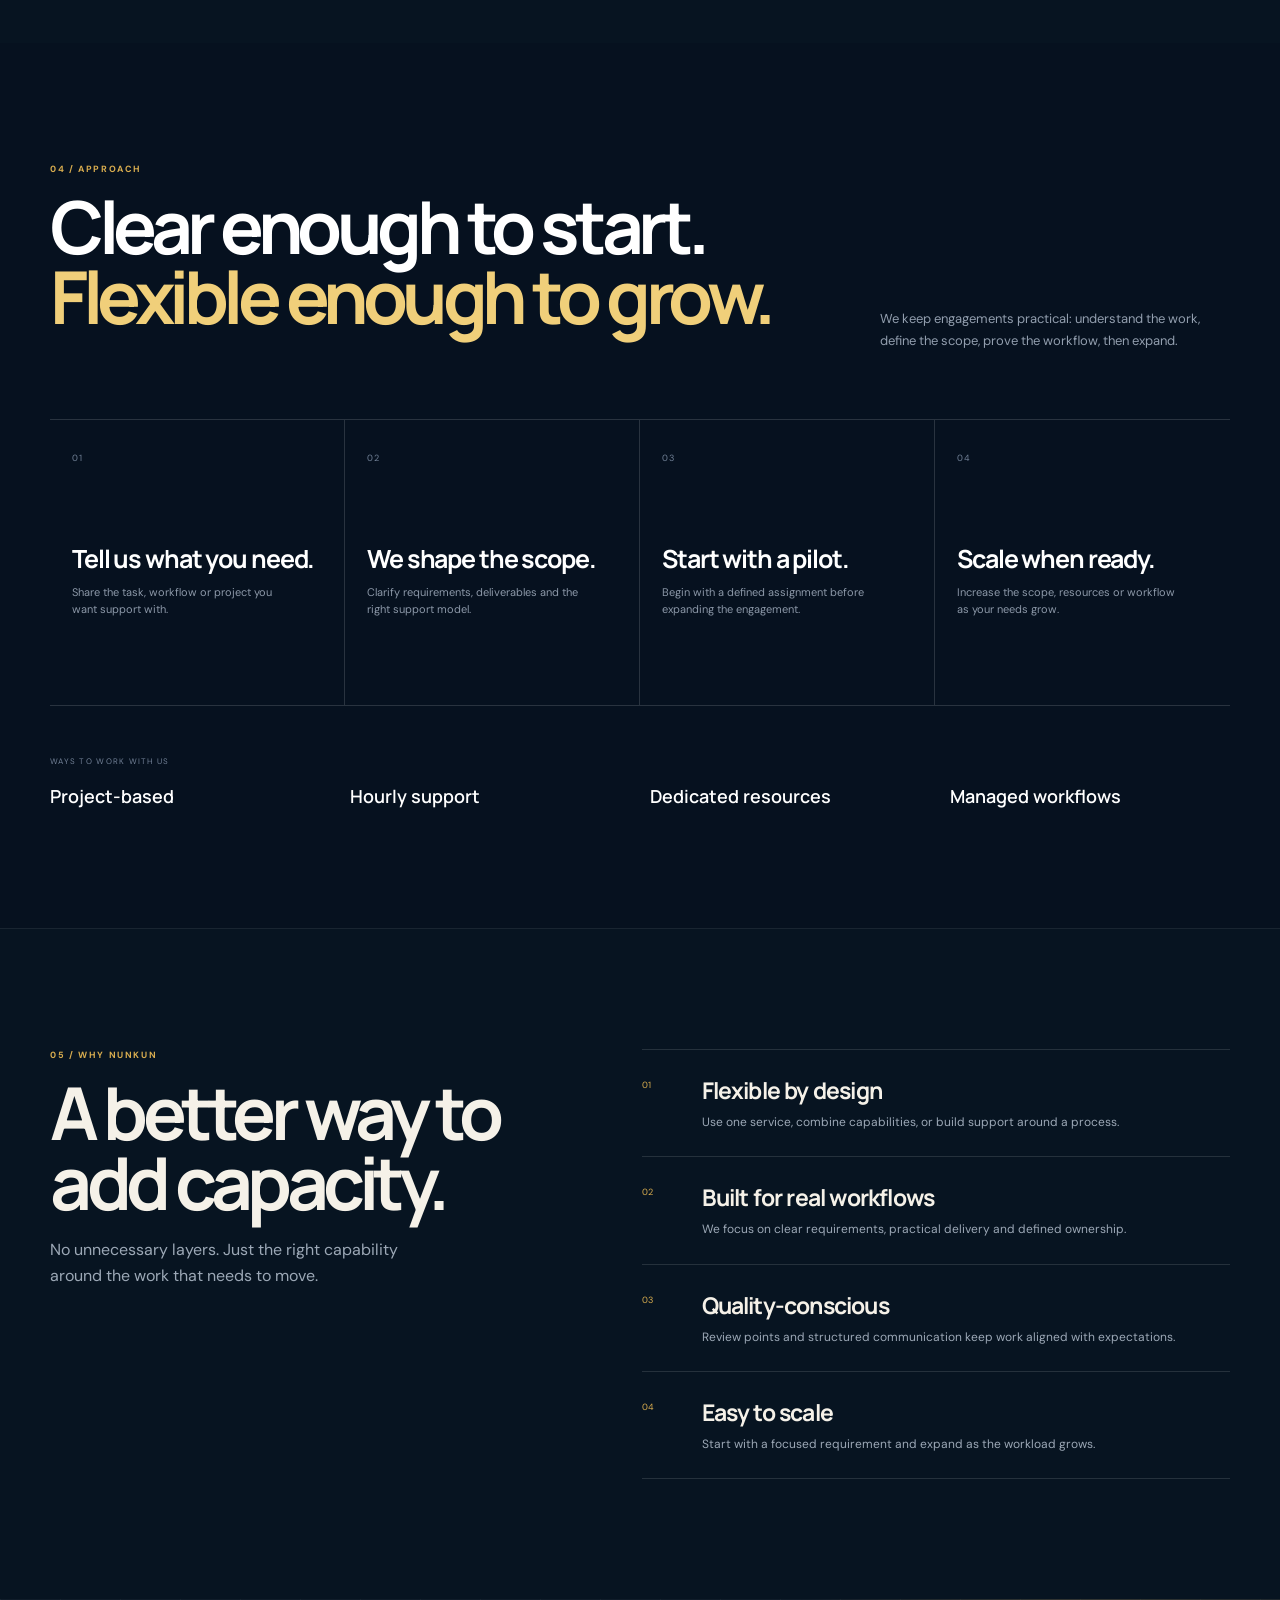
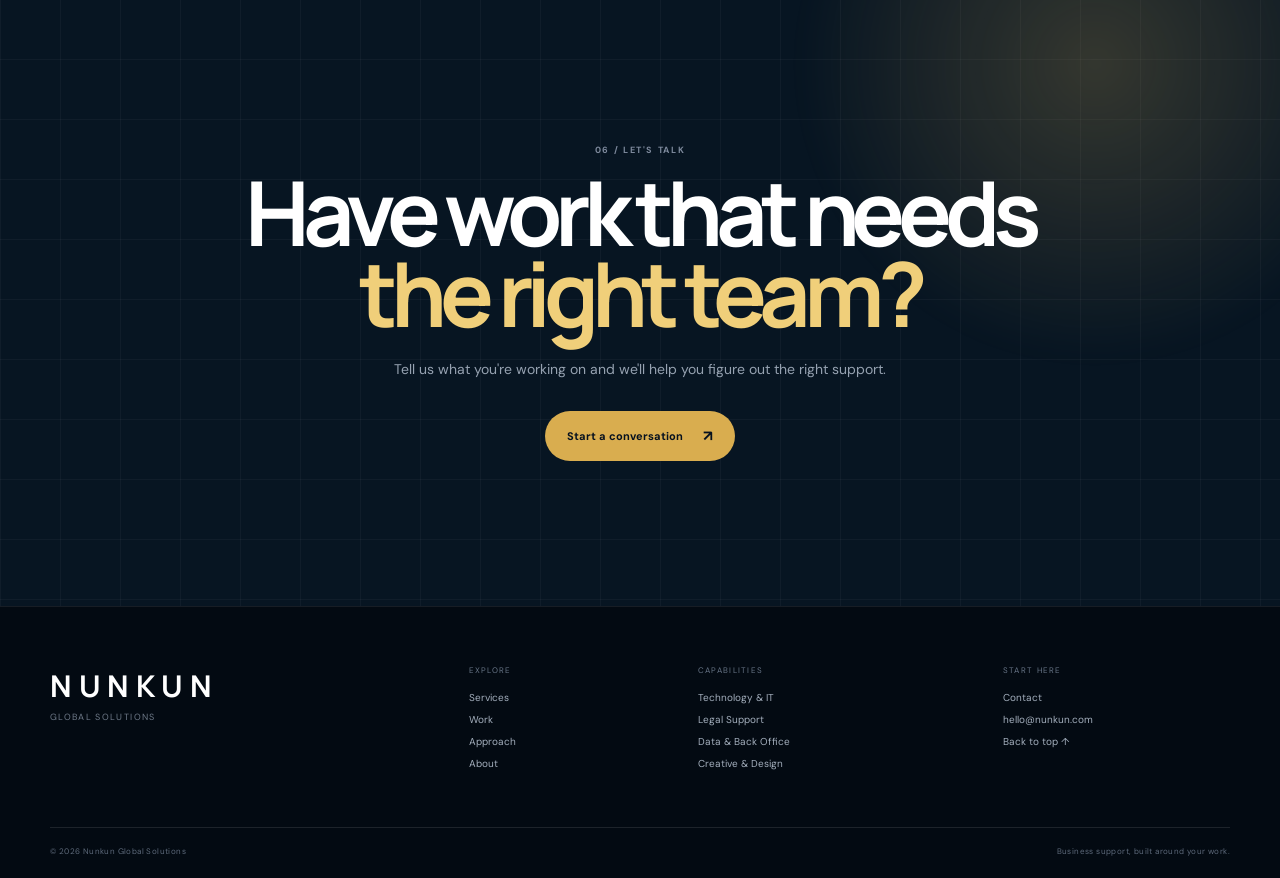
==== commit de365018: "Add files via upload" ====
--- a/index.html
+++ b/index.html
@@ -119,19 +119,18 @@
             <div class="solar-orbit orbit-4" aria-hidden="true"></div>
             <div class="solar-particle p1" aria-hidden="true"></div><div class="solar-particle p2" aria-hidden="true"></div><div class="solar-particle p3" aria-hidden="true"></div>
             <div class="nunkun-sun" aria-hidden="true"><div class="sun-globe"><span class="sun-word">NUNKUN</span><span class="sun-sub">GLOBAL SOLUTIONS</span></div><span class="sun-pulse"></span></div>
-            <a class="planet planet-tech" style="--angle:-90deg;--radius:235px" href="services/technology-it.html" role="listitem"><span class="planet-core"><small>01</small><strong>Technology<br>&amp; IT</strong><em>IT · QA · Support</em><i>↗</i></span></a>
-            <a class="planet planet-data" style="--angle:-38deg;--radius:255px" href="services/data-operations.html" role="listitem"><span class="planet-core"><small>02</small><strong>Data &amp;<br>Operations</strong><em>Data · Research</em><i>↗</i></span></a>
-            <a class="planet planet-marketing" style="--angle:12deg;--radius:245px" href="services/digital-marketing.html" role="listitem"><span class="planet-core"><small>03</small><strong>Digital<br>Marketing</strong><em>SEO · Social · Growth</em><i>↗</i></span></a>
-            <a class="planet planet-web" style="--angle:63deg;--radius:245px" href="services/web-development.html" role="listitem"><span class="planet-core"><small>04</small><strong>Web &amp;<br>Development</strong><em>Web · E-commerce · CMS</em><i>↗</i></span></a>
-            <a class="planet planet-creative" style="--angle:116deg;--radius:245px" href="services/creative-design.html" role="listitem"><span class="planet-core"><small>05</small><strong>Creative &amp;<br>Design</strong><em>Brand · UI · Content</em><i>↗</i></span></a>
-            <a class="planet planet-legal" style="--angle:168deg;--radius:255px" href="services/legal-support.html" role="listitem"><span class="planet-core"><small>06</small><strong>Legal<br>Support</strong><em>Research · Contracts</em><i>↗</i></span></a>
-            <a class="planet planet-ai" style="--angle:218deg;--radius:245px" href="services/ai-data.html" role="listitem"><span class="planet-core"><small>07</small><strong>AI &amp;<br>Data</strong><em>Annotation · Evaluation</em><i>↗</i></span></a>
+            <a class="planet planet-tech" style="--angle:-90deg;--radius:270px" href="services/technology-it.html" role="listitem"><span class="planet-core"><small>01</small><strong>Technology<br>&amp; IT</strong><em>IT · QA · Support</em><i>↗</i></span></a>
+            <a class="planet planet-data" style="--angle:-38deg;--radius:270px" href="services/data-operations.html" role="listitem"><span class="planet-core"><small>02</small><strong>Data &amp;<br>Operations</strong><em>Data · Research</em><i>↗</i></span></a>
+            <a class="planet planet-marketing" style="--angle:12deg;--radius:270px" href="services/digital-marketing.html" role="listitem"><span class="planet-core"><small>03</small><strong>Digital<br>Marketing</strong><em>SEO · Social · Growth</em><i>↗</i></span></a>
+            <a class="planet planet-web" style="--angle:63deg;--radius:270px" href="services/web-development.html" role="listitem"><span class="planet-core"><small>04</small><strong>Web &amp;<br>Development</strong><em>Web · E-commerce · CMS</em><i>↗</i></span></a>
+            <a class="planet planet-creative" style="--angle:116deg;--radius:270px" href="services/creative-design.html" role="listitem"><span class="planet-core"><small>05</small><strong>Creative &amp;<br>Design</strong><em>Brand · UI · Content</em><i>↗</i></span></a>
+            <a class="planet planet-legal" style="--angle:168deg;--radius:270px" href="services/legal-support.html" role="listitem"><span class="planet-core"><small>06</small><strong>Legal<br>Support</strong><em>Research · Contracts</em><i>↗</i></span></a>
+            <a class="planet planet-ai" style="--angle:218deg;--radius:270px" href="services/ai-data.html" role="listitem"><span class="planet-core"><small>07</small><strong>AI &amp;<br>Data</strong><em>Annotation · Evaluation</em><i>↗</i></span></a>
             <div class="solar-caption"><span class="caption-line"></span>Hover a capability · click to explore</div>
           </div>
         </div>
       </div>
-      <div class="container scroll-cue cosmic-scroll"><span>Scroll to explore</span><span class="scroll-line"></span></div>
-    </section>
+          </section>
 
     <section class="intro section" id="about">
       <div class="container intro-grid">
--- a/styles.css
+++ b/styles.css
@@ -102,3 +102,353 @@
 @media(max-width:980px){.hero-cosmic .hero-inner{grid-template-columns:1fr;min-height:auto;padding:70px 0 30px}.hero-cosmic .hero-copy{max-width:760px}.cosmic-visual{height:650px;margin-top:-10px}.solar-system{transform:none}.hero-cosmic .hero-note{margin-bottom:10px}}
 @media(max-width:680px){.hero-cosmic .hero-inner{padding-top:55px}.hero-cosmic h1{font-size:clamp(53px,15vw,78px)}.hero-cosmic .hero-lead{font-size:14px}.cosmic-visual{height:520px;margin-top:8px}.solar-system{width:520px;height:520px;transform:scale(.78);transform-origin:center}.planet{width:105px;height:105px}.planet-core{width:105px;height:105px}.planet-core strong{font-size:10px}.planet-core em{font-size:5.8px}.nunkun-sun{width:150px;height:150px}.sun-word{font-size:15px}.orbit-4{width:520px;height:520px}.orbit-3{width:405px;height:405px}.orbit-2{width:280px;height:280px}.orbit-1{width:150px;height:150px}.solar-caption{bottom:0}.hero-cosmic .hero-note span{margin-bottom:8px}.cosmic-stars:after{background:linear-gradient(180deg,rgba(6,17,31,.94),rgba(6,17,31,.45) 50%,rgba(6,17,31,.78))}}
 @media(prefers-reduced-motion:reduce){.solar-orbit,.cosmic-stars,.nunkun-sun,.solar-particle{animation:none!important}.planet-core{transition:none}}
+
+/* v9 — hero alignment + responsive polish */
+@media (min-width: 1201px){
+  .hero-cosmic .hero-inner{
+    grid-template-columns:minmax(470px,.76fr) minmax(720px,1.24fr);
+    gap:28px;
+    padding-top:34px;
+    padding-bottom:12px;
+  }
+  .hero-cosmic .hero-copy{max-width:640px}
+  .cosmic-visual{
+    height:680px;
+    display:flex;
+    align-items:center;
+    justify-content:flex-end;
+    padding-right:8px;
+  }
+  .solar-system{
+    width:700px;
+    height:680px;
+    margin:0 -34px 0 0;
+    transform:none;
+  }
+}
+
+@media (min-width: 981px) and (max-width: 1200px){
+  .hero-cosmic .hero-inner{
+    grid-template-columns:minmax(420px,.8fr) minmax(600px,1.2fr);
+    gap:10px;
+  }
+  .cosmic-visual{
+    height:620px;
+    display:flex;
+    justify-content:flex-end;
+  }
+  .solar-system{
+    width:640px;
+    height:620px;
+    margin-right:-24px;
+    transform:scale(.92);
+    transform-origin:center right;
+  }
+}
+
+/* Keep the system visually anchored to the right half on desktop */
+@media (min-width: 981px){
+  .solar-system .solar-caption{bottom:2px}
+  .cosmic-scroll{display:none}
+}
+
+@media (max-width: 980px){
+  .hero-cosmic .hero-inner{
+    padding:64px 0 28px;
+    gap:10px;
+  }
+  .hero-cosmic .hero-copy{
+    max-width:760px;
+    margin:0 auto;
+  }
+  .cosmic-visual{
+    height:600px;
+    width:100%;
+    display:flex;
+    justify-content:center;
+    align-items:center;
+    overflow:visible;
+  }
+  .solar-system{
+    width:600px;
+    height:600px;
+    margin:0 auto;
+    transform:none;
+  }
+  .cosmic-scroll{display:none}
+}
+
+@media (max-width: 680px){
+  .hero-cosmic .hero-inner{
+    width:min(100%, 100%);
+    padding:44px 0 18px;
+    overflow:visible;
+  }
+  .hero-cosmic .hero-copy{
+    width:100%;
+    padding:0 4px;
+  }
+  .hero-cosmic h1{
+    font-size:clamp(48px,14.5vw,72px);
+    line-height:.9;
+    margin-bottom:22px;
+  }
+  .hero-cosmic .hero-lead{
+    font-size:14px;
+    line-height:1.6;
+    max-width:620px;
+  }
+  .hero-actions{margin-top:24px}
+  .hero-note{font-size:8px}
+  .cosmic-visual{
+    height:445px;
+    margin-top:4px;
+    overflow:visible;
+  }
+  .solar-system{
+    width:430px;
+    height:430px;
+    transform:none;
+    margin:0 auto;
+  }
+  .solar-orbit{left:50%;top:50%}
+  .orbit-1{width:118px;height:118px}
+  .orbit-2{width:210px;height:210px}
+  .orbit-3{width:304px;height:304px}
+  .orbit-4{width:394px;height:394px}
+  .nunkun-sun{width:118px;height:118px}
+  .sun-word{font-size:12px}
+  .sun-sub{font-size:4.5px;margin-top:6px}
+  .sun-pulse{width:7px;height:7px;right:20px;top:20px}
+  .planet{
+    width:76px;
+    height:76px;
+    --radius:154px !important;
+  }
+  .planet-core{
+    width:76px;
+    height:76px;
+    padding:9px;
+    border-radius:50%;
+  }
+  .planet-core small{font-size:5.5px;margin-bottom:4px}
+  .planet-core strong{font-size:8px;line-height:1.05}
+  .planet-core em{font-size:4.6px;margin-top:4px}
+  .planet-core i{top:7px;right:8px;font-size:7px}
+  .solar-caption{
+    bottom:-2px;
+    font-size:5.5px;
+    letter-spacing:.12em;
+  }
+  .hero-cosmic .hero-note span{margin-bottom:7px}
+}
+
+@media (max-width: 430px){
+  .container{width:calc(100% - 30px)}
+  .hero-cosmic .hero-inner{padding-top:38px}
+  .cosmic-visual{height:390px}
+  .solar-system{width:365px;height:365px}
+  .orbit-1{width:100px;height:100px}
+  .orbit-2{width:176px;height:176px}
+  .orbit-3{width:255px;height:255px}
+  .orbit-4{width:332px;height:332px}
+  .nunkun-sun{width:104px;height:104px}
+  .sun-word{font-size:10px}
+  .planet{--radius:132px !important;width:68px;height:68px}
+  .planet-core{width:68px;height:68px;padding:7px}
+  .planet-core strong{font-size:7px}
+  .planet-core em{font-size:4px}
+}
+
+/* v10 — right-balanced solar system + unified Nunkun palette */
+:root{
+  --navy:#06111f;
+  --navy2:#0a1a2a;
+  --ink:#f4f1e8;
+  --muted:#a6b0bb;
+  --paper:#06111f;
+  --white:#f8f5ee;
+  --gold:#d9ad4f;
+  --gold2:#f0cf7a;
+  --line:rgba(255,255,255,.12);
+  --shadow:0 30px 90px rgba(0,0,0,.28);
+}
+
+html,body{background:#06111f;color:#f4f1e8}
+body{overflow-x:hidden}
+.site-header{background:rgba(6,17,31,.90);border-bottom:1px solid rgba(255,255,255,.09);box-shadow:0 10px 34px rgba(0,0,0,.18)}
+.nav-divider{background:rgba(255,255,255,.14)}
+.desktop-nav a,.services-trigger{color:#aeb7c1}
+.desktop-nav a:hover,.services-trigger:hover{color:#fff;background:rgba(255,255,255,.055)}
+.services-trigger[aria-expanded="true"]{background:#f0cf7a;color:#06111f}
+.nav-status{color:#8e9aa8}.nav-status i{background:#d9ad4f;box-shadow:0 0 0 4px rgba(217,173,79,.13)}
+.nav-cta{background:#f0cf7a;color:#06111f;box-shadow:0 10px 24px rgba(217,173,79,.16)}
+.nav-cta:hover{box-shadow:0 16px 34px rgba(217,173,79,.23)}
+.mobile-menu{background:#071522;border-bottom:1px solid rgba(255,255,255,.1)}
+.mobile-menu>a,.mobile-menu summary{color:#f7f4ed}.mobile-menu details a{color:#9eabb9}
+
+/* Desktop: the solar system owns the full right half of the hero. */
+@media (min-width:981px){
+  .hero-cosmic .hero-inner{
+    display:block;
+    width:100%;
+    max-width:none;
+    min-height:calc(100vh - 92px);
+    padding:56px 0 24px max(24px, calc((100% - 1180px)/2));
+    position:relative;
+  }
+  .hero-cosmic .hero-copy{
+    width:43%;
+    max-width:650px;
+    margin:0;
+    position:relative;
+    z-index:12;
+  }
+  .hero-cosmic .hero-lead{max-width:540px}
+  .cosmic-visual{
+    position:absolute;
+    left:43%;
+    right:0;
+    top:0;
+    bottom:0;
+    width:auto;
+    height:auto;
+    min-height:0;
+    display:grid;
+    place-items:center;
+    overflow:visible;
+    padding:0;
+    z-index:3;
+  }
+  .solar-system{
+    width:min(690px, calc(57vw - 12px));
+    height:min(690px, calc(100vh - 150px));
+    min-height:610px;
+    max-height:690px;
+    aspect-ratio:1;
+    margin:0;
+    transform:none;
+  }
+  .orbit-1{width:195px;height:195px}
+  .orbit-2{width:350px;height:350px}
+  .orbit-3{width:510px;height:510px}
+  .orbit-4{width:650px;height:650px}
+  .nunkun-sun{width:172px;height:172px}
+  .sun-word{font-size:18px}
+  .planet,.planet-core{width:108px;height:108px}
+  .planet-core{padding:13px}
+  .planet-core strong{font-size:11px}
+  .planet-core em{font-size:6px}
+  .planet-core small{font-size:6.5px}
+  .planet:hover .planet-core,.planet:focus-visible .planet-core{transform:scale(1.22)}
+  .solar-caption{bottom:16px;left:50%;font-size:7px}
+}
+
+/* The hero visual should never collide with the copy. */
+@media (min-width:981px) and (max-width:1250px){
+  .hero-cosmic .hero-copy{width:44%}
+  .cosmic-visual{left:44%}
+  .solar-system{width:min(650px, calc(56vw - 10px));height:min(650px, calc(100vh - 150px));min-height:570px}
+  .orbit-2{width:330px;height:330px}.orbit-3{width:465px;height:465px}.orbit-4{width:610px;height:610px}
+  .planet,.planet-core{width:100px;height:100px}
+}
+
+/* Small desktop heights: scale the whole solar system without changing its center. */
+@media (min-width:981px) and (max-height:780px){
+  .hero-cosmic .hero-inner{padding-top:36px}
+  .hero-cosmic h1{font-size:clamp(58px,6.3vw,92px);margin-bottom:24px}
+  .hero-cosmic .hero-lead{font-size:14px}
+  .solar-system{transform:scale(.90)}
+}
+
+/* Tablet */
+@media (max-width:980px){
+  .hero-cosmic .hero-inner{display:block;padding:54px 0 28px;width:min(100% - 36px,1180px);min-height:auto}
+  .hero-cosmic .hero-copy{width:100%;max-width:760px;margin:0 auto}
+  .cosmic-visual{position:relative;left:auto;right:auto;top:auto;bottom:auto;width:100%;height:650px;margin:18px auto 0;display:grid;place-items:center}
+  .solar-system{width:620px;height:620px;min-height:0;max-height:none;margin:0;transform:none}
+  .solar-orbit.orbit-4{width:590px;height:590px}
+  .solar-orbit.orbit-3{width:460px;height:460px}
+  .solar-orbit.orbit-2{width:320px;height:320px}
+  .solar-orbit.orbit-1{width:180px;height:180px}
+  .nunkun-sun{width:165px;height:165px}
+  .planet,.planet-core{width:104px;height:104px}
+  .solar-caption{bottom:6px}
+}
+
+/* Mobile — one clean centered system, no horizontal overflow. */
+@media (max-width:680px){
+  .hero-cosmic .hero-inner{width:calc(100% - 30px);padding:42px 0 12px}
+  .hero-cosmic .hero-copy{width:100%;padding:0}
+  .hero-cosmic h1{font-size:clamp(45px,14.4vw,70px);line-height:.92;letter-spacing:-.07em;margin-bottom:20px}
+  .hero-cosmic .hero-lead{font-size:14px;line-height:1.55;max-width:590px}
+  .hero-actions{margin-top:22px}
+  .hero-note{font-size:7px;line-height:1.5}
+  .cosmic-visual{height:470px;margin:18px -15px 0;width:calc(100% + 30px)}
+  .solar-system{width:430px;height:430px;transform:none;flex:none}
+  .solar-orbit.orbit-1{width:124px;height:124px}
+  .solar-orbit.orbit-2{width:215px;height:215px}
+  .solar-orbit.orbit-3{width:318px;height:318px}
+  .solar-orbit.orbit-4{width:408px;height:408px}
+  .nunkun-sun{width:118px;height:118px}
+  .sun-word{font-size:11px}.sun-sub{font-size:4.4px}.sun-pulse{width:7px;height:7px;right:19px;top:19px}
+  .planet,.planet-core{width:72px;height:72px}
+  .planet{--radius:165px !important}
+  .planet-core{padding:8px}
+  .planet-core small{font-size:5px;margin-bottom:3px}
+  .planet-core strong{font-size:7.6px;line-height:1.03}
+  .planet-core em{font-size:4.1px;margin-top:3px}
+  .planet-core i{font-size:7px;top:7px;right:8px}
+  .solar-caption{bottom:-2px;font-size:5px}
+}
+@media (max-width:430px){
+  .hero-cosmic .hero-inner{width:calc(100% - 24px);padding-top:34px}
+  .cosmic-visual{height:405px;margin-top:14px}
+  .solar-system{width:370px;height:370px}
+  .solar-orbit.orbit-1{width:106px;height:106px}.solar-orbit.orbit-2{width:180px;height:180px}.solar-orbit.orbit-3{width:268px;height:268px}.solar-orbit.orbit-4{width:350px;height:350px}
+  .nunkun-sun{width:100px;height:100px}.sun-word{font-size:9.5px}.sun-sub{font-size:4px}
+  .planet,.planet-core{width:64px;height:64px}.planet{--radius:140px !important}.planet-core{padding:7px}.planet-core strong{font-size:6.7px}.planet-core em{font-size:3.7px}
+}
+
+/* Remove the old scroll cue entirely: it competed with the visual balance. */
+.cosmic-scroll{display:none!important}
+
+/* Unified palette for the rest of the site */
+.intro,.services,.work,.why{background:#071421;color:#f5f1e8}
+.intro{border-top:1px solid rgba(255,255,255,.07)}
+.section-meta{color:#758293}.section-meta span:first-child,.kicker,.service-num,.service-tags span{color:var(--gold)}
+.intro-copy>p:last-child,.section-head>p,.service-main>p,.why-lead,.why-item p{color:#9ca8b6}
+.intro-copy h2,.section-head h2,.why h2{color:#f5f1e8}
+.service-list,.why-list{border-color:rgba(255,255,255,.11)}
+.service-item{border-color:rgba(255,255,255,.11)}
+.service-item:hover{background:linear-gradient(90deg,transparent,rgba(255,255,255,.035))}
+.service-title h3,.why-item h3{color:#f5f1e8}
+.service-title span{border-color:rgba(255,255,255,.18);color:#e5c16c}.service-item:hover .service-title span{background:var(--gold);color:#071421}
+.service-tags span{border-color:rgba(217,173,79,.26);color:#c9d0d7;background:rgba(217,173,79,.03)}
+.work{border-top:1px solid rgba(255,255,255,.06)}
+.work .section-head>p,.work .project-copy span{color:#9ca8b6}
+.project{border-color:rgba(255,255,255,.1);background:#0b1b2b;box-shadow:none}
+.project:hover{box-shadow:0 30px 80px rgba(0,0,0,.26)}
+.project-copy{background:#0b1b2b;color:#f4f1e8;border-top:1px solid rgba(255,255,255,.08)}
+.website-art{background:linear-gradient(135deg,#0c2135,#122b42)}
+.data-art{background:linear-gradient(135deg,#0a1d2d,#102b3d)}
+.legal-art{background:linear-gradient(135deg,#0c202d,#142f34)}
+.ai-art{background:linear-gradient(135deg,#0c1e31,#19233f)}
+.browser{background:#0b1725}.browser-bar{background:#102132;border-color:rgba(255,255,255,.09)}.browser-bar i{background:#69788a}.data-card,.legal-card{background:#0d2031;color:#f5f1e8;border:1px solid rgba(255,255,255,.09)}.data-row,.legal-lines{background:rgba(255,255,255,.12)}
+.approach{background:#06111f}
+.why{border-top:1px solid rgba(255,255,255,.07)}
+.why-list{border-top-color:rgba(255,255,255,.12)}.why-item{border-bottom-color:rgba(255,255,255,.12)}
+.cta-section{background:#071522}
+.footer{background:#030a12;border-top:1px solid rgba(255,255,255,.08)}
+.btn-light{background:rgba(255,255,255,.035);color:#f5f1e8;border-color:rgba(255,255,255,.18)}.btn-light:hover{background:rgba(255,255,255,.08)}
+
+/* Unified palette for service pages */
+.service-page{background:#071421;color:#f4f1e8}.service-header{background:rgba(6,17,31,.92)!important;color:#f4f1e8;border-bottom:1px solid rgba(255,255,255,.09)}
+.service-body{background:#071421}.service-desc{color:#9ca8b6}.service-detail-grid{background:rgba(255,255,255,.09);border-color:rgba(255,255,255,.09)}.service-detail-card{background:#0b1b2b;color:#f4f1e8}.service-detail-card:hover{background:#10253a}.service-detail-card em{color:#93a0ae}.service-detail-card span{color:var(--gold)}
+.service-cta{background:#06111f}.service-orb{box-shadow:0 0 0 25px rgba(217,174,76,.05),0 0 110px rgba(217,174,76,.26)}
+
+@media(max-width:760px){
+  .site-header{background:rgba(6,17,31,.94)}
+  .menu-btn{background:var(--gold);}.menu-btn span{background:#06111f}
+  .footer-grid>div:first-child>p{color:#8290a0}
+}
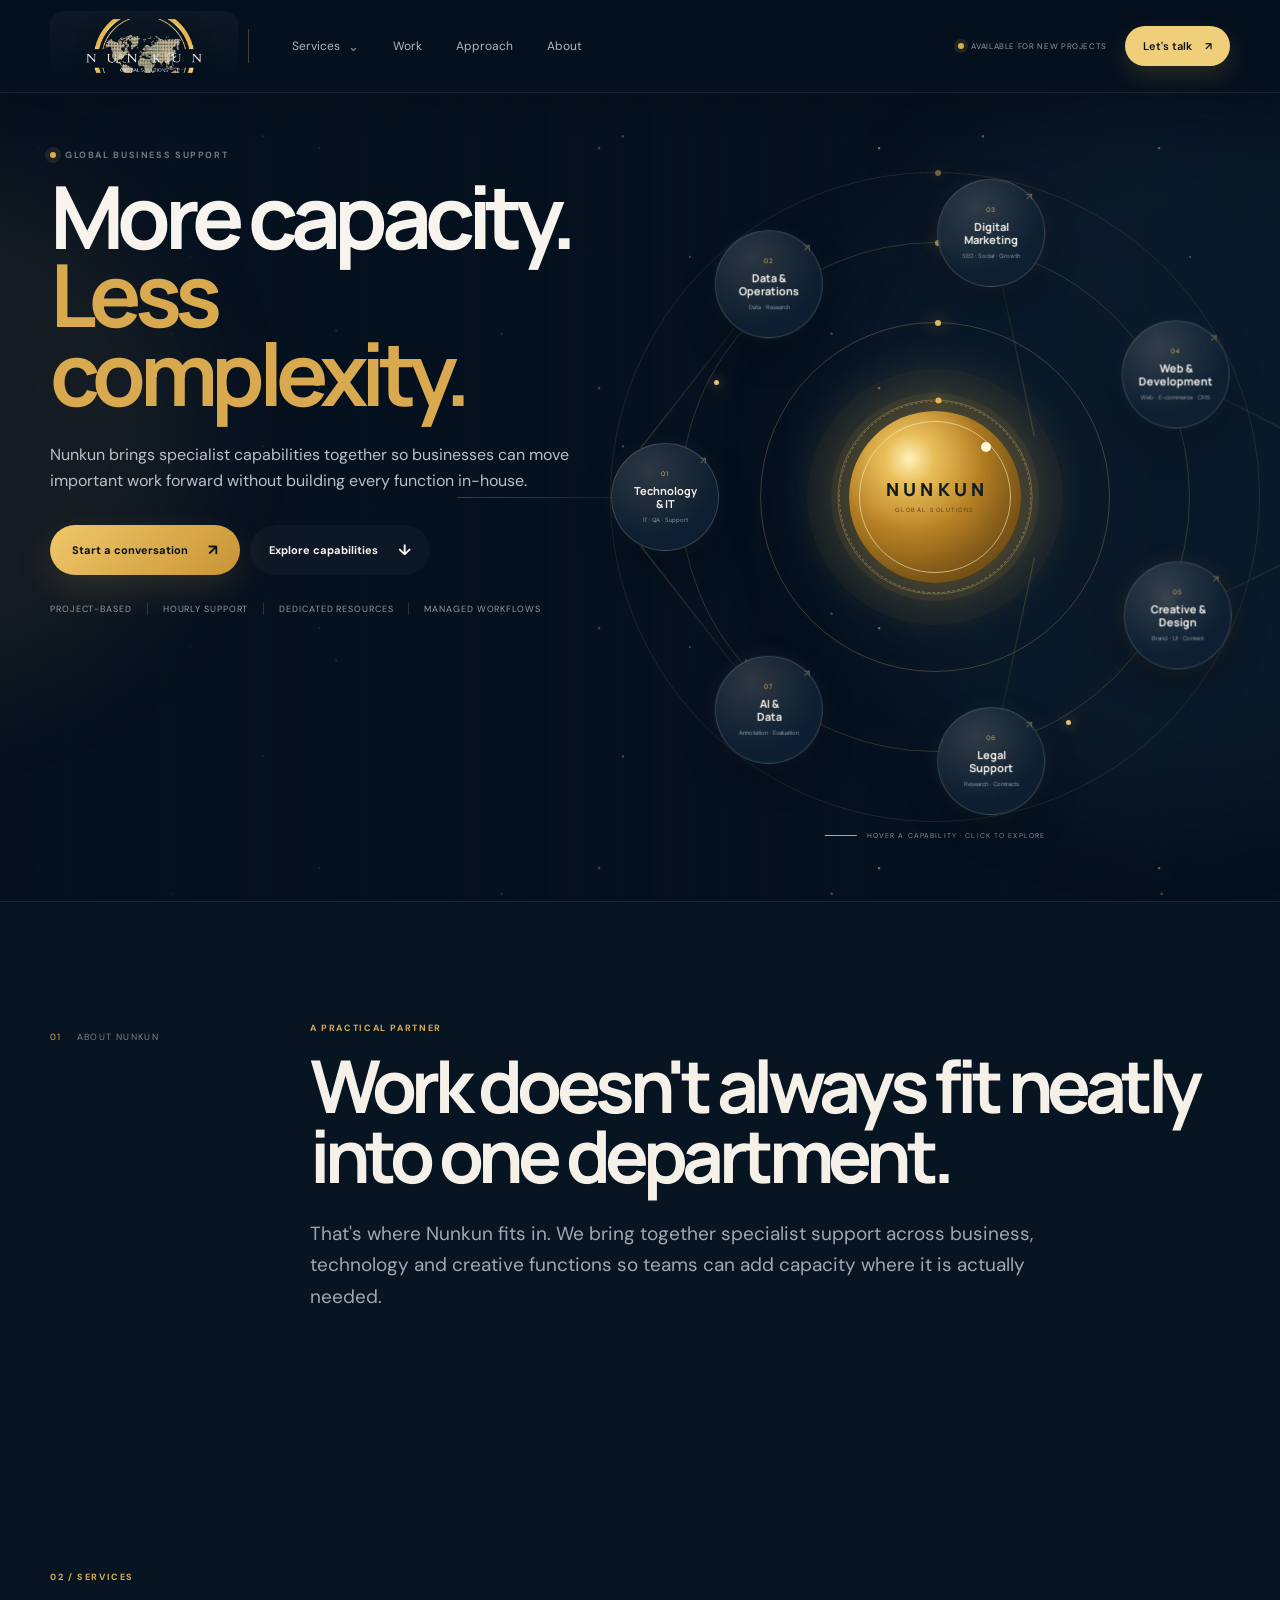
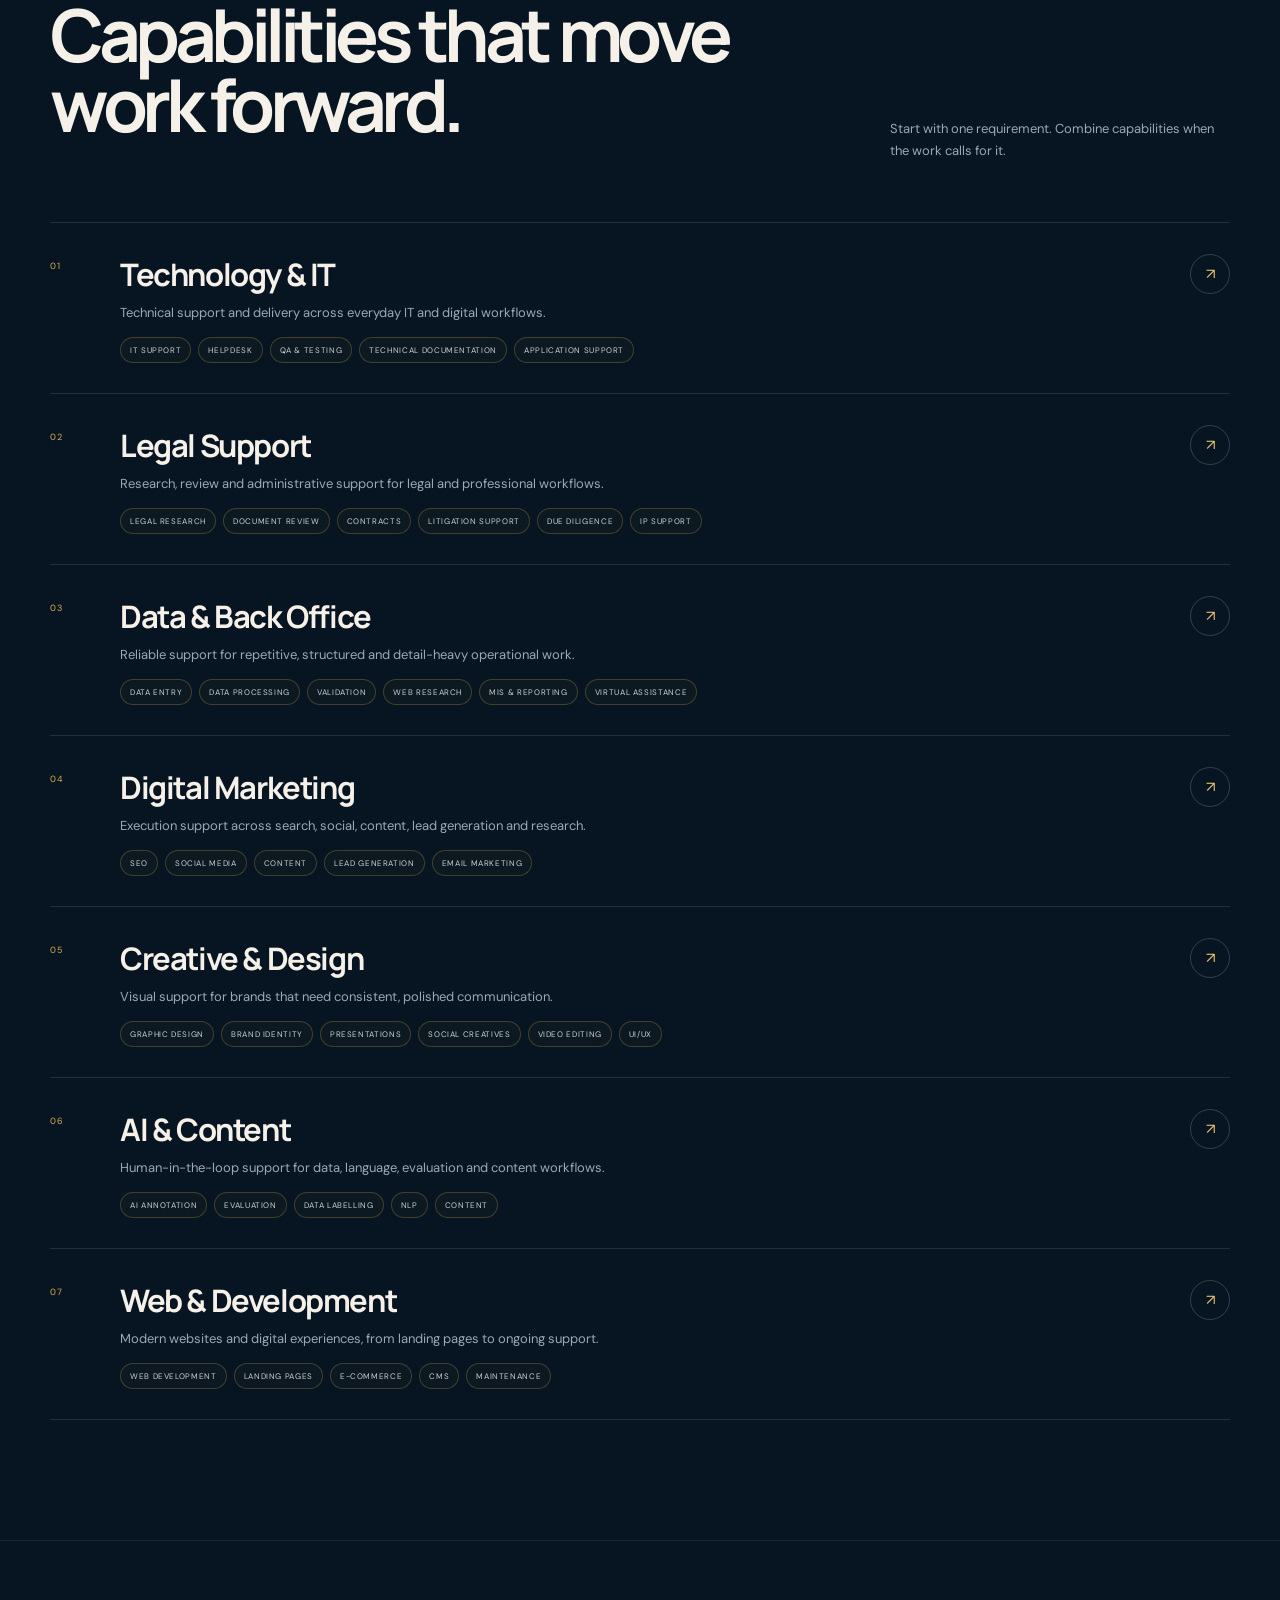
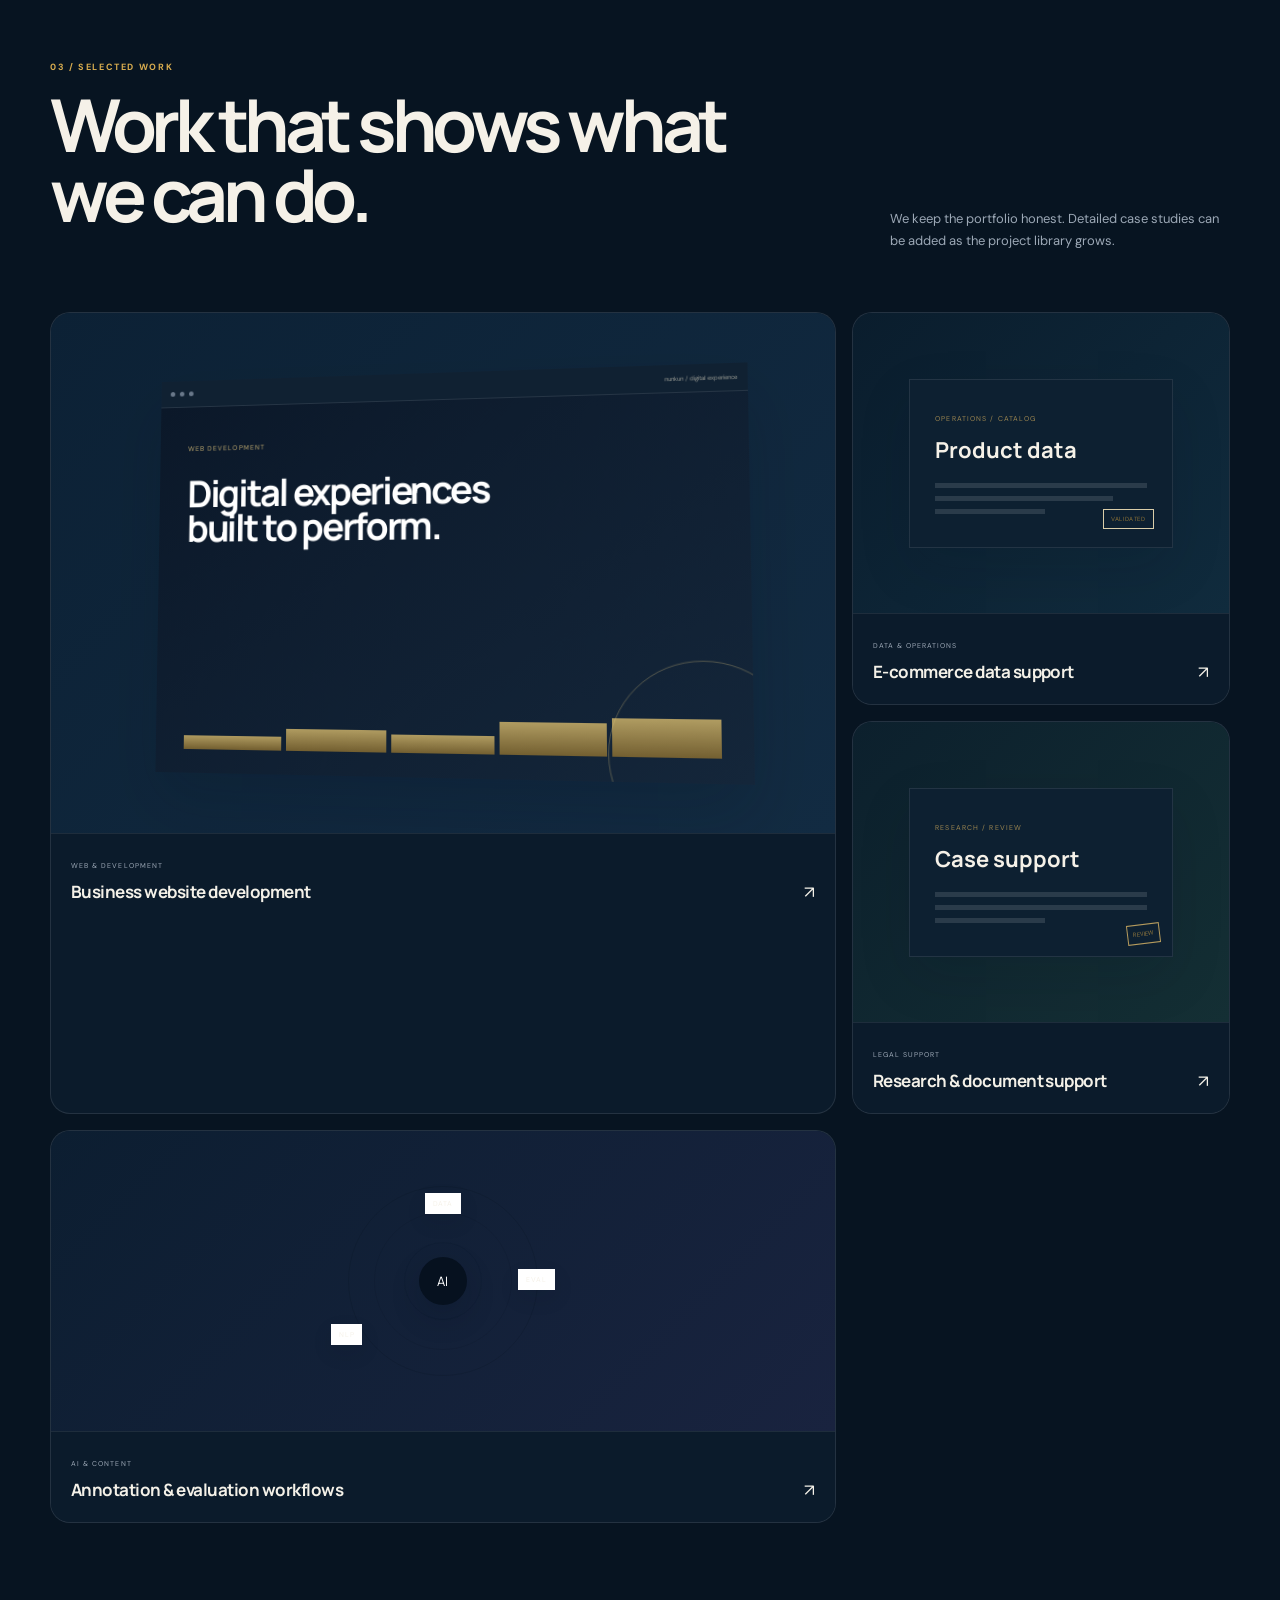
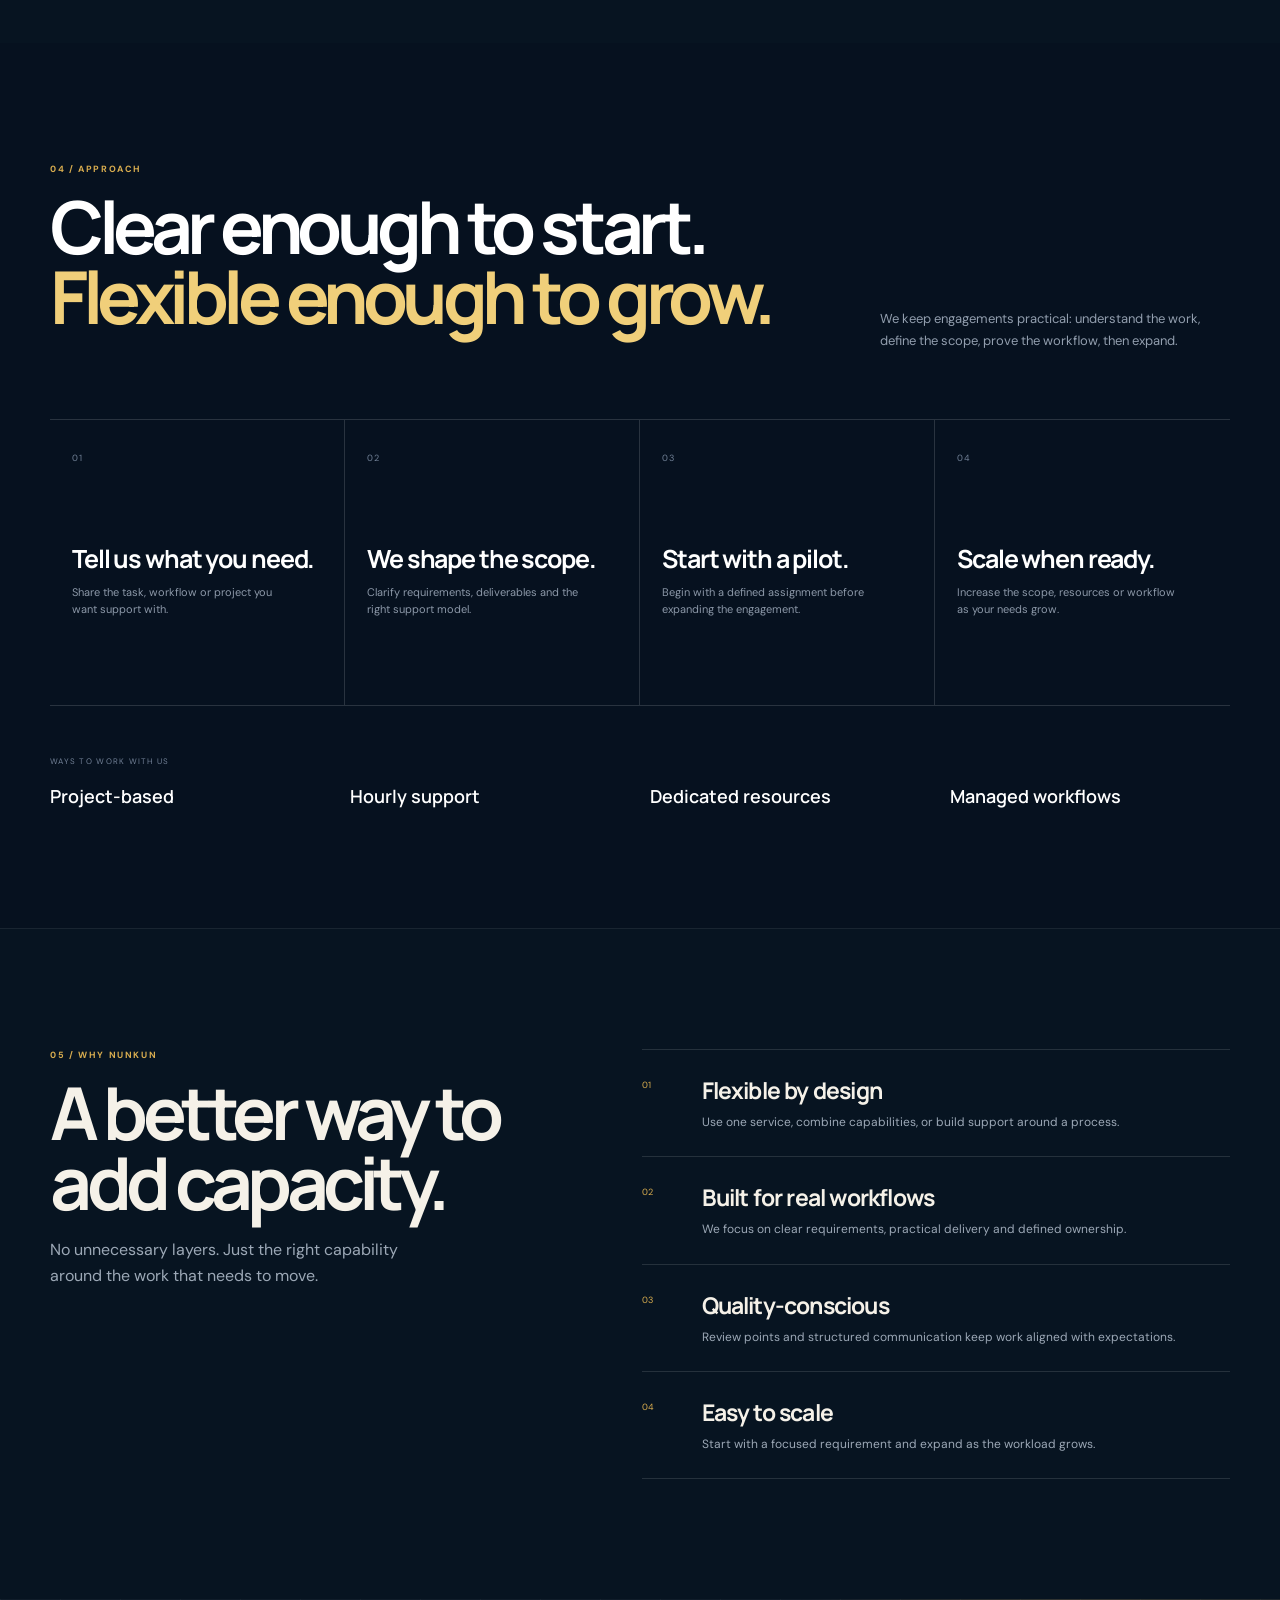
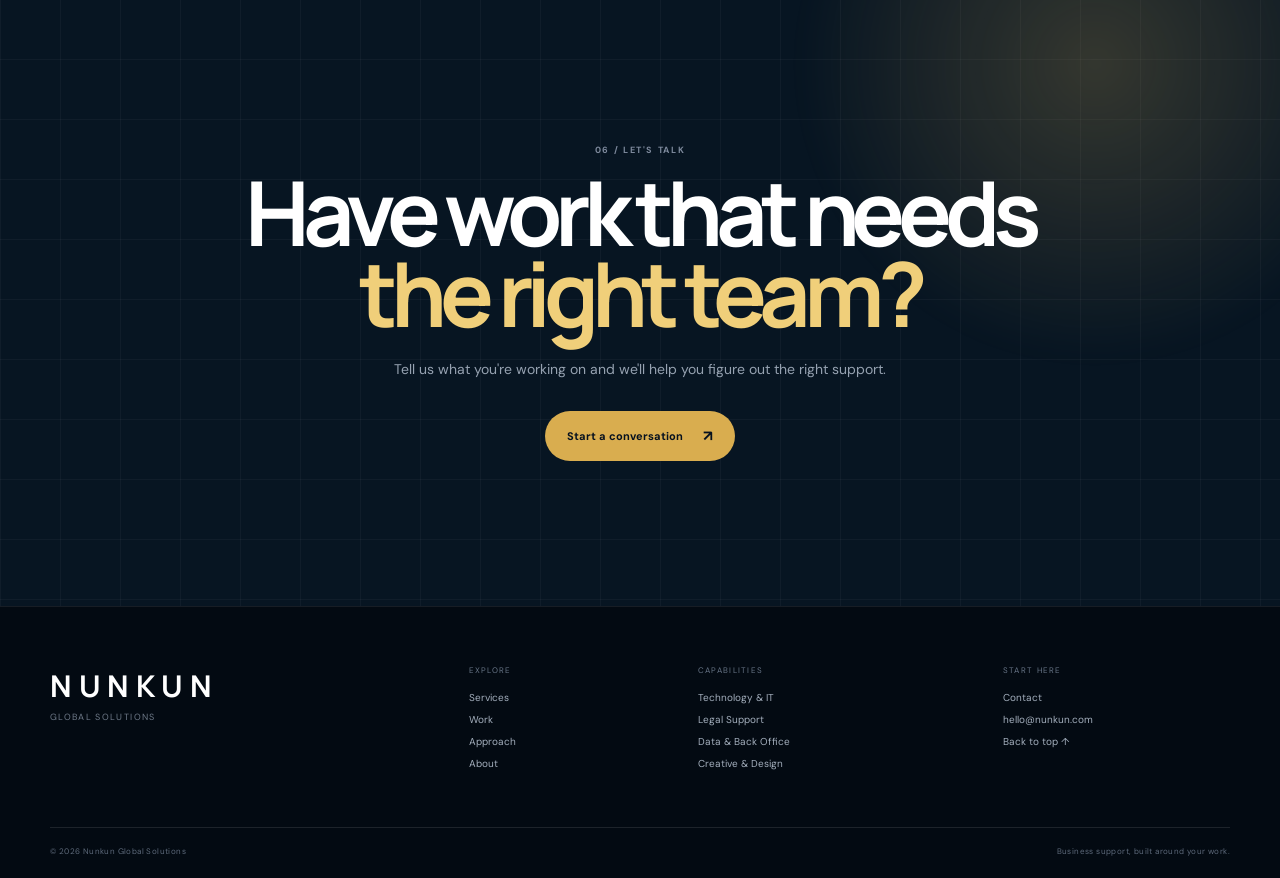
==== commit ccbaa6ce: "Add files via upload" ====
--- a/index.html
+++ b/index.html
@@ -58,7 +58,7 @@
   <header class="site-header" id="top">
     <div class="container nav">
       <a class="brand" href="#top" aria-label="Nunkun Global Solutions home">
-        <img src="assets/nunkun-header-logo.webp" alt="Nunkun Global Solutions">
+        <img src="assets/nunkun-header-logo-light.webp" alt="Nunkun Global Solutions">
       </a>
       <div class="nav-divider" aria-hidden="true"></div>
       <nav class="desktop-nav" aria-label="Primary navigation">
--- a/styles.css
+++ b/styles.css
@@ -452,3 +452,33 @@
   .menu-btn{background:var(--gold);}.menu-btn span{background:#06111f}
   .footer-grid>div:first-child>p{color:#8290a0}
 }
+
+
+/* v11 — header logo readability + refined sizing */
+.site-header .brand{
+  width:188px;
+  height:70px;
+  padding:7px 4px;
+  border-radius:14px;
+  background:linear-gradient(180deg,rgba(255,255,255,.035),rgba(255,255,255,0));
+}
+.site-header .brand img{
+  width:100%;
+  height:100%;
+  object-fit:contain;
+  filter:drop-shadow(0 3px 10px rgba(0,0,0,.34));
+}
+.site-header .nav-divider{
+  background:rgba(225,199,125,.26);
+}
+@media (min-width:1201px){
+  .nav{grid-template-columns:198px 1px 1fr auto;}
+}
+@media (max-width:1120px){
+  .nav{grid-template-columns:176px 1px 1fr auto;}
+  .site-header .brand{width:170px;height:66px;padding:7px 2px;}
+}
+@media (max-width:760px){
+  .nav{height:72px;}
+  .site-header .brand{width:136px;height:54px;padding:5px 0;border-radius:10px;}
+}
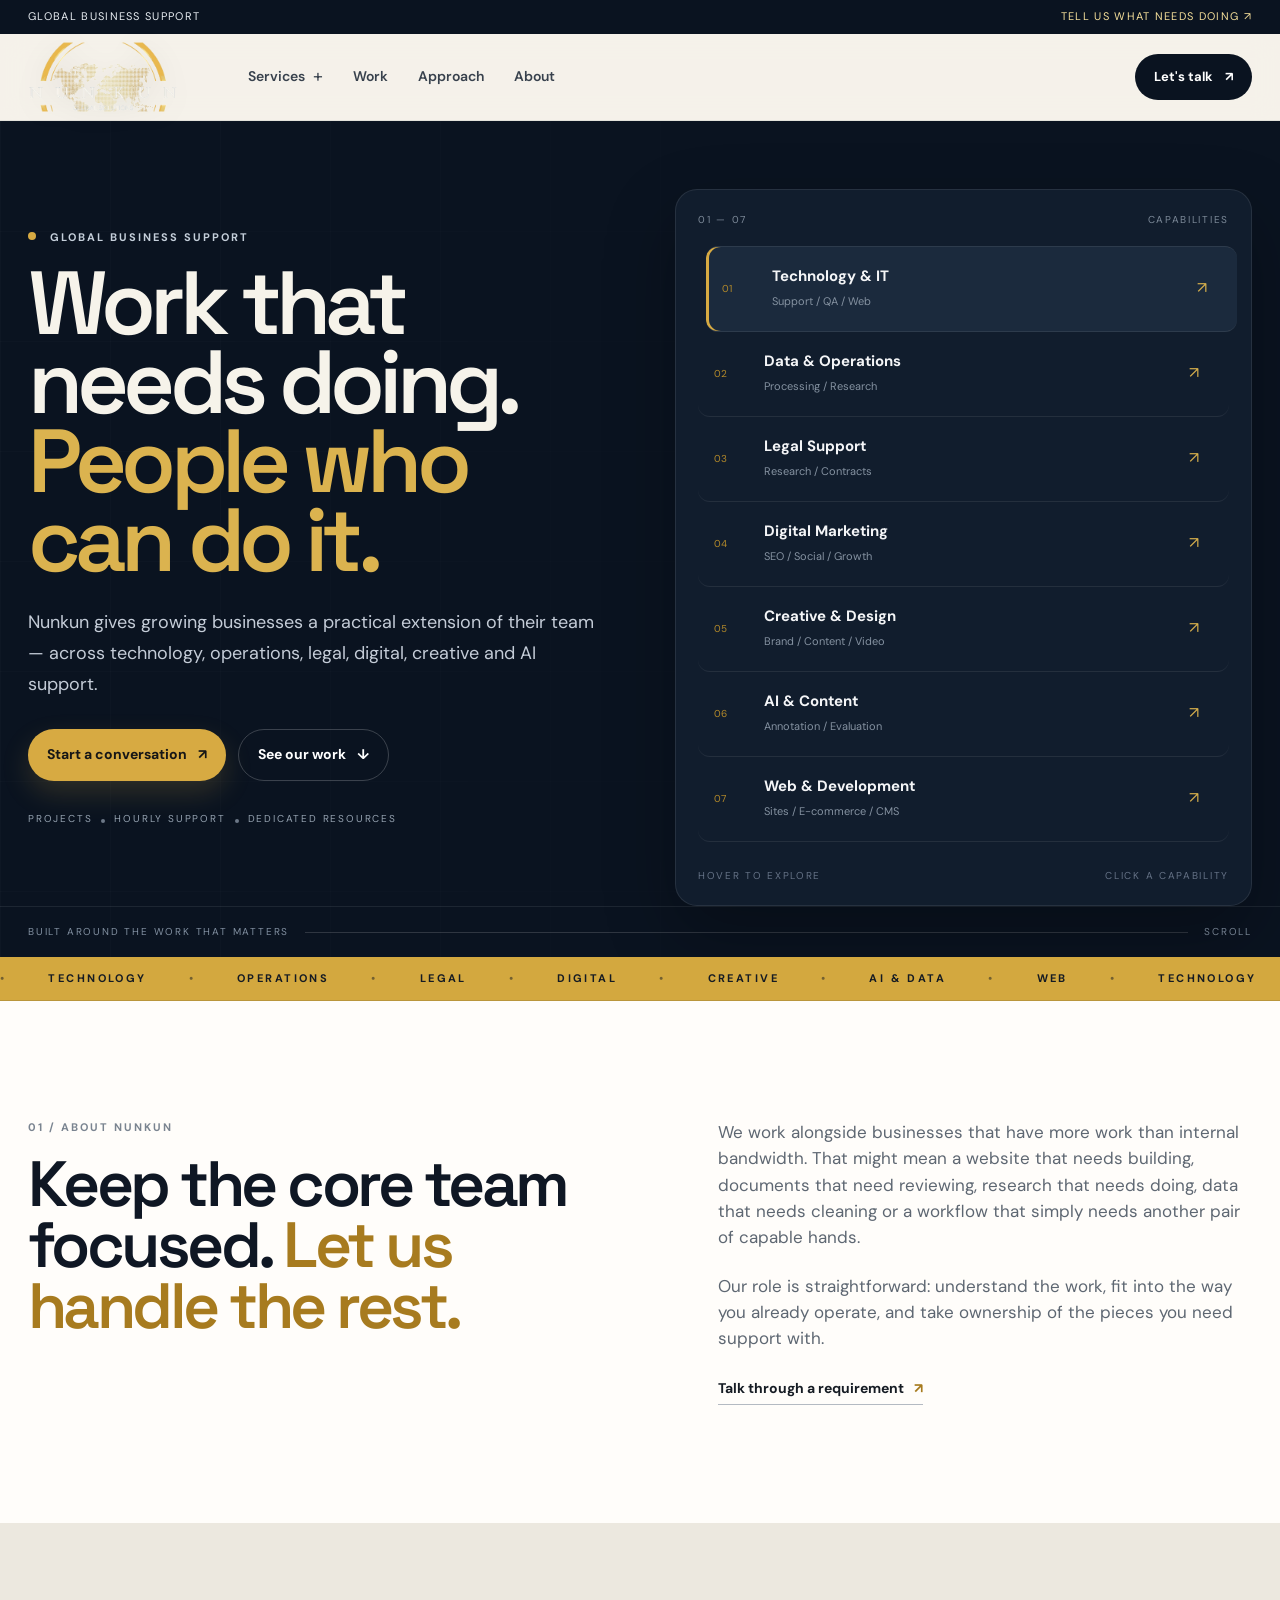
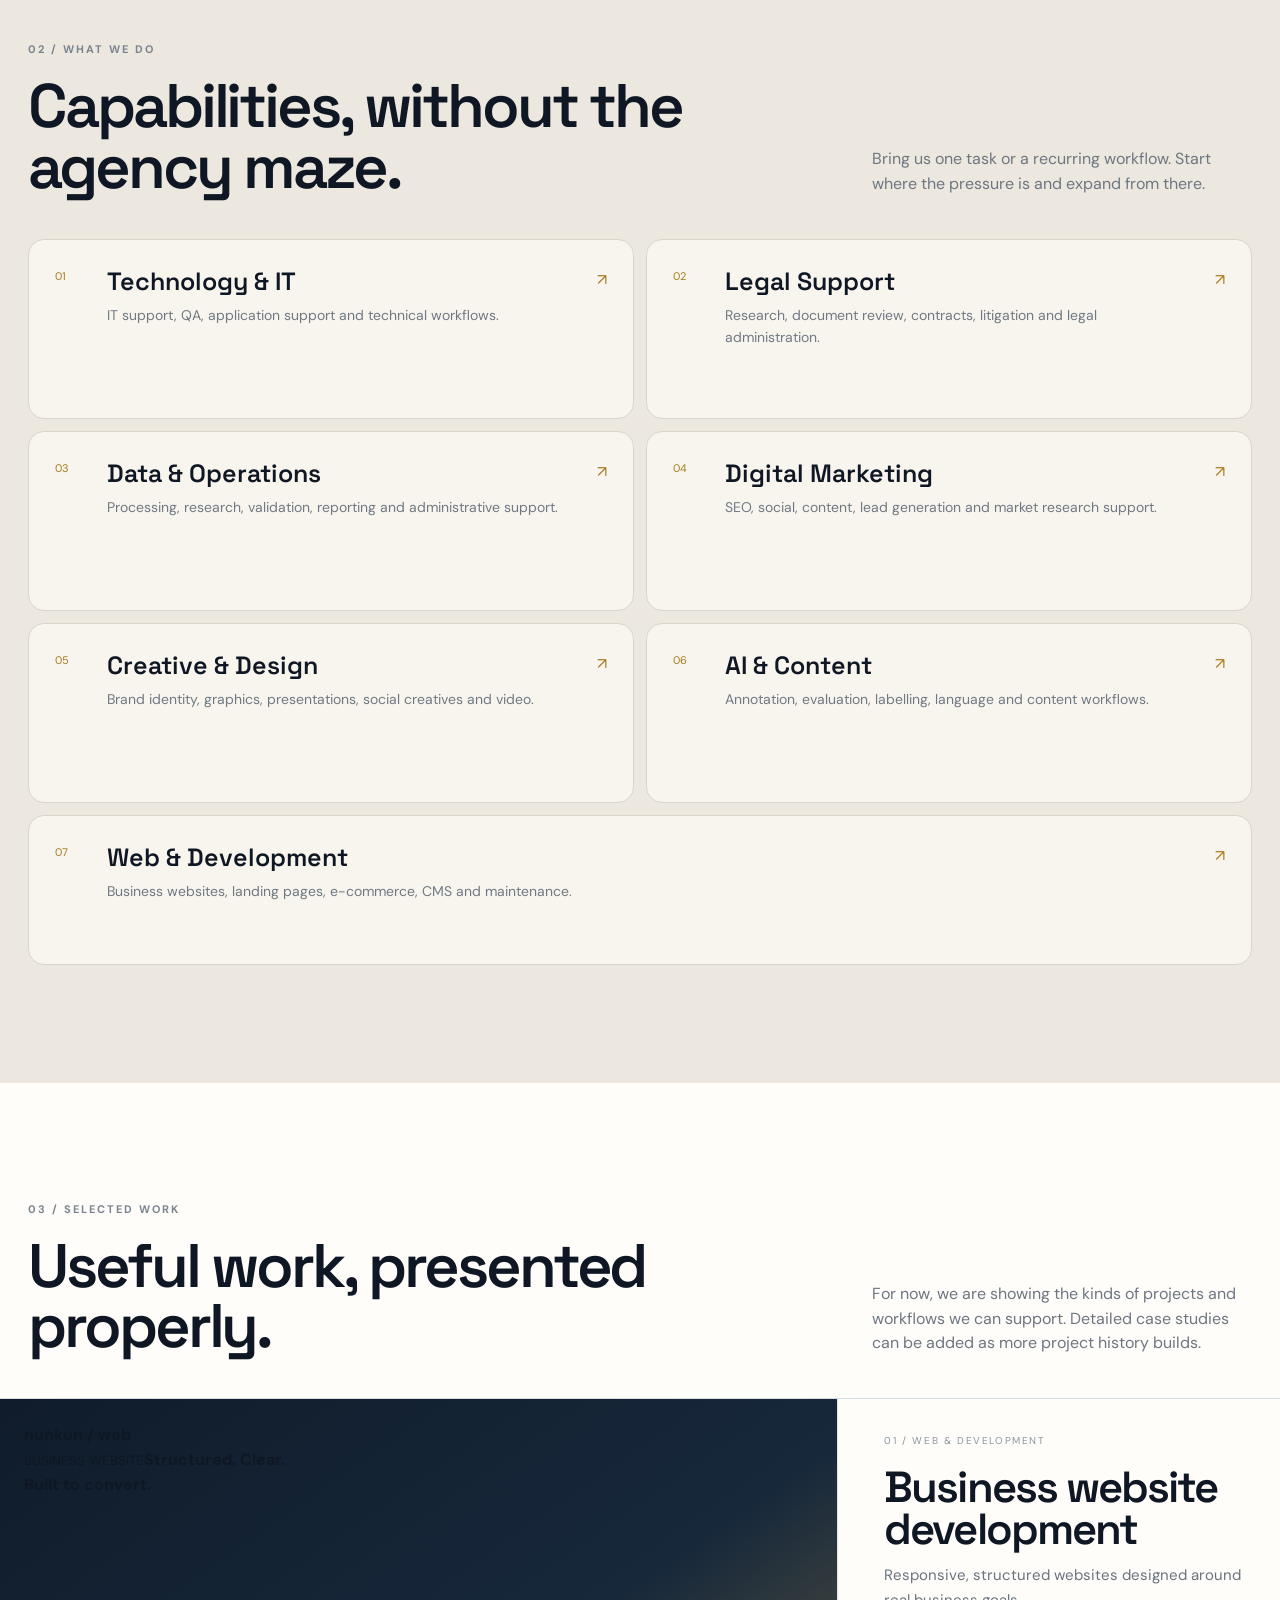
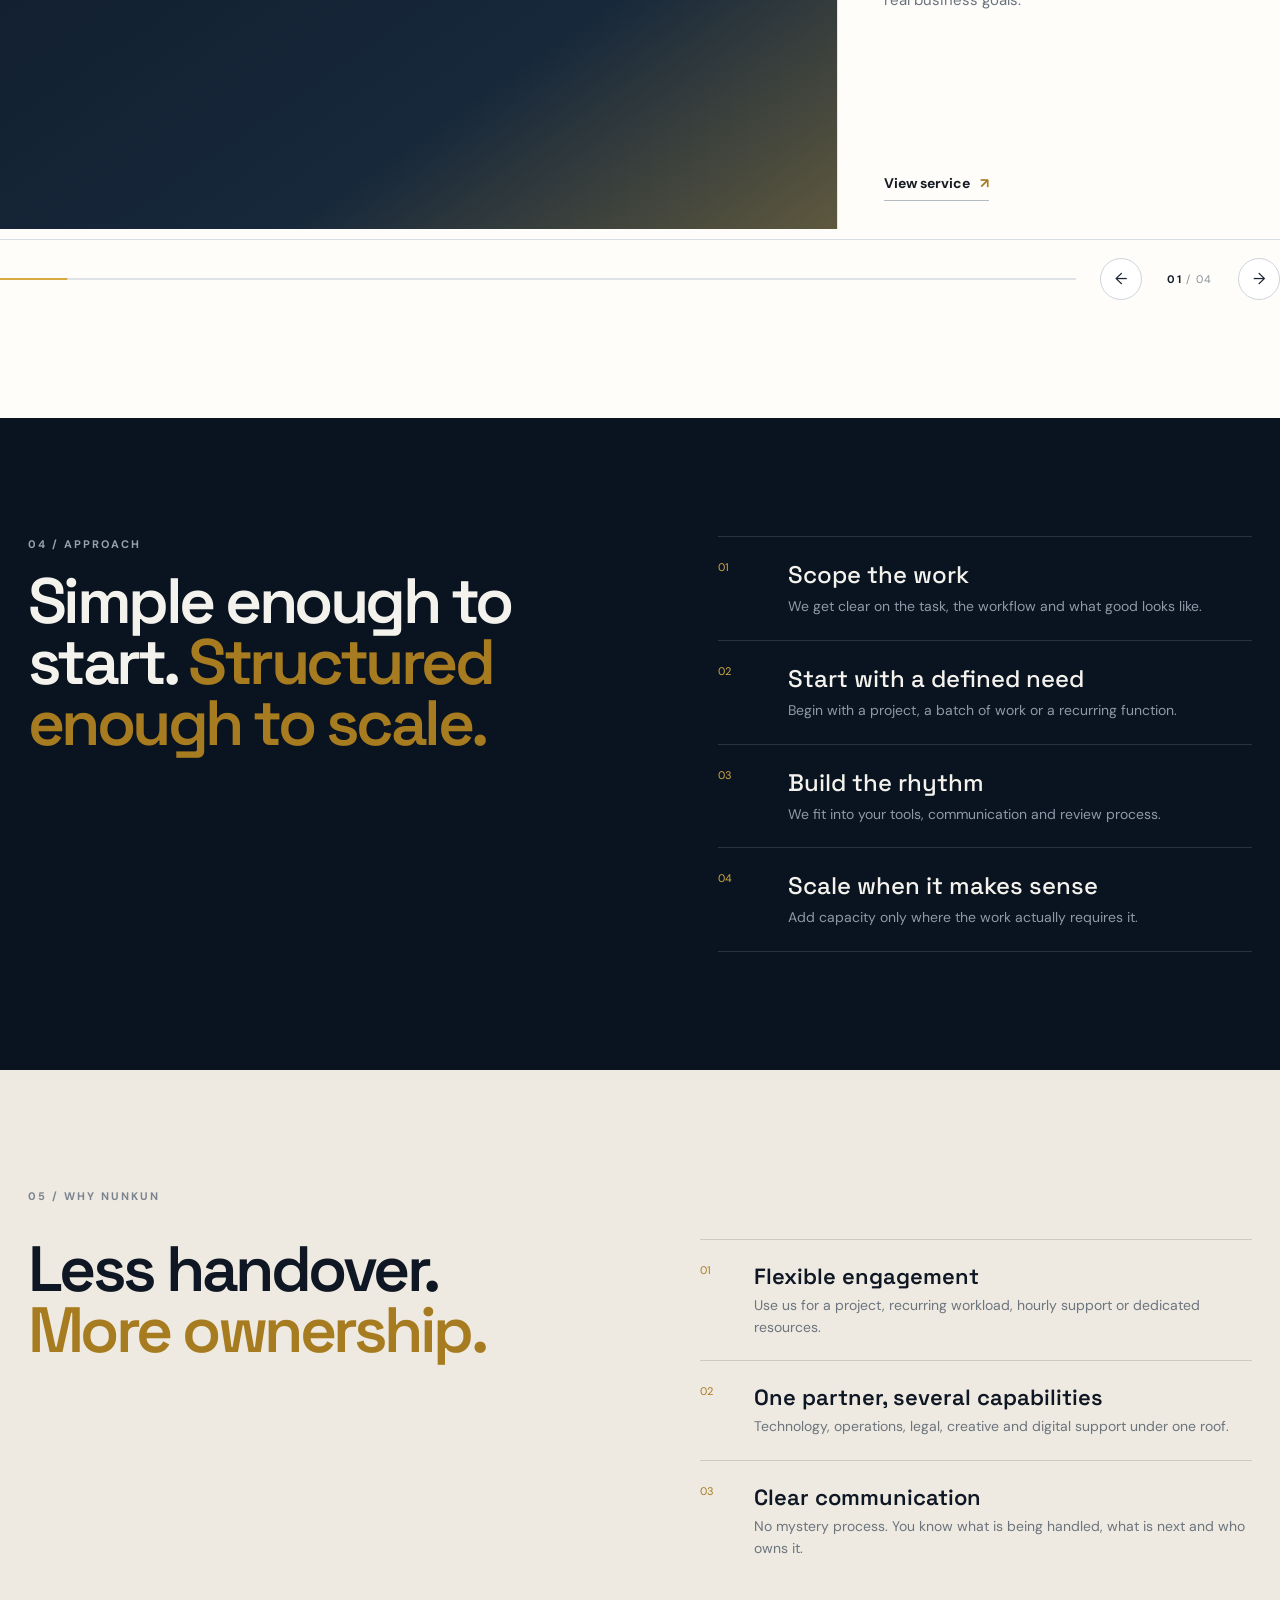
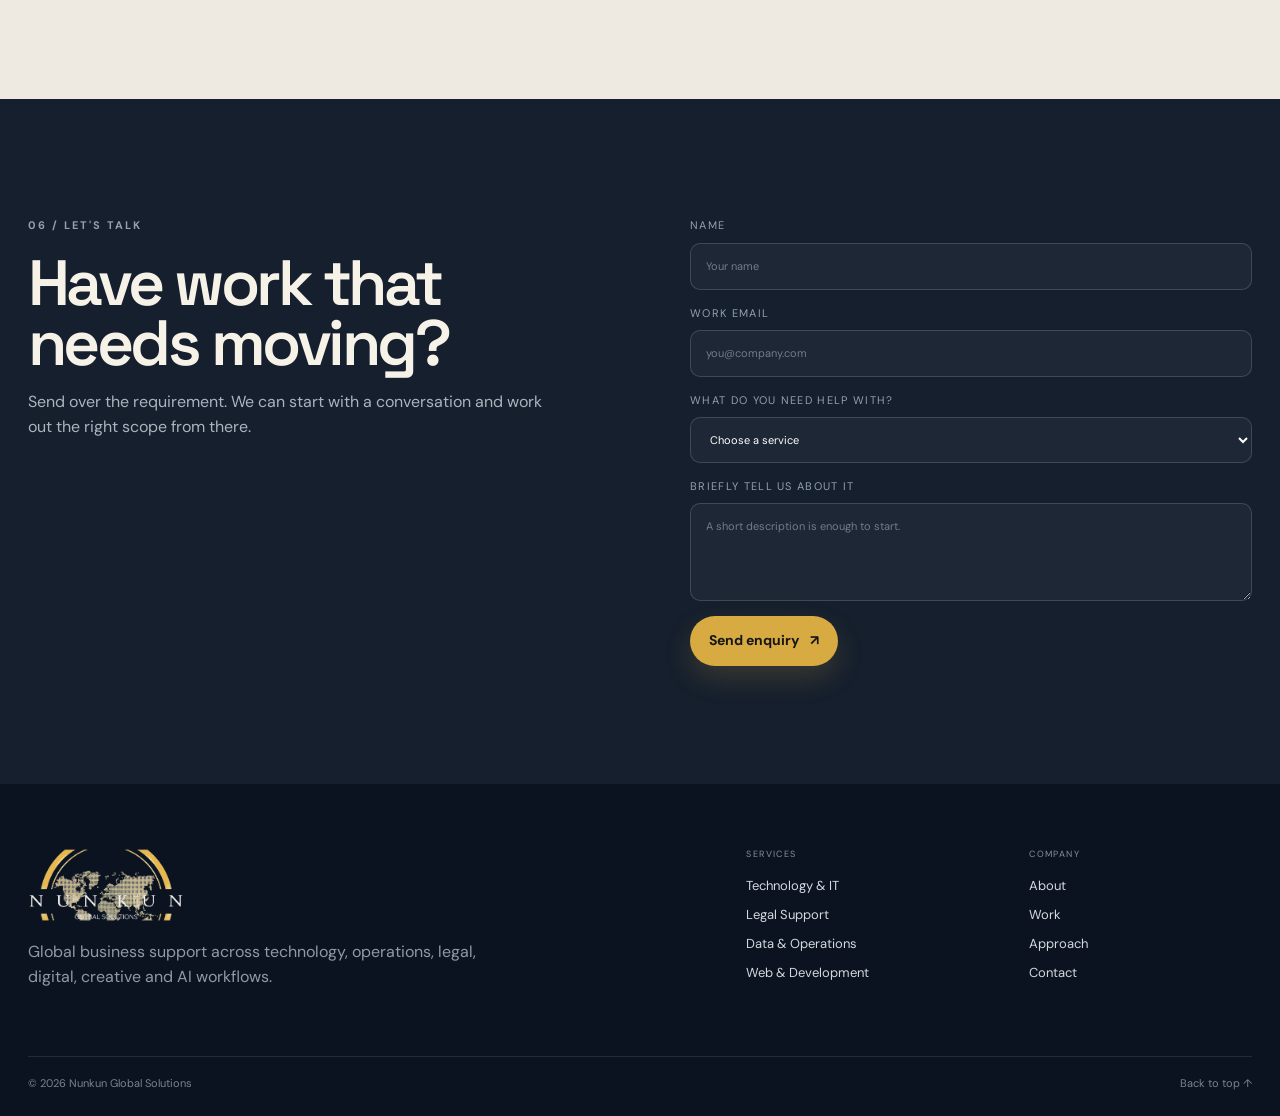
==== commit dafae603: "Add files via upload" ====
--- a/index.html
+++ b/index.html
@@ -3,26 +3,25 @@
 <head>
   <meta charset="utf-8">
   <meta name="viewport" content="width=device-width, initial-scale=1">
-  <meta name="description" content="Nunkun Global Solutions provides flexible technology, legal, data, digital, creative, AI and business support services for growing businesses.">
+  <meta name="description" content="Nunkun Global Solutions helps businesses move important work forward across technology, legal, data, digital, creative and AI support.">
   <meta name="robots" content="index,follow,max-image-preview:large,max-snippet:-1,max-video-preview:-1">
-  <meta name="theme-color" content="#07111f">
   <meta name="author" content="Nunkun Global Solutions">
-  <meta name="keywords" content="outsourcing, business support, IT support, legal support, data processing, digital marketing, graphic design, AI data services, web development">
+  <meta name="keywords" content="outsourcing, business support, IT support, legal support, data operations, digital marketing, web development, AI services, creative services">
   <link rel="canonical" href="https://nunkun-website-v1.vercel.app/">
   <meta property="og:type" content="website">
   <meta property="og:title" content="Nunkun Global Solutions | Business Support & Outsourcing">
-  <meta property="og:description" content="Flexible technology, legal, data, digital, creative, AI and business support for growing teams.">
+  <meta property="og:description" content="A practical extension of your team across technology, legal, data, digital, creative and AI workflows.">
   <meta property="og:url" content="https://nunkun-website-v1.vercel.app/">
   <meta property="og:image" content="https://nunkun-website-v1.vercel.app/assets/nunkun-logo.webp">
   <meta property="og:site_name" content="Nunkun Global Solutions">
   <meta name="twitter:card" content="summary_large_image">
   <meta name="twitter:title" content="Nunkun Global Solutions | Business Support & Outsourcing">
-  <meta name="twitter:description" content="Technology, legal, data, digital, creative, AI and business support.">
+  <meta name="twitter:description" content="Practical technology, legal, data, digital, creative and AI support for growing teams.">
   <title>Nunkun Global Solutions | Business Support & Outsourcing</title>
-  <link rel="icon" type="image/webp" href="assets/nunkun-logo.webp">
+  <link rel="icon" href="assets/nunkun-logo.webp" type="image/webp">
   <link rel="preconnect" href="https://fonts.googleapis.com">
   <link rel="preconnect" href="https://fonts.gstatic.com" crossorigin>
-  <link href="https://fonts.googleapis.com/css2?family=DM+Sans:wght@400;500;600;700&family=Manrope:wght@500;600;700;800&display=swap" rel="stylesheet">
+  <link href="https://fonts.googleapis.com/css2?family=DM+Sans:wght@400;500;600;700&family=Space+Grotesk:wght@400;500;600;700&display=swap" rel="stylesheet">
   <link rel="stylesheet" href="styles.css">
   <script type="application/ld+json">
   {
@@ -31,8 +30,8 @@
     "name":"Nunkun Global Solutions",
     "url":"https://nunkun-website-v1.vercel.app/",
     "logo":"https://nunkun-website-v1.vercel.app/assets/nunkun-logo.webp",
-    "description":"Global business support and outsourcing services across technology, legal, data, digital, creative and AI workflows.",
-    "sameAs":[]
+    "description":"Global business support and outsourcing across technology, legal, data, digital, creative and AI workflows.",
+    "areaServed":"Worldwide"
   }
   </script>
   <script type="application/ld+json">
@@ -45,167 +44,136 @@
     "hasOfferCatalog":{"@type":"OfferCatalog","name":"Nunkun Services","itemListElement":[
       {"@type":"Offer","itemOffered":{"@type":"Service","name":"Technology & IT Support"}},
       {"@type":"Offer","itemOffered":{"@type":"Service","name":"Legal Support"}},
-      {"@type":"Offer","itemOffered":{"@type":"Service","name":"Data & Back Office Support"}},
+      {"@type":"Offer","itemOffered":{"@type":"Service","name":"Data & Operations"}},
       {"@type":"Offer","itemOffered":{"@type":"Service","name":"Digital Marketing"}},
       {"@type":"Offer","itemOffered":{"@type":"Service","name":"Creative & Design"}},
-      {"@type":"Offer","itemOffered":{"@type":"Service","name":"AI & Content Services"}},
+      {"@type":"Offer","itemOffered":{"@type":"Service","name":"AI & Content"}},
       {"@type":"Offer","itemOffered":{"@type":"Service","name":"Web & Development"}}
     ]}
   }
   </script>
 </head>
 <body>
+  <div class="announcement"><div class="container announcement-inner"><span>GLOBAL BUSINESS SUPPORT</span><a href="#contact">Tell us what needs doing <span>↗</span></a></div></div>
   <header class="site-header" id="top">
     <div class="container nav">
-      <a class="brand" href="#top" aria-label="Nunkun Global Solutions home">
-        <img src="assets/nunkun-header-logo-light.webp" alt="Nunkun Global Solutions">
-      </a>
-      <div class="nav-divider" aria-hidden="true"></div>
+      <a class="brand" href="#top" aria-label="Nunkun Global Solutions home"><img src="assets/nunkun-header-logo-light.webp" alt="Nunkun Global Solutions"></a>
       <nav class="desktop-nav" aria-label="Primary navigation">
-        <button class="services-trigger" aria-expanded="false" aria-controls="services-menu"><span>Services</span><span class="chevron">⌄</span></button>
-        <a href="#work">Work</a>
-        <a href="#approach">Approach</a>
-        <a href="#about">About</a>
+        <button class="services-trigger" type="button" aria-expanded="false" aria-controls="services-menu">Services <span>+</span></button>
+        <a href="#work">Work</a><a href="#approach">Approach</a><a href="#about">About</a>
       </nav>
-      <div class="nav-actions">
-        <span class="nav-status"><i></i> Available for new projects</span>
-        <a class="nav-cta" href="#contact">Let's talk <span>↗</span></a>
-      </div>
-      <button class="menu-btn" aria-label="Open menu" aria-expanded="false"><span></span><span></span></button>
+      <a class="nav-cta" href="#contact">Let's talk <span>↗</span></a>
+      <button class="menu-btn" type="button" aria-label="Open menu" aria-expanded="false"><span></span><span></span></button>
     </div>
     <div class="services-menu" id="services-menu" aria-hidden="true">
-      <div class="container mega-wrap">
-        <div class="mega-heading">
-          <p class="kicker">SERVICES</p>
-          <h2>Bring us the work.<br><em>We'll build the support.</em></h2>
-          <p>Choose one capability or combine several around a workflow.</p>
-          <a class="text-link" href="#services">See services overview <span>↗</span></a>
-        </div>
-        <div class="mega-columns">
-          <div class="mega-col"><h3>Technology & IT</h3><a href="services/technology-it.html">IT Support</a><a href="services/technology-it.html">Helpdesk Support</a><a href="services/technology-it.html">Technical Support</a><a href="services/technology-it.html">QA & Testing</a><a href="services/technology-it.html">Technical Documentation</a><a href="services/technology-it.html">Application Support</a></div>
-          <div class="mega-col legal-menu"><h3>Legal Support</h3><a href="services/legal-support.html">Legal Research</a><a href="services/legal-support.html">Case Law Research</a><a href="services/legal-support.html">Document Review</a><a href="services/legal-support.html">Deposition Summaries</a><a href="services/legal-support.html">Trial Preparation</a><a href="services/legal-support.html">Legal Transcription</a><a href="services/legal-support.html">Contract Drafting</a><a href="services/legal-support.html">Contract Review & Abstraction</a><a href="services/legal-support.html">CLM Administration</a><a href="services/legal-support.html">Redlining & Negotiation</a><a href="services/legal-support.html">Corporate Compliance</a><a href="services/legal-support.html">Due Diligence Support</a><a href="services/legal-support.html">IP / Patent Support</a><a href="services/legal-support.html">Patent Search & Analysis</a><a href="services/legal-support.html">Trademark Support</a><a href="services/legal-support.html">IP Docketing</a><a href="services/legal-support.html">Legal Billing & Invoicing</a></div>
-          <div class="mega-col"><h3>Data & Back Office</h3><a href="services/data-operations.html">Data Entry</a><a href="services/data-operations.html">Data Processing</a><a href="services/data-operations.html">Data Validation</a><a href="services/data-operations.html">Data Management</a><a href="services/data-operations.html">Web Research</a><a href="services/data-operations.html">Document Processing</a><a href="services/data-operations.html">MIS & Reporting</a><a href="services/data-operations.html">Virtual Assistance</a><a href="services/data-operations.html">Administrative Support</a></div>
-          <div class="mega-col"><h3>Digital Marketing</h3><a href="services/digital-marketing.html">SEO Support</a><a href="services/digital-marketing.html">Social Media Management</a><a href="services/digital-marketing.html">Content Marketing</a><a href="services/digital-marketing.html">Lead Generation</a><a href="services/digital-marketing.html">Email Marketing</a><a href="services/digital-marketing.html">Market Research</a></div>
-          <div class="mega-col"><h3>Creative & Design</h3><a href="services/creative-design.html">Graphic Design</a><a href="services/creative-design.html">Brand Identity</a><a href="services/creative-design.html">Presentation Design</a><a href="services/creative-design.html">Social Media Creatives</a><a href="services/creative-design.html">Video Editing</a><a href="services/creative-design.html">UI/UX Design</a></div>
-          <div class="mega-col"><h3>AI & Content</h3><a href="services/ai-data.html">AI Data Annotation</a><a href="services/ai-data.html">AI Evaluation</a><a href="services/ai-data.html">Data Labelling</a><a href="services/ai-data.html">Content Moderation</a><a href="services/ai-data.html">Language / NLP Support</a><a href="services/ai-data.html">Content Writing</a><a href="services/ai-data.html">AI Training Support</a></div>
-          <div class="mega-col"><h3>Web & Development</h3><a href="services/web-development.html">Website Development</a><a href="services/web-development.html">Landing Pages</a><a href="services/web-development.html">E-commerce Development</a><a href="services/web-development.html">CMS Development</a><a href="services/web-development.html">Website Maintenance</a></div>
+      <div class="container mega-grid">
+        <div class="mega-intro"><p class="eyebrow">SERVICES</p><h2>One team for the work you don't need to own in-house.</h2><a class="inline-link" href="#services">View all services <span>↗</span></a></div>
+        <div class="mega-list">
+          <a href="services/technology-it.html"><span>01</span><strong>Technology & IT</strong><small>IT support, QA, application support</small></a>
+          <a href="services/legal-support.html"><span>02</span><strong>Legal Support</strong><small>Research, review, contracts, litigation support</small></a>
+          <a href="services/data-operations.html"><span>03</span><strong>Data & Operations</strong><small>Processing, research, validation, administration</small></a>
+          <a href="services/digital-marketing.html"><span>04</span><strong>Digital Marketing</strong><small>SEO, content, social, lead generation</small></a>
+          <a href="services/creative-design.html"><span>05</span><strong>Creative & Design</strong><small>Branding, graphics, presentations, video</small></a>
+          <a href="services/ai-data.html"><span>06</span><strong>AI & Content</strong><small>Annotation, evaluation, content, language</small></a>
+          <a href="services/web-development.html"><span>07</span><strong>Web & Development</strong><small>Websites, e-commerce, CMS, maintenance</small></a>
         </div>
       </div>
     </div>
     <div class="mobile-menu" aria-hidden="true">
       <a href="#services">Services</a><a href="#work">Work</a><a href="#approach">Approach</a><a href="#about">About</a><a href="#contact">Contact</a>
-      <details><summary>Service categories</summary><a href="services/technology-it.html">Technology & IT</a><a href="services/legal-support.html">Legal Support</a><a href="services/data-operations.html">Data & Back Office</a><a href="services/digital-marketing.html">Digital Marketing</a><a href="services/creative-design.html">Creative & Design</a><a href="services/ai-data.html">AI & Content</a><a href="services/web-development.html">Web & Development</a></details>
+      <details><summary>Service categories</summary><a href="services/technology-it.html">Technology & IT</a><a href="services/legal-support.html">Legal Support</a><a href="services/data-operations.html">Data & Operations</a><a href="services/digital-marketing.html">Digital Marketing</a><a href="services/creative-design.html">Creative & Design</a><a href="services/ai-data.html">AI & Content</a><a href="services/web-development.html">Web & Development</a></details>
     </div>
   </header>
 
   <main>
-    <section class="hero hero-cosmic" aria-labelledby="hero-title">
-      <div class="cosmic-stars" aria-hidden="true"></div>
-      <div class="cosmic-glow glow-left" aria-hidden="true"></div>
-      <div class="cosmic-glow glow-right" aria-hidden="true"></div>
-      <div class="container hero-inner">
+    <section class="hero" aria-labelledby="hero-title">
+      <div class="container hero-grid">
         <div class="hero-copy reveal">
-          <p class="kicker cosmic-kicker"><span class="live-dot"></span> GLOBAL BUSINESS SUPPORT</p>
-          <h1 id="hero-title">More capacity.<br><span>Less complexity.</span></h1>
-          <p class="hero-lead">Nunkun brings specialist capabilities together so businesses can move important work forward without building every function in-house.</p>
-          <div class="hero-actions"><a class="btn btn-gold" href="#contact">Start a conversation <span>↗</span></a><a class="btn btn-ghost" href="#services">Explore capabilities <span>↓</span></a></div>
-          <div class="hero-note"><span>Project-based</span><span>Hourly support</span><span>Dedicated resources</span><span>Managed workflows</span></div>
+          <p class="eyebrow"><span class="dot"></span> GLOBAL BUSINESS SUPPORT</p>
+          <h1 id="hero-title">Work that needs doing.<br><em>People who can do it.</em></h1>
+          <p class="hero-lead">Nunkun gives growing businesses a practical extension of their team — across technology, operations, legal, digital, creative and AI support.</p>
+          <div class="hero-actions"><a class="btn btn-primary" href="#contact">Start a conversation <span>↗</span></a><a class="btn btn-secondary" href="#work">See our work <span>↓</span></a></div>
+          <div class="hero-meta"><span>PROJECTS</span><span>HOURLY SUPPORT</span><span>DEDICATED RESOURCES</span></div>
         </div>
-        <div class="hero-visual cosmic-visual reveal reveal-delay" aria-label="Nunkun service capabilities orbiting around the Nunkun core">
-          <div class="capability-scene solar-system" role="list" aria-label="Nunkun service pillars">
-            <div class="solar-orbit orbit-1" aria-hidden="true"></div>
-            <div class="solar-orbit orbit-2" aria-hidden="true"></div>
-            <div class="solar-orbit orbit-3" aria-hidden="true"></div>
-            <div class="solar-orbit orbit-4" aria-hidden="true"></div>
-            <div class="solar-particle p1" aria-hidden="true"></div><div class="solar-particle p2" aria-hidden="true"></div><div class="solar-particle p3" aria-hidden="true"></div>
-            <div class="nunkun-sun" aria-hidden="true"><div class="sun-globe"><span class="sun-word">NUNKUN</span><span class="sun-sub">GLOBAL SOLUTIONS</span></div><span class="sun-pulse"></span></div>
-            <a class="planet planet-tech" style="--angle:-90deg;--radius:270px" href="services/technology-it.html" role="listitem"><span class="planet-core"><small>01</small><strong>Technology<br>&amp; IT</strong><em>IT · QA · Support</em><i>↗</i></span></a>
-            <a class="planet planet-data" style="--angle:-38deg;--radius:270px" href="services/data-operations.html" role="listitem"><span class="planet-core"><small>02</small><strong>Data &amp;<br>Operations</strong><em>Data · Research</em><i>↗</i></span></a>
-            <a class="planet planet-marketing" style="--angle:12deg;--radius:270px" href="services/digital-marketing.html" role="listitem"><span class="planet-core"><small>03</small><strong>Digital<br>Marketing</strong><em>SEO · Social · Growth</em><i>↗</i></span></a>
-            <a class="planet planet-web" style="--angle:63deg;--radius:270px" href="services/web-development.html" role="listitem"><span class="planet-core"><small>04</small><strong>Web &amp;<br>Development</strong><em>Web · E-commerce · CMS</em><i>↗</i></span></a>
-            <a class="planet planet-creative" style="--angle:116deg;--radius:270px" href="services/creative-design.html" role="listitem"><span class="planet-core"><small>05</small><strong>Creative &amp;<br>Design</strong><em>Brand · UI · Content</em><i>↗</i></span></a>
-            <a class="planet planet-legal" style="--angle:168deg;--radius:270px" href="services/legal-support.html" role="listitem"><span class="planet-core"><small>06</small><strong>Legal<br>Support</strong><em>Research · Contracts</em><i>↗</i></span></a>
-            <a class="planet planet-ai" style="--angle:218deg;--radius:270px" href="services/ai-data.html" role="listitem"><span class="planet-core"><small>07</small><strong>AI &amp;<br>Data</strong><em>Annotation · Evaluation</em><i>↗</i></span></a>
-            <div class="solar-caption"><span class="caption-line"></span>Hover a capability · click to explore</div>
+        <div class="hero-panel reveal reveal-delay" aria-label="Nunkun capabilities overview">
+          <div class="panel-top"><span>01 — 07</span><span>CAPABILITIES</span></div>
+          <div class="service-rail" id="heroServices">
+            <a class="service-item active" href="services/technology-it.html"><span class="num">01</span><div><strong>Technology & IT</strong><small>Support / QA / Web</small></div><span class="arrow">↗</span></a>
+            <a class="service-item" href="services/data-operations.html"><span class="num">02</span><div><strong>Data & Operations</strong><small>Processing / Research</small></div><span class="arrow">↗</span></a>
+            <a class="service-item" href="services/legal-support.html"><span class="num">03</span><div><strong>Legal Support</strong><small>Research / Contracts</small></div><span class="arrow">↗</span></a>
+            <a class="service-item" href="services/digital-marketing.html"><span class="num">04</span><div><strong>Digital Marketing</strong><small>SEO / Social / Growth</small></div><span class="arrow">↗</span></a>
+            <a class="service-item" href="services/creative-design.html"><span class="num">05</span><div><strong>Creative & Design</strong><small>Brand / Content / Video</small></div><span class="arrow">↗</span></a>
+            <a class="service-item" href="services/ai-data.html"><span class="num">06</span><div><strong>AI & Content</strong><small>Annotation / Evaluation</small></div><span class="arrow">↗</span></a>
+            <a class="service-item" href="services/web-development.html"><span class="num">07</span><div><strong>Web & Development</strong><small>Sites / E-commerce / CMS</small></div><span class="arrow">↗</span></a>
           </div>
+          <div class="panel-foot"><span>Hover to explore</span><span>Click a capability</span></div>
         </div>
       </div>
-          </section>
+      <div class="hero-bottom-line"><div class="container"><span>BUILT AROUND THE WORK THAT MATTERS</span><span class="line"></span><span>SCROLL</span></div></div>
+    </section>
+
+    <section class="marquee-strip" aria-hidden="true"><div class="marquee-track"><span>TECHNOLOGY</span><span>OPERATIONS</span><span>LEGAL</span><span>DIGITAL</span><span>CREATIVE</span><span>AI & DATA</span><span>WEB</span><span>TECHNOLOGY</span><span>OPERATIONS</span><span>LEGAL</span><span>DIGITAL</span><span>CREATIVE</span><span>AI & DATA</span><span>WEB</span></div></section>
 
     <section class="intro section" id="about">
-      <div class="container intro-grid">
-        <div class="section-meta"><span>01</span><span>ABOUT NUNKUN</span></div>
-        <div class="intro-copy reveal"><p class="kicker">A PRACTICAL PARTNER</p><h2>Work doesn't always fit neatly into one department.</h2><p>That's where Nunkun fits in. We bring together specialist support across business, technology and creative functions so teams can add capacity where it is actually needed.</p></div>
+      <div class="container two-col">
+        <div><p class="eyebrow">01 / ABOUT NUNKUN</p><h2>Keep the core team focused. <em>Let us handle the rest.</em></h2></div>
+        <div class="copy-column"><p>We work alongside businesses that have more work than internal bandwidth. That might mean a website that needs building, documents that need reviewing, research that needs doing, data that needs cleaning or a workflow that simply needs another pair of capable hands.</p><p>Our role is straightforward: understand the work, fit into the way you already operate, and take ownership of the pieces you need support with.</p><a class="inline-link" href="#contact">Talk through a requirement <span>↗</span></a></div>
       </div>
     </section>
 
     <section class="services section" id="services">
-      <div class="container">
-        <div class="section-head reveal"><div><p class="kicker">02 / SERVICES</p><h2>Capabilities that move work forward.</h2></div><p>Start with one requirement. Combine capabilities when the work calls for it.</p></div>
-        <div class="service-list">
-          <article class="service-item reveal" id="technology"><div class="service-num">01</div><div class="service-main"><div class="service-title"><h3>Technology & IT</h3><span>↗</span></div><p>Technical support and delivery across everyday IT and digital workflows.</p><div class="service-tags"><span>IT Support</span><span>Helpdesk</span><span>QA & Testing</span><span>Technical Documentation</span><span>Application Support</span></div></div></article>
-          <article class="service-item reveal" id="legal"><div class="service-num">02</div><div class="service-main"><div class="service-title"><h3>Legal Support</h3><span>↗</span></div><p>Research, review and administrative support for legal and professional workflows.</p><div class="service-tags"><span>Legal Research</span><span>Document Review</span><span>Contracts</span><span>Litigation Support</span><span>Due Diligence</span><span>IP Support</span></div></div></article>
-          <article class="service-item reveal" id="data"><div class="service-num">03</div><div class="service-main"><div class="service-title"><h3>Data & Back Office</h3><span>↗</span></div><p>Reliable support for repetitive, structured and detail-heavy operational work.</p><div class="service-tags"><span>Data Entry</span><span>Data Processing</span><span>Validation</span><span>Web Research</span><span>MIS & Reporting</span><span>Virtual Assistance</span></div></div></article>
-          <article class="service-item reveal" id="marketing"><div class="service-num">04</div><div class="service-main"><div class="service-title"><h3>Digital Marketing</h3><span>↗</span></div><p>Execution support across search, social, content, lead generation and research.</p><div class="service-tags"><span>SEO</span><span>Social Media</span><span>Content</span><span>Lead Generation</span><span>Email Marketing</span></div></div></article>
-          <article class="service-item reveal" id="creative"><div class="service-num">05</div><div class="service-main"><div class="service-title"><h3>Creative & Design</h3><span>↗</span></div><p>Visual support for brands that need consistent, polished communication.</p><div class="service-tags"><span>Graphic Design</span><span>Brand Identity</span><span>Presentations</span><span>Social Creatives</span><span>Video Editing</span><span>UI/UX</span></div></div></article>
-          <article class="service-item reveal" id="ai"><div class="service-num">06</div><div class="service-main"><div class="service-title"><h3>AI & Content</h3><span>↗</span></div><p>Human-in-the-loop support for data, language, evaluation and content workflows.</p><div class="service-tags"><span>AI Annotation</span><span>Evaluation</span><span>Data Labelling</span><span>NLP</span><span>Content</span></div></div></article>
-          <article class="service-item reveal" id="web"><div class="service-num">07</div><div class="service-main"><div class="service-title"><h3>Web & Development</h3><span>↗</span></div><p>Modern websites and digital experiences, from landing pages to ongoing support.</p><div class="service-tags"><span>Web Development</span><span>Landing Pages</span><span>E-commerce</span><span>CMS</span><span>Maintenance</span></div></div></article>
-        </div>
+      <div class="container section-head"><div><p class="eyebrow">02 / WHAT WE DO</p><h2>Capabilities, without the agency maze.</h2></div><p>Bring us one task or a recurring workflow. Start where the pressure is and expand from there.</p></div>
+      <div class="container service-grid">
+        <a class="service-card" href="services/technology-it.html"><span>01</span><div><h3>Technology & IT</h3><p>IT support, QA, application support and technical workflows.</p></div><span class="card-arrow">↗</span></a>
+        <a class="service-card" href="services/legal-support.html"><span>02</span><div><h3>Legal Support</h3><p>Research, document review, contracts, litigation and legal administration.</p></div><span class="card-arrow">↗</span></a>
+        <a class="service-card" href="services/data-operations.html"><span>03</span><div><h3>Data & Operations</h3><p>Processing, research, validation, reporting and administrative support.</p></div><span class="card-arrow">↗</span></a>
+        <a class="service-card" href="services/digital-marketing.html"><span>04</span><div><h3>Digital Marketing</h3><p>SEO, social, content, lead generation and market research support.</p></div><span class="card-arrow">↗</span></a>
+        <a class="service-card" href="services/creative-design.html"><span>05</span><div><h3>Creative & Design</h3><p>Brand identity, graphics, presentations, social creatives and video.</p></div><span class="card-arrow">↗</span></a>
+        <a class="service-card" href="services/ai-data.html"><span>06</span><div><h3>AI & Content</h3><p>Annotation, evaluation, labelling, language and content workflows.</p></div><span class="card-arrow">↗</span></a>
+        <a class="service-card service-card-wide" href="services/web-development.html"><span>07</span><div><h3>Web & Development</h3><p>Business websites, landing pages, e-commerce, CMS and maintenance.</p></div><span class="card-arrow">↗</span></a>
       </div>
     </section>
 
     <section class="work section" id="work">
-      <div class="container">
-        <div class="section-head reveal"><div><p class="kicker">03 / SELECTED WORK</p><h2>Work that shows what we can do.</h2></div><p>We keep the portfolio honest. Detailed case studies can be added as the project library grows.</p></div>
-        <div class="work-grid">
-          <article class="project project-large reveal"><div class="project-art website-art"><div class="browser"><div class="browser-bar"><i></i><i></i><i></i><span>nunkun / digital experience</span></div><div class="browser-body"><small>WEB DEVELOPMENT</small><strong>Digital experiences<br>built to perform.</strong><div class="browser-chart"><b></b><b></b><b></b><b></b><b></b></div></div></div></div><div class="project-copy"><div><span>WEB & DEVELOPMENT</span><h3>Business website development</h3></div><b>↗</b></div></article>
-          <article class="project reveal"><div class="project-art data-art"><div class="data-card"><small>OPERATIONS / CATALOG</small><strong>Product data</strong><div class="data-row"></div><div class="data-row"></div><div class="data-row short"></div><div class="data-chip">VALIDATED</div></div></div><div class="project-copy"><div><span>DATA & OPERATIONS</span><h3>E-commerce data support</h3></div><b>↗</b></div></article>
-          <article class="project reveal"><div class="project-art legal-art"><div class="legal-card"><small>RESEARCH / REVIEW</small><strong>Case support</strong><div class="legal-lines"></div><div class="legal-lines"></div><div class="legal-lines short"></div><em>REVIEW</em></div></div><div class="project-copy"><div><span>LEGAL SUPPORT</span><h3>Research & document support</h3></div><b>↗</b></div></article>
-          <article class="project reveal"><div class="project-art ai-art"><div class="ai-system"><div class="ai-node node-a">DATA</div><div class="ai-node node-b">EVAL</div><div class="ai-node node-c">NLP</div><div class="ai-center">AI</div></div></div><div class="project-copy"><div><span>AI & CONTENT</span><h3>Annotation & evaluation workflows</h3></div><b>↗</b></div></article>
+      <div class="container section-head"><div><p class="eyebrow">03 / SELECTED WORK</p><h2>Useful work, presented properly.</h2></div><p>For now, we are showing the kinds of projects and workflows we can support. Detailed case studies can be added as more project history builds.</p></div>
+      <div class="work-slider" data-work-slider>
+        <div class="work-viewport">
+          <div class="work-track">
+            <article class="work-slide is-active">
+              <div class="work-visual work-visual-web"><div class="mock-browser"><div class="mock-bar"><span></span><span></span><span></span><b>nunkun / web</b></div><div class="mock-body"><small>BUSINESS WEBSITE</small><strong>Structured. Clear.<br>Built to convert.</strong><div class="mock-blocks"><i></i><i></i><i></i></div></div></div></div>
+              <div class="work-slide-meta"><div><span>01 / WEB & DEVELOPMENT</span><h3>Business website development</h3><p>Responsive, structured websites designed around real business goals.</p></div><a class="inline-link" href="services/web-development.html">View service <span>↗</span></a></div>
+            </article>
+            <article class="work-slide">
+              <div class="work-visual work-visual-legal"><div class="document-art"><div class="doc-header"><span>LEGAL RESEARCH</span><span>03</span></div><div class="doc-lines"><i></i><i></i><i class="short"></i><i></i><i class="short"></i><i></i></div><div class="doc-stamp">SUPPORT</div></div></div>
+              <div class="work-slide-meta"><div><span>02 / LEGAL & OPERATIONS</span><h3>Research & document support</h3><p>Structured research, summaries and document workflows.</p></div><a class="inline-link" href="services/legal-support.html">View service <span>↗</span></a></div>
+            </article>
+            <article class="work-slide">
+              <div class="work-visual work-visual-data"><div class="data-art"><div class="data-head"><span>DATA OPS</span><span>ACTIVE</span></div><div class="data-grid"> <i></i><i></i><i></i><i></i><i></i><i></i><i></i><i></i><i></i><i></i><i></i><i></i></div><div class="data-foot">VALIDATION · CLEANUP · REPORTING</div></div></div>
+              <div class="work-slide-meta"><div><span>03 / DATA & BACK OFFICE</span><h3>Operational data support</h3><p>Processing, validation and research for recurring workflows.</p></div><a class="inline-link" href="services/data-operations.html">View service <span>↗</span></a></div>
+            </article>
+            <article class="work-slide">
+              <div class="work-visual work-visual-creative"><div class="creative-art"><span>BRAND SYSTEM</span><b>SHAPES<br>THAT<br>WORK.</b><i></i><i></i><i></i></div></div>
+              <div class="work-slide-meta"><div><span>04 / CREATIVE & DESIGN</span><h3>Brand & digital creative</h3><p>Identity systems, presentations, social assets and digital content.</p></div><a class="inline-link" href="services/creative-design.html">View service <span>↗</span></a></div>
+            </article>
+          </div>
+        </div>
+        <div class="work-controls">
+          <div class="work-progress"><span class="work-progress-fill"></span></div>
+          <div class="work-nav"><button type="button" class="work-arrow work-prev" aria-label="Previous project">←</button><span class="work-count"><b>01</b> / 04</span><button type="button" class="work-arrow work-next" aria-label="Next project">→</button></div>
         </div>
       </div>
     </section>
 
     <section class="approach section" id="approach">
-      <div class="container">
-        <div class="approach-head reveal"><div><p class="kicker">04 / APPROACH</p><h2>Clear enough to start.<br><em>Flexible enough to grow.</em></h2></div><p>We keep engagements practical: understand the work, define the scope, prove the workflow, then expand.</p></div>
-        <div class="steps">
-          <div class="step reveal"><span>01</span><h3>Tell us what you need.</h3><p>Share the task, workflow or project you want support with.</p></div>
-          <div class="step reveal"><span>02</span><h3>We shape the scope.</h3><p>Clarify requirements, deliverables and the right support model.</p></div>
-          <div class="step reveal"><span>03</span><h3>Start with a pilot.</h3><p>Begin with a defined assignment before expanding the engagement.</p></div>
-          <div class="step reveal"><span>04</span><h3>Scale when ready.</h3><p>Increase the scope, resources or workflow as your needs grow.</p></div>
-        </div>
-        <div class="engagement reveal"><span>WAYS TO WORK WITH US</span><div><strong>Project-based</strong><strong>Hourly support</strong><strong>Dedicated resources</strong><strong>Managed workflows</strong></div></div>
-      </div>
+      <div class="container two-col approach-grid"><div><p class="eyebrow">04 / APPROACH</p><h2>Simple enough to start. <em>Structured enough to scale.</em></h2></div><div class="steps"><div class="step"><span>01</span><div><h3>Scope the work</h3><p>We get clear on the task, the workflow and what good looks like.</p></div></div><div class="step"><span>02</span><div><h3>Start with a defined need</h3><p>Begin with a project, a batch of work or a recurring function.</p></div></div><div class="step"><span>03</span><div><h3>Build the rhythm</h3><p>We fit into your tools, communication and review process.</p></div></div><div class="step"><span>04</span><div><h3>Scale when it makes sense</h3><p>Add capacity only where the work actually requires it.</p></div></div></div></div>
     </section>
 
-    <section class="why section">
-      <div class="container why-grid">
-        <div class="reveal"><p class="kicker">05 / WHY NUNKUN</p><h2>A better way to add capacity.</h2><p class="why-lead">No unnecessary layers. Just the right capability around the work that needs to move.</p></div>
-        <div class="why-list">
-          <div class="why-item reveal"><span>01</span><div><h3>Flexible by design</h3><p>Use one service, combine capabilities, or build support around a process.</p></div></div>
-          <div class="why-item reveal"><span>02</span><div><h3>Built for real workflows</h3><p>We focus on clear requirements, practical delivery and defined ownership.</p></div></div>
-          <div class="why-item reveal"><span>03</span><div><h3>Quality-conscious</h3><p>Review points and structured communication keep work aligned with expectations.</p></div></div>
-          <div class="why-item reveal"><span>04</span><div><h3>Easy to scale</h3><p>Start with a focused requirement and expand as the workload grows.</p></div></div>
-        </div>
-      </div>
-    </section>
+    <section class="why section"><div class="container"><p class="eyebrow">05 / WHY NUNKUN</p><div class="why-grid"><div><h2>Less handover.<br><em>More ownership.</em></h2></div><div class="why-list"><div><span>01</span><h3>Flexible engagement</h3><p>Use us for a project, recurring workload, hourly support or dedicated resources.</p></div><div><span>02</span><h3>One partner, several capabilities</h3><p>Technology, operations, legal, creative and digital support under one roof.</p></div><div><span>03</span><h3>Clear communication</h3><p>No mystery process. You know what is being handled, what is next and who owns it.</p></div></div></div></div></section>
 
-    <section class="cta-section" id="contact">
-      <div class="cta-glow"></div>
-      <div class="container cta-inner reveal"><p class="kicker">06 / LET'S TALK</p><h2>Have work that needs<br><em>the right team?</em></h2><p>Tell us what you're working on and we'll help you figure out the right support.</p><a class="btn btn-gold" href="mailto:hello@nunkun.com">Start a conversation <span>↗</span></a></div>
-    </section>
+    <section class="contact section" id="contact"><div class="container contact-box"><div><p class="eyebrow">06 / LET'S TALK</p><h2>Have work that needs moving?</h2><p>Send over the requirement. We can start with a conversation and work out the right scope from there.</p></div><form class="contact-form" action="mailto:hello@nunkun.com" method="post" enctype="text/plain"><label>Name<input name="name" type="text" placeholder="Your name" required></label><label>Work email<input name="email" type="email" placeholder="you@company.com" required></label><label>What do you need help with?<select name="service"><option>Choose a service</option><option>Technology & IT</option><option>Legal Support</option><option>Data & Operations</option><option>Digital Marketing</option><option>Creative & Design</option><option>AI & Content</option><option>Web & Development</option></select></label><label>Briefly tell us about it<textarea name="message" rows="4" placeholder="A short description is enough to start."></textarea></label><button class="btn btn-primary" type="submit">Send enquiry <span>↗</span></button></form></div></section>
   </main>
 
-  <footer class="footer">
-    <div class="container footer-grid">
-      <div><strong class="footer-name">NUNKUN</strong><p>Global Solutions</p></div>
-      <div><span>EXPLORE</span><a href="#services">Services</a><a href="#work">Work</a><a href="#approach">Approach</a><a href="#about">About</a></div>
-      <div><span>CAPABILITIES</span><a href="services/technology-it.html">Technology & IT</a><a href="services/legal-support.html">Legal Support</a><a href="services/data-operations.html">Data & Back Office</a><a href="services/creative-design.html">Creative & Design</a></div>
-      <div><span>START HERE</span><a href="#contact">Contact</a><a href="mailto:hello@nunkun.com">hello@nunkun.com</a><a href="#top">Back to top ↑</a></div>
-    </div>
-    <div class="container footer-bottom"><span>© <span id="year"></span> Nunkun Global Solutions</span><span>Business support, built around your work.</span></div>
-  </footer>
+  <footer class="site-footer"><div class="container footer-top"><div><img src="assets/nunkun-header-logo-light.webp" alt="Nunkun Global Solutions" class="footer-logo"><p>Global business support across technology, operations, legal, digital, creative and AI workflows.</p></div><div class="footer-links"><div><span>SERVICES</span><a href="services/technology-it.html">Technology & IT</a><a href="services/legal-support.html">Legal Support</a><a href="services/data-operations.html">Data & Operations</a><a href="services/web-development.html">Web & Development</a></div><div><span>COMPANY</span><a href="#about">About</a><a href="#work">Work</a><a href="#approach">Approach</a><a href="#contact">Contact</a></div></div></div><div class="container footer-bottom"><span>© <span id="year"></span> Nunkun Global Solutions</span><a href="#top">Back to top ↑</a></div></footer>
 
   <script src="script.js"></script>
 </body>
--- a/styles.css
+++ b/styles.css
@@ -1,484 +1,71 @@
-:root{--navy:#07111f;--navy2:#0c1b2d;--ink:#101820;--muted:#68717c;--paper:#f5f4ef;--white:#fff;--gold:#c7a45a;--gold2:#e1c77d;--line:#dfe0dc;--shadow:0 30px 80px rgba(7,17,31,.12);--radius:22px}*{box-sizing:border-box}html{scroll-behavior:smooth}body{margin:0;background:var(--paper);color:var(--ink);font-family:"DM Sans",sans-serif;overflow-x:hidden}a{color:inherit;text-decoration:none}button,input,select,textarea{font:inherit}.container{width:min(1180px,calc(100% - 48px));margin:auto}.site-header{position:sticky;top:0;z-index:100;background:rgba(250,249,245,.94);backdrop-filter:blur(18px);border-bottom:1px solid rgba(16,24,32,.09);box-shadow:0 8px 28px rgba(7,17,31,.04)}
-.nav{height:92px;display:grid;grid-template-columns:220px 1px 1fr auto;align-items:center;gap:0}.brand{display:flex;align-items:center;width:210px;height:78px;overflow:hidden}.brand img{width:100%;height:100%;object-fit:contain;object-position:center}.nav-divider{height:34px;width:1px;background:#d9dad5}.desktop-nav{display:flex;gap:4px;margin-left:28px;align-items:center}.desktop-nav a,.services-trigger{position:relative;font-size:12px;color:#4f5862;background:none;border:0;cursor:pointer;padding:11px 15px;border-radius:999px;transition:.25s}.desktop-nav a:hover,.services-trigger:hover{color:var(--ink);background:rgba(7,17,31,.045)}.desktop-nav a::after{content:"";position:absolute;left:15px;right:15px;bottom:5px;height:1px;background:var(--gold);transform:scaleX(0);transform-origin:center;transition:transform .25s ease}.desktop-nav a:hover::after{transform:scaleX(1)}.services-trigger{display:flex;align-items:center;gap:8px}.chevron{font-size:13px;color:#8a9198;transition:.3s}.services-trigger[aria-expanded="true"]{background:var(--navy);color:#fff}.services-trigger[aria-expanded="true"] .chevron{transform:rotate(180deg);color:var(--gold2)}.nav-actions{display:flex;align-items:center;gap:18px;justify-self:end}.nav-status{display:flex;align-items:center;gap:7px;font-size:8px;letter-spacing:.08em;text-transform:uppercase;color:#7c838a;white-space:nowrap}.nav-status i{width:6px;height:6px;border-radius:50%;background:#b9a16a;box-shadow:0 0 0 4px rgba(199,164,90,.11);animation:pulse 2.4s infinite}.nav-cta{display:inline-flex;align-items:center;gap:13px;padding:13px 18px;background:var(--navy);color:#fff;border-radius:999px;font-size:11px;font-weight:600;transition:.3s;box-shadow:0 8px 20px rgba(7,17,31,.08)}.nav-cta:hover{transform:translateY(-2px);box-shadow:0 14px 28px rgba(7,17,31,.16)}.menu-btn{display:none}.services-menu{position:absolute;left:0;right:0;top:92px;background:rgba(7,17,31,.985);color:#fff;border-top:1px solid rgba(255,255,255,.08);transform:translateY(-12px);opacity:0;visibility:hidden;pointer-events:none;transition:.35s cubic-bezier(.2,.8,.2,1);box-shadow:0 30px 70px rgba(7,17,31,.25)}.services-menu.open{transform:none;opacity:1;visibility:visible;pointer-events:auto}.mega-wrap{display:grid;grid-template-columns:300px 1fr;gap:70px;padding:42px 0 48px}.kicker{font-size:9px;letter-spacing:.18em;color:#8c96a4;margin:0 0 16px;font-weight:700}.mega-heading h2{font-family:Manrope;font-size:38px;line-height:1;letter-spacing:-.055em;margin:0 0 15px}.mega-heading h2 em,.approach h2 em,.cta-inner h2 em{font-style:normal;color:var(--gold2)}.mega-heading>p:not(.kicker){font-size:12px;line-height:1.7;color:#98a3b3;max-width:280px}.text-link{display:inline-flex;gap:10px;color:#fff;font-size:11px;margin-top:18px}.mega-columns{display:grid;grid-template-columns:repeat(3,1fr);gap:28px 36px;max-height:430px;overflow:auto;padding-right:10px}.mega-col{display:flex;flex-direction:column;align-items:flex-start}.mega-col h3{font-family:Manrope;font-size:13px;color:var(--gold2);margin:0 0 12px}.mega-col a{font-size:10px;color:#b3bdca;margin:5px 0;transition:.2s}.mega-col a:hover{color:#fff;transform:translateX(3px)}.legal-menu{max-height:410px}.mobile-menu{display:none}.footer-name{font-family:Manrope;font-size:30px;letter-spacing:.22em;color:#fff}
-.hero{position:relative;min-height:calc(100vh - 92px);display:flex;align-items:center;overflow:hidden;background:var(--paper)}.hero-gridlines{position:absolute;inset:0;background-image:linear-gradient(rgba(7,17,31,.045) 1px,transparent 1px),linear-gradient(90deg,rgba(7,17,31,.045) 1px,transparent 1px);background-size:72px 72px;mask-image:linear-gradient(to bottom,rgba(0,0,0,.8),transparent 90%)}.hero-noise{position:absolute;inset:0;opacity:.22;background-image:url("data:image/svg+xml,%3Csvg viewBox='0 0 180 180' xmlns='http://www.w3.org/2000/svg'%3E%3Cfilter id='n'%3E%3CfeTurbulence type='fractalNoise' baseFrequency='.85' numOctaves='3' stitchTiles='stitch'/%3E%3C/filter%3E%3Crect width='100%25' height='100%25' filter='url(%23n)' opacity='.12'/%3E%3C/svg%3E")}.hero-orbit{position:absolute;border:1px solid rgba(199,164,90,.3);border-radius:50%;pointer-events:none}.orbit-a{width:720px;height:720px;right:-260px;top:-180px;animation:spin 35s linear infinite}.orbit-b{width:420px;height:420px;right:-40px;top:100px;border-color:rgba(7,17,31,.12);animation:spinReverse 25s linear infinite}.hero-inner{position:relative;z-index:2;display:grid;grid-template-columns:1.02fr .98fr;gap:70px;align-items:center;padding:82px 0 55px}.hero-copy{max-width:650px}.hero-copy .kicker{color:#6f7884;display:flex;align-items:center;gap:9px}.live-dot{width:6px;height:6px;background:var(--gold);border-radius:50%;box-shadow:0 0 0 5px rgba(199,164,90,.12);animation:pulse 2s infinite}.hero h1{font-family:Manrope;font-size:clamp(64px,7.4vw,108px);line-height:.89;letter-spacing:-.085em;margin:0 0 30px;max-width:780px}.hero h1 span{color:#7b8490}.hero-lead{font-size:17px;line-height:1.65;color:#59636e;max-width:590px;margin:0}.hero-actions{display:flex;gap:10px;margin:30px 0 28px;flex-wrap:wrap}.btn{display:inline-flex;align-items:center;justify-content:center;gap:20px;border-radius:999px;padding:14px 19px;font-size:11px;font-weight:700;transition:.3s}.btn span{font-size:15px}.btn-dark{background:var(--navy);color:#fff}.btn-dark:hover{transform:translateY(-3px);box-shadow:0 18px 35px rgba(7,17,31,.2)}.btn-light{border:1px solid #cfd1cd;background:rgba(255,255,255,.5)}.btn-light:hover{background:#fff;transform:translateY(-3px)}.btn-gold{background:var(--gold);color:var(--navy);padding:15px 22px}.hero-note{display:flex;gap:0;flex-wrap:wrap;color:#737b84;font-size:9px;text-transform:uppercase;letter-spacing:.1em}.hero-note span{padding-right:15px;margin-right:15px;border-right:1px solid #cfd1cd}.hero-note span:last-child{border:0}.hero-visual{position:relative;height:590px;display:flex;align-items:center;justify-content:center}.visual-panel{width:min(500px,90%);height:490px;background:linear-gradient(145deg,#0b1829,#111f31);border:1px solid rgba(255,255,255,.1);border-radius:28px;box-shadow:0 35px 90px rgba(7,17,31,.24);position:relative;overflow:hidden;transform:perspective(1000px) rotateY(-5deg);transition:transform .7s cubic-bezier(.2,.8,.2,1)}.hero-visual:hover .visual-panel{transform:perspective(1000px) rotateY(0deg) translateY(-5px)}.visual-panel:before{content:"";position:absolute;inset:0;background-image:linear-gradient(rgba(255,255,255,.045) 1px,transparent 1px),linear-gradient(90deg,rgba(255,255,255,.045) 1px,transparent 1px);background-size:42px 42px}.panel-top,.panel-bottom{position:absolute;left:26px;right:26px;display:flex;justify-content:space-between;z-index:2}.panel-top{top:24px;color:#748092;font-size:8px;letter-spacing:.15em}.panel-bottom{bottom:25px;align-items:end}.panel-bottom strong{font-family:Manrope;color:#fff;font-size:21px}.panel-bottom span{font-size:9px;color:#7d899a}.visual-core{position:absolute;inset:80px 30px 65px;display:grid;place-items:center}.core-ring{width:250px;height:250px;border:1px solid rgba(225,199,125,.45);border-radius:50%;position:absolute;animation:spin 18s linear infinite}.core-ring:before,.core-ring:after{content:"";position:absolute;inset:25px;border:1px dashed rgba(225,199,125,.25);border-radius:50%}.core-ring:after{inset:65px;border-style:solid}.ring-small{width:150px;height:150px;border-color:rgba(255,255,255,.18);animation:spinReverse 12s linear infinite}.core-dot{width:34px;height:34px;border-radius:50%;background:radial-gradient(circle at 35% 30%,#fff4c6,var(--gold) 40%,#80611d);box-shadow:0 0 50px rgba(225,199,125,.55);animation:float 4s ease-in-out infinite}.core-label{position:absolute;font-size:8px;letter-spacing:.16em;color:#95a1b1}.label-1{top:30px}.label-2{right:28px}.label-3{bottom:34px}.label-4{left:18px}.float{position:absolute;background:rgba(255,255,255,.92);border:1px solid rgba(7,17,31,.08);border-radius:14px;padding:12px 14px;box-shadow:0 18px 45px rgba(7,17,31,.12);display:flex;flex-direction:column;gap:3px;animation:float 5s ease-in-out infinite}.float small{font-size:8px;color:var(--gold);letter-spacing:.14em}.float strong{font-family:Manrope;font-size:12px}.float span{font-size:8px;color:#7b838c}.float-1{top:70px;left:-8px}.float-2{right:-10px;top:210px;animation-delay:-1.8s}.float-3{left:25px;bottom:70px;animation-delay:-3s}.scroll-cue{position:relative;z-index:2;display:flex;align-items:center;gap:13px;color:#8b929b;font-size:8px;text-transform:uppercase;letter-spacing:.16em;padding-bottom:24px}.scroll-line{width:60px;height:1px;background:#c9cbc7;position:relative}.scroll-line:after{content:"";position:absolute;left:0;top:-1px;height:3px;width:18px;background:var(--gold);animation:lineMove 2.2s ease-in-out infinite}
-.section{padding:120px 0}.intro{background:#fff}.intro-grid{display:grid;grid-template-columns:170px 1fr;gap:90px}.section-meta{display:flex;gap:15px;font-size:9px;letter-spacing:.15em;color:#9aa0a5;padding-top:9px}.section-meta span:first-child{color:var(--gold)}.intro-copy{max-width:900px}.intro-copy h2,.section-head h2,.approach h2,.why h2{font-family:Manrope;font-size:clamp(48px,5.7vw,78px);line-height:.96;letter-spacing:-.075em;margin:0 0 28px}.intro-copy>p:last-child{font-size:19px;line-height:1.65;color:#626b74;max-width:760px}.section-head{display:grid;grid-template-columns:1fr 340px;gap:80px;align-items:end;margin-bottom:55px}.section-head>p{font-size:13px;line-height:1.7;color:#737b84;margin:0 0 5px}.service-list{border-top:1px solid var(--line)}.service-item{display:grid;grid-template-columns:70px 1fr;border-bottom:1px solid var(--line);padding:30px 0;transition:.4s}.service-item:hover{background:linear-gradient(90deg,transparent,rgba(255,255,255,.8));padding-left:14px;padding-right:14px}.service-num{font-size:9px;letter-spacing:.12em;color:#a3a8ad;padding-top:7px}.service-title{display:flex;justify-content:space-between;align-items:center}.service-title h3{font-family:Manrope;font-size:31px;letter-spacing:-.045em;margin:0}.service-title span{width:40px;height:40px;border:1px solid #d4d6d2;border-radius:50%;display:grid;place-items:center;font-size:15px;transition:.3s}.service-item:hover .service-title span{background:var(--navy);color:#fff;transform:rotate(45deg)}.service-main>p{font-size:13px;color:#747c84;max-width:720px;margin:9px 0 16px}.service-tags{display:flex;gap:7px;flex-wrap:wrap}.service-tags span{font-size:8px;letter-spacing:.08em;text-transform:uppercase;padding:7px 9px;border:1px solid #d8dad6;border-radius:999px;color:#7b8289}.work{background:#fff}.work-grid{display:grid;grid-template-columns:1.35fr .65fr;gap:16px}.project{border:1px solid #dedfdc;background:#f7f7f3;overflow:hidden;border-radius:20px;transition:.5s cubic-bezier(.2,.8,.2,1)}.project:hover{transform:translateY(-7px);box-shadow:var(--shadow)}.project-large{grid-row:span 2}.project-art{height:300px;display:grid;place-items:center;overflow:hidden}.project-large .project-art{height:520px}.website-art{background:linear-gradient(135deg,#ddd8cb,#f0eee8)}.browser{width:76%;height:78%;background:#fff;box-shadow:0 30px 60px rgba(7,17,31,.16);transform:perspective(900px) rotateX(3deg) rotateY(-7deg);transition:.6s}.project-large:hover .browser{transform:perspective(900px) rotateX(0) rotateY(0) translateY(-8px)}.browser-bar{height:28px;background:#f3f3f1;border-bottom:1px solid #e6e6e2;display:flex;align-items:center;gap:5px;padding:0 10px}.browser-bar i{width:5px;height:5px;border-radius:50%;background:#b5b7b3}.browser-bar span{font-size:6px;color:#92958f;margin-left:auto}.browser-body{height:calc(100% - 28px);padding:30px;background:linear-gradient(145deg,#0b1829,#14263a);color:#fff;position:relative;overflow:hidden}.browser-body:after{content:"";position:absolute;width:180px;height:180px;border:1px solid rgba(225,199,125,.3);border-radius:50%;right:-45px;bottom:-65px}.browser-body small{font-size:7px;color:#bca76e;letter-spacing:.15em}.browser-body strong{display:block;font-family:Manrope;font-size:clamp(25px,3vw,42px);line-height:.95;letter-spacing:-.06em;margin-top:22px}.browser-chart{position:absolute;left:30px;right:30px;bottom:24px;height:40px;display:flex;gap:5px;align-items:end}.browser-chart b{flex:1;background:linear-gradient(#d7ba6c,#8b6e2f);height:var(--h,55%);opacity:.8}.browser-chart b:nth-child(1){--h:35%}.browser-chart b:nth-child(2){--h:55%}.browser-chart b:nth-child(3){--h:45%}.browser-chart b:nth-child(4){--h:78%}.browser-chart b:nth-child(5){--h:92%}.data-art{background:#e7e2d6}.data-card,.legal-card{width:70%;background:#fff;padding:25px;box-shadow:0 20px 50px rgba(7,17,31,.12);position:relative}.data-card small,.legal-card small{font-size:7px;letter-spacing:.16em;color:#9a8450}.data-card strong,.legal-card strong{font-family:Manrope;font-size:22px;display:block;margin:9px 0 18px}.data-row,.legal-lines{height:5px;background:#dfe0dc;margin:8px 0}.data-row:nth-of-type(2){width:84%}.data-row.short,.legal-lines.short{width:52%}.data-chip{position:absolute;right:18px;bottom:18px;font-size:6px;letter-spacing:.1em;color:#8b7137;border:1px solid #d9cda9;padding:5px 7px}.legal-art{background:#e0e5e2}.legal-card em{position:absolute;right:12px;bottom:12px;border:1px solid #b59b5d;color:#8d753d;padding:5px;font-size:6px;font-style:normal;transform:rotate(-7deg)}.ai-art{background:#dce2e8}.ai-system{width:190px;height:190px;border:1px solid rgba(7,17,31,.18);border-radius:50%;position:relative;display:grid;place-items:center}.ai-system:before,.ai-system:after{content:"";position:absolute;border:1px solid rgba(7,17,31,.13);border-radius:50%}.ai-system:before{inset:25px}.ai-system:after{inset:55px}.ai-center{width:48px;height:48px;background:var(--navy);color:#fff;border-radius:50%;display:grid;place-items:center;font-family:Manrope;font-size:13px;box-shadow:0 12px 30px rgba(7,17,31,.2)}.ai-node{position:absolute;font-size:7px;letter-spacing:.12em;background:#fff;padding:6px 8px;box-shadow:0 8px 20px rgba(7,17,31,.1)}.node-a{top:6px}.node-b{right:-18px;top:82px}.node-c{left:-18px;bottom:30px}.project-copy{padding:18px 20px 21px;display:flex;justify-content:space-between;align-items:flex-end;background:#fff}.project-copy span{font-size:7px;letter-spacing:.15em;color:#9a9ea2}.project-copy h3{font-family:Manrope;font-size:17px;letter-spacing:-.03em;margin:7px 0 0}.project-copy>b{font-size:17px;font-weight:400}.approach{background:var(--navy);color:#fff}.approach-head{display:grid;grid-template-columns:1fr 350px;gap:80px;align-items:end;margin-bottom:60px}.approach h2{color:#fff}.approach-head>p{color:#929eae;font-size:13px;line-height:1.7;margin:0 0 7px}.steps{display:grid;grid-template-columns:repeat(4,1fr);border-top:1px solid rgba(255,255,255,.14);border-bottom:1px solid rgba(255,255,255,.14)}.step{min-height:285px;padding:25px 22px;border-right:1px solid rgba(255,255,255,.14);position:relative;overflow:hidden}.step:last-child{border:0}.step:after{content:"";position:absolute;left:0;bottom:0;width:100%;height:2px;background:var(--gold);transform:scaleX(0);transform-origin:left;transition:.5s}.step:hover:after{transform:scaleX(1)}.step>span{font-size:9px;color:#718096;letter-spacing:.15em}.step h3{font-family:Manrope;font-size:25px;line-height:1.02;letter-spacing:-.045em;margin:80px 0 12px}.step p{font-size:11px;line-height:1.6;color:#8c98a8;max-width:220px}.engagement{padding-top:42px}.engagement>span{font-size:8px;letter-spacing:.16em;color:#728096}.engagement>div{display:grid;grid-template-columns:repeat(4,1fr);gap:20px;margin-top:15px}.engagement strong{font-family:Manrope;font-size:18px;font-weight:600}.why{background:#fff}.why-grid{display:grid;grid-template-columns:.9fr 1.1fr;gap:110px}.why h2{margin:0 0 20px}.why-lead{font-size:16px;line-height:1.6;color:#717981;max-width:390px}.why-list{border-top:1px solid var(--line)}.why-item{display:grid;grid-template-columns:40px 1fr;gap:20px;padding:24px 0;border-bottom:1px solid var(--line);transition:.35s}.why-item:hover{padding-left:8px}.why-item>span{font-size:9px;color:var(--gold);padding-top:5px}.why-item h3{font-family:Manrope;font-size:23px;letter-spacing:-.035em;margin:0 0 7px}.why-item p{font-size:12px;line-height:1.6;color:#747c84;margin:0}.cta-section{position:relative;background:#0a1625;color:#fff;padding:145px 0;overflow:hidden}.cta-glow{position:absolute;width:650px;height:650px;border-radius:50%;right:-140px;top:-260px;background:radial-gradient(circle,rgba(199,164,90,.24),transparent 65%);filter:blur(10px);animation:glow 7s ease-in-out infinite}.cta-section:before{content:"";position:absolute;inset:0;background-image:linear-gradient(rgba(255,255,255,.035) 1px,transparent 1px),linear-gradient(90deg,rgba(255,255,255,.035) 1px,transparent 1px);background-size:60px 60px}.cta-inner{position:relative;z-index:2;text-align:center}.cta-inner .kicker{color:#7e8a9d}.cta-inner h2{font-family:Manrope;font-size:clamp(55px,7vw,96px);line-height:.9;letter-spacing:-.08em;margin:0 0 25px}.cta-inner>p:not(.kicker){color:#96a2b1;max-width:530px;margin:0 auto 30px;font-size:14px;line-height:1.6}.footer{background:#050b13;color:#fff;padding:58px 0 22px}.footer-grid{display:grid;grid-template-columns:2fr 1fr 1.4fr 1.2fr;gap:40px}.footer-wordmark{font-family:Georgia,serif;font-size:34px;letter-spacing:.35em}.footer-grid>div:first-child>p{color:#6f7a89;font-size:9px;letter-spacing:.15em;text-transform:uppercase;margin-top:5px}.footer-grid>div:not(:first-child)>span{display:block;font-size:8px;letter-spacing:.16em;color:#687587;margin-bottom:16px}.footer-grid a{display:block;color:#a4afbd;font-size:10px;margin:9px 0;transition:.2s}.footer-grid a:hover{color:#fff}.footer-bottom{border-top:1px solid rgba(255,255,255,.1);padding-top:18px;margin-top:48px;display:flex;justify-content:space-between;color:#5e6a7b;font-size:8px;letter-spacing:.05em}.reveal{opacity:0;transform:translateY(28px);transition:opacity .75s ease,transform .75s cubic-bezier(.2,.8,.2,1)}.reveal.visible{opacity:1;transform:none}.reveal-delay{transition-delay:.12s}
-@keyframes marquee{to{transform:translateX(-50%)}}@keyframes spin{to{transform:rotate(360deg)}}@keyframes spinReverse{to{transform:rotate(-360deg)}}@keyframes float{0%,100%{transform:translateY(0)}50%{transform:translateY(-10px)}}@keyframes pulse{0%,100%{box-shadow:0 0 0 5px rgba(199,164,90,.12)}50%{box-shadow:0 0 0 9px rgba(199,164,90,.03)}}@keyframes lineMove{0%,100%{left:0}50%{left:42px}}@keyframes glow{0%,100%{transform:scale(1);opacity:.75}50%{transform:scale(1.1);opacity:1}}
-@media(max-width:1120px){.nav{grid-template-columns:190px 1px 1fr auto}.brand{width:182px;height:72px}.desktop-nav{margin-left:18px}.desktop-nav a,.services-trigger{padding-left:11px;padding-right:11px}.nav-status{display:none}.nav-actions{gap:10px}}
-@media(max-width:1050px){.mega-wrap{grid-template-columns:1fr;gap:35px}.mega-columns{grid-template-columns:repeat(3,1fr)}.hero-inner{grid-template-columns:1fr;gap:25px}.hero-visual{height:530px}.hero-copy{max-width:780px}.section-head,.approach-head{grid-template-columns:1fr;gap:20px}.work-grid{grid-template-columns:1fr 1fr}.project-large{grid-row:span 2}.why-grid{gap:60px}.footer-grid{grid-template-columns:2fr 1fr 1fr}}
-@media(max-width:760px){.container{width:min(100% - 34px,1180px)}.nav{height:72px;display:flex;align-items:center}.brand{width:154px;height:60px}.nav-divider,.desktop-nav,.nav-actions{display:none}.menu-btn{display:flex;margin-left:auto;width:42px;height:42px;border:0;border-radius:50%;background:var(--navy);align-items:center;justify-content:center;flex-direction:column;gap:5px}.menu-btn span{width:16px;height:1px;background:#fff}.services-menu{display:none}.mobile-menu{position:absolute;top:72px;left:0;right:0;background:var(--paper);border-bottom:1px solid var(--line);padding:18px 17px 26px;box-shadow:0 25px 50px rgba(7,17,31,.1)}.mobile-menu.open{display:flex;flex-direction:column}.mobile-menu>a,.mobile-menu summary{font-family:Manrope;font-size:23px;padding:10px 0}.mobile-menu details a{display:block;font-family:"DM Sans";font-size:12px;color:#6d747c;padding:7px 0 7px 14px}.hero{min-height:auto}.hero-inner{padding:64px 0 25px}.hero h1{font-size:clamp(57px,16vw,82px);max-width:700px}.hero-lead{font-size:15px}.hero-note{gap:8px}.hero-note span{padding-right:10px;margin-right:10px}.hero-visual{height:430px}.visual-panel{height:370px;width:90%}.visual-core{inset:65px 20px 55px}.core-ring{width:190px;height:190px}.ring-small{width:115px;height:115px}.float{padding:9px 10px}.float-1{top:30px;left:0}.float-2{right:0;top:145px}.float-3{left:10px;bottom:35px}.scroll-cue{padding-bottom:18px}.section{padding:85px 0}.intro-grid{grid-template-columns:1fr;gap:25px}.intro-copy h2,.section-head h2,.approach h2,.why h2{font-size:clamp(44px,13vw,66px)}.intro-copy>p:last-child{font-size:16px}.section-head{margin-bottom:38px}.service-item{grid-template-columns:32px 1fr;padding:23px 0}.service-title h3{font-size:25px}.service-title span{width:34px;height:34px}.service-main>p{font-size:12px}.service-tags span{font-size:7px;padding:6px 8px}.work-grid{grid-template-columns:1fr}.project-large{grid-row:auto}.project-large .project-art{height:350px}.project-art{height:230px}.browser{width:82%;height:80%}.browser-body strong{font-size:27px}.approach-head{margin-bottom:38px}.steps{grid-template-columns:1fr}.step{min-height:205px;border-right:0;border-bottom:1px solid rgba(255,255,255,.14)}.step h3{margin-top:50px;font-size:23px}.engagement>div{grid-template-columns:1fr 1fr;gap:18px}.engagement strong{font-size:15px}.why-grid{grid-template-columns:1fr;gap:45px}.why-item h3{font-size:20px}.cta-section{padding:100px 0}.cta-inner h2{font-size:clamp(51px,14vw,75px)}.footer-grid{grid-template-columns:1fr 1fr;gap:30px}.footer-grid>div:first-child{grid-column:1/-1}.footer-bottom{gap:15px}.footer-bottom span:last-child{display:none}}
-@media(prefers-reduced-motion:reduce){*,*::before,*::after{animation-duration:.01ms!important;animation-iteration-count:1!important;scroll-behavior:auto!important;transition-duration:.01ms!important}}
-
-/* v5 hero visual — replaces the heavy rectangular mockup with an open capability system */
-.hero-visual{height:590px;position:relative;display:flex;align-items:center;justify-content:center;min-width:0}
-.capability-scene{position:relative;width:min(620px,100%);height:540px;overflow:visible}
-.capability-scene:before{content:"";position:absolute;inset:8% 6%;background:radial-gradient(circle at 50% 48%,rgba(199,164,90,.13),transparent 34%),radial-gradient(circle at 52% 50%,rgba(7,17,31,.05),transparent 58%);filter:blur(2px);pointer-events:none}
-.scene-orbit{position:absolute;border:1px solid rgba(7,17,31,.12);border-radius:50%;left:50%;top:50%;transform:translate(-50%,-50%);pointer-events:none}
-.orbit-one{width:360px;height:360px;border-color:rgba(199,164,90,.42);animation:sceneSpin 28s linear infinite}
-.orbit-two{width:470px;height:210px;border-color:rgba(7,17,31,.11);transform:translate(-50%,-50%) rotate(-25deg);animation:sceneSpinReverse 34s linear infinite}
-.orbit-three{width:530px;height:530px;border-color:rgba(7,17,31,.065);animation:sceneSpin 42s linear infinite}
-.scene-cross{position:absolute;background:rgba(7,17,31,.09);pointer-events:none}
-.cross-x{height:1px;width:100%;left:0;top:50%}
-.cross-y{width:1px;height:100%;left:50%;top:0}
-.scene-core{position:absolute;left:50%;top:50%;width:150px;height:150px;transform:translate(-50%,-50%);border-radius:50%;display:flex;flex-direction:column;align-items:center;justify-content:center;background:radial-gradient(circle at 35% 30%,#fff3c3 0,#d7b660 22%,#9c772d 48%,#6e531e 100%);box-shadow:0 18px 60px rgba(126,93,28,.28),0 0 0 18px rgba(199,164,90,.07),0 0 0 48px rgba(199,164,90,.025);animation:coreFloat 5s ease-in-out infinite;z-index:3}
-.scene-core:before{content:"";position:absolute;inset:9px;border:1px solid rgba(255,255,255,.42);border-radius:50%}
-.core-word{font-family:Manrope,sans-serif;font-size:14px;font-weight:800;letter-spacing:.23em;color:#101820;position:relative;margin-left:.23em}
-.core-sub{font-size:5px;letter-spacing:.22em;color:#4f3b15;margin-top:7px;position:relative}
-.core-pulse{position:absolute;width:9px;height:9px;border-radius:50%;background:#fff8db;top:24px;right:27px;box-shadow:0 0 0 0 rgba(255,248,219,.6);animation:corePulse 2.2s infinite}
-.cap-node{position:absolute;z-index:4;min-width:142px;padding:13px 15px;background:rgba(255,255,255,.9);border:1px solid rgba(7,17,31,.09);box-shadow:0 14px 35px rgba(7,17,31,.10);backdrop-filter:blur(12px);border-radius:12px;display:flex;flex-direction:column;gap:3px;animation:nodeFloat 5.5s ease-in-out infinite}
-.cap-node:after{content:"";position:absolute;width:7px;height:7px;border-radius:50%;background:var(--gold);box-shadow:0 0 0 5px rgba(199,164,90,.12)}
-.node-index{font-size:7px;letter-spacing:.14em;color:#a4884a}.cap-node strong{font-family:Manrope,sans-serif;font-size:13px;letter-spacing:-.02em}.cap-node small{font-size:8px;color:#747c84}.node-tech{left:3%;top:17%;animation-delay:-.8s}.node-tech:after{right:-25px;top:50%}.node-ops{right:2%;top:31%;animation-delay:-2.2s}.node-ops:after{left:-25px;top:50%}.node-legal{left:1%;bottom:21%;animation-delay:-3.1s}.node-legal:after{right:-25px;top:50%}.node-creative{right:7%;bottom:12%;animation-delay:-1.3s}.node-creative:after{left:-25px;top:50%}.node-ai{left:42%;top:4%;animation-delay:-4s}.node-ai:after{left:50%;bottom:-25px}
-.scene-label{position:absolute;font-size:7px;letter-spacing:.18em;color:#858c94;text-transform:uppercase;z-index:2}.label-top{left:50%;top:-4%;transform:translateX(-50%)}.label-bottom{left:50%;bottom:-4%;transform:translateX(-50%)}
-.hero-side-note{position:absolute;right:-8px;bottom:22px;display:flex;align-items:center;gap:10px;color:#7b838b;font-size:8px;letter-spacing:.08em;max-width:210px}.note-line{width:38px;height:1px;background:var(--gold);display:block;flex:none}
-@keyframes sceneSpin{to{transform:translate(-50%,-50%) rotate(360deg)}}
-@keyframes sceneSpinReverse{to{transform:translate(-50%,-50%) rotate(-360deg)}}
-@keyframes coreFloat{0%,100%{transform:translate(-50%,-50%) scale(1)}50%{transform:translate(-50%,-53%) scale(1.025)}}
-@keyframes corePulse{0%,100%{box-shadow:0 0 0 0 rgba(255,248,219,.55)}50%{box-shadow:0 0 0 8px rgba(255,248,219,0)}}
-@keyframes nodeFloat{0%,100%{transform:translateY(0)}50%{transform:translateY(-7px)}}
-@media(max-width:1050px){.capability-scene{height:500px}.hero-side-note{right:0}.node-tech{left:0}.node-ops{right:0}.node-legal{left:0}.node-creative{right:2%}}
-@media(max-width:760px){.hero-visual{height:430px;margin-top:10px}.capability-scene{height:400px;width:100%}.orbit-one{width:250px;height:250px}.orbit-two{width:330px;height:145px}.orbit-three{width:365px;height:365px}.scene-core{width:112px;height:112px}.core-word{font-size:10px}.core-sub{font-size:4px}.core-pulse{width:6px;height:6px;top:18px;right:21px}.cap-node{min-width:105px;padding:9px 10px;border-radius:10px}.cap-node strong{font-size:10px}.cap-node small{font-size:6.5px}.node-index{font-size:6px}.node-tech{left:0;top:13%}.node-ops{right:0;top:29%}.node-legal{left:0;bottom:18%}.node-creative{right:0;bottom:8%}.node-ai{top:2%;left:38%}.cap-node:after{display:none}.scene-label{font-size:5.5px}.label-top{top:-5%}.label-bottom{bottom:-5%}.hero-side-note{display:none}}
-
-/* v6 hero capability interaction — seven service pillars around a single core */
-.hero-visual{overflow:visible}
-.capability-scene{isolation:isolate;perspective:1000px}
-.scene-glow{position:absolute;left:50%;top:50%;width:260px;height:260px;transform:translate(-50%,-50%);background:radial-gradient(circle,rgba(199,164,90,.18),rgba(199,164,90,.05) 38%,transparent 72%);filter:blur(12px);z-index:0;animation:glowBreath 6s ease-in-out infinite}
-.scene-orbit{transition:opacity .45s ease,transform .8s cubic-bezier(.22,.61,.36,1)}
-.scene-cross{opacity:.55;transition:opacity .45s ease}
-.capability-scene:has(.cap-node:hover) .scene-orbit{opacity:.45}
-.capability-scene:has(.cap-node:hover) .scene-cross{opacity:.18}
-.capability-scene:has(.cap-node:hover) .scene-core{transform:translate(-50%,-50%) scale(.94);filter:saturate(.85)}
-
-.cap-node{color:var(--ink);text-decoration:none;cursor:pointer;min-width:158px;padding:14px 35px 14px 15px;border-radius:14px;border:1px solid rgba(7,17,31,.09);background:rgba(255,255,255,.84);box-shadow:0 16px 36px rgba(7,17,31,.09);backdrop-filter:blur(13px);-webkit-backdrop-filter:blur(13px);transform-origin:center;transition:transform .4s cubic-bezier(.2,.8,.2,1),opacity .35s ease,filter .35s ease,box-shadow .4s ease,border-color .4s ease;background .4s ease;}
-.cap-node:hover,.cap-node:focus-visible{transform:scale(1.14) translateY(-4px)!important;z-index:30!important;opacity:1!important;filter:none!important;background:rgba(255,255,255,.98);border-color:rgba(199,164,90,.52);box-shadow:0 28px 56px rgba(7,17,31,.18),0 0 0 1px rgba(199,164,90,.12)}
-.capability-scene:has(.cap-node:hover) .cap-node:not(:hover){opacity:.28;filter:blur(1px) saturate(.55);transform:scale(.88)}
-.capability-scene:has(.cap-node:focus-visible) .cap-node:not(:focus-visible){opacity:.28;filter:blur(1px) saturate(.55);transform:scale(.88)}
-.cap-node::before{content:"";position:absolute;inset:-1px;border-radius:inherit;pointer-events:none;background:linear-gradient(135deg,rgba(255,255,255,.76),transparent 46%);opacity:.7}
-.node-arrow{position:absolute;right:13px;top:13px;width:22px;height:22px;border:1px solid rgba(7,17,31,.10);border-radius:50%;display:grid;place-items:center;font-size:10px;color:#7f6a3a;opacity:.55;transition:transform .35s ease,opacity .35s ease,background .35s ease}
-.cap-node:hover .node-arrow,.cap-node:focus-visible .node-arrow{transform:translate(2px,-2px) rotate(-6deg);opacity:1;background:rgba(199,164,90,.10)}
-.cap-node strong{font-size:13px;line-height:1.18;position:relative}
-.cap-node small{font-size:8px;position:relative}
-.cap-node .node-index{position:relative}
-
-/* service pillar placements */
-.node-tech{left:2%;top:19%;animation-delay:-.8s}
-.node-ops{right:0;top:21%;animation-delay:-2.2s}
-.node-legal{left:0;top:49%;animation-delay:-3.1s}
-.node-creative{left:8%;bottom:8%;animation-delay:-1.3s}
-.node-ai{right:9%;bottom:10%;left:auto;top:auto;animation-delay:-4s}
-.node-marketing{right:0;top:45%;animation-delay:-1.7s}
-.node-web{left:37%;bottom:-1%;animation-delay:-2.9s}
-
-/* connector hint lines */
-.orbit-notch{position:absolute;left:50%;top:50%;width:10px;height:10px;border-radius:50%;background:var(--gold);box-shadow:0 0 0 7px rgba(199,164,90,.10),0 0 20px rgba(199,164,90,.22);z-index:2;animation:notchPulse 3s ease-in-out infinite}
-.notch-a{transform:translate(-50%,-50%) translateX(181px)}
-.notch-b{transform:translate(-50%,-50%) translateY(-181px);animation-delay:-1s}
-.notch-c{transform:translate(-50%,-50%) translateX(-181px);animation-delay:-2s}
-
-.scene-label{z-index:5}
-.label-bottom{bottom:-2%}
-@keyframes glowBreath{0%,100%{transform:translate(-50%,-50%) scale(.95);opacity:.8}50%{transform:translate(-50%,-50%) scale(1.08);opacity:1}}
-@keyframes notchPulse{0%,100%{opacity:.55;transform-origin:center;box-shadow:0 0 0 6px rgba(199,164,90,.08),0 0 14px rgba(199,164,90,.14)}50%{opacity:1;box-shadow:0 0 0 10px rgba(199,164,90,.02),0 0 24px rgba(199,164,90,.30)}}
-@media(max-width:1050px){.cap-node{min-width:142px}.node-tech{left:0}.node-ops{right:0}.node-legal{left:0}.node-marketing{right:0}.node-creative{left:1%}.node-ai{right:2%}.node-web{left:35%}}
-@media(max-width:760px){.capability-scene{height:430px}.scene-glow{width:190px;height:190px}.node-tech{left:0;top:12%}.node-ops{right:0;top:18%}.node-legal{left:0;top:39%}.node-marketing{right:0;top:39%}.node-creative{left:0;bottom:8%}.node-ai{right:0;bottom:8%}.node-web{left:34%;bottom:-2%}.cap-node{min-width:104px;padding:9px 30px 9px 10px}.cap-node strong{font-size:9px}.cap-node small{font-size:6.3px}.node-arrow{width:18px;height:18px;right:8px;top:9px;font-size:8px}.orbit-one{width:250px;height:250px}.orbit-two{width:330px;height:145px}.orbit-three{width:365px;height:365px}.notch-a{transform:translate(-50%,-50%) translateX(125px)}.notch-b{transform:translate(-50%,-50%) translateY(-125px)}.notch-c{transform:translate(-50%,-50%) translateX(-125px)}.label-bottom{bottom:-7%}}
-
-
-/* v8 — Nunkun solar-system hero */
-.hero-cosmic{background:#06111f;color:#f7f4ed;min-height:calc(100vh - 92px);isolation:isolate}
-.hero-cosmic .hero-gridlines,.hero-cosmic .hero-orbit{display:none}
-.cosmic-stars{position:absolute;inset:0;opacity:.55;background-image:radial-gradient(circle at 14% 23%,rgba(255,220,141,.85) 0 1px,transparent 1.5px),radial-gradient(circle at 73% 14%,rgba(255,255,255,.65) 0 1px,transparent 1.5px),radial-gradient(circle at 82% 72%,rgba(255,220,141,.7) 0 1px,transparent 1.5px),radial-gradient(circle at 52% 86%,rgba(255,255,255,.45) 0 1px,transparent 1.5px),radial-gradient(circle at 38% 42%,rgba(255,255,255,.5) 0 1px,transparent 1.5px);background-size:280px 240px,360px 310px,410px 330px,330px 280px,500px 390px;animation:starDrift 28s linear infinite;pointer-events:none}
-.cosmic-stars:after{content:"";position:absolute;inset:0;background:linear-gradient(90deg,rgba(6,17,31,.98) 0%,rgba(6,17,31,.72) 34%,rgba(6,17,31,.05) 65%,rgba(6,17,31,.22) 100%)}
-.cosmic-glow{position:absolute;border-radius:50%;filter:blur(50px);pointer-events:none}.glow-left{width:520px;height:520px;left:-320px;top:10%;background:rgba(199,164,90,.08)}.glow-right{width:700px;height:700px;right:-240px;top:2%;background:rgba(51,90,126,.12)}
-.hero-cosmic .hero-inner{grid-template-columns:minmax(430px,.78fr) minmax(650px,1.22fr);gap:20px;align-items:center;padding:46px 0 20px;min-height:calc(100vh - 135px)}
-.hero-cosmic .hero-copy{max-width:640px;position:relative;z-index:5}.cosmic-kicker{color:#b9b8b1}.hero-cosmic .hero h1{color:#f8f5ee}.hero-cosmic h1{font-size:clamp(64px,6.8vw,106px);line-height:.9;letter-spacing:-.075em;margin-bottom:30px}.hero-cosmic h1 span{color:#d9a94f}.hero-cosmic .hero-lead{color:#b8c0ca;max-width:560px;font-size:16px}.hero-cosmic .btn-gold{background:linear-gradient(135deg,#f0c76b,#c89434);box-shadow:0 14px 35px rgba(199,164,90,.16)}.hero-cosmic .btn-ghost{color:#f7f4ed;border-color:rgba(255,255,255,.2);background:rgba(255,255,255,.03)}.hero-cosmic .btn-ghost:hover{background:rgba(255,255,255,.08)}.hero-cosmic .hero-note{color:#8f9aa7}.hero-cosmic .hero-note span{border-color:rgba(255,255,255,.14)}
-.cosmic-visual{height:680px;min-width:0;position:relative;z-index:2}.solar-system{width:min(700px,100%);height:680px;position:relative;margin:auto;overflow:visible;isolation:isolate}
-.solar-orbit{position:absolute;left:50%;top:50%;border:1px solid rgba(225,190,103,.25);border-radius:50%;transform:translate(-50%,-50%);pointer-events:none}.orbit-1{width:190px;height:190px;border-color:rgba(225,190,103,.34)}.orbit-2{width:330px;height:330px;animation:solarSpin 26s linear infinite}.orbit-3{width:475px;height:475px;opacity:.8;animation:solarSpinReverse 38s linear infinite}.orbit-4{width:610px;height:610px;opacity:.48;animation:solarSpin 54s linear infinite}
-.solar-orbit:before{content:"";position:absolute;left:50%;top:-3px;width:6px;height:6px;border-radius:50%;background:#e3b957;box-shadow:0 0 16px rgba(227,185,87,.8)}
-.nunkun-sun{position:absolute;left:50%;top:50%;width:188px;height:188px;transform:translate(-50%,-50%);z-index:10;border-radius:50%;display:grid;place-items:center;background:radial-gradient(circle at 35% 28%,#fff1b8 0,#e9be59 15%,#b88225 44%,#624313 100%);box-shadow:0 0 0 18px rgba(224,177,71,.07),0 0 0 42px rgba(224,177,71,.035),0 0 80px rgba(224,177,71,.34),inset -20px -18px 35px rgba(63,42,8,.25);animation:sunFloat 5s ease-in-out infinite}.nunkun-sun:before{content:"";position:absolute;inset:10px;border:1px solid rgba(255,247,211,.55);border-radius:50%}.nunkun-sun:after{content:"";position:absolute;inset:-10px;border:1px dashed rgba(255,219,126,.34);border-radius:50%;animation:solarSpinReverse 18s linear infinite}.sun-globe{text-align:center;position:relative;z-index:2}.sun-word{display:block;color:#111c25;font:800 20px/1 Manrope,sans-serif;letter-spacing:.24em;margin-left:.24em}.sun-sub{display:block;margin-top:8px;color:#5a4215;font-size:6px;letter-spacing:.25em}.sun-pulse{position:absolute;width:10px;height:10px;right:30px;top:31px;border-radius:50%;background:#fff8d9;box-shadow:0 0 0 0 rgba(255,248,217,.7);animation:sunPulse 2.2s infinite}
-.planet{position:absolute;left:50%;top:50%;width:116px;height:116px;transform:translate(-50%,-50%) rotate(var(--angle)) translateY(calc(-1 * var(--radius))) rotate(calc(-1 * var(--angle)));transform-origin:center;z-index:6;text-decoration:none;color:#fff;transition:filter .45s ease,opacity .45s ease;will-change:transform}.planet:before{content:"";position:absolute;left:50%;top:50%;width:calc(var(--radius) - 62px);height:1px;background:linear-gradient(90deg,rgba(225,190,103,.04),rgba(225,190,103,.28));transform-origin:left center;transform:translateY(-50%) rotate(calc(-1 * var(--angle) + 90deg));pointer-events:none}.planet-core{width:116px;height:116px;border-radius:50%;display:flex;flex-direction:column;justify-content:center;align-items:center;text-align:center;padding:15px;box-sizing:border-box;background:radial-gradient(circle at 35% 25%,rgba(255,255,255,.16),rgba(14,32,49,.96) 64%);border:1px solid rgba(255,255,255,.16);box-shadow:0 16px 35px rgba(0,0,0,.26),inset 0 0 25px rgba(255,255,255,.03);backdrop-filter:blur(7px);transition:transform .45s cubic-bezier(.2,.8,.2,1),background .45s ease,box-shadow .45s ease,border-color .45s ease}.planet-core small{font-size:7px;letter-spacing:.18em;color:#d9b45d;margin-bottom:7px}.planet-core strong{font:700 12px/1.12 Manrope,sans-serif;color:#f5f2eb}.planet-core em{font-style:normal;font-size:6.5px;color:#8996a3;margin-top:6px;white-space:nowrap}.planet-core i{position:absolute;top:10px;right:12px;font-style:normal;font-size:10px;color:#d9b45d;opacity:.55;transition:.35s}.planet:hover .planet-core,.planet:focus-visible .planet-core{transform:scale(1.24);background:radial-gradient(circle at 35% 25%,rgba(255,255,255,.24),rgba(22,41,61,.98) 62%);border-color:rgba(229,193,104,.78);box-shadow:0 30px 65px rgba(0,0,0,.42),0 0 40px rgba(221,177,76,.18);z-index:40}.planet:hover .planet-core i,.planet:focus-visible .planet-core i{opacity:1;transform:translate(2px,-2px)}.solar-system:has(.planet:hover) .planet:not(:hover){opacity:.25;filter:blur(1.5px) saturate(.5)}.solar-system:has(.planet:hover) .nunkun-sun{transform:translate(-50%,-50%) scale(.96)}.solar-system:has(.planet:hover) .solar-orbit{opacity:.35}
-.planet-tech .planet-core{box-shadow:0 16px 35px rgba(0,0,0,.25),0 0 25px rgba(87,145,194,.09)}.planet-data .planet-core{box-shadow:0 16px 35px rgba(0,0,0,.25),0 0 25px rgba(78,178,152,.08)}.planet-marketing .planet-core{box-shadow:0 16px 35px rgba(0,0,0,.25),0 0 25px rgba(222,139,110,.09)}.planet-web .planet-core{box-shadow:0 16px 35px rgba(0,0,0,.25),0 0 25px rgba(91,157,209,.09)}.planet-creative .planet-core{box-shadow:0 16px 35px rgba(0,0,0,.25),0 0 25px rgba(220,177,75,.1)}.planet-legal .planet-core{box-shadow:0 16px 35px rgba(0,0,0,.25),0 0 25px rgba(126,192,142,.09)}.planet-ai .planet-core{box-shadow:0 16px 35px rgba(0,0,0,.25),0 0 25px rgba(165,133,213,.1)}
-.solar-particle{position:absolute;width:5px;height:5px;border-radius:50%;background:#e7c36f;box-shadow:0 0 12px rgba(231,195,111,.75);z-index:4}.p1{left:18%;top:33%;animation:particleFloat 5s ease-in-out infinite}.p2{right:16%;top:65%;animation:particleFloat 6s ease-in-out infinite -2s}.p3{left:69%;bottom:17%;animation:particleFloat 4.5s ease-in-out infinite -1s}.solar-caption{position:absolute;left:50%;bottom:8px;transform:translateX(-50%);display:flex;align-items:center;gap:10px;color:#82909e;text-transform:uppercase;font-size:7px;letter-spacing:.16em;white-space:nowrap}.caption-line{width:32px;height:1px;background:#d1aa4d}
-.cosmic-scroll{color:#7d8995}.cosmic-scroll .scroll-line{background:rgba(255,255,255,.16)}.cosmic-scroll .scroll-line:after{background:#d9ad4f}
-@keyframes solarSpin{to{transform:translate(-50%,-50%) rotate(360deg)}}@keyframes solarSpinReverse{to{transform:translate(-50%,-50%) rotate(-360deg)}}@keyframes sunFloat{0%,100%{transform:translate(-50%,-50%) scale(1)}50%{transform:translate(-50%,-52%) scale(1.018)}}@keyframes sunPulse{0%,100%{box-shadow:0 0 0 0 rgba(255,248,217,.7)}50%{box-shadow:0 0 0 9px rgba(255,248,217,0)}}@keyframes starDrift{from{background-position:0 0,0 0,0 0,0 0,0 0}to{background-position:180px 120px,-130px 180px,100px -120px,-150px 90px,200px -80px}}@keyframes particleFloat{0%,100%{transform:translate(0,0);opacity:.45}50%{transform:translate(10px,-14px);opacity:1}}
-@media(max-width:1200px){.hero-cosmic .hero-inner{grid-template-columns:.9fr 1.1fr}.cosmic-visual{height:610px}.solar-system{transform:scale(.88);transform-origin:center}.hero-cosmic h1{font-size:clamp(58px,6.6vw,92px)}}
-@media(max-width:980px){.hero-cosmic .hero-inner{grid-template-columns:1fr;min-height:auto;padding:70px 0 30px}.hero-cosmic .hero-copy{max-width:760px}.cosmic-visual{height:650px;margin-top:-10px}.solar-system{transform:none}.hero-cosmic .hero-note{margin-bottom:10px}}
-@media(max-width:680px){.hero-cosmic .hero-inner{padding-top:55px}.hero-cosmic h1{font-size:clamp(53px,15vw,78px)}.hero-cosmic .hero-lead{font-size:14px}.cosmic-visual{height:520px;margin-top:8px}.solar-system{width:520px;height:520px;transform:scale(.78);transform-origin:center}.planet{width:105px;height:105px}.planet-core{width:105px;height:105px}.planet-core strong{font-size:10px}.planet-core em{font-size:5.8px}.nunkun-sun{width:150px;height:150px}.sun-word{font-size:15px}.orbit-4{width:520px;height:520px}.orbit-3{width:405px;height:405px}.orbit-2{width:280px;height:280px}.orbit-1{width:150px;height:150px}.solar-caption{bottom:0}.hero-cosmic .hero-note span{margin-bottom:8px}.cosmic-stars:after{background:linear-gradient(180deg,rgba(6,17,31,.94),rgba(6,17,31,.45) 50%,rgba(6,17,31,.78))}}
-@media(prefers-reduced-motion:reduce){.solar-orbit,.cosmic-stars,.nunkun-sun,.solar-particle{animation:none!important}.planet-core{transition:none}}
-
-/* v9 — hero alignment + responsive polish */
-@media (min-width: 1201px){
-  .hero-cosmic .hero-inner{
-    grid-template-columns:minmax(470px,.76fr) minmax(720px,1.24fr);
-    gap:28px;
-    padding-top:34px;
-    padding-bottom:12px;
-  }
-  .hero-cosmic .hero-copy{max-width:640px}
-  .cosmic-visual{
-    height:680px;
-    display:flex;
-    align-items:center;
-    justify-content:flex-end;
-    padding-right:8px;
-  }
-  .solar-system{
-    width:700px;
-    height:680px;
-    margin:0 -34px 0 0;
-    transform:none;
-  }
+:root{
+  --navy:#0a1320;
+  --navy-2:#101c2c;
+  --ink:#0f1724;
+  --muted:#66717e;
+  --line:#d9dee5;
+  --paper:#f5f2ea;
+  --white:#fffdfa;
+  --gold:#d7aa42;
+  --gold-deep:#a77b1f;
+  --bluegrey:#c5cfda;
+  --radius:18px;
+  --serif:"Space Grotesk",system-ui,sans-serif;
+  --sans:"DM Sans",system-ui,sans-serif;
+  --ease:cubic-bezier(.2,.75,.2,1);
 }
-
-@media (min-width: 981px) and (max-width: 1200px){
-  .hero-cosmic .hero-inner{
-    grid-template-columns:minmax(420px,.8fr) minmax(600px,1.2fr);
-    gap:10px;
-  }
-  .cosmic-visual{
-    height:620px;
-    display:flex;
-    justify-content:flex-end;
-  }
-  .solar-system{
-    width:640px;
-    height:620px;
-    margin-right:-24px;
-    transform:scale(.92);
-    transform-origin:center right;
-  }
-}
-
-/* Keep the system visually anchored to the right half on desktop */
-@media (min-width: 981px){
-  .solar-system .solar-caption{bottom:2px}
-  .cosmic-scroll{display:none}
-}
-
-@media (max-width: 980px){
-  .hero-cosmic .hero-inner{
-    padding:64px 0 28px;
-    gap:10px;
-  }
-  .hero-cosmic .hero-copy{
-    max-width:760px;
-    margin:0 auto;
-  }
-  .cosmic-visual{
-    height:600px;
-    width:100%;
-    display:flex;
-    justify-content:center;
-    align-items:center;
-    overflow:visible;
-  }
-  .solar-system{
-    width:600px;
-    height:600px;
-    margin:0 auto;
-    transform:none;
-  }
-  .cosmic-scroll{display:none}
-}
-
-@media (max-width: 680px){
-  .hero-cosmic .hero-inner{
-    width:min(100%, 100%);
-    padding:44px 0 18px;
-    overflow:visible;
-  }
-  .hero-cosmic .hero-copy{
-    width:100%;
-    padding:0 4px;
-  }
-  .hero-cosmic h1{
-    font-size:clamp(48px,14.5vw,72px);
-    line-height:.9;
-    margin-bottom:22px;
-  }
-  .hero-cosmic .hero-lead{
-    font-size:14px;
-    line-height:1.6;
-    max-width:620px;
-  }
-  .hero-actions{margin-top:24px}
-  .hero-note{font-size:8px}
-  .cosmic-visual{
-    height:445px;
-    margin-top:4px;
-    overflow:visible;
-  }
-  .solar-system{
-    width:430px;
-    height:430px;
-    transform:none;
-    margin:0 auto;
-  }
-  .solar-orbit{left:50%;top:50%}
-  .orbit-1{width:118px;height:118px}
-  .orbit-2{width:210px;height:210px}
-  .orbit-3{width:304px;height:304px}
-  .orbit-4{width:394px;height:394px}
-  .nunkun-sun{width:118px;height:118px}
-  .sun-word{font-size:12px}
-  .sun-sub{font-size:4.5px;margin-top:6px}
-  .sun-pulse{width:7px;height:7px;right:20px;top:20px}
-  .planet{
-    width:76px;
-    height:76px;
-    --radius:154px !important;
-  }
-  .planet-core{
-    width:76px;
-    height:76px;
-    padding:9px;
-    border-radius:50%;
-  }
-  .planet-core small{font-size:5.5px;margin-bottom:4px}
-  .planet-core strong{font-size:8px;line-height:1.05}
-  .planet-core em{font-size:4.6px;margin-top:4px}
-  .planet-core i{top:7px;right:8px;font-size:7px}
-  .solar-caption{
-    bottom:-2px;
-    font-size:5.5px;
-    letter-spacing:.12em;
-  }
-  .hero-cosmic .hero-note span{margin-bottom:7px}
-}
-
-@media (max-width: 430px){
-  .container{width:calc(100% - 30px)}
-  .hero-cosmic .hero-inner{padding-top:38px}
-  .cosmic-visual{height:390px}
-  .solar-system{width:365px;height:365px}
-  .orbit-1{width:100px;height:100px}
-  .orbit-2{width:176px;height:176px}
-  .orbit-3{width:255px;height:255px}
-  .orbit-4{width:332px;height:332px}
-  .nunkun-sun{width:104px;height:104px}
-  .sun-word{font-size:10px}
-  .planet{--radius:132px !important;width:68px;height:68px}
-  .planet-core{width:68px;height:68px;padding:7px}
-  .planet-core strong{font-size:7px}
-  .planet-core em{font-size:4px}
-}
-
-/* v10 — right-balanced solar system + unified Nunkun palette */
-:root{
-  --navy:#06111f;
-  --navy2:#0a1a2a;
-  --ink:#f4f1e8;
-  --muted:#a6b0bb;
-  --paper:#06111f;
-  --white:#f8f5ee;
-  --gold:#d9ad4f;
-  --gold2:#f0cf7a;
-  --line:rgba(255,255,255,.12);
-  --shadow:0 30px 90px rgba(0,0,0,.28);
-}
-
-html,body{background:#06111f;color:#f4f1e8}
-body{overflow-x:hidden}
-.site-header{background:rgba(6,17,31,.90);border-bottom:1px solid rgba(255,255,255,.09);box-shadow:0 10px 34px rgba(0,0,0,.18)}
-.nav-divider{background:rgba(255,255,255,.14)}
-.desktop-nav a,.services-trigger{color:#aeb7c1}
-.desktop-nav a:hover,.services-trigger:hover{color:#fff;background:rgba(255,255,255,.055)}
-.services-trigger[aria-expanded="true"]{background:#f0cf7a;color:#06111f}
-.nav-status{color:#8e9aa8}.nav-status i{background:#d9ad4f;box-shadow:0 0 0 4px rgba(217,173,79,.13)}
-.nav-cta{background:#f0cf7a;color:#06111f;box-shadow:0 10px 24px rgba(217,173,79,.16)}
-.nav-cta:hover{box-shadow:0 16px 34px rgba(217,173,79,.23)}
-.mobile-menu{background:#071522;border-bottom:1px solid rgba(255,255,255,.1)}
-.mobile-menu>a,.mobile-menu summary{color:#f7f4ed}.mobile-menu details a{color:#9eabb9}
-
-/* Desktop: the solar system owns the full right half of the hero. */
-@media (min-width:981px){
-  .hero-cosmic .hero-inner{
-    display:block;
-    width:100%;
-    max-width:none;
-    min-height:calc(100vh - 92px);
-    padding:56px 0 24px max(24px, calc((100% - 1180px)/2));
-    position:relative;
-  }
-  .hero-cosmic .hero-copy{
-    width:43%;
-    max-width:650px;
-    margin:0;
-    position:relative;
-    z-index:12;
-  }
-  .hero-cosmic .hero-lead{max-width:540px}
-  .cosmic-visual{
-    position:absolute;
-    left:43%;
-    right:0;
-    top:0;
-    bottom:0;
-    width:auto;
-    height:auto;
-    min-height:0;
-    display:grid;
-    place-items:center;
-    overflow:visible;
-    padding:0;
-    z-index:3;
-  }
-  .solar-system{
-    width:min(690px, calc(57vw - 12px));
-    height:min(690px, calc(100vh - 150px));
-    min-height:610px;
-    max-height:690px;
-    aspect-ratio:1;
-    margin:0;
-    transform:none;
-  }
-  .orbit-1{width:195px;height:195px}
-  .orbit-2{width:350px;height:350px}
-  .orbit-3{width:510px;height:510px}
-  .orbit-4{width:650px;height:650px}
-  .nunkun-sun{width:172px;height:172px}
-  .sun-word{font-size:18px}
-  .planet,.planet-core{width:108px;height:108px}
-  .planet-core{padding:13px}
-  .planet-core strong{font-size:11px}
-  .planet-core em{font-size:6px}
-  .planet-core small{font-size:6.5px}
-  .planet:hover .planet-core,.planet:focus-visible .planet-core{transform:scale(1.22)}
-  .solar-caption{bottom:16px;left:50%;font-size:7px}
-}
-
-/* The hero visual should never collide with the copy. */
-@media (min-width:981px) and (max-width:1250px){
-  .hero-cosmic .hero-copy{width:44%}
-  .cosmic-visual{left:44%}
-  .solar-system{width:min(650px, calc(56vw - 10px));height:min(650px, calc(100vh - 150px));min-height:570px}
-  .orbit-2{width:330px;height:330px}.orbit-3{width:465px;height:465px}.orbit-4{width:610px;height:610px}
-  .planet,.planet-core{width:100px;height:100px}
-}
-
-/* Small desktop heights: scale the whole solar system without changing its center. */
-@media (min-width:981px) and (max-height:780px){
-  .hero-cosmic .hero-inner{padding-top:36px}
-  .hero-cosmic h1{font-size:clamp(58px,6.3vw,92px);margin-bottom:24px}
-  .hero-cosmic .hero-lead{font-size:14px}
-  .solar-system{transform:scale(.90)}
-}
-
-/* Tablet */
-@media (max-width:980px){
-  .hero-cosmic .hero-inner{display:block;padding:54px 0 28px;width:min(100% - 36px,1180px);min-height:auto}
-  .hero-cosmic .hero-copy{width:100%;max-width:760px;margin:0 auto}
-  .cosmic-visual{position:relative;left:auto;right:auto;top:auto;bottom:auto;width:100%;height:650px;margin:18px auto 0;display:grid;place-items:center}
-  .solar-system{width:620px;height:620px;min-height:0;max-height:none;margin:0;transform:none}
-  .solar-orbit.orbit-4{width:590px;height:590px}
-  .solar-orbit.orbit-3{width:460px;height:460px}
-  .solar-orbit.orbit-2{width:320px;height:320px}
-  .solar-orbit.orbit-1{width:180px;height:180px}
-  .nunkun-sun{width:165px;height:165px}
-  .planet,.planet-core{width:104px;height:104px}
-  .solar-caption{bottom:6px}
-}
-
-/* Mobile — one clean centered system, no horizontal overflow. */
-@media (max-width:680px){
-  .hero-cosmic .hero-inner{width:calc(100% - 30px);padding:42px 0 12px}
-  .hero-cosmic .hero-copy{width:100%;padding:0}
-  .hero-cosmic h1{font-size:clamp(45px,14.4vw,70px);line-height:.92;letter-spacing:-.07em;margin-bottom:20px}
-  .hero-cosmic .hero-lead{font-size:14px;line-height:1.55;max-width:590px}
-  .hero-actions{margin-top:22px}
-  .hero-note{font-size:7px;line-height:1.5}
-  .cosmic-visual{height:470px;margin:18px -15px 0;width:calc(100% + 30px)}
-  .solar-system{width:430px;height:430px;transform:none;flex:none}
-  .solar-orbit.orbit-1{width:124px;height:124px}
-  .solar-orbit.orbit-2{width:215px;height:215px}
-  .solar-orbit.orbit-3{width:318px;height:318px}
-  .solar-orbit.orbit-4{width:408px;height:408px}
-  .nunkun-sun{width:118px;height:118px}
-  .sun-word{font-size:11px}.sun-sub{font-size:4.4px}.sun-pulse{width:7px;height:7px;right:19px;top:19px}
-  .planet,.planet-core{width:72px;height:72px}
-  .planet{--radius:165px !important}
-  .planet-core{padding:8px}
-  .planet-core small{font-size:5px;margin-bottom:3px}
-  .planet-core strong{font-size:7.6px;line-height:1.03}
-  .planet-core em{font-size:4.1px;margin-top:3px}
-  .planet-core i{font-size:7px;top:7px;right:8px}
-  .solar-caption{bottom:-2px;font-size:5px}
-}
-@media (max-width:430px){
-  .hero-cosmic .hero-inner{width:calc(100% - 24px);padding-top:34px}
-  .cosmic-visual{height:405px;margin-top:14px}
-  .solar-system{width:370px;height:370px}
-  .solar-orbit.orbit-1{width:106px;height:106px}.solar-orbit.orbit-2{width:180px;height:180px}.solar-orbit.orbit-3{width:268px;height:268px}.solar-orbit.orbit-4{width:350px;height:350px}
-  .nunkun-sun{width:100px;height:100px}.sun-word{font-size:9.5px}.sun-sub{font-size:4px}
-  .planet,.planet-core{width:64px;height:64px}.planet{--radius:140px !important}.planet-core{padding:7px}.planet-core strong{font-size:6.7px}.planet-core em{font-size:3.7px}
-}
-
-/* Remove the old scroll cue entirely: it competed with the visual balance. */
-.cosmic-scroll{display:none!important}
-
-/* Unified palette for the rest of the site */
-.intro,.services,.work,.why{background:#071421;color:#f5f1e8}
-.intro{border-top:1px solid rgba(255,255,255,.07)}
-.section-meta{color:#758293}.section-meta span:first-child,.kicker,.service-num,.service-tags span{color:var(--gold)}
-.intro-copy>p:last-child,.section-head>p,.service-main>p,.why-lead,.why-item p{color:#9ca8b6}
-.intro-copy h2,.section-head h2,.why h2{color:#f5f1e8}
-.service-list,.why-list{border-color:rgba(255,255,255,.11)}
-.service-item{border-color:rgba(255,255,255,.11)}
-.service-item:hover{background:linear-gradient(90deg,transparent,rgba(255,255,255,.035))}
-.service-title h3,.why-item h3{color:#f5f1e8}
-.service-title span{border-color:rgba(255,255,255,.18);color:#e5c16c}.service-item:hover .service-title span{background:var(--gold);color:#071421}
-.service-tags span{border-color:rgba(217,173,79,.26);color:#c9d0d7;background:rgba(217,173,79,.03)}
-.work{border-top:1px solid rgba(255,255,255,.06)}
-.work .section-head>p,.work .project-copy span{color:#9ca8b6}
-.project{border-color:rgba(255,255,255,.1);background:#0b1b2b;box-shadow:none}
-.project:hover{box-shadow:0 30px 80px rgba(0,0,0,.26)}
-.project-copy{background:#0b1b2b;color:#f4f1e8;border-top:1px solid rgba(255,255,255,.08)}
-.website-art{background:linear-gradient(135deg,#0c2135,#122b42)}
-.data-art{background:linear-gradient(135deg,#0a1d2d,#102b3d)}
-.legal-art{background:linear-gradient(135deg,#0c202d,#142f34)}
-.ai-art{background:linear-gradient(135deg,#0c1e31,#19233f)}
-.browser{background:#0b1725}.browser-bar{background:#102132;border-color:rgba(255,255,255,.09)}.browser-bar i{background:#69788a}.data-card,.legal-card{background:#0d2031;color:#f5f1e8;border:1px solid rgba(255,255,255,.09)}.data-row,.legal-lines{background:rgba(255,255,255,.12)}
-.approach{background:#06111f}
-.why{border-top:1px solid rgba(255,255,255,.07)}
-.why-list{border-top-color:rgba(255,255,255,.12)}.why-item{border-bottom-color:rgba(255,255,255,.12)}
-.cta-section{background:#071522}
-.footer{background:#030a12;border-top:1px solid rgba(255,255,255,.08)}
-.btn-light{background:rgba(255,255,255,.035);color:#f5f1e8;border-color:rgba(255,255,255,.18)}.btn-light:hover{background:rgba(255,255,255,.08)}
-
-/* Unified palette for service pages */
-.service-page{background:#071421;color:#f4f1e8}.service-header{background:rgba(6,17,31,.92)!important;color:#f4f1e8;border-bottom:1px solid rgba(255,255,255,.09)}
-.service-body{background:#071421}.service-desc{color:#9ca8b6}.service-detail-grid{background:rgba(255,255,255,.09);border-color:rgba(255,255,255,.09)}.service-detail-card{background:#0b1b2b;color:#f4f1e8}.service-detail-card:hover{background:#10253a}.service-detail-card em{color:#93a0ae}.service-detail-card span{color:var(--gold)}
-.service-cta{background:#06111f}.service-orb{box-shadow:0 0 0 25px rgba(217,174,76,.05),0 0 110px rgba(217,174,76,.26)}
-
-@media(max-width:760px){
-  .site-header{background:rgba(6,17,31,.94)}
-  .menu-btn{background:var(--gold);}.menu-btn span{background:#06111f}
-  .footer-grid>div:first-child>p{color:#8290a0}
-}
-
-
-/* v11 — header logo readability + refined sizing */
-.site-header .brand{
-  width:188px;
-  height:70px;
-  padding:7px 4px;
-  border-radius:14px;
-  background:linear-gradient(180deg,rgba(255,255,255,.035),rgba(255,255,255,0));
-}
-.site-header .brand img{
-  width:100%;
-  height:100%;
-  object-fit:contain;
-  filter:drop-shadow(0 3px 10px rgba(0,0,0,.34));
-}
-.site-header .nav-divider{
-  background:rgba(225,199,125,.26);
-}
-@media (min-width:1201px){
-  .nav{grid-template-columns:198px 1px 1fr auto;}
-}
-@media (max-width:1120px){
-  .nav{grid-template-columns:176px 1px 1fr auto;}
-  .site-header .brand{width:170px;height:66px;padding:7px 2px;}
-}
-@media (max-width:760px){
-  .nav{height:72px;}
-  .site-header .brand{width:136px;height:54px;padding:5px 0;border-radius:10px;}
-}
+*{box-sizing:border-box}
+html{scroll-behavior:smooth}
+body{margin:0;background:var(--paper);color:var(--ink);font-family:var(--sans);line-height:1.55;overflow-x:hidden}
+a{color:inherit;text-decoration:none}
+img{max-width:100%;display:block}
+button,input,select,textarea{font:inherit}
+.container{width:min(1240px,calc(100% - 56px));margin:0 auto}
+.eyebrow{margin:0 0 18px;font-size:11px;letter-spacing:.18em;font-weight:700;color:#7a8490;text-transform:uppercase}
+.dot{display:inline-block;width:8px;height:8px;border-radius:50%;background:var(--gold);margin-right:9px;vertical-align:1px}
+.announcement{background:var(--navy);color:#e8edf2;font-size:11px;letter-spacing:.12em;text-transform:uppercase}
+.announcement-inner{height:34px;display:flex;align-items:center;justify-content:space-between}
+.announcement a{color:#f5df9a;transition:opacity .25s}.announcement a:hover{opacity:.7}
+.site-header{position:sticky;top:0;z-index:40;background:rgba(245,242,234,.93);border-bottom:1px solid rgba(20,30,45,.08);backdrop-filter:blur(14px)}
+.nav{min-height:86px;display:grid;grid-template-columns:180px 1fr auto;align-items:center;gap:40px}
+.brand img{width:150px;height:auto;filter:drop-shadow(0 4px 12px rgba(0,0,0,.08));transition:transform .3s var(--ease)}
+.brand:hover img{transform:translateY(-1px)}
+.desktop-nav{display:flex;align-items:center;gap:30px}.desktop-nav a,.services-trigger{font-size:14px;font-weight:600;color:#38414d}.desktop-nav a{position:relative}.desktop-nav a:after{content:"";position:absolute;left:0;right:100%;bottom:-7px;height:1px;background:var(--gold);transition:right .3s var(--ease)}.desktop-nav a:hover:after{right:0}
+.services-trigger{border:0;background:none;padding:10px 0;cursor:pointer;display:flex;align-items:center;gap:8px}.services-trigger span{font-size:18px;font-weight:400;transition:transform .3s var(--ease)}.services-trigger[aria-expanded="true"] span{transform:rotate(45deg)}
+.nav-cta{display:inline-flex;align-items:center;gap:12px;padding:13px 19px;background:var(--navy);color:#fff;border-radius:999px;font-size:13px;font-weight:700;transition:transform .3s var(--ease),background .3s}.nav-cta:hover{transform:translateY(-2px);background:#16263b}
+.services-menu{display:none;border-top:1px solid rgba(15,23,36,.07);background:rgba(250,248,243,.98);box-shadow:0 22px 55px rgba(11,18,31,.12)}.services-menu.open{display:block;animation:drop .35s var(--ease)}
+@keyframes drop{from{opacity:0;transform:translateY(-8px)}to{opacity:1;transform:none}}
+.mega-grid{display:grid;grid-template-columns:310px 1fr;gap:56px;padding:44px 0}.mega-intro h2{font:500 34px/1.04 var(--serif);letter-spacing:-.04em;margin:0 0 18px}.mega-intro h2:after{content:"";display:block;width:66px;height:3px;background:var(--gold);margin-top:22px}.mega-intro .inline-link{margin-top:24px}.mega-list{display:grid;grid-template-columns:repeat(2,minmax(0,1fr));gap:10px}.mega-list a{display:grid;grid-template-columns:34px 1fr 24px;gap:10px;align-items:start;padding:15px 16px;border:1px solid transparent;border-radius:14px;transition:border .25s,background .25s,transform .25s}.mega-list a:hover{border-color:#d8dde3;background:#fff;transform:translateY(-2px)}.mega-list span{font-size:10px;color:#9b6f19}.mega-list strong{display:block;font-size:14px}.mega-list small{display:block;color:#7a8490;font-size:12px;margin-top:3px}.mega-list .arrow{color:#a77b1f;justify-self:end}.mobile-menu{display:none}
+.menu-btn{display:none;border:0;background:none;padding:12px}.menu-btn span{display:block;width:25px;height:2px;background:var(--ink);margin:6px 0;transition:.3s}
+.hero{position:relative;background:var(--navy);color:#f6f3ea;padding:68px 0 0;overflow:hidden}.hero:before{content:"";position:absolute;inset:0;background:linear-gradient(90deg,rgba(255,255,255,.02) 1px,transparent 1px),linear-gradient(rgba(255,255,255,.02) 1px,transparent 1px);background-size:110px 110px;mask-image:linear-gradient(90deg,rgba(0,0,0,.9),transparent 82%)}
+.hero-grid{position:relative;z-index:1;display:grid;grid-template-columns:minmax(0,1fr) minmax(460px,1fr);gap:70px;align-items:center;min-height:650px}.hero-copy{padding:40px 0 80px}.hero .eyebrow{color:#c5cfda}.hero h1{font:600 clamp(64px,7vw,114px)/.88 var(--serif);letter-spacing:-.065em;margin:0;max-width:720px}.hero h1 em{font-style:normal;color:#dbb34f}.hero-lead{max-width:630px;color:#c4ccd7;font-size:18px;line-height:1.7;margin:28px 0 30px}.hero-actions{display:flex;gap:12px;flex-wrap:wrap}.btn{display:inline-flex;align-items:center;justify-content:center;gap:11px;padding:14px 19px;border-radius:999px;font-size:14px;font-weight:700;transition:transform .3s var(--ease),box-shadow .3s}.btn:hover{transform:translateY(-2px)}.btn-primary{background:var(--gold);color:#161616;box-shadow:0 12px 28px rgba(214,171,67,.18)}.btn-secondary{border:1px solid rgba(255,255,255,.2);color:#fff;background:transparent}.hero-meta{display:flex;gap:22px;flex-wrap:wrap;margin-top:30px;color:#95a2b0;font-size:10px;letter-spacing:.18em}.hero-meta span{position:relative}.hero-meta span:not(:last-child):after{content:"";width:4px;height:4px;border-radius:50%;background:#6c7887;position:absolute;right:-13px;top:50%}
+.hero-panel{background:#111d2d;border:1px solid rgba(255,255,255,.09);border-radius:22px;padding:22px;box-shadow:0 28px 70px rgba(0,0,0,.28);transform:translateY(10px)}.panel-top,.panel-foot{display:flex;align-items:center;justify-content:space-between;color:#7d8a99;font-size:10px;letter-spacing:.17em;text-transform:uppercase}.service-rail{margin:18px 0}.service-item{display:grid;grid-template-columns:38px 1fr 24px;gap:12px;align-items:center;padding:18px 16px;border-bottom:1px solid rgba(255,255,255,.08);border-radius:12px;color:#f4f5f7;transition:transform .28s var(--ease),background .28s,opacity .28s,box-shadow .28s}.service-item:first-child{border-top:1px solid rgba(255,255,255,.08)}.service-item:hover,.service-item.active{background:#1b2a3d;transform:translateX(8px);box-shadow:inset 3px 0 var(--gold)}.service-item .num{font-size:10px;color:#b48a2a}.service-item strong{display:block;font-size:15px}.service-item small{color:#8592a1;font-size:11px}.service-item .arrow{color:#d5ae4c}.service-rail:hover .service-item:not(:hover){opacity:.54}.panel-foot{padding-top:8px;color:#657286}.hero-bottom-line{border-top:1px solid rgba(255,255,255,.08);padding:17px 0}.hero-bottom-line .container{display:flex;gap:16px;align-items:center;color:#8290a1;font-size:10px;letter-spacing:.18em}.hero-bottom-line .line{height:1px;background:rgba(255,255,255,.15);flex:1}
+.marquee-strip{background:#d3a83f;color:#151b23;overflow:hidden;border-bottom:1px solid rgba(15,23,36,.12)}.marquee-track{display:flex;gap:42px;white-space:nowrap;padding:13px 0;font-size:11px;letter-spacing:.22em;font-weight:700;width:max-content;animation:marquee 24s linear infinite}.marquee-track span:before{content:"•";margin-right:42px;opacity:.5}@keyframes marquee{to{transform:translateX(-50%)}}
+.section{padding:118px 0}.two-col{display:grid;grid-template-columns:1.05fr .95fr;gap:100px;align-items:start}.intro{background:#fffdfa}.intro h2,.approach h2,.why h2,.contact h2{font:600 clamp(46px,5vw,78px)/.95 var(--serif);letter-spacing:-.055em;margin:0}.intro h2 em,.approach h2 em,.why h2 em{font-style:normal;color:#a77b1f}.copy-column{max-width:620px;font-size:17px;color:#5e6772}.copy-column p{margin:0 0 22px}.inline-link{display:inline-flex;gap:10px;align-items:center;color:#161c24;font-weight:700;font-size:14px;border-bottom:1px solid #b4bac2;padding-bottom:5px}.inline-link span{color:#a77b1f}
+.services{background:#ece8df}.section-head{display:flex;justify-content:space-between;gap:60px;align-items:end;margin-bottom:42px}.section-head h2{font:600 clamp(45px,4.8vw,70px)/.98 var(--serif);letter-spacing:-.05em;max-width:780px;margin:0}.section-head>p{max-width:380px;color:#6d7681;margin:0}.service-grid{display:grid;grid-template-columns:repeat(2,1fr);gap:12px}.service-card{display:grid;grid-template-columns:38px 1fr 24px;gap:14px;align-items:start;padding:28px 26px;background:#f8f5ee;border:1px solid #d9d5ca;border-radius:16px;min-height:180px;transition:transform .35s var(--ease),background .35s,border-color .35s,box-shadow .35s}.service-card:hover{transform:translateY(-5px);background:#fffdfa;border-color:#c7ae68;box-shadow:0 20px 42px rgba(22,28,36,.08)}.service-card span:first-child{font-size:11px;color:#a77b1f}.service-card h3{font:600 25px/1.1 var(--serif);margin:0 0 10px}.service-card p{color:#707983;font-size:14px;max-width:470px;margin:0}.service-card .card-arrow{justify-self:end;color:#a77b1f}.service-card-wide{grid-column:1/-1;min-height:150px}
+ .work{background:#fffdfa}
+.work-slider{position:relative}
+.work-viewport{overflow:hidden;border-top:1px solid #d8dde3;border-bottom:1px solid #d8dde3}
+.work-track{display:flex;transition:transform .72s var(--ease);will-change:transform}
+.work-slide{flex:0 0 100%;padding:0 0 10px;display:grid;grid-template-columns:minmax(0,1.35fr) minmax(280px,.65fr);gap:38px;align-items:stretch;opacity:.44;transform:scale(.985);transition:opacity .45s var(--ease),transform .45s var(--ease)}
+.work-slide.is-active{opacity:1;transform:none}
+.work-visual{min-height:430px;padding:24px;border-right:1px solid #e0e3e7}
+.work-visual-web{background:linear-gradient(145deg,#101c2b 0%,#17283b 62%,#cfa543 160%)}
+.work-visual-legal{background:#ece7dc}.work-visual-data{background:#e8edf1}.work-visual-creative{background:#151f2d}
+.work-slide-meta{padding:28px 32px 28px 8px;display:flex;flex-direction:column;justify-content:space-between}
+.work-slide-meta>div span{font-size:10px;letter-spacing:.16em;color:#8a949f}.work-slide-meta h3{font:600 clamp(30px,3.4vw,54px)/.98 var(--serif);letter-spacing:-.045em;margin:14px 0 12px}.work-slide-meta p{font-size:15px;line-height:1.65;color:#69737e;max-width:420px;margin:0}
+.work-slide-meta .inline-link{align-self:flex-start;margin-top:28px}.work-controls{display:flex;align-items:center;justify-content:space-between;gap:24px;padding-top:18px}.work-progress{height:2px;background:#dfe3e7;flex:1;position:relative;overflow:hidden}.work-progress-fill{display:block;width:25%;height:100%;background:var(--gold);transition:transform .72s var(--ease);transform-origin:left center}.work-nav{display:flex;align-items:center;gap:14px}.work-arrow{width:42px;height:42px;border:1px solid #cfd5dc;background:#fff;border-radius:50%;cursor:pointer;color:#1a2430;transition:transform .25s var(--ease),background .25s,border-color .25s}.work-arrow:hover{transform:translateY(-2px);background:#f3efe4;border-color:#c8ae65}.work-count{min-width:68px;text-align:center;font-size:11px;letter-spacing:.12em;color:#87909a}.work-count b{color:#151e29}
+.creative-art{height:100%;min-height:360px;border:1px solid rgba(255,255,255,.13);border-radius:14px;position:relative;overflow:hidden;padding:28px;color:#f5f1e7;background:linear-gradient(135deg,#0d1520,#1a2b3d)}.creative-art>span{font-size:10px;letter-spacing:.18em;color:#d6b45b}.creative-art>b{display:block;font:600 clamp(46px,6vw,86px)/.86 var(--serif);letter-spacing:-.06em;margin-top:52px}.creative-art i{position:absolute;border:1px solid rgba(214,180,91,.6);border-radius:50%}.creative-art i:nth-of-type(1){width:220px;height:220px;right:-45px;top:40px}.creative-art i:nth-of-type(2){width:150px;height:150px;right:28px;bottom:-20px;border-color:rgba(255,255,255,.25)}.creative-art i:nth-of-type(3){width:76px;height:76px;right:105px;top:118px;background:rgba(213,177,77,.18);border-color:#d5af51}
+.work-slide .mock-browser,.work-slide .document-art,.work-slide .data-art{height:100%;min-height:360px;margin:0}
+@media(max-width:1100px){.work-slide{grid-template-columns:1fr;gap:0}.work-visual{border-right:0;border-bottom:1px solid #e0e3e7}.work-slide-meta{padding:24px 22px 28px}.work-slide-meta .inline-link{margin-top:22px}}
+@media(max-width:820px){.work-slide{opacity:1;transform:none}.work-track{transition:transform .58s cubic-bezier(.22,.72,.2,1)}.work-visual{min-height:330px;padding:16px}.work-slide .mock-browser,.work-slide .document-art,.work-slide .data-art,.creative-art{min-height:300px}.work-slide-meta{padding:22px 18px 26px}.work-slide-meta h3{font-size:40px}.work-controls{padding-top:14px}.work-arrow{width:38px;height:38px}}
+@media(max-width:520px){.work-slide-meta h3{font-size:34px}.work-slide-meta p{font-size:14px}.work-visual{min-height:280px}.work-slide .mock-browser,.work-slide .document-art,.work-slide .data-art,.creative-art{min-height:260px}.work-controls{gap:12px}.work-progress{min-width:80px}}
+.approach{background:var(--navy);color:#f4f2ec}.approach .eyebrow{color:#95a2b0}.steps{border-top:1px solid rgba(255,255,255,.13)}.step{display:grid;grid-template-columns:54px 1fr;gap:16px;padding:22px 0;border-bottom:1px solid rgba(255,255,255,.13);transition:padding .3s var(--ease)}.step:hover{padding-left:8px}.step>span{color:#d4ab45;font-size:11px}.step h3{font:500 24px var(--serif);margin:0 0 6px}.step p{margin:0;color:#8d9aa7;font-size:14px}
+.why{background:#eeeae1}.why-grid{display:grid;grid-template-columns:1fr 1fr;gap:120px;margin-top:34px}.why-list>div{display:grid;grid-template-columns:40px 1fr;column-gap:14px;padding:22px 0;border-top:1px solid #cfcac1}.why-list span{font-size:11px;color:#a77b1f}.why-list h3{margin:0 0 5px;font:600 22px var(--serif)}.why-list p{grid-column:2;margin:0;color:#6c747d;font-size:14px}
+.contact{background:#151f2d;color:#f6f2e8}.contact-box{display:grid;grid-template-columns:1fr 1fr;gap:100px;align-items:start}.contact .eyebrow{color:#93a0ae}.contact h2{max-width:620px}.contact-box>div>p:last-child{color:#aab4be;max-width:520px;font-size:16px}.contact-form{display:grid;gap:15px}.contact-form label{font-size:11px;letter-spacing:.12em;color:#93a0ae;text-transform:uppercase}.contact-form input,.contact-form select,.contact-form textarea{display:block;width:100%;margin-top:8px;border:1px solid rgba(255,255,255,.15);background:rgba(255,255,255,.04);color:#fff;border-radius:10px;padding:14px 15px;outline:none;resize:vertical}.contact-form input::placeholder,.contact-form textarea::placeholder{color:#6f7d8b}.contact-form select option{color:#111;background:#fff}.contact-form .btn{border:0;cursor:pointer;width:max-content}
+.site-footer{background:#0b1320;color:#d7dde3;padding:64px 0 24px}.footer-top{display:grid;grid-template-columns:1.1fr .9fr;gap:100px;padding-bottom:50px;border-bottom:1px solid rgba(255,255,255,.1)}.footer-logo{width:156px;margin-bottom:18px}.footer-top p{max-width:460px;color:#8f9aa7}.footer-links{display:grid;grid-template-columns:1fr 1fr;gap:60px}.footer-links div{display:flex;flex-direction:column;gap:9px}.footer-links span{font-size:9px;letter-spacing:.16em;color:#84919e;margin-bottom:5px}.footer-links a{font-size:13px;color:#d3d9df}.footer-links a:hover{color:#d9b04f}.footer-bottom{display:flex;justify-content:space-between;padding-top:18px;color:#778492;font-size:11px}
+.reveal{opacity:0;transform:translateY(24px);transition:opacity .8s var(--ease),transform .8s var(--ease)}.reveal.in{opacity:1;transform:none}.reveal-delay{transition-delay:.12s}
+@media(max-width:1100px){.container{width:min(100% - 40px,1000px)}.nav{grid-template-columns:150px 1fr auto;gap:20px}.desktop-nav{gap:22px}.hero-grid{grid-template-columns:1fr;gap:20px}.hero-copy{padding-bottom:10px}.hero-panel{max-width:760px;width:100%;margin-left:auto}.section{padding:92px 0}.two-col,.contact-box{grid-template-columns:1fr;gap:52px}.why-grid{gap:50px}.work-grid{grid-template-columns:1fr 1fr}.work-card-large{grid-column:1/-1}}
+@media(max-width:820px){.announcement-inner{height:auto;min-height:34px;padding:8px 0;gap:12px}.announcement-inner a{display:none}.desktop-nav,.nav-cta{display:none}.nav{grid-template-columns:1fr auto;min-height:74px}.brand img{width:126px}.menu-btn{display:block}.hero{padding-top:46px}.hero h1{font-size:clamp(52px,14vw,82px)}.hero-lead{font-size:16px}.hero-grid{min-height:0}.hero-panel{padding:16px}.service-grid{grid-template-columns:1fr}.service-card-wide{grid-column:auto}.section-head{display:block}.section-head>p{margin-top:18px}.work-grid{grid-template-columns:1fr}.mega-grid{grid-template-columns:1fr;padding:28px 0}.mega-list{grid-template-columns:1fr}.services-menu{position:absolute;left:0;right:0}.mobile-menu{display:none;background:#f7f4ee;border-top:1px solid #ddd8cf;padding:20px 28px}.mobile-menu.open{display:flex;flex-direction:column}.mobile-menu>a{padding:12px 0;border-bottom:1px solid #dedad1;font-size:17px;font-weight:600}.mobile-menu details{padding-top:14px}.mobile-menu details a{display:block;padding:8px 0;color:#5f6871}.hero-bottom-line .container span:last-child{display:none}}
+@media(max-width:520px){.container{width:min(100% - 26px,100%)}.nav{min-height:68px}.brand img{width:112px}.hero{padding-top:34px}.hero h1{font-size:52px}.hero-copy{padding-bottom:18px}.hero-meta{gap:13px}.hero-meta span:not(:last-child):after{right:-9px}.hero-panel{border-radius:16px}.service-item{grid-template-columns:28px 1fr 18px;padding:15px 10px}.service-item strong{font-size:14px}.service-item small{font-size:10px}.panel-top,.panel-foot{font-size:9px}.section{padding:78px 0}.intro h2,.approach h2,.why h2,.contact h2{font-size:46px}.section-head h2{font-size:44px}.mock-body strong{font-size:30px}.footer-top{grid-template-columns:1fr;gap:36px}.footer-links{grid-template-columns:1fr 1fr;gap:22px}.footer-bottom{flex-direction:column;gap:8px}}
+@media(prefers-reduced-motion:reduce){html{scroll-behavior:auto}.reveal{opacity:1;transform:none;transition:none}.marquee-track{animation:none}.service-card,.service-item,.step{transition:none}}
